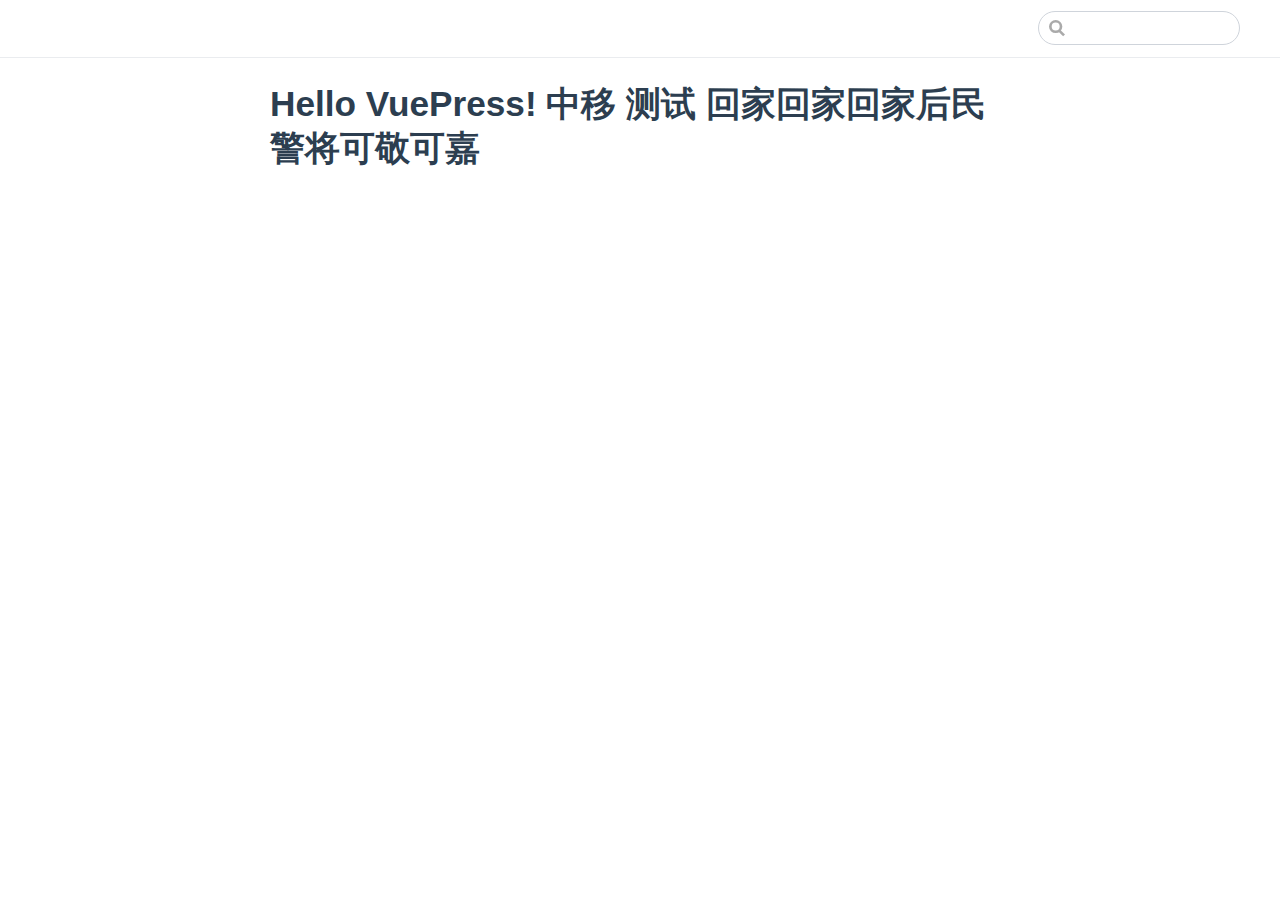
==== index.html @ 3223d33c "deploy" ====
<!DOCTYPE html>
<html lang="en-US">
  <head>
    <meta charset="utf-8">
    <meta name="viewport" content="width=device-width,initial-scale=1">
    <title>Hello VuePress!  中移  测试 回家回家回家后民警将可敬可嘉</title>
    <meta name="generator" content="VuePress 1.8.2">
    
    <meta name="description" content="">
    
    <link rel="preload" href="/assets/css/0.styles.e4d8b86b.css" as="style"><link rel="preload" href="/assets/js/app.ec5dd522.js" as="script"><link rel="preload" href="/assets/js/2.8815ff37.js" as="script"><link rel="preload" href="/assets/js/7.e46c2ecc.js" as="script"><link rel="prefetch" href="/assets/js/3.4d2a580f.js"><link rel="prefetch" href="/assets/js/4.e7c996f5.js"><link rel="prefetch" href="/assets/js/5.db5a0810.js"><link rel="prefetch" href="/assets/js/6.17d5dd20.js">
    <link rel="stylesheet" href="/assets/css/0.styles.e4d8b86b.css">
  </head>
  <body>
    <div id="app" data-server-rendered="true"><div class="theme-container no-sidebar"><header class="navbar"><div class="sidebar-button"><svg xmlns="http://www.w3.org/2000/svg" aria-hidden="true" role="img" viewBox="0 0 448 512" class="icon"><path fill="currentColor" d="M436 124H12c-6.627 0-12-5.373-12-12V80c0-6.627 5.373-12 12-12h424c6.627 0 12 5.373 12 12v32c0 6.627-5.373 12-12 12zm0 160H12c-6.627 0-12-5.373-12-12v-32c0-6.627 5.373-12 12-12h424c6.627 0 12 5.373 12 12v32c0 6.627-5.373 12-12 12zm0 160H12c-6.627 0-12-5.373-12-12v-32c0-6.627 5.373-12 12-12h424c6.627 0 12 5.373 12 12v32c0 6.627-5.373 12-12 12z"></path></svg></div> <a href="/" aria-current="page" class="home-link router-link-exact-active router-link-active"></a> <div class="links"><div class="search-box"><input aria-label="Search" autocomplete="off" spellcheck="false" value=""> <!----></div> <!----></div></header> <div class="sidebar-mask"></div> <aside class="sidebar"><!---->  <!----> </aside> <main class="page"> <div class="theme-default-content content__default"><h1 id="hello-vuepress-中移-测试-回家回家回家后民警将可敬可嘉"><a href="#hello-vuepress-中移-测试-回家回家回家后民警将可敬可嘉" class="header-anchor">#</a> Hello VuePress!  中移  测试 回家回家回家后民警将可敬可嘉</h1></div> <footer class="page-edit"><!----> <!----></footer> <!----> </main></div><div class="global-ui"></div></div>
    <script src="/assets/js/app.ec5dd522.js" defer></script><script src="/assets/js/2.8815ff37.js" defer></script><script src="/assets/js/7.e46c2ecc.js" defer></script>
  </body>
</html>
---- assets/css/0.styles.e4d8b86b.css ----
code[class*=language-],pre[class*=language-]{color:#ccc;background:none;font-family:Consolas,Monaco,Andale Mono,Ubuntu Mono,monospace;font-size:1em;text-align:left;white-space:pre;word-spacing:normal;word-break:normal;word-wrap:normal;line-height:1.5;-moz-tab-size:4;-o-tab-size:4;tab-size:4;-webkit-hyphens:none;-ms-hyphens:none;hyphens:none}pre[class*=language-]{padding:1em;margin:.5em 0;overflow:auto}:not(pre)>code[class*=language-],pre[class*=language-]{background:#2d2d2d}:not(pre)>code[class*=language-]{padding:.1em;border-radius:.3em;white-space:normal}.token.block-comment,.token.cdata,.token.comment,.token.doctype,.token.prolog{color:#999}.token.punctuation{color:#ccc}.token.attr-name,.token.deleted,.token.namespace,.token.tag{color:#e2777a}.token.function-name{color:#6196cc}.token.boolean,.token.function,.token.number{color:#f08d49}.token.class-name,.token.constant,.token.property,.token.symbol{color:#f8c555}.token.atrule,.token.builtin,.token.important,.token.keyword,.token.selector{color:#cc99cd}.token.attr-value,.token.char,.token.regex,.token.string,.token.variable{color:#7ec699}.token.entity,.token.operator,.token.url{color:#67cdcc}.token.bold,.token.important{font-weight:700}.token.italic{font-style:italic}.token.entity{cursor:help}.token.inserted{color:green}.theme-default-content code{color:#476582;padding:.25rem .5rem;margin:0;font-size:.85em;background-color:rgba(27,31,35,.05);border-radius:3px}.theme-default-content code .token.deleted{color:#ec5975}.theme-default-content code .token.inserted{color:#3eaf7c}.theme-default-content pre,.theme-default-content pre[class*=language-]{line-height:1.4;padding:1.25rem 1.5rem;margin:.85rem 0;background-color:#282c34;border-radius:6px;overflow:auto}.theme-default-content pre[class*=language-] code,.theme-default-content pre code{color:#fff;padding:0;background-color:transparent;border-radius:0}div[class*=language-]{position:relative;background-color:#282c34;border-radius:6px}div[class*=language-] .highlight-lines{-webkit-user-select:none;user-select:none;padding-top:1.3rem;position:absolute;top:0;left:0;width:100%;line-height:1.4}div[class*=language-] .highlight-lines .highlighted{background-color:rgba(0,0,0,.66)}div[class*=language-] pre,div[class*=language-] pre[class*=language-]{background:transparent;position:relative;z-index:1}div[class*=language-]:before{position:absolute;z-index:3;top:.8em;right:1em;font-size:.75rem;color:hsla(0,0%,100%,.4)}div[class*=language-]:not(.line-numbers-mode) .line-numbers-wrapper{display:none}div[class*=language-].line-numbers-mode .highlight-lines .highlighted{position:relative}div[class*=language-].line-numbers-mode .highlight-lines .highlighted:before{content:" ";position:absolute;z-index:3;left:0;top:0;display:block;width:3.5rem;height:100%;background-color:rgba(0,0,0,.66)}div[class*=language-].line-numbers-mode pre{padding-left:4.5rem;vertical-align:middle}div[class*=language-].line-numbers-mode .line-numbers-wrapper{position:absolute;top:0;width:3.5rem;text-align:center;color:hsla(0,0%,100%,.3);padding:1.25rem 0;line-height:1.4}div[class*=language-].line-numbers-mode .line-numbers-wrapper br{-webkit-user-select:none;user-select:none}div[class*=language-].line-numbers-mode .line-numbers-wrapper .line-number{position:relative;z-index:4;-webkit-user-select:none;user-select:none;font-size:.85em}div[class*=language-].line-numbers-mode:after{content:"";position:absolute;z-index:2;top:0;left:0;width:3.5rem;height:100%;border-radius:6px 0 0 6px;border-right:1px solid rgba(0,0,0,.66);background-color:#282c34}div[class~=language-js]:before{content:"js"}div[class~=language-ts]:before{content:"ts"}div[class~=language-html]:before{content:"html"}div[class~=language-md]:before{content:"md"}div[class~=language-vue]:before{content:"vue"}div[class~=language-css]:before{content:"css"}div[class~=language-sass]:before{content:"sass"}div[class~=language-scss]:before{content:"scss"}div[class~=language-less]:before{content:"less"}div[class~=language-stylus]:before{content:"stylus"}div[class~=language-go]:before{content:"go"}div[class~=language-java]:before{content:"java"}div[class~=language-c]:before{content:"c"}div[class~=language-sh]:before{content:"sh"}div[class~=language-yaml]:before{content:"yaml"}div[class~=language-py]:before{content:"py"}div[class~=language-docker]:before{content:"docker"}div[class~=language-dockerfile]:before{content:"dockerfile"}div[class~=language-makefile]:before{content:"makefile"}div[class~=language-javascript]:before{content:"js"}div[class~=language-typescript]:before{content:"ts"}div[class~=language-markup]:before{content:"html"}div[class~=language-markdown]:before{content:"md"}div[class~=language-json]:before{content:"json"}div[class~=language-ruby]:before{content:"rb"}div[class~=language-python]:before{content:"py"}div[class~=language-bash]:before{content:"sh"}div[class~=language-php]:before{content:"php"}.custom-block .custom-block-title{font-weight:600;margin-bottom:-.4rem}.custom-block.danger,.custom-block.tip,.custom-block.warning{padding:.1rem 1.5rem;border-left-width:.5rem;border-left-style:solid;margin:1rem 0}.custom-block.tip{background-color:#f3f5f7;border-color:#42b983}.custom-block.warning{background-color:rgba(255,229,100,.3);border-color:#e7c000;color:#6b5900}.custom-block.warning .custom-block-title{color:#b29400}.custom-block.warning a{color:#2c3e50}.custom-block.danger{background-color:#ffe6e6;border-color:#c00;color:#4d0000}.custom-block.danger .custom-block-title{color:#900}.custom-block.danger a{color:#2c3e50}.custom-block.details{display:block;position:relative;border-radius:2px;margin:1.6em 0;padding:1.6em;background-color:#eee}.custom-block.details h4{margin-top:0}.custom-block.details figure:last-child,.custom-block.details p:last-child{margin-bottom:0;padding-bottom:0}.custom-block.details summary{outline:none;cursor:pointer}.arrow{display:inline-block;width:0;height:0}.arrow.up{border-bottom:6px solid #ccc}.arrow.down,.arrow.up{border-left:4px solid transparent;border-right:4px solid transparent}.arrow.down{border-top:6px solid #ccc}.arrow.right{border-left:6px solid #ccc}.arrow.left,.arrow.right{border-top:4px solid transparent;border-bottom:4px solid transparent}.arrow.left{border-right:6px solid #ccc}.theme-default-content:not(.custom){max-width:740px;margin:0 auto;padding:2rem 2.5rem}@media (max-width:959px){.theme-default-content:not(.custom){padding:2rem}}@media (max-width:419px){.theme-default-content:not(.custom){padding:1.5rem}}.table-of-contents .badge{vertical-align:middle}body,html{padding:0;margin:0;background-color:#fff}body{font-family:-apple-system,BlinkMacSystemFont,Segoe UI,Roboto,Oxygen,Ubuntu,Cantarell,Fira Sans,Droid Sans,Helvetica Neue,sans-serif;-webkit-font-smoothing:antialiased;-moz-osx-font-smoothing:grayscale;font-size:16px;color:#2c3e50}.page{padding-left:20rem}.navbar{z-index:20;right:0;height:3.6rem;background-color:#fff;box-sizing:border-box;border-bottom:1px solid #eaecef}.navbar,.sidebar-mask{position:fixed;top:0;left:0}.sidebar-mask{z-index:9;width:100vw;height:100vh;display:none}.sidebar{font-size:16px;background-color:#fff;width:20rem;position:fixed;z-index:10;margin:0;top:3.6rem;left:0;bottom:0;box-sizing:border-box;border-right:1px solid #eaecef;overflow-y:auto}.theme-default-content:not(.custom)>:first-child{margin-top:3.6rem}.theme-default-content:not(.custom) a:hover{text-decoration:underline}.theme-default-content:not(.custom) p.demo{padding:1rem 1.5rem;border:1px solid #ddd;border-radius:4px}.theme-default-content:not(.custom) img{max-width:100%}.theme-default-content.custom{padding:0;margin:0}.theme-default-content.custom img{max-width:100%}a{font-weight:500;text-decoration:none}a,p a code{color:#3eaf7c}p a code{font-weight:400}kbd{background:#eee;border:.15rem solid #ddd;border-bottom:.25rem solid #ddd;border-radius:.15rem;padding:0 .15em}blockquote{font-size:1rem;color:#999;border-left:.2rem solid #dfe2e5;margin:1rem 0;padding:.25rem 0 .25rem 1rem}blockquote>p{margin:0}ol,ul{padding-left:1.2em}strong{font-weight:600}h1,h2,h3,h4,h5,h6{font-weight:600;line-height:1.25}.theme-default-content:not(.custom)>h1,.theme-default-content:not(.custom)>h2,.theme-default-content:not(.custom)>h3,.theme-default-content:not(.custom)>h4,.theme-default-content:not(.custom)>h5,.theme-default-content:not(.custom)>h6{margin-top:-3.1rem;padding-top:4.6rem;margin-bottom:0}.theme-default-content:not(.custom)>h1:first-child,.theme-default-content:not(.custom)>h2:first-child,.theme-default-content:not(.custom)>h3:first-child,.theme-default-content:not(.custom)>h4:first-child,.theme-default-content:not(.custom)>h5:first-child,.theme-default-content:not(.custom)>h6:first-child{margin-top:-1.5rem;margin-bottom:1rem}.theme-default-content:not(.custom)>h1:first-child+.custom-block,.theme-default-content:not(.custom)>h1:first-child+p,.theme-default-content:not(.custom)>h1:first-child+pre,.theme-default-content:not(.custom)>h2:first-child+.custom-block,.theme-default-content:not(.custom)>h2:first-child+p,.theme-default-content:not(.custom)>h2:first-child+pre,.theme-default-content:not(.custom)>h3:first-child+.custom-block,.theme-default-content:not(.custom)>h3:first-child+p,.theme-default-content:not(.custom)>h3:first-child+pre,.theme-default-content:not(.custom)>h4:first-child+.custom-block,.theme-default-content:not(.custom)>h4:first-child+p,.theme-default-content:not(.custom)>h4:first-child+pre,.theme-default-content:not(.custom)>h5:first-child+.custom-block,.theme-default-content:not(.custom)>h5:first-child+p,.theme-default-content:not(.custom)>h5:first-child+pre,.theme-default-content:not(.custom)>h6:first-child+.custom-block,.theme-default-content:not(.custom)>h6:first-child+p,.theme-default-content:not(.custom)>h6:first-child+pre{margin-top:2rem}h1:focus .header-anchor,h1:hover .header-anchor,h2:focus .header-anchor,h2:hover .header-anchor,h3:focus .header-anchor,h3:hover .header-anchor,h4:focus .header-anchor,h4:hover .header-anchor,h5:focus .header-anchor,h5:hover .header-anchor,h6:focus .header-anchor,h6:hover .header-anchor{opacity:1}h1{font-size:2.2rem}h2{font-size:1.65rem;padding-bottom:.3rem;border-bottom:1px solid #eaecef}h3{font-size:1.35rem}a.header-anchor{font-size:.85em;float:left;margin-left:-.87em;padding-right:.23em;margin-top:.125em;opacity:0}a.header-anchor:focus,a.header-anchor:hover{text-decoration:none}.line-number,code,kbd{font-family:source-code-pro,Menlo,Monaco,Consolas,Courier New,monospace}ol,p,ul{line-height:1.7}hr{border:0;border-top:1px solid #eaecef}table{border-collapse:collapse;margin:1rem 0;display:block;overflow-x:auto}tr{border-top:1px solid #dfe2e5}tr:nth-child(2n){background-color:#f6f8fa}td,th{border:1px solid #dfe2e5;padding:.6em 1em}.theme-container.sidebar-open .sidebar-mask{display:block}.theme-container.no-navbar .theme-default-content:not(.custom)>h1,.theme-container.no-navbar h2,.theme-container.no-navbar h3,.theme-container.no-navbar h4,.theme-container.no-navbar h5,.theme-container.no-navbar h6{margin-top:1.5rem;padding-top:0}.theme-container.no-navbar .sidebar{top:0}@media (min-width:720px){.theme-container.no-sidebar .sidebar{display:none}.theme-container.no-sidebar .page{padding-left:0}}@media (max-width:959px){.sidebar{font-size:15px;width:16.4rem}.page{padding-left:16.4rem}}@media (max-width:719px){.sidebar{top:0;padding-top:3.6rem;transform:translateX(-100%);transition:transform .2s ease}.page{padding-left:0}.theme-container.sidebar-open .sidebar{transform:translateX(0)}.theme-container.no-navbar .sidebar{padding-top:0}}@media (max-width:419px){h1{font-size:1.9rem}.theme-default-content div[class*=language-]{margin:.85rem -1.5rem;border-radius:0}}#nprogress{pointer-events:none}#nprogress .bar{background:#3eaf7c;position:fixed;z-index:1031;top:0;left:0;width:100%;height:2px}#nprogress .peg{display:block;position:absolute;right:0;width:100px;height:100%;box-shadow:0 0 10px #3eaf7c,0 0 5px #3eaf7c;opacity:1;transform:rotate(3deg) translateY(-4px)}#nprogress .spinner{display:block;position:fixed;z-index:1031;top:15px;right:15px}#nprogress .spinner-icon{width:18px;height:18px;box-sizing:border-box;border-color:#3eaf7c transparent transparent #3eaf7c;border-style:solid;border-width:2px;border-radius:50%;-webkit-animation:nprogress-spinner .4s linear infinite;animation:nprogress-spinner .4s linear infinite}.nprogress-custom-parent{overflow:hidden;position:relative}.nprogress-custom-parent #nprogress .bar,.nprogress-custom-parent #nprogress .spinner{position:absolute}@-webkit-keyframes nprogress-spinner{0%{transform:rotate(0deg)}to{transform:rotate(1turn)}}@keyframes nprogress-spinner{0%{transform:rotate(0deg)}to{transform:rotate(1turn)}}.icon.outbound{color:#aaa;display:inline-block;vertical-align:middle;position:relative;top:-1px}.sr-only{position:absolute;width:1px;height:1px;padding:0;margin:-1px;overflow:hidden;clip:rect(0,0,0,0);white-space:nowrap;border-width:0}.home{padding:3.6rem 2rem 0;max-width:960px;margin:0 auto;display:block}.home .hero{text-align:center}.home .hero img{max-width:100%;max-height:280px;display:block;margin:3rem auto 1.5rem}.home .hero h1{font-size:3rem}.home .hero .action,.home .hero .description,.home .hero h1{margin:1.8rem auto}.home .hero .description{max-width:35rem;font-size:1.6rem;line-height:1.3;color:#6a8bad}.home .hero .action-button{display:inline-block;font-size:1.2rem;color:#fff;background-color:#3eaf7c;padding:.8rem 1.6rem;border-radius:4px;transition:background-color .1s ease;box-sizing:border-box;border-bottom:1px solid #389d70}.home .hero .action-button:hover{background-color:#4abf8a}.home .features{border-top:1px solid #eaecef;padding:1.2rem 0;margin-top:2.5rem;display:flex;flex-wrap:wrap;align-items:flex-start;align-content:stretch;justify-content:space-between}.home .feature{flex-grow:1;flex-basis:30%;max-width:30%}.home .feature h2{font-size:1.4rem;font-weight:500;border-bottom:none;padding-bottom:0;color:#3a5169}.home .feature p{color:#4e6e8e}.home .footer{padding:2.5rem;border-top:1px solid #eaecef;text-align:center;color:#4e6e8e}@media (max-width:719px){.home .features{flex-direction:column}.home .feature{max-width:100%;padding:0 2.5rem}}@media (max-width:419px){.home{padding-left:1.5rem;padding-right:1.5rem}.home .hero img{max-height:210px;margin:2rem auto 1.2rem}.home .hero h1{font-size:2rem}.home .hero .action,.home .hero .description,.home .hero h1{margin:1.2rem auto}.home .hero .description{font-size:1.2rem}.home .hero .action-button{font-size:1rem;padding:.6rem 1.2rem}.home .feature h2{font-size:1.25rem}}.search-box{display:inline-block;position:relative;margin-right:1rem}.search-box input{cursor:text;width:10rem;height:2rem;color:#4e6e8e;display:inline-block;border:1px solid #cfd4db;border-radius:2rem;font-size:.9rem;line-height:2rem;padding:0 .5rem 0 2rem;outline:none;transition:all .2s ease;background:#fff url(/assets/img/search.83621669.svg) .6rem .5rem no-repeat;background-size:1rem}.search-box input:focus{cursor:auto;border-color:#3eaf7c}.search-box .suggestions{background:#fff;width:20rem;position:absolute;top:2rem;border:1px solid #cfd4db;border-radius:6px;padding:.4rem;list-style-type:none}.search-box .suggestions.align-right{right:0}.search-box .suggestion{line-height:1.4;padding:.4rem .6rem;border-radius:4px;cursor:pointer}.search-box .suggestion a{white-space:normal;color:#5d82a6}.search-box .suggestion a .page-title{font-weight:600}.search-box .suggestion a .header{font-size:.9em;margin-left:.25em}.search-box .suggestion.focused{background-color:#f3f4f5}.search-box .suggestion.focused a{color:#3eaf7c}@media (max-width:959px){.search-box input{cursor:pointer;width:0;border-color:transparent;position:relative}.search-box input:focus{cursor:text;left:0;width:10rem}}@media (-ms-high-contrast:none){.search-box input{height:2rem}}@media (max-width:959px) and (min-width:719px){.search-box .suggestions{left:0}}@media (max-width:719px){.search-box{margin-right:0}.search-box input{left:1rem}.search-box .suggestions{right:0}}@media (max-width:419px){.search-box .suggestions{width:calc(100vw - 4rem)}.search-box input:focus{width:8rem}}.sidebar-button{cursor:pointer;display:none;width:1.25rem;height:1.25rem;position:absolute;padding:.6rem;top:.6rem;left:1rem}.sidebar-button .icon{display:block;width:1.25rem;height:1.25rem}@media (max-width:719px){.sidebar-button{display:block}}.dropdown-enter,.dropdown-leave-to{height:0!important}.dropdown-wrapper{cursor:pointer}.dropdown-wrapper .dropdown-title,.dropdown-wrapper .mobile-dropdown-title{display:block;font-size:.9rem;font-family:inherit;cursor:inherit;padding:inherit;line-height:1.4rem;background:transparent;border:none;font-weight:500;color:#2c3e50}.dropdown-wrapper .dropdown-title:hover,.dropdown-wrapper .mobile-dropdown-title:hover{border-color:transparent}.dropdown-wrapper .dropdown-title .arrow,.dropdown-wrapper .mobile-dropdown-title .arrow{vertical-align:middle;margin-top:-1px;margin-left:.4rem}.dropdown-wrapper .mobile-dropdown-title{display:none;font-weight:600}.dropdown-wrapper .mobile-dropdown-title font-size inherit:hover{color:#3eaf7c}.dropdown-wrapper .nav-dropdown .dropdown-item{color:inherit;line-height:1.7rem}.dropdown-wrapper .nav-dropdown .dropdown-item h4{margin:.45rem 0 0;border-top:1px solid #eee;padding:1rem 1.5rem .45rem 1.25rem}.dropdown-wrapper .nav-dropdown .dropdown-item .dropdown-subitem-wrapper{padding:0;list-style:none}.dropdown-wrapper .nav-dropdown .dropdown-item .dropdown-subitem-wrapper .dropdown-subitem{font-size:.9em}.dropdown-wrapper .nav-dropdown .dropdown-item a{display:block;line-height:1.7rem;position:relative;border-bottom:none;font-weight:400;margin-bottom:0;padding:0 1.5rem 0 1.25rem}.dropdown-wrapper .nav-dropdown .dropdown-item a.router-link-active,.dropdown-wrapper .nav-dropdown .dropdown-item a:hover{color:#3eaf7c}.dropdown-wrapper .nav-dropdown .dropdown-item a.router-link-active:after{content:"";width:0;height:0;border-left:5px solid #3eaf7c;border-top:3px solid transparent;border-bottom:3px solid transparent;position:absolute;top:calc(50% - 2px);left:9px}.dropdown-wrapper .nav-dropdown .dropdown-item:first-child h4{margin-top:0;padding-top:0;border-top:0}@media (max-width:719px){.dropdown-wrapper.open .dropdown-title{margin-bottom:.5rem}.dropdown-wrapper .dropdown-title{display:none}.dropdown-wrapper .mobile-dropdown-title{display:block}.dropdown-wrapper .nav-dropdown{transition:height .1s ease-out;overflow:hidden}.dropdown-wrapper .nav-dropdown .dropdown-item h4{border-top:0;margin-top:0;padding-top:0}.dropdown-wrapper .nav-dropdown .dropdown-item>a,.dropdown-wrapper .nav-dropdown .dropdown-item h4{font-size:15px;line-height:2rem}.dropdown-wrapper .nav-dropdown .dropdown-item .dropdown-subitem{font-size:14px;padding-left:1rem}}@media (min-width:719px){.dropdown-wrapper{height:1.8rem}.dropdown-wrapper.open .nav-dropdown,.dropdown-wrapper:hover .nav-dropdown{display:block!important}.dropdown-wrapper.open:blur{display:none}.dropdown-wrapper .nav-dropdown{display:none;height:auto!important;box-sizing:border-box;max-height:calc(100vh - 2.7rem);overflow-y:auto;position:absolute;top:100%;right:0;background-color:#fff;padding:.6rem 0;border:1px solid;border-color:#ddd #ddd #ccc;text-align:left;border-radius:.25rem;white-space:nowrap;margin:0}}.nav-links{display:inline-block}.nav-links a{line-height:1.4rem;color:inherit}.nav-links a.router-link-active,.nav-links a:hover{color:#3eaf7c}.nav-links .nav-item{position:relative;display:inline-block;margin-left:1.5rem;line-height:2rem}.nav-links .nav-item:first-child{margin-left:0}.nav-links .repo-link{margin-left:1.5rem}@media (max-width:719px){.nav-links .nav-item,.nav-links .repo-link{margin-left:0}}@media (min-width:719px){.nav-links a.router-link-active,.nav-links a:hover{color:#2c3e50}.nav-item>a:not(.external).router-link-active,.nav-item>a:not(.external):hover{margin-bottom:-2px;border-bottom:2px solid #46bd87}}.navbar{padding:.7rem 1.5rem;line-height:2.2rem}.navbar a,.navbar img,.navbar span{display:inline-block}.navbar .logo{height:2.2rem;min-width:2.2rem;margin-right:.8rem;vertical-align:top}.navbar .site-name{font-size:1.3rem;font-weight:600;color:#2c3e50;position:relative}.navbar .links{padding-left:1.5rem;box-sizing:border-box;background-color:#fff;white-space:nowrap;font-size:.9rem;position:absolute;right:1.5rem;top:.7rem;display:flex}.navbar .links .search-box{flex:0 0 auto;vertical-align:top}@media (max-width:719px){.navbar{padding-left:4rem}.navbar .can-hide{display:none}.navbar .links{padding-left:1.5rem}.navbar .site-name{width:calc(100vw - 9.4rem);overflow:hidden;white-space:nowrap;text-overflow:ellipsis}}.page-edit{max-width:740px;margin:0 auto;padding:2rem 2.5rem}@media (max-width:959px){.page-edit{padding:2rem}}@media (max-width:419px){.page-edit{padding:1.5rem}}.page-edit{padding-top:1rem;padding-bottom:1rem;overflow:auto}.page-edit .edit-link{display:inline-block}.page-edit .edit-link a{color:#4e6e8e;margin-right:.25rem}.page-edit .last-updated{float:right;font-size:.9em}.page-edit .last-updated .prefix{font-weight:500;color:#4e6e8e}.page-edit .last-updated .time{font-weight:400;color:#767676}@media (max-width:719px){.page-edit .edit-link{margin-bottom:.5rem}.page-edit .last-updated{font-size:.8em;float:none;text-align:left}}.page-nav{max-width:740px;margin:0 auto;padding:2rem 2.5rem}@media (max-width:959px){.page-nav{padding:2rem}}@media (max-width:419px){.page-nav{padding:1.5rem}}.page-nav{padding-top:1rem;padding-bottom:0}.page-nav .inner{min-height:2rem;margin-top:0;border-top:1px solid #eaecef;padding-top:1rem;overflow:auto}.page-nav .next{float:right}.page{padding-bottom:2rem;display:block}.sidebar-group .sidebar-group{padding-left:.5em}.sidebar-group:not(.collapsable) .sidebar-heading:not(.clickable){cursor:auto;color:inherit}.sidebar-group.is-sub-group{padding-left:0}.sidebar-group.is-sub-group>.sidebar-heading{font-size:.95em;line-height:1.4;font-weight:400;padding-left:2rem}.sidebar-group.is-sub-group>.sidebar-heading:not(.clickable){opacity:.5}.sidebar-group.is-sub-group>.sidebar-group-items{padding-left:1rem}.sidebar-group.is-sub-group>.sidebar-group-items>li>.sidebar-link{font-size:.95em;border-left:none}.sidebar-group.depth-2>.sidebar-heading{border-left:none}.sidebar-heading{color:#2c3e50;transition:color .15s ease;cursor:pointer;font-size:1.1em;font-weight:700;padding:.35rem 1.5rem .35rem 1.25rem;width:100%;box-sizing:border-box;margin:0;border-left:.25rem solid transparent}.sidebar-heading.open,.sidebar-heading:hover{color:inherit}.sidebar-heading .arrow{position:relative;top:-.12em;left:.5em}.sidebar-heading.clickable.active{font-weight:600;color:#3eaf7c;border-left-color:#3eaf7c}.sidebar-heading.clickable:hover{color:#3eaf7c}.sidebar-group-items{transition:height .1s ease-out;font-size:.95em;overflow:hidden}.sidebar .sidebar-sub-headers{padding-left:1rem;font-size:.95em}a.sidebar-link{font-size:1em;font-weight:400;display:inline-block;color:#2c3e50;border-left:.25rem solid transparent;padding:.35rem 1rem .35rem 1.25rem;line-height:1.4;width:100%;box-sizing:border-box}a.sidebar-link:hover{color:#3eaf7c}a.sidebar-link.active{font-weight:600;color:#3eaf7c;border-left-color:#3eaf7c}.sidebar-group a.sidebar-link{padding-left:2rem}.sidebar-sub-headers a.sidebar-link{padding-top:.25rem;padding-bottom:.25rem;border-left:none}.sidebar-sub-headers a.sidebar-link.active{font-weight:500}.sidebar ul{padding:0;margin:0;list-style-type:none}.sidebar a{display:inline-block}.sidebar .nav-links{display:none;border-bottom:1px solid #eaecef;padding:.5rem 0 .75rem}.sidebar .nav-links a{font-weight:600}.sidebar .nav-links .nav-item,.sidebar .nav-links .repo-link{display:block;line-height:1.25rem;font-size:1.1em;padding:.5rem 0 .5rem 1.5rem}.sidebar>.sidebar-links{padding:1.5rem 0}.sidebar>.sidebar-links>li>a.sidebar-link{font-size:1.1em;line-height:1.7;font-weight:700}.sidebar>.sidebar-links>li:not(:first-child){margin-top:.75rem}@media (max-width:719px){.sidebar .nav-links{display:block}.sidebar .nav-links .dropdown-wrapper .nav-dropdown .dropdown-item a.router-link-active:after{top:calc(1rem - 2px)}.sidebar>.sidebar-links{padding:1rem 0}}.badge[data-v-15b7b770]{display:inline-block;font-size:14px;height:18px;line-height:18px;border-radius:3px;padding:0 6px;color:#fff}.badge.green[data-v-15b7b770],.badge.tip[data-v-15b7b770],.badge[data-v-15b7b770]{background-color:#42b983}.badge.error[data-v-15b7b770]{background-color:#da5961}.badge.warn[data-v-15b7b770],.badge.warning[data-v-15b7b770],.badge.yellow[data-v-15b7b770]{background-color:#e7c000}.badge+.badge[data-v-15b7b770]{margin-left:5px}.theme-code-block[data-v-759a7d02]{display:none}.theme-code-block__active[data-v-759a7d02]{display:block}.theme-code-block>pre[data-v-759a7d02]{background-color:orange}.theme-code-group__nav[data-v-deefee04]{margin-bottom:-35px;background-color:#282c34;padding-bottom:22px;border-top-left-radius:6px;border-top-right-radius:6px;padding-left:10px;padding-top:10px}.theme-code-group__ul[data-v-deefee04]{margin:auto 0;padding-left:0;display:inline-flex;list-style:none}.theme-code-group__nav-tab[data-v-deefee04]{border:0;padding:5px;cursor:pointer;background-color:transparent;font-size:.85em;line-height:1.4;color:hsla(0,0%,100%,.9);font-weight:600}.theme-code-group__nav-tab-active[data-v-deefee04]{border-bottom:1px solid #42b983}.pre-blank[data-v-deefee04]{color:#42b983}
---- assets/css/0.styles.e4d8b86b.css ----
code[class*=language-],pre[class*=language-]{color:#ccc;background:none;font-family:Consolas,Monaco,Andale Mono,Ubuntu Mono,monospace;font-size:1em;text-align:left;white-space:pre;word-spacing:normal;word-break:normal;word-wrap:normal;line-height:1.5;-moz-tab-size:4;-o-tab-size:4;tab-size:4;-webkit-hyphens:none;-ms-hyphens:none;hyphens:none}pre[class*=language-]{padding:1em;margin:.5em 0;overflow:auto}:not(pre)>code[class*=language-],pre[class*=language-]{background:#2d2d2d}:not(pre)>code[class*=language-]{padding:.1em;border-radius:.3em;white-space:normal}.token.block-comment,.token.cdata,.token.comment,.token.doctype,.token.prolog{color:#999}.token.punctuation{color:#ccc}.token.attr-name,.token.deleted,.token.namespace,.token.tag{color:#e2777a}.token.function-name{color:#6196cc}.token.boolean,.token.function,.token.number{color:#f08d49}.token.class-name,.token.constant,.token.property,.token.symbol{color:#f8c555}.token.atrule,.token.builtin,.token.important,.token.keyword,.token.selector{color:#cc99cd}.token.attr-value,.token.char,.token.regex,.token.string,.token.variable{color:#7ec699}.token.entity,.token.operator,.token.url{color:#67cdcc}.token.bold,.token.important{font-weight:700}.token.italic{font-style:italic}.token.entity{cursor:help}.token.inserted{color:green}.theme-default-content code{color:#476582;padding:.25rem .5rem;margin:0;font-size:.85em;background-color:rgba(27,31,35,.05);border-radius:3px}.theme-default-content code .token.deleted{color:#ec5975}.theme-default-content code .token.inserted{color:#3eaf7c}.theme-default-content pre,.theme-default-content pre[class*=language-]{line-height:1.4;padding:1.25rem 1.5rem;margin:.85rem 0;background-color:#282c34;border-radius:6px;overflow:auto}.theme-default-content pre[class*=language-] code,.theme-default-content pre code{color:#fff;padding:0;background-color:transparent;border-radius:0}div[class*=language-]{position:relative;background-color:#282c34;border-radius:6px}div[class*=language-] .highlight-lines{-webkit-user-select:none;user-select:none;padding-top:1.3rem;position:absolute;top:0;left:0;width:100%;line-height:1.4}div[class*=language-] .highlight-lines .highlighted{background-color:rgba(0,0,0,.66)}div[class*=language-] pre,div[class*=language-] pre[class*=language-]{background:transparent;position:relative;z-index:1}div[class*=language-]:before{position:absolute;z-index:3;top:.8em;right:1em;font-size:.75rem;color:hsla(0,0%,100%,.4)}div[class*=language-]:not(.line-numbers-mode) .line-numbers-wrapper{display:none}div[class*=language-].line-numbers-mode .highlight-lines .highlighted{position:relative}div[class*=language-].line-numbers-mode .highlight-lines .highlighted:before{content:" ";position:absolute;z-index:3;left:0;top:0;display:block;width:3.5rem;height:100%;background-color:rgba(0,0,0,.66)}div[class*=language-].line-numbers-mode pre{padding-left:4.5rem;vertical-align:middle}div[class*=language-].line-numbers-mode .line-numbers-wrapper{position:absolute;top:0;width:3.5rem;text-align:center;color:hsla(0,0%,100%,.3);padding:1.25rem 0;line-height:1.4}div[class*=language-].line-numbers-mode .line-numbers-wrapper br{-webkit-user-select:none;user-select:none}div[class*=language-].line-numbers-mode .line-numbers-wrapper .line-number{position:relative;z-index:4;-webkit-user-select:none;user-select:none;font-size:.85em}div[class*=language-].line-numbers-mode:after{content:"";position:absolute;z-index:2;top:0;left:0;width:3.5rem;height:100%;border-radius:6px 0 0 6px;border-right:1px solid rgba(0,0,0,.66);background-color:#282c34}div[class~=language-js]:before{content:"js"}div[class~=language-ts]:before{content:"ts"}div[class~=language-html]:before{content:"html"}div[class~=language-md]:before{content:"md"}div[class~=language-vue]:before{content:"vue"}div[class~=language-css]:before{content:"css"}div[class~=language-sass]:before{content:"sass"}div[class~=language-scss]:before{content:"scss"}div[class~=language-less]:before{content:"less"}div[class~=language-stylus]:before{content:"stylus"}div[class~=language-go]:before{content:"go"}div[class~=language-java]:before{content:"java"}div[class~=language-c]:before{content:"c"}div[class~=language-sh]:before{content:"sh"}div[class~=language-yaml]:before{content:"yaml"}div[class~=language-py]:before{content:"py"}div[class~=language-docker]:before{content:"docker"}div[class~=language-dockerfile]:before{content:"dockerfile"}div[class~=language-makefile]:before{content:"makefile"}div[class~=language-javascript]:before{content:"js"}div[class~=language-typescript]:before{content:"ts"}div[class~=language-markup]:before{content:"html"}div[class~=language-markdown]:before{content:"md"}div[class~=language-json]:before{content:"json"}div[class~=language-ruby]:before{content:"rb"}div[class~=language-python]:before{content:"py"}div[class~=language-bash]:before{content:"sh"}div[class~=language-php]:before{content:"php"}.custom-block .custom-block-title{font-weight:600;margin-bottom:-.4rem}.custom-block.danger,.custom-block.tip,.custom-block.warning{padding:.1rem 1.5rem;border-left-width:.5rem;border-left-style:solid;margin:1rem 0}.custom-block.tip{background-color:#f3f5f7;border-color:#42b983}.custom-block.warning{background-color:rgba(255,229,100,.3);border-color:#e7c000;color:#6b5900}.custom-block.warning .custom-block-title{color:#b29400}.custom-block.warning a{color:#2c3e50}.custom-block.danger{background-color:#ffe6e6;border-color:#c00;color:#4d0000}.custom-block.danger .custom-block-title{color:#900}.custom-block.danger a{color:#2c3e50}.custom-block.details{display:block;position:relative;border-radius:2px;margin:1.6em 0;padding:1.6em;background-color:#eee}.custom-block.details h4{margin-top:0}.custom-block.details figure:last-child,.custom-block.details p:last-child{margin-bottom:0;padding-bottom:0}.custom-block.details summary{outline:none;cursor:pointer}.arrow{display:inline-block;width:0;height:0}.arrow.up{border-bottom:6px solid #ccc}.arrow.down,.arrow.up{border-left:4px solid transparent;border-right:4px solid transparent}.arrow.down{border-top:6px solid #ccc}.arrow.right{border-left:6px solid #ccc}.arrow.left,.arrow.right{border-top:4px solid transparent;border-bottom:4px solid transparent}.arrow.left{border-right:6px solid #ccc}.theme-default-content:not(.custom){max-width:740px;margin:0 auto;padding:2rem 2.5rem}@media (max-width:959px){.theme-default-content:not(.custom){padding:2rem}}@media (max-width:419px){.theme-default-content:not(.custom){padding:1.5rem}}.table-of-contents .badge{vertical-align:middle}body,html{padding:0;margin:0;background-color:#fff}body{font-family:-apple-system,BlinkMacSystemFont,Segoe UI,Roboto,Oxygen,Ubuntu,Cantarell,Fira Sans,Droid Sans,Helvetica Neue,sans-serif;-webkit-font-smoothing:antialiased;-moz-osx-font-smoothing:grayscale;font-size:16px;color:#2c3e50}.page{padding-left:20rem}.navbar{z-index:20;right:0;height:3.6rem;background-color:#fff;box-sizing:border-box;border-bottom:1px solid #eaecef}.navbar,.sidebar-mask{position:fixed;top:0;left:0}.sidebar-mask{z-index:9;width:100vw;height:100vh;display:none}.sidebar{font-size:16px;background-color:#fff;width:20rem;position:fixed;z-index:10;margin:0;top:3.6rem;left:0;bottom:0;box-sizing:border-box;border-right:1px solid #eaecef;overflow-y:auto}.theme-default-content:not(.custom)>:first-child{margin-top:3.6rem}.theme-default-content:not(.custom) a:hover{text-decoration:underline}.theme-default-content:not(.custom) p.demo{padding:1rem 1.5rem;border:1px solid #ddd;border-radius:4px}.theme-default-content:not(.custom) img{max-width:100%}.theme-default-content.custom{padding:0;margin:0}.theme-default-content.custom img{max-width:100%}a{font-weight:500;text-decoration:none}a,p a code{color:#3eaf7c}p a code{font-weight:400}kbd{background:#eee;border:.15rem solid #ddd;border-bottom:.25rem solid #ddd;border-radius:.15rem;padding:0 .15em}blockquote{font-size:1rem;color:#999;border-left:.2rem solid #dfe2e5;margin:1rem 0;padding:.25rem 0 .25rem 1rem}blockquote>p{margin:0}ol,ul{padding-left:1.2em}strong{font-weight:600}h1,h2,h3,h4,h5,h6{font-weight:600;line-height:1.25}.theme-default-content:not(.custom)>h1,.theme-default-content:not(.custom)>h2,.theme-default-content:not(.custom)>h3,.theme-default-content:not(.custom)>h4,.theme-default-content:not(.custom)>h5,.theme-default-content:not(.custom)>h6{margin-top:-3.1rem;padding-top:4.6rem;margin-bottom:0}.theme-default-content:not(.custom)>h1:first-child,.theme-default-content:not(.custom)>h2:first-child,.theme-default-content:not(.custom)>h3:first-child,.theme-default-content:not(.custom)>h4:first-child,.theme-default-content:not(.custom)>h5:first-child,.theme-default-content:not(.custom)>h6:first-child{margin-top:-1.5rem;margin-bottom:1rem}.theme-default-content:not(.custom)>h1:first-child+.custom-block,.theme-default-content:not(.custom)>h1:first-child+p,.theme-default-content:not(.custom)>h1:first-child+pre,.theme-default-content:not(.custom)>h2:first-child+.custom-block,.theme-default-content:not(.custom)>h2:first-child+p,.theme-default-content:not(.custom)>h2:first-child+pre,.theme-default-content:not(.custom)>h3:first-child+.custom-block,.theme-default-content:not(.custom)>h3:first-child+p,.theme-default-content:not(.custom)>h3:first-child+pre,.theme-default-content:not(.custom)>h4:first-child+.custom-block,.theme-default-content:not(.custom)>h4:first-child+p,.theme-default-content:not(.custom)>h4:first-child+pre,.theme-default-content:not(.custom)>h5:first-child+.custom-block,.theme-default-content:not(.custom)>h5:first-child+p,.theme-default-content:not(.custom)>h5:first-child+pre,.theme-default-content:not(.custom)>h6:first-child+.custom-block,.theme-default-content:not(.custom)>h6:first-child+p,.theme-default-content:not(.custom)>h6:first-child+pre{margin-top:2rem}h1:focus .header-anchor,h1:hover .header-anchor,h2:focus .header-anchor,h2:hover .header-anchor,h3:focus .header-anchor,h3:hover .header-anchor,h4:focus .header-anchor,h4:hover .header-anchor,h5:focus .header-anchor,h5:hover .header-anchor,h6:focus .header-anchor,h6:hover .header-anchor{opacity:1}h1{font-size:2.2rem}h2{font-size:1.65rem;padding-bottom:.3rem;border-bottom:1px solid #eaecef}h3{font-size:1.35rem}a.header-anchor{font-size:.85em;float:left;margin-left:-.87em;padding-right:.23em;margin-top:.125em;opacity:0}a.header-anchor:focus,a.header-anchor:hover{text-decoration:none}.line-number,code,kbd{font-family:source-code-pro,Menlo,Monaco,Consolas,Courier New,monospace}ol,p,ul{line-height:1.7}hr{border:0;border-top:1px solid #eaecef}table{border-collapse:collapse;margin:1rem 0;display:block;overflow-x:auto}tr{border-top:1px solid #dfe2e5}tr:nth-child(2n){background-color:#f6f8fa}td,th{border:1px solid #dfe2e5;padding:.6em 1em}.theme-container.sidebar-open .sidebar-mask{display:block}.theme-container.no-navbar .theme-default-content:not(.custom)>h1,.theme-container.no-navbar h2,.theme-container.no-navbar h3,.theme-container.no-navbar h4,.theme-container.no-navbar h5,.theme-container.no-navbar h6{margin-top:1.5rem;padding-top:0}.theme-container.no-navbar .sidebar{top:0}@media (min-width:720px){.theme-container.no-sidebar .sidebar{display:none}.theme-container.no-sidebar .page{padding-left:0}}@media (max-width:959px){.sidebar{font-size:15px;width:16.4rem}.page{padding-left:16.4rem}}@media (max-width:719px){.sidebar{top:0;padding-top:3.6rem;transform:translateX(-100%);transition:transform .2s ease}.page{padding-left:0}.theme-container.sidebar-open .sidebar{transform:translateX(0)}.theme-container.no-navbar .sidebar{padding-top:0}}@media (max-width:419px){h1{font-size:1.9rem}.theme-default-content div[class*=language-]{margin:.85rem -1.5rem;border-radius:0}}#nprogress{pointer-events:none}#nprogress .bar{background:#3eaf7c;position:fixed;z-index:1031;top:0;left:0;width:100%;height:2px}#nprogress .peg{display:block;position:absolute;right:0;width:100px;height:100%;box-shadow:0 0 10px #3eaf7c,0 0 5px #3eaf7c;opacity:1;transform:rotate(3deg) translateY(-4px)}#nprogress .spinner{display:block;position:fixed;z-index:1031;top:15px;right:15px}#nprogress .spinner-icon{width:18px;height:18px;box-sizing:border-box;border-color:#3eaf7c transparent transparent #3eaf7c;border-style:solid;border-width:2px;border-radius:50%;-webkit-animation:nprogress-spinner .4s linear infinite;animation:nprogress-spinner .4s linear infinite}.nprogress-custom-parent{overflow:hidden;position:relative}.nprogress-custom-parent #nprogress .bar,.nprogress-custom-parent #nprogress .spinner{position:absolute}@-webkit-keyframes nprogress-spinner{0%{transform:rotate(0deg)}to{transform:rotate(1turn)}}@keyframes nprogress-spinner{0%{transform:rotate(0deg)}to{transform:rotate(1turn)}}.icon.outbound{color:#aaa;display:inline-block;vertical-align:middle;position:relative;top:-1px}.sr-only{position:absolute;width:1px;height:1px;padding:0;margin:-1px;overflow:hidden;clip:rect(0,0,0,0);white-space:nowrap;border-width:0}.home{padding:3.6rem 2rem 0;max-width:960px;margin:0 auto;display:block}.home .hero{text-align:center}.home .hero img{max-width:100%;max-height:280px;display:block;margin:3rem auto 1.5rem}.home .hero h1{font-size:3rem}.home .hero .action,.home .hero .description,.home .hero h1{margin:1.8rem auto}.home .hero .description{max-width:35rem;font-size:1.6rem;line-height:1.3;color:#6a8bad}.home .hero .action-button{display:inline-block;font-size:1.2rem;color:#fff;background-color:#3eaf7c;padding:.8rem 1.6rem;border-radius:4px;transition:background-color .1s ease;box-sizing:border-box;border-bottom:1px solid #389d70}.home .hero .action-button:hover{background-color:#4abf8a}.home .features{border-top:1px solid #eaecef;padding:1.2rem 0;margin-top:2.5rem;display:flex;flex-wrap:wrap;align-items:flex-start;align-content:stretch;justify-content:space-between}.home .feature{flex-grow:1;flex-basis:30%;max-width:30%}.home .feature h2{font-size:1.4rem;font-weight:500;border-bottom:none;padding-bottom:0;color:#3a5169}.home .feature p{color:#4e6e8e}.home .footer{padding:2.5rem;border-top:1px solid #eaecef;text-align:center;color:#4e6e8e}@media (max-width:719px){.home .features{flex-direction:column}.home .feature{max-width:100%;padding:0 2.5rem}}@media (max-width:419px){.home{padding-left:1.5rem;padding-right:1.5rem}.home .hero img{max-height:210px;margin:2rem auto 1.2rem}.home .hero h1{font-size:2rem}.home .hero .action,.home .hero .description,.home .hero h1{margin:1.2rem auto}.home .hero .description{font-size:1.2rem}.home .hero .action-button{font-size:1rem;padding:.6rem 1.2rem}.home .feature h2{font-size:1.25rem}}.search-box{display:inline-block;position:relative;margin-right:1rem}.search-box input{cursor:text;width:10rem;height:2rem;color:#4e6e8e;display:inline-block;border:1px solid #cfd4db;border-radius:2rem;font-size:.9rem;line-height:2rem;padding:0 .5rem 0 2rem;outline:none;transition:all .2s ease;background:#fff url(/assets/img/search.83621669.svg) .6rem .5rem no-repeat;background-size:1rem}.search-box input:focus{cursor:auto;border-color:#3eaf7c}.search-box .suggestions{background:#fff;width:20rem;position:absolute;top:2rem;border:1px solid #cfd4db;border-radius:6px;padding:.4rem;list-style-type:none}.search-box .suggestions.align-right{right:0}.search-box .suggestion{line-height:1.4;padding:.4rem .6rem;border-radius:4px;cursor:pointer}.search-box .suggestion a{white-space:normal;color:#5d82a6}.search-box .suggestion a .page-title{font-weight:600}.search-box .suggestion a .header{font-size:.9em;margin-left:.25em}.search-box .suggestion.focused{background-color:#f3f4f5}.search-box .suggestion.focused a{color:#3eaf7c}@media (max-width:959px){.search-box input{cursor:pointer;width:0;border-color:transparent;position:relative}.search-box input:focus{cursor:text;left:0;width:10rem}}@media (-ms-high-contrast:none){.search-box input{height:2rem}}@media (max-width:959px) and (min-width:719px){.search-box .suggestions{left:0}}@media (max-width:719px){.search-box{margin-right:0}.search-box input{left:1rem}.search-box .suggestions{right:0}}@media (max-width:419px){.search-box .suggestions{width:calc(100vw - 4rem)}.search-box input:focus{width:8rem}}.sidebar-button{cursor:pointer;display:none;width:1.25rem;height:1.25rem;position:absolute;padding:.6rem;top:.6rem;left:1rem}.sidebar-button .icon{display:block;width:1.25rem;height:1.25rem}@media (max-width:719px){.sidebar-button{display:block}}.dropdown-enter,.dropdown-leave-to{height:0!important}.dropdown-wrapper{cursor:pointer}.dropdown-wrapper .dropdown-title,.dropdown-wrapper .mobile-dropdown-title{display:block;font-size:.9rem;font-family:inherit;cursor:inherit;padding:inherit;line-height:1.4rem;background:transparent;border:none;font-weight:500;color:#2c3e50}.dropdown-wrapper .dropdown-title:hover,.dropdown-wrapper .mobile-dropdown-title:hover{border-color:transparent}.dropdown-wrapper .dropdown-title .arrow,.dropdown-wrapper .mobile-dropdown-title .arrow{vertical-align:middle;margin-top:-1px;margin-left:.4rem}.dropdown-wrapper .mobile-dropdown-title{display:none;font-weight:600}.dropdown-wrapper .mobile-dropdown-title font-size inherit:hover{color:#3eaf7c}.dropdown-wrapper .nav-dropdown .dropdown-item{color:inherit;line-height:1.7rem}.dropdown-wrapper .nav-dropdown .dropdown-item h4{margin:.45rem 0 0;border-top:1px solid #eee;padding:1rem 1.5rem .45rem 1.25rem}.dropdown-wrapper .nav-dropdown .dropdown-item .dropdown-subitem-wrapper{padding:0;list-style:none}.dropdown-wrapper .nav-dropdown .dropdown-item .dropdown-subitem-wrapper .dropdown-subitem{font-size:.9em}.dropdown-wrapper .nav-dropdown .dropdown-item a{display:block;line-height:1.7rem;position:relative;border-bottom:none;font-weight:400;margin-bottom:0;padding:0 1.5rem 0 1.25rem}.dropdown-wrapper .nav-dropdown .dropdown-item a.router-link-active,.dropdown-wrapper .nav-dropdown .dropdown-item a:hover{color:#3eaf7c}.dropdown-wrapper .nav-dropdown .dropdown-item a.router-link-active:after{content:"";width:0;height:0;border-left:5px solid #3eaf7c;border-top:3px solid transparent;border-bottom:3px solid transparent;position:absolute;top:calc(50% - 2px);left:9px}.dropdown-wrapper .nav-dropdown .dropdown-item:first-child h4{margin-top:0;padding-top:0;border-top:0}@media (max-width:719px){.dropdown-wrapper.open .dropdown-title{margin-bottom:.5rem}.dropdown-wrapper .dropdown-title{display:none}.dropdown-wrapper .mobile-dropdown-title{display:block}.dropdown-wrapper .nav-dropdown{transition:height .1s ease-out;overflow:hidden}.dropdown-wrapper .nav-dropdown .dropdown-item h4{border-top:0;margin-top:0;padding-top:0}.dropdown-wrapper .nav-dropdown .dropdown-item>a,.dropdown-wrapper .nav-dropdown .dropdown-item h4{font-size:15px;line-height:2rem}.dropdown-wrapper .nav-dropdown .dropdown-item .dropdown-subitem{font-size:14px;padding-left:1rem}}@media (min-width:719px){.dropdown-wrapper{height:1.8rem}.dropdown-wrapper.open .nav-dropdown,.dropdown-wrapper:hover .nav-dropdown{display:block!important}.dropdown-wrapper.open:blur{display:none}.dropdown-wrapper .nav-dropdown{display:none;height:auto!important;box-sizing:border-box;max-height:calc(100vh - 2.7rem);overflow-y:auto;position:absolute;top:100%;right:0;background-color:#fff;padding:.6rem 0;border:1px solid;border-color:#ddd #ddd #ccc;text-align:left;border-radius:.25rem;white-space:nowrap;margin:0}}.nav-links{display:inline-block}.nav-links a{line-height:1.4rem;color:inherit}.nav-links a.router-link-active,.nav-links a:hover{color:#3eaf7c}.nav-links .nav-item{position:relative;display:inline-block;margin-left:1.5rem;line-height:2rem}.nav-links .nav-item:first-child{margin-left:0}.nav-links .repo-link{margin-left:1.5rem}@media (max-width:719px){.nav-links .nav-item,.nav-links .repo-link{margin-left:0}}@media (min-width:719px){.nav-links a.router-link-active,.nav-links a:hover{color:#2c3e50}.nav-item>a:not(.external).router-link-active,.nav-item>a:not(.external):hover{margin-bottom:-2px;border-bottom:2px solid #46bd87}}.navbar{padding:.7rem 1.5rem;line-height:2.2rem}.navbar a,.navbar img,.navbar span{display:inline-block}.navbar .logo{height:2.2rem;min-width:2.2rem;margin-right:.8rem;vertical-align:top}.navbar .site-name{font-size:1.3rem;font-weight:600;color:#2c3e50;position:relative}.navbar .links{padding-left:1.5rem;box-sizing:border-box;background-color:#fff;white-space:nowrap;font-size:.9rem;position:absolute;right:1.5rem;top:.7rem;display:flex}.navbar .links .search-box{flex:0 0 auto;vertical-align:top}@media (max-width:719px){.navbar{padding-left:4rem}.navbar .can-hide{display:none}.navbar .links{padding-left:1.5rem}.navbar .site-name{width:calc(100vw - 9.4rem);overflow:hidden;white-space:nowrap;text-overflow:ellipsis}}.page-edit{max-width:740px;margin:0 auto;padding:2rem 2.5rem}@media (max-width:959px){.page-edit{padding:2rem}}@media (max-width:419px){.page-edit{padding:1.5rem}}.page-edit{padding-top:1rem;padding-bottom:1rem;overflow:auto}.page-edit .edit-link{display:inline-block}.page-edit .edit-link a{color:#4e6e8e;margin-right:.25rem}.page-edit .last-updated{float:right;font-size:.9em}.page-edit .last-updated .prefix{font-weight:500;color:#4e6e8e}.page-edit .last-updated .time{font-weight:400;color:#767676}@media (max-width:719px){.page-edit .edit-link{margin-bottom:.5rem}.page-edit .last-updated{font-size:.8em;float:none;text-align:left}}.page-nav{max-width:740px;margin:0 auto;padding:2rem 2.5rem}@media (max-width:959px){.page-nav{padding:2rem}}@media (max-width:419px){.page-nav{padding:1.5rem}}.page-nav{padding-top:1rem;padding-bottom:0}.page-nav .inner{min-height:2rem;margin-top:0;border-top:1px solid #eaecef;padding-top:1rem;overflow:auto}.page-nav .next{float:right}.page{padding-bottom:2rem;display:block}.sidebar-group .sidebar-group{padding-left:.5em}.sidebar-group:not(.collapsable) .sidebar-heading:not(.clickable){cursor:auto;color:inherit}.sidebar-group.is-sub-group{padding-left:0}.sidebar-group.is-sub-group>.sidebar-heading{font-size:.95em;line-height:1.4;font-weight:400;padding-left:2rem}.sidebar-group.is-sub-group>.sidebar-heading:not(.clickable){opacity:.5}.sidebar-group.is-sub-group>.sidebar-group-items{padding-left:1rem}.sidebar-group.is-sub-group>.sidebar-group-items>li>.sidebar-link{font-size:.95em;border-left:none}.sidebar-group.depth-2>.sidebar-heading{border-left:none}.sidebar-heading{color:#2c3e50;transition:color .15s ease;cursor:pointer;font-size:1.1em;font-weight:700;padding:.35rem 1.5rem .35rem 1.25rem;width:100%;box-sizing:border-box;margin:0;border-left:.25rem solid transparent}.sidebar-heading.open,.sidebar-heading:hover{color:inherit}.sidebar-heading .arrow{position:relative;top:-.12em;left:.5em}.sidebar-heading.clickable.active{font-weight:600;color:#3eaf7c;border-left-color:#3eaf7c}.sidebar-heading.clickable:hover{color:#3eaf7c}.sidebar-group-items{transition:height .1s ease-out;font-size:.95em;overflow:hidden}.sidebar .sidebar-sub-headers{padding-left:1rem;font-size:.95em}a.sidebar-link{font-size:1em;font-weight:400;display:inline-block;color:#2c3e50;border-left:.25rem solid transparent;padding:.35rem 1rem .35rem 1.25rem;line-height:1.4;width:100%;box-sizing:border-box}a.sidebar-link:hover{color:#3eaf7c}a.sidebar-link.active{font-weight:600;color:#3eaf7c;border-left-color:#3eaf7c}.sidebar-group a.sidebar-link{padding-left:2rem}.sidebar-sub-headers a.sidebar-link{padding-top:.25rem;padding-bottom:.25rem;border-left:none}.sidebar-sub-headers a.sidebar-link.active{font-weight:500}.sidebar ul{padding:0;margin:0;list-style-type:none}.sidebar a{display:inline-block}.sidebar .nav-links{display:none;border-bottom:1px solid #eaecef;padding:.5rem 0 .75rem}.sidebar .nav-links a{font-weight:600}.sidebar .nav-links .nav-item,.sidebar .nav-links .repo-link{display:block;line-height:1.25rem;font-size:1.1em;padding:.5rem 0 .5rem 1.5rem}.sidebar>.sidebar-links{padding:1.5rem 0}.sidebar>.sidebar-links>li>a.sidebar-link{font-size:1.1em;line-height:1.7;font-weight:700}.sidebar>.sidebar-links>li:not(:first-child){margin-top:.75rem}@media (max-width:719px){.sidebar .nav-links{display:block}.sidebar .nav-links .dropdown-wrapper .nav-dropdown .dropdown-item a.router-link-active:after{top:calc(1rem - 2px)}.sidebar>.sidebar-links{padding:1rem 0}}.badge[data-v-15b7b770]{display:inline-block;font-size:14px;height:18px;line-height:18px;border-radius:3px;padding:0 6px;color:#fff}.badge.green[data-v-15b7b770],.badge.tip[data-v-15b7b770],.badge[data-v-15b7b770]{background-color:#42b983}.badge.error[data-v-15b7b770]{background-color:#da5961}.badge.warn[data-v-15b7b770],.badge.warning[data-v-15b7b770],.badge.yellow[data-v-15b7b770]{background-color:#e7c000}.badge+.badge[data-v-15b7b770]{margin-left:5px}.theme-code-block[data-v-759a7d02]{display:none}.theme-code-block__active[data-v-759a7d02]{display:block}.theme-code-block>pre[data-v-759a7d02]{background-color:orange}.theme-code-group__nav[data-v-deefee04]{margin-bottom:-35px;background-color:#282c34;padding-bottom:22px;border-top-left-radius:6px;border-top-right-radius:6px;padding-left:10px;padding-top:10px}.theme-code-group__ul[data-v-deefee04]{margin:auto 0;padding-left:0;display:inline-flex;list-style:none}.theme-code-group__nav-tab[data-v-deefee04]{border:0;padding:5px;cursor:pointer;background-color:transparent;font-size:.85em;line-height:1.4;color:hsla(0,0%,100%,.9);font-weight:600}.theme-code-group__nav-tab-active[data-v-deefee04]{border-bottom:1px solid #42b983}.pre-blank[data-v-deefee04]{color:#42b983}
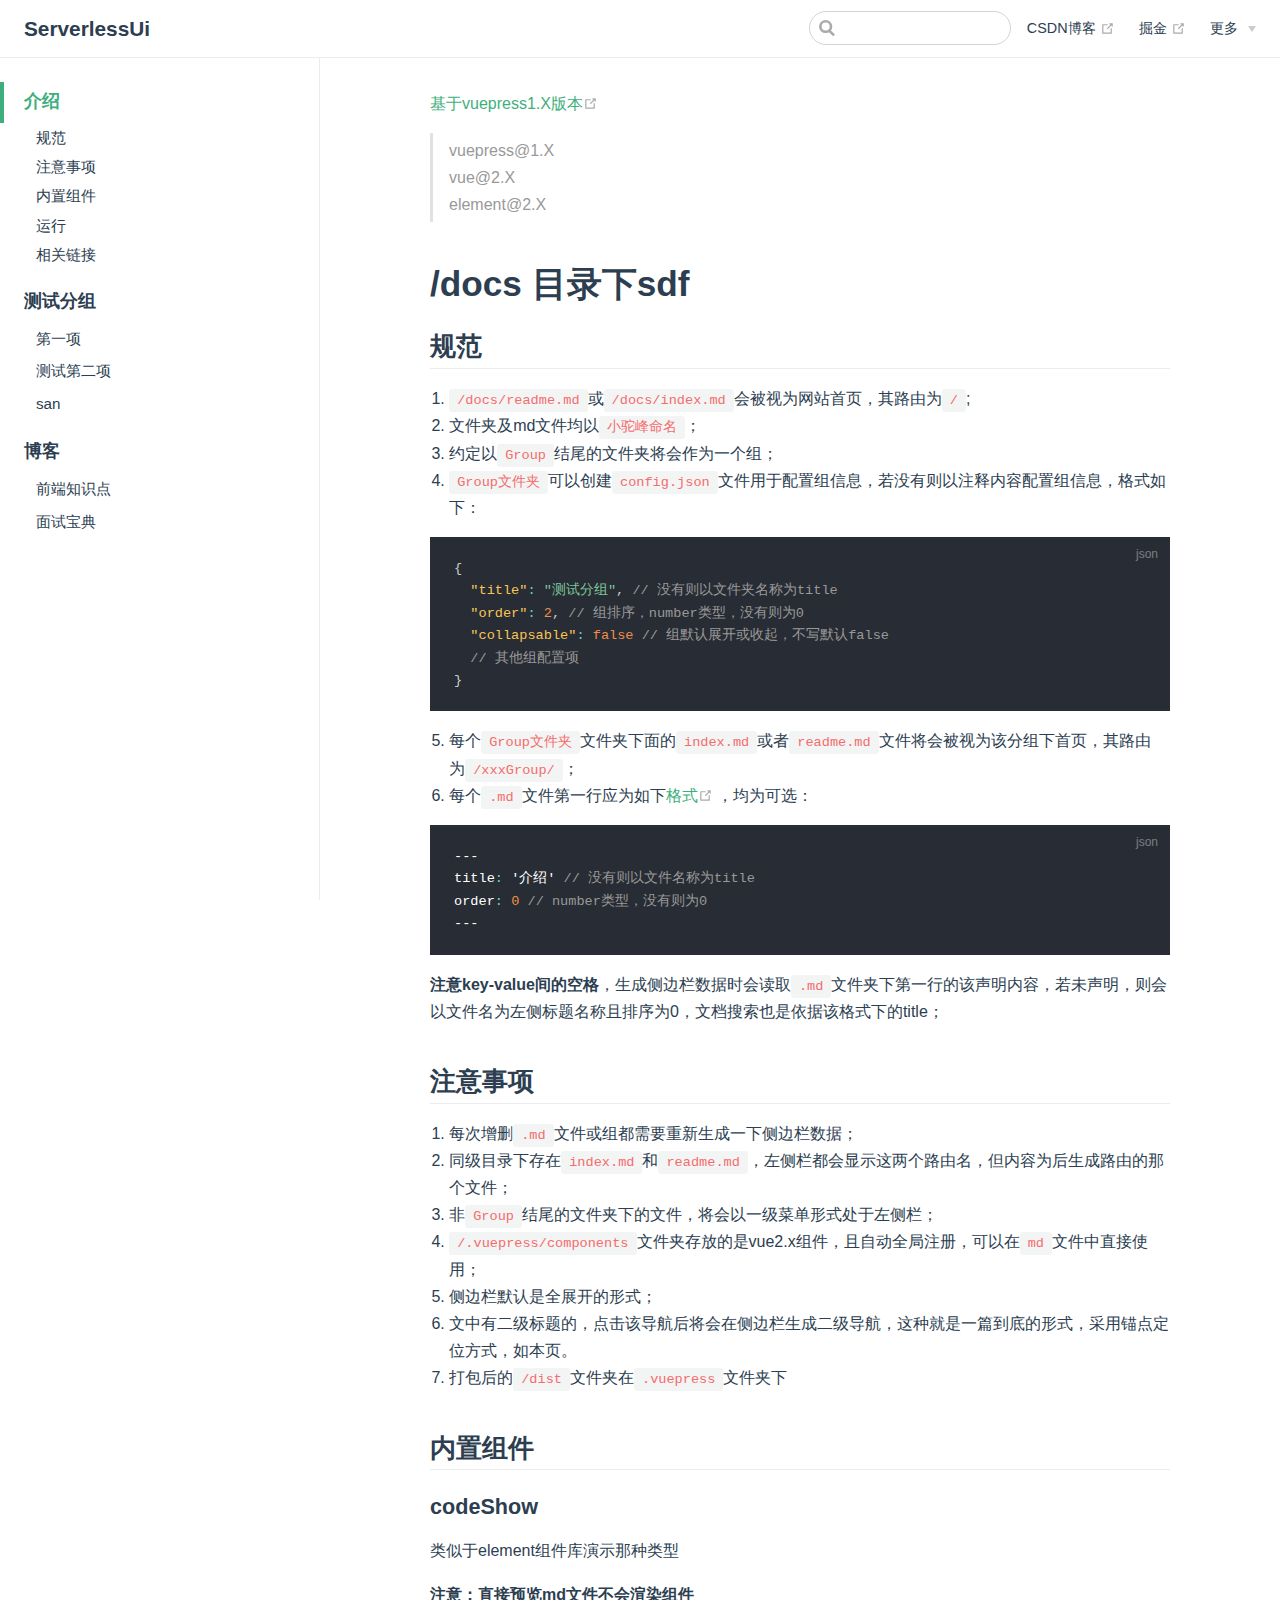
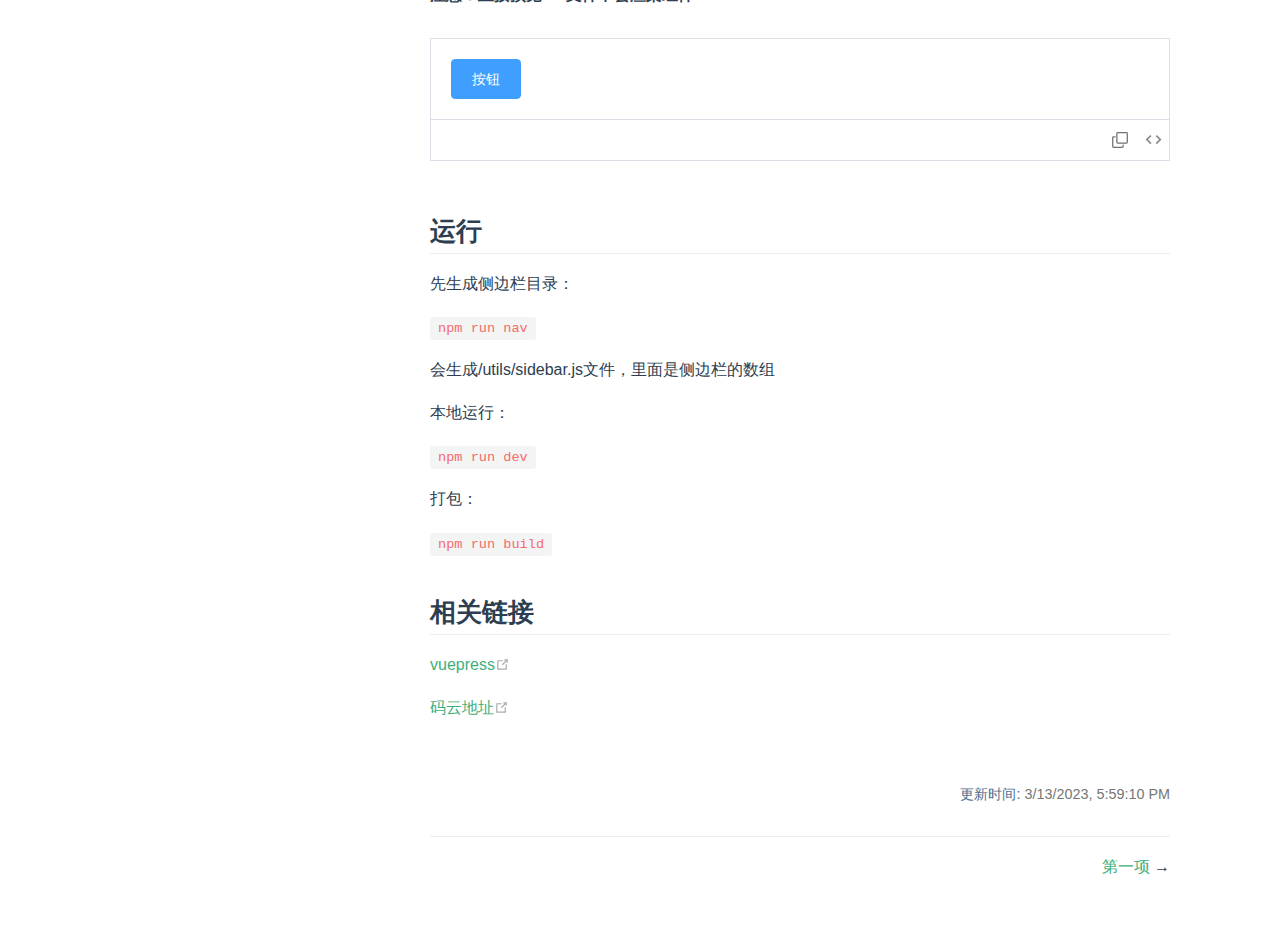
==== commit 182aa387: "feat:测试效果" ====
--- a/index.html
+++ b/index.html
@@ -3,16 +3,42 @@
   <head>
     <meta charset="utf-8">
     <meta name="viewport" content="width=device-width,initial-scale=1">
-    <title>Hello VuePress!  中移  测试 回家回家回家后民警将可敬可嘉</title>
-    <meta name="generator" content="VuePress 1.8.2">
+    <title>介绍 | ServerlessUi</title>
+    <meta name="generator" content="VuePress 1.9.9">
+    <link rel="icon">
+    <meta name="description" content="一个有意思的组件库">
     
-    <meta name="description" content="">
-    
-    <link rel="preload" href="/assets/css/0.styles.e4d8b86b.css" as="style"><link rel="preload" href="/assets/js/app.ec5dd522.js" as="script"><link rel="preload" href="/assets/js/2.8815ff37.js" as="script"><link rel="preload" href="/assets/js/7.e46c2ecc.js" as="script"><link rel="prefetch" href="/assets/js/3.4d2a580f.js"><link rel="prefetch" href="/assets/js/4.e7c996f5.js"><link rel="prefetch" href="/assets/js/5.db5a0810.js"><link rel="prefetch" href="/assets/js/6.17d5dd20.js">
-    <link rel="stylesheet" href="/assets/css/0.styles.e4d8b86b.css">
+    <link rel="preload" href="/assets/css/0.styles.adbad7cb.css" as="style"><link rel="preload" href="/assets/js/app.c24e80e0.js" as="script"><link rel="preload" href="/assets/js/2.d0417a1e.js" as="script"><link rel="preload" href="/assets/js/10.476c2fcb.js" as="script"><link rel="prefetch" href="/assets/js/11.6f681373.js"><link rel="prefetch" href="/assets/js/12.c11988f6.js"><link rel="prefetch" href="/assets/js/13.cc88f269.js"><link rel="prefetch" href="/assets/js/14.2aacc829.js"><link rel="prefetch" href="/assets/js/15.f449cbcc.js"><link rel="prefetch" href="/assets/js/3.51b618b5.js"><link rel="prefetch" href="/assets/js/4.ef81351b.js"><link rel="prefetch" href="/assets/js/5.a12bc981.js"><link rel="prefetch" href="/assets/js/6.41bc1243.js"><link rel="prefetch" href="/assets/js/7.02783ed9.js"><link rel="prefetch" href="/assets/js/8.5340b92c.js"><link rel="prefetch" href="/assets/js/9.504319d5.js">
+    <link rel="stylesheet" href="/assets/css/0.styles.adbad7cb.css">
   </head>
   <body>
-    <div id="app" data-server-rendered="true"><div class="theme-container no-sidebar"><header class="navbar"><div class="sidebar-button"><svg xmlns="http://www.w3.org/2000/svg" aria-hidden="true" role="img" viewBox="0 0 448 512" class="icon"><path fill="currentColor" d="M436 124H12c-6.627 0-12-5.373-12-12V80c0-6.627 5.373-12 12-12h424c6.627 0 12 5.373 12 12v32c0 6.627-5.373 12-12 12zm0 160H12c-6.627 0-12-5.373-12-12v-32c0-6.627 5.373-12 12-12h424c6.627 0 12 5.373 12 12v32c0 6.627-5.373 12-12 12zm0 160H12c-6.627 0-12-5.373-12-12v-32c0-6.627 5.373-12 12-12h424c6.627 0 12 5.373 12 12v32c0 6.627-5.373 12-12 12z"></path></svg></div> <a href="/" aria-current="page" class="home-link router-link-exact-active router-link-active"></a> <div class="links"><div class="search-box"><input aria-label="Search" autocomplete="off" spellcheck="false" value=""> <!----></div> <!----></div></header> <div class="sidebar-mask"></div> <aside class="sidebar"><!---->  <!----> </aside> <main class="page"> <div class="theme-default-content content__default"><h1 id="hello-vuepress-中移-测试-回家回家回家后民警将可敬可嘉"><a href="#hello-vuepress-中移-测试-回家回家回家后民警将可敬可嘉" class="header-anchor">#</a> Hello VuePress!  中移  测试 回家回家回家后民警将可敬可嘉</h1></div> <footer class="page-edit"><!----> <!----></footer> <!----> </main></div><div class="global-ui"></div></div>
-    <script src="/assets/js/app.ec5dd522.js" defer></script><script src="/assets/js/2.8815ff37.js" defer></script><script src="/assets/js/7.e46c2ecc.js" defer></script>
+    <div id="app" data-server-rendered="true"><div class="theme-container"><header class="navbar"><div class="sidebar-button"><svg xmlns="http://www.w3.org/2000/svg" aria-hidden="true" role="img" viewBox="0 0 448 512" class="icon"><path fill="currentColor" d="M436 124H12c-6.627 0-12-5.373-12-12V80c0-6.627 5.373-12 12-12h424c6.627 0 12 5.373 12 12v32c0 6.627-5.373 12-12 12zm0 160H12c-6.627 0-12-5.373-12-12v-32c0-6.627 5.373-12 12-12h424c6.627 0 12 5.373 12 12v32c0 6.627-5.373 12-12 12zm0 160H12c-6.627 0-12-5.373-12-12v-32c0-6.627 5.373-12 12-12h424c6.627 0 12 5.373 12 12v32c0 6.627-5.373 12-12 12z"></path></svg></div> <a href="/" aria-current="page" class="home-link router-link-exact-active router-link-active"><!----> <span class="site-name">ServerlessUi</span></a> <div class="links"><div class="search-box"><input aria-label="Search" autocomplete="off" spellcheck="false" value=""> <!----></div> <nav class="nav-links can-hide"><div class="nav-item"><a href="https://www.baidu.com" target="_blank" rel="noopener noreferrer" class="nav-link external">
+  CSDN博客
+  <span><svg xmlns="http://www.w3.org/2000/svg" aria-hidden="true" focusable="false" x="0px" y="0px" viewBox="0 0 100 100" width="15" height="15" class="icon outbound"><path fill="currentColor" d="M18.8,85.1h56l0,0c2.2,0,4-1.8,4-4v-32h-8v28h-48v-48h28v-8h-32l0,0c-2.2,0-4,1.8-4,4v56C14.8,83.3,16.6,85.1,18.8,85.1z"></path> <polygon fill="currentColor" points="45.7,48.7 51.3,54.3 77.2,28.5 77.2,37.2 85.2,37.2 85.2,14.9 62.8,14.9 62.8,22.9 71.5,22.9"></polygon></svg> <span class="sr-only">(opens new window)</span></span></a></div><div class="nav-item"><a href="https://www.baidu.com" target="_blank" rel="noopener noreferrer" class="nav-link external">
+  掘金
+  <span><svg xmlns="http://www.w3.org/2000/svg" aria-hidden="true" focusable="false" x="0px" y="0px" viewBox="0 0 100 100" width="15" height="15" class="icon outbound"><path fill="currentColor" d="M18.8,85.1h56l0,0c2.2,0,4-1.8,4-4v-32h-8v28h-48v-48h28v-8h-32l0,0c-2.2,0-4,1.8-4,4v56C14.8,83.3,16.6,85.1,18.8,85.1z"></path> <polygon fill="currentColor" points="45.7,48.7 51.3,54.3 77.2,28.5 77.2,37.2 85.2,37.2 85.2,14.9 62.8,14.9 62.8,22.9 71.5,22.9"></polygon></svg> <span class="sr-only">(opens new window)</span></span></a></div><div class="nav-item"><div class="dropdown-wrapper"><button type="button" aria-label="更多" class="dropdown-title"><span class="title">更多</span> <span class="arrow down"></span></button> <button type="button" aria-label="更多" class="mobile-dropdown-title"><span class="title">更多</span> <span class="arrow right"></span></button> <ul class="nav-dropdown" style="display:none;"><li class="dropdown-item"><!----> <a href="https://www.baidu.com" target="_blank" rel="noopener noreferrer" class="nav-link external">
+  其他说明
+  <span><svg xmlns="http://www.w3.org/2000/svg" aria-hidden="true" focusable="false" x="0px" y="0px" viewBox="0 0 100 100" width="15" height="15" class="icon outbound"><path fill="currentColor" d="M18.8,85.1h56l0,0c2.2,0,4-1.8,4-4v-32h-8v28h-48v-48h28v-8h-32l0,0c-2.2,0-4,1.8-4,4v56C14.8,83.3,16.6,85.1,18.8,85.1z"></path> <polygon fill="currentColor" points="45.7,48.7 51.3,54.3 77.2,28.5 77.2,37.2 85.2,37.2 85.2,14.9 62.8,14.9 62.8,22.9 71.5,22.9"></polygon></svg> <span class="sr-only">(opens new window)</span></span></a></li></ul></div></div> <!----></nav></div></header> <div class="sidebar-mask"></div> <aside class="sidebar"><nav class="nav-links"><div class="nav-item"><a href="https://www.baidu.com" target="_blank" rel="noopener noreferrer" class="nav-link external">
+  CSDN博客
+  <span><svg xmlns="http://www.w3.org/2000/svg" aria-hidden="true" focusable="false" x="0px" y="0px" viewBox="0 0 100 100" width="15" height="15" class="icon outbound"><path fill="currentColor" d="M18.8,85.1h56l0,0c2.2,0,4-1.8,4-4v-32h-8v28h-48v-48h28v-8h-32l0,0c-2.2,0-4,1.8-4,4v56C14.8,83.3,16.6,85.1,18.8,85.1z"></path> <polygon fill="currentColor" points="45.7,48.7 51.3,54.3 77.2,28.5 77.2,37.2 85.2,37.2 85.2,14.9 62.8,14.9 62.8,22.9 71.5,22.9"></polygon></svg> <span class="sr-only">(opens new window)</span></span></a></div><div class="nav-item"><a href="https://www.baidu.com" target="_blank" rel="noopener noreferrer" class="nav-link external">
+  掘金
+  <span><svg xmlns="http://www.w3.org/2000/svg" aria-hidden="true" focusable="false" x="0px" y="0px" viewBox="0 0 100 100" width="15" height="15" class="icon outbound"><path fill="currentColor" d="M18.8,85.1h56l0,0c2.2,0,4-1.8,4-4v-32h-8v28h-48v-48h28v-8h-32l0,0c-2.2,0-4,1.8-4,4v56C14.8,83.3,16.6,85.1,18.8,85.1z"></path> <polygon fill="currentColor" points="45.7,48.7 51.3,54.3 77.2,28.5 77.2,37.2 85.2,37.2 85.2,14.9 62.8,14.9 62.8,22.9 71.5,22.9"></polygon></svg> <span class="sr-only">(opens new window)</span></span></a></div><div class="nav-item"><div class="dropdown-wrapper"><button type="button" aria-label="更多" class="dropdown-title"><span class="title">更多</span> <span class="arrow down"></span></button> <button type="button" aria-label="更多" class="mobile-dropdown-title"><span class="title">更多</span> <span class="arrow right"></span></button> <ul class="nav-dropdown" style="display:none;"><li class="dropdown-item"><!----> <a href="https://www.baidu.com" target="_blank" rel="noopener noreferrer" class="nav-link external">
+  其他说明
+  <span><svg xmlns="http://www.w3.org/2000/svg" aria-hidden="true" focusable="false" x="0px" y="0px" viewBox="0 0 100 100" width="15" height="15" class="icon outbound"><path fill="currentColor" d="M18.8,85.1h56l0,0c2.2,0,4-1.8,4-4v-32h-8v28h-48v-48h28v-8h-32l0,0c-2.2,0-4,1.8-4,4v56C14.8,83.3,16.6,85.1,18.8,85.1z"></path> <polygon fill="currentColor" points="45.7,48.7 51.3,54.3 77.2,28.5 77.2,37.2 85.2,37.2 85.2,14.9 62.8,14.9 62.8,22.9 71.5,22.9"></polygon></svg> <span class="sr-only">(opens new window)</span></span></a></li></ul></div></div> <!----></nav>  <ul class="sidebar-links"><li><a href="/" aria-current="page" class="active sidebar-link">介绍</a><ul class="sidebar-sub-headers"><li class="sidebar-sub-header"><a href="/#规范" class="sidebar-link">规范</a></li><li class="sidebar-sub-header"><a href="/#注意事项" class="sidebar-link">注意事项</a></li><li class="sidebar-sub-header"><a href="/#内置组件" class="sidebar-link">内置组件</a></li><li class="sidebar-sub-header"><a href="/#运行" class="sidebar-link">运行</a></li><li class="sidebar-sub-header"><a href="/#相关链接" class="sidebar-link">相关链接</a></li></ul></li><li><section class="sidebar-group depth-0"><p class="sidebar-heading"><span>测试分组</span> <!----></p> <ul class="sidebar-links sidebar-group-items"><li><a href="/testGroup/" class="sidebar-link">第一项</a></li><li><a href="/testGroup/second.html" class="sidebar-link">测试第二项</a></li><li><a href="/testGroup/second.html" class="sidebar-link">san</a></li></ul></section></li><li><section class="sidebar-group depth-0"><p class="sidebar-heading"><span>博客</span> <!----></p> <ul class="sidebar-links sidebar-group-items"><li><a href="/seachGroup/" class="sidebar-link">前端知识点</a></li><li><a href="/seachGroup/one.html" class="sidebar-link">面试宝典</a></li></ul></section></li></ul> </aside> <main class="page"> <div class="theme-default-content content__default"><p><a href="https://vuepress.vuejs.org/zh/" target="_blank" rel="noopener noreferrer">基于vuepress1.X版本<span><svg xmlns="http://www.w3.org/2000/svg" aria-hidden="true" focusable="false" x="0px" y="0px" viewBox="0 0 100 100" width="15" height="15" class="icon outbound"><path fill="currentColor" d="M18.8,85.1h56l0,0c2.2,0,4-1.8,4-4v-32h-8v28h-48v-48h28v-8h-32l0,0c-2.2,0-4,1.8-4,4v56C14.8,83.3,16.6,85.1,18.8,85.1z"></path> <polygon fill="currentColor" points="45.7,48.7 51.3,54.3 77.2,28.5 77.2,37.2 85.2,37.2 85.2,14.9 62.8,14.9 62.8,22.9 71.5,22.9"></polygon></svg> <span class="sr-only">(opens new window)</span></span></a></p> <blockquote><p>vuepress@1.X</p> <p>vue@2.X</p> <p>element@2.X</p></blockquote> <h1 id="docs-目录下sdf"><a href="#docs-目录下sdf" class="header-anchor">#</a> /docs 目录下sdf</h1> <h2 id="规范"><a href="#规范" class="header-anchor">#</a> 规范</h2> <ol><li><code>/docs/readme.md</code>或<code>/docs/index.md</code>会被视为网站首页，其路由为<code>/</code>;</li> <li>文件夹及md文件均以<code>小驼峰命名</code>；</li> <li>约定以<code>Group</code>结尾的文件夹将会作为一个组；</li> <li><code>Group文件夹</code>可以创建<code>config.json</code>文件用于配置组信息，若没有则以注释内容配置组信息，格式如下：</li></ol> <div class="language-json extra-class"><pre class="language-json"><code><span class="token punctuation">{</span>
+  <span class="token property">&quot;title&quot;</span><span class="token operator">:</span> <span class="token string">&quot;测试分组&quot;</span><span class="token punctuation">,</span> <span class="token comment">// 没有则以文件夹名称为title</span>
+  <span class="token property">&quot;order&quot;</span><span class="token operator">:</span> <span class="token number">2</span><span class="token punctuation">,</span> <span class="token comment">// 组排序，number类型，没有则为0</span>
+  <span class="token property">&quot;collapsable&quot;</span><span class="token operator">:</span> <span class="token boolean">false</span> <span class="token comment">// 组默认展开或收起，不写默认false</span>
+  <span class="token comment">// 其他组配置项</span>
+<span class="token punctuation">}</span>
+</code></pre></div><ol start="5"><li>每个<code>Group文件夹</code>文件夹下面的<code>index.md</code>或者<code>readme.md</code>文件将会被视为该分组下首页，其路由为<code>/xxxGroup/</code>；</li> <li>每个<code>.md</code>文件第一行应为如下<a href="https://vuepress.vuejs.org/zh/guide/frontmatter.html#%E5%85%B6%E4%BB%96%E6%A0%BC%E5%BC%8F%E7%9A%84-front-matter" target="_blank" rel="noopener noreferrer">格式<span><svg xmlns="http://www.w3.org/2000/svg" aria-hidden="true" focusable="false" x="0px" y="0px" viewBox="0 0 100 100" width="15" height="15" class="icon outbound"><path fill="currentColor" d="M18.8,85.1h56l0,0c2.2,0,4-1.8,4-4v-32h-8v28h-48v-48h28v-8h-32l0,0c-2.2,0-4,1.8-4,4v56C14.8,83.3,16.6,85.1,18.8,85.1z"></path> <polygon fill="currentColor" points="45.7,48.7 51.3,54.3 77.2,28.5 77.2,37.2 85.2,37.2 85.2,14.9 62.8,14.9 62.8,22.9 71.5,22.9"></polygon></svg> <span class="sr-only">(opens new window)</span></span></a>，均为可选：</li></ol> <div class="language-json extra-class"><pre class="language-json"><code>---
+title<span class="token operator">:</span> '介绍' <span class="token comment">// 没有则以文件名称为title</span>
+order<span class="token operator">:</span> <span class="token number">0</span> <span class="token comment">// number类型，没有则为0</span>
+---
+</code></pre></div><p><strong>注意key-value间的空格</strong>，生成侧边栏数据时会读取<code>.md</code>文件夹下第一行的该声明内容，若未声明，则会以文件名为左侧标题名称且排序为0，文档搜索也是依据该格式下的title；</p> <h2 id="注意事项"><a href="#注意事项" class="header-anchor">#</a> 注意事项</h2> <ol><li>每次增删<code>.md</code>文件或组都需要重新生成一下侧边栏数据；</li> <li>同级目录下存在<code>index.md</code>和<code>readme.md</code>，左侧栏都会显示这两个路由名，但内容为后生成路由的那个文件；</li> <li>非<code>Group</code>结尾的文件夹下的文件，将会以一级菜单形式处于左侧栏；</li> <li><code>/.vuepress/components</code>文件夹存放的是vue2.x组件，且自动全局注册，可以在<code>md</code>文件中直接使用；</li> <li>侧边栏默认是全展开的形式；</li> <li>文中有二级标题的，点击该导航后将会在侧边栏生成二级导航，这种就是一篇到底的形式，采用锚点定位方式，如本页。</li> <li>打包后的<code>/dist</code>文件夹在<code>.vuepress</code>文件夹下</li></ol> <h2 id="内置组件"><a href="#内置组件" class="header-anchor">#</a> 内置组件</h2> <h3 id="codeshow"><a href="#codeshow" class="header-anchor">#</a> codeShow</h3> <p>类似于element组件库演示那种类型</p> <p><strong>注意：直接预览md文件不会渲染组件</strong></p> <!----><h2 id="运行"><a href="#运行" class="header-anchor">#</a> 运行</h2> <p>先生成侧边栏目录：</p> <p><code>npm run nav</code></p> <p>会生成/utils/sidebar.js文件，里面是侧边栏的数组</p> <p>本地运行：</p> <p><code>npm run dev</code></p> <p>打包：</p> <p><code>npm run build</code></p> <h2 id="相关链接"><a href="#相关链接" class="header-anchor">#</a> 相关链接</h2> <p><a href="https://vuepress.vuejs.org/zh/" target="_blank" rel="noopener noreferrer">vuepress<span><svg xmlns="http://www.w3.org/2000/svg" aria-hidden="true" focusable="false" x="0px" y="0px" viewBox="0 0 100 100" width="15" height="15" class="icon outbound"><path fill="currentColor" d="M18.8,85.1h56l0,0c2.2,0,4-1.8,4-4v-32h-8v28h-48v-48h28v-8h-32l0,0c-2.2,0-4,1.8-4,4v56C14.8,83.3,16.6,85.1,18.8,85.1z"></path> <polygon fill="currentColor" points="45.7,48.7 51.3,54.3 77.2,28.5 77.2,37.2 85.2,37.2 85.2,14.9 62.8,14.9 62.8,22.9 71.5,22.9"></polygon></svg> <span class="sr-only">(opens new window)</span></span></a></p> <p><a href="https://gitee.com/mosowe/vuepress2" target="_blank" rel="noopener noreferrer">码云地址<span><svg xmlns="http://www.w3.org/2000/svg" aria-hidden="true" focusable="false" x="0px" y="0px" viewBox="0 0 100 100" width="15" height="15" class="icon outbound"><path fill="currentColor" d="M18.8,85.1h56l0,0c2.2,0,4-1.8,4-4v-32h-8v28h-48v-48h28v-8h-32l0,0c-2.2,0-4,1.8-4,4v56C14.8,83.3,16.6,85.1,18.8,85.1z"></path> <polygon fill="currentColor" points="45.7,48.7 51.3,54.3 77.2,28.5 77.2,37.2 85.2,37.2 85.2,14.9 62.8,14.9 62.8,22.9 71.5,22.9"></polygon></svg> <span class="sr-only">(opens new window)</span></span></a></p></div> <footer class="page-edit"><!----> <div class="last-updated"><span class="prefix">更新时间:</span> <span class="time">3/13/2023, 5:59:10 PM</span></div></footer> <div class="page-nav"><p class="inner"><!----> <span class="next"><a href="/testGroup/">
+        第一项
+      </a>
+      →
+    </span></p></div> </main></div><div class="global-ui"><!----></div></div>
+    <script src="/assets/js/app.c24e80e0.js" defer></script><script src="/assets/js/2.d0417a1e.js" defer></script><script src="/assets/js/10.476c2fcb.js" defer></script>
   </body>
 </html>
--- a/assets/css/0.styles.adbad7cb.css
+++ b/assets/css/0.styles.adbad7cb.css
@@ -0,0 +1 @@
+.el-pagination{white-space:nowrap;padding:2px 5px;color:#303133;font-weight:700}.el-pagination:after,.el-pagination:before{display:table;content:""}.el-pagination:after{clear:both}.el-pagination button,.el-pagination span:not([class*=suffix]){display:inline-block;font-size:13px;min-width:35.5px;height:28px;line-height:28px;vertical-align:top;box-sizing:border-box}.el-pagination .el-input__inner{text-align:center;-moz-appearance:textfield;line-height:normal}.el-pagination .el-input__suffix{right:0;transform:scale(.8)}.el-pagination .el-select .el-input{width:100px;margin:0 5px}.el-pagination .el-select .el-input .el-input__inner{padding-right:25px;border-radius:3px}.el-pagination button{border:none;padding:0 6px;background:0 0}.el-pagination button:focus{outline:0}.el-pagination button:hover{color:#409eff}.el-pagination button:disabled{color:#c0c4cc;background-color:#fff;cursor:not-allowed}.el-pagination .btn-next,.el-pagination .btn-prev{background:50% no-repeat #fff;background-size:16px;cursor:pointer;margin:0;color:#303133}.el-pagination .btn-next .el-icon,.el-pagination .btn-prev .el-icon{display:block;font-size:12px;font-weight:700}.el-pagination .btn-prev{padding-right:12px}.el-pagination .btn-next{padding-left:12px}.el-pagination .el-pager li.disabled{color:#c0c4cc;cursor:not-allowed}.el-pager li,.el-pager li.btn-quicknext:hover,.el-pager li.btn-quickprev:hover{cursor:pointer}.el-pagination--small .btn-next,.el-pagination--small .btn-prev,.el-pagination--small .el-pager li,.el-pagination--small .el-pager li.btn-quicknext,.el-pagination--small .el-pager li.btn-quickprev,.el-pagination--small .el-pager li:last-child{border-color:transparent;font-size:12px;line-height:22px;height:22px;min-width:22px}.el-pagination--small .arrow.disabled{visibility:hidden}.el-pagination--small .more:before,.el-pagination--small li.more:before{line-height:24px}.el-pagination--small button,.el-pagination--small span:not([class*=suffix]){height:22px;line-height:22px}.el-pagination--small .el-pagination__editor,.el-pagination--small .el-pagination__editor.el-input .el-input__inner{height:22px}.el-pagination__sizes{margin:0 10px 0 0;font-weight:400;color:#606266}.el-pagination__sizes .el-input .el-input__inner{font-size:13px;padding-left:8px}.el-pagination__sizes .el-input .el-input__inner:hover{border-color:#409eff}.el-pagination__total{margin-right:10px;font-weight:400;color:#606266}.el-pagination__jump{margin-left:24px;font-weight:400;color:#606266}.el-pagination__jump .el-input__inner{padding:0 3px}.el-pagination__rightwrapper{float:right}.el-pagination__editor{line-height:18px;padding:0 2px;height:28px;text-align:center;margin:0 2px;box-sizing:border-box;border-radius:3px}.el-pager,.el-pagination.is-background .btn-next,.el-pagination.is-background .btn-prev{padding:0}.el-dialog,.el-pager li{-webkit-box-sizing:border-box}.el-pagination__editor.el-input{width:50px}.el-pagination__editor.el-input .el-input__inner{height:28px}.el-pagination__editor .el-input__inner::-webkit-inner-spin-button,.el-pagination__editor .el-input__inner::-webkit-outer-spin-button{-webkit-appearance:none;margin:0}.el-pagination.is-background .btn-next,.el-pagination.is-background .btn-prev,.el-pagination.is-background .el-pager li{margin:0 5px;background-color:#f4f4f5;color:#606266;min-width:30px;border-radius:2px}.el-pagination.is-background .btn-next.disabled,.el-pagination.is-background .btn-next:disabled,.el-pagination.is-background .btn-prev.disabled,.el-pagination.is-background .btn-prev:disabled,.el-pagination.is-background .el-pager li.disabled{color:#c0c4cc}.el-pagination.is-background .el-pager li:not(.disabled):hover{color:#409eff}.el-pagination.is-background .el-pager li:not(.disabled).active{background-color:#409eff;color:#fff}.el-pagination.is-background.el-pagination--small .btn-next,.el-pagination.is-background.el-pagination--small .btn-prev,.el-pagination.is-background.el-pagination--small .el-pager li{margin:0 3px;min-width:22px}.el-pager,.el-pager li{vertical-align:top;margin:0;display:inline-block}.el-pager{-webkit-user-select:none;-moz-user-select:none;user-select:none;list-style:none;font-size:0}.el-pager .more:before{line-height:30px}.el-pager li{padding:0 4px;background:#fff;font-size:13px;min-width:35.5px;height:28px;line-height:28px;box-sizing:border-box;text-align:center}.el-pager li.btn-quicknext,.el-pager li.btn-quickprev{line-height:28px;color:#303133}.el-pager li.btn-quicknext.disabled,.el-pager li.btn-quickprev.disabled{color:#c0c4cc}.el-pager li.active+li{border-left:0}.el-pager li:hover{color:#409eff}.el-pager li.active{color:#409eff;cursor:default}.el-dialog{position:relative;margin:0 auto 50px;background:#fff;border-radius:2px;box-shadow:0 1px 3px rgba(0,0,0,.3);box-sizing:border-box;width:50%}.el-dialog.is-fullscreen{width:100%;margin-top:0;margin-bottom:0;height:100%;overflow:auto}.el-dialog__wrapper{position:fixed;top:0;right:0;bottom:0;left:0;overflow:auto;margin:0}.el-dialog__header{padding:20px 20px 10px}.el-dialog__headerbtn{position:absolute;top:20px;right:20px;padding:0;background:0 0;border:none;outline:0;cursor:pointer;font-size:16px}.el-dialog__headerbtn .el-dialog__close{color:#909399}.el-dialog__headerbtn:focus .el-dialog__close,.el-dialog__headerbtn:hover .el-dialog__close{color:#409eff}.el-dialog__title{line-height:24px;font-size:18px;color:#303133}.el-dialog__body{padding:30px 20px;color:#606266;font-size:14px;word-break:break-all}.el-dialog__footer{padding:10px 20px 20px;text-align:right;box-sizing:border-box}.el-dialog--center{text-align:center}.el-dialog--center .el-dialog__body{text-align:initial;padding:25px 25px 30px}.el-dialog--center .el-dialog__footer{text-align:inherit}.dialog-fade-enter-active{animation:dialog-fade-in .3s}.dialog-fade-leave-active{animation:dialog-fade-out .3s}@keyframes dialog-fade-in{0%{transform:translate3d(0,-20px,0);opacity:0}to{transform:translateZ(0);opacity:1}}@keyframes dialog-fade-out{0%{transform:translateZ(0);opacity:1}to{transform:translate3d(0,-20px,0);opacity:0}}.el-autocomplete{position:relative;display:inline-block}.el-autocomplete-suggestion{margin:5px 0;box-shadow:0 2px 12px 0 rgba(0,0,0,.1);border-radius:4px;border:1px solid #e4e7ed;box-sizing:border-box;background-color:#fff}.el-autocomplete-suggestion__wrap{max-height:280px;padding:10px 0;box-sizing:border-box}.el-autocomplete-suggestion__list{margin:0;padding:0}.el-autocomplete-suggestion li{padding:0 20px;margin:0;line-height:34px;cursor:pointer;color:#606266;font-size:14px;list-style:none;white-space:nowrap;overflow:hidden;text-overflow:ellipsis}.el-autocomplete-suggestion li.highlighted,.el-autocomplete-suggestion li:hover{background-color:#f5f7fa}.el-autocomplete-suggestion li.divider{margin-top:6px;border-top:1px solid #000}.el-autocomplete-suggestion li.divider:last-child{margin-bottom:-6px}.el-autocomplete-suggestion.is-loading li{text-align:center;height:100px;line-height:100px;font-size:20px;color:#999}.el-autocomplete-suggestion.is-loading li:after{display:inline-block;content:"";height:100%;vertical-align:middle}.el-autocomplete-suggestion.is-loading li:hover{background-color:#fff}.el-autocomplete-suggestion.is-loading .el-icon-loading{vertical-align:middle}.el-dropdown{display:inline-block;position:relative;color:#606266;font-size:14px}.el-dropdown .el-button-group{display:block}.el-dropdown .el-button-group .el-button{float:none}.el-dropdown .el-dropdown__caret-button{padding-left:5px;padding-right:5px;position:relative;border-left:none}.el-dropdown .el-dropdown__caret-button:before{content:"";position:absolute;display:block;width:1px;top:5px;bottom:5px;left:0;background:hsla(0,0%,100%,.5)}.el-dropdown .el-dropdown__caret-button.el-button--default:before{background:rgba(220,223,230,.5)}.el-dropdown .el-dropdown__caret-button:hover:not(.is-disabled):before{top:0;bottom:0}.el-dropdown .el-dropdown__caret-button .el-dropdown__icon{padding-left:0}.el-dropdown__icon{font-size:12px;margin:0 3px}.el-dropdown .el-dropdown-selfdefine:focus:active,.el-dropdown .el-dropdown-selfdefine:focus:not(.focusing){outline-width:0}.el-dropdown [disabled]{cursor:not-allowed;color:#bbb}.el-dropdown-menu{position:absolute;top:0;left:0;z-index:10;padding:10px 0;margin:5px 0;background-color:#fff;border:1px solid #ebeef5;border-radius:4px;box-shadow:0 2px 12px 0 rgba(0,0,0,.1)}.el-dropdown-menu__item,.el-menu-item{font-size:14px;padding:0 20px;cursor:pointer}.el-dropdown-menu__item{list-style:none;line-height:36px;margin:0;color:#606266;outline:0}.el-dropdown-menu__item:focus,.el-dropdown-menu__item:not(.is-disabled):hover{background-color:#ecf5ff;color:#66b1ff}.el-dropdown-menu__item i{margin-right:5px}.el-dropdown-menu__item--divided{position:relative;margin-top:6px;border-top:1px solid #ebeef5}.el-dropdown-menu__item--divided:before{content:"";height:6px;display:block;margin:0 -20px;background-color:#fff}.el-dropdown-menu__item.is-disabled{cursor:default;color:#bbb;pointer-events:none}.el-dropdown-menu--medium{padding:6px 0}.el-dropdown-menu--medium .el-dropdown-menu__item{line-height:30px;padding:0 17px;font-size:14px}.el-dropdown-menu--medium .el-dropdown-menu__item.el-dropdown-menu__item--divided{margin-top:6px}.el-dropdown-menu--medium .el-dropdown-menu__item.el-dropdown-menu__item--divided:before{height:6px;margin:0 -17px}.el-dropdown-menu--small{padding:6px 0}.el-dropdown-menu--small .el-dropdown-menu__item{line-height:27px;padding:0 15px;font-size:13px}.el-dropdown-menu--small .el-dropdown-menu__item.el-dropdown-menu__item--divided{margin-top:4px}.el-dropdown-menu--small .el-dropdown-menu__item.el-dropdown-menu__item--divided:before{height:4px;margin:0 -15px}.el-dropdown-menu--mini{padding:3px 0}.el-dropdown-menu--mini .el-dropdown-menu__item{line-height:24px;padding:0 10px;font-size:12px}.el-dropdown-menu--mini .el-dropdown-menu__item.el-dropdown-menu__item--divided{margin-top:3px}.el-dropdown-menu--mini .el-dropdown-menu__item.el-dropdown-menu__item--divided:before{height:3px;margin:0 -10px}.el-menu{border-right:1px solid #e6e6e6;list-style:none;position:relative;margin:0;padding-left:0}.el-menu,.el-menu--horizontal>.el-menu-item:not(.is-disabled):focus,.el-menu--horizontal>.el-menu-item:not(.is-disabled):hover,.el-menu--horizontal>.el-submenu .el-submenu__title:hover{background-color:#fff}.el-menu:after,.el-menu:before{display:table;content:""}.el-breadcrumb__item:last-child .el-breadcrumb__separator,.el-menu--collapse>.el-menu-item .el-submenu__icon-arrow,.el-menu--collapse>.el-submenu>.el-submenu__title .el-submenu__icon-arrow{display:none}.el-menu:after{clear:both}.el-menu.el-menu--horizontal{border-bottom:1px solid #e6e6e6}.el-menu--horizontal{border-right:none}.el-menu--horizontal>.el-menu-item{float:left;height:60px;line-height:60px;margin:0;border-bottom:2px solid transparent;color:#909399}.el-menu--horizontal>.el-menu-item a,.el-menu--horizontal>.el-menu-item a:hover{color:inherit}.el-menu--horizontal>.el-submenu{float:left}.el-menu--horizontal>.el-submenu:focus,.el-menu--horizontal>.el-submenu:hover{outline:0}.el-menu--horizontal>.el-submenu:focus .el-submenu__title,.el-menu--horizontal>.el-submenu:hover .el-submenu__title{color:#303133}.el-menu--horizontal>.el-submenu.is-active .el-submenu__title{border-bottom:2px solid #409eff;color:#303133}.el-menu--horizontal>.el-submenu .el-submenu__title{height:60px;line-height:60px;border-bottom:2px solid transparent;color:#909399}.el-menu--horizontal>.el-submenu .el-submenu__icon-arrow{position:static;vertical-align:middle;margin-left:8px;margin-top:-3px}.el-menu--collapse .el-submenu,.el-menu-item{position:relative}.el-menu--horizontal .el-menu .el-menu-item,.el-menu--horizontal .el-menu .el-submenu__title{background-color:#fff;float:none;height:36px;line-height:36px;padding:0 10px;color:#909399}.el-menu--horizontal .el-menu .el-menu-item.is-active,.el-menu--horizontal .el-menu .el-submenu.is-active>.el-submenu__title{color:#303133}.el-menu--horizontal .el-menu-item:not(.is-disabled):focus,.el-menu--horizontal .el-menu-item:not(.is-disabled):hover{outline:0;color:#303133}.el-menu--horizontal>.el-menu-item.is-active{border-bottom:2px solid #409eff;color:#303133}.el-menu--collapse{width:64px}.el-menu--collapse>.el-menu-item [class^=el-icon-],.el-menu--collapse>.el-submenu>.el-submenu__title [class^=el-icon-]{margin:0;vertical-align:middle;width:24px;text-align:center}.el-menu--collapse>.el-menu-item span,.el-menu--collapse>.el-submenu>.el-submenu__title span{height:0;width:0;overflow:hidden;visibility:hidden;display:inline-block}.el-menu-item,.el-submenu__title{height:56px;line-height:56px;list-style:none}.el-menu--collapse>.el-menu-item.is-active i{color:inherit}.el-menu--collapse .el-menu .el-submenu{min-width:200px}.el-menu--collapse .el-submenu .el-menu{position:absolute;margin-left:5px;top:0;left:100%;z-index:10;border:1px solid #e4e7ed;border-radius:2px;box-shadow:0 2px 12px 0 rgba(0,0,0,.1)}.el-menu--collapse .el-submenu.is-opened>.el-submenu__title .el-submenu__icon-arrow{transform:none}.el-menu--popup{z-index:100;min-width:200px;border:none;padding:5px 0;border-radius:2px;box-shadow:0 2px 12px 0 rgba(0,0,0,.1)}.el-menu--popup-bottom-start{margin-top:5px}.el-menu--popup-right-start{margin-left:5px;margin-right:5px}.el-menu-item{color:#303133;transition:border-color .3s,background-color .3s,color .3s;box-sizing:border-box;white-space:nowrap}.el-radio-button__inner,.el-submenu__title{-webkit-box-sizing:border-box;position:relative;white-space:nowrap}.el-menu-item *{vertical-align:middle}.el-menu-item i{color:#909399}.el-menu-item:focus,.el-menu-item:hover{outline:0;background-color:#ecf5ff}.el-menu-item.is-disabled{opacity:.25;cursor:not-allowed;background:0 0!important}.el-menu-item [class^=el-icon-]{margin-right:5px;width:24px;text-align:center;font-size:18px;vertical-align:middle}.el-menu-item.is-active{color:#409eff}.el-menu-item.is-active i{color:inherit}.el-submenu{list-style:none;margin:0;padding-left:0}.el-submenu__title{font-size:14px;color:#303133;padding:0 20px;cursor:pointer;transition:border-color .3s,background-color .3s,color .3s;box-sizing:border-box}.el-submenu__title *{vertical-align:middle}.el-submenu__title i{color:#909399}.el-submenu__title:focus,.el-submenu__title:hover{outline:0;background-color:#ecf5ff}.el-submenu__title.is-disabled{opacity:.25;cursor:not-allowed;background:0 0!important}.el-submenu__title:hover{background-color:#ecf5ff}.el-submenu .el-menu{border:none}.el-submenu .el-menu-item{height:50px;line-height:50px;padding:0 45px;min-width:200px}.el-submenu__icon-arrow{position:absolute;top:50%;right:20px;margin-top:-7px;transition:transform .3s;font-size:12px}.el-submenu.is-active .el-submenu__title{border-bottom-color:#409eff}.el-submenu.is-opened>.el-submenu__title .el-submenu__icon-arrow{transform:rotate(180deg)}.el-submenu.is-disabled .el-menu-item,.el-submenu.is-disabled .el-submenu__title{opacity:.25;cursor:not-allowed;background:0 0!important}.el-submenu [class^=el-icon-]{vertical-align:middle;margin-right:5px;width:24px;text-align:center;font-size:18px}.el-menu-item-group>ul{padding:0}.el-menu-item-group__title{padding:7px 0 7px 20px;line-height:normal;font-size:12px;color:#909399}.el-radio-button__inner,.el-radio-group{display:inline-block;line-height:1;vertical-align:middle}.horizontal-collapse-transition .el-submenu__title .el-submenu__icon-arrow{transition:.2s;opacity:0}.el-radio-group{font-size:0}.el-radio-button{position:relative;display:inline-block;outline:0}.el-radio-button__inner{background:#fff;border:1px solid #dcdfe6;font-weight:500;border-left:0;color:#606266;-webkit-appearance:none;text-align:center;box-sizing:border-box;outline:0;margin:0;cursor:pointer;transition:all .3s cubic-bezier(.645,.045,.355,1);padding:12px 20px;font-size:14px;border-radius:0}.el-radio-button__inner.is-round{padding:12px 20px}.el-radio-button__inner:hover{color:#409eff}.el-radio-button__inner [class*=el-icon-]{line-height:.9}.el-radio-button__inner [class*=el-icon-]+span{margin-left:5px}.el-radio-button:first-child .el-radio-button__inner{border-left:1px solid #dcdfe6;border-radius:4px 0 0 4px;box-shadow:none!important}.el-radio-button__orig-radio{opacity:0;outline:0;position:absolute;z-index:-1}.el-radio-button__orig-radio:checked+.el-radio-button__inner{color:#fff;background-color:#409eff;border-color:#409eff;box-shadow:-1px 0 0 0 #409eff}.el-radio-button__orig-radio:disabled+.el-radio-button__inner{color:#c0c4cc;cursor:not-allowed;background-image:none;background-color:#fff;border-color:#ebeef5;box-shadow:none}.el-radio-button__orig-radio:disabled:checked+.el-radio-button__inner{background-color:#f2f6fc}.el-radio-button:last-child .el-radio-button__inner{border-radius:0 4px 4px 0}.el-radio-button:first-child:last-child .el-radio-button__inner{border-radius:4px}.el-radio-button--medium .el-radio-button__inner{padding:10px 20px;font-size:14px;border-radius:0}.el-radio-button--medium .el-radio-button__inner.is-round{padding:10px 20px}.el-radio-button--small .el-radio-button__inner{padding:9px 15px;font-size:12px;border-radius:0}.el-radio-button--small .el-radio-button__inner.is-round{padding:9px 15px}.el-radio-button--mini .el-radio-button__inner{padding:7px 15px;font-size:12px;border-radius:0}.el-radio-button--mini .el-radio-button__inner.is-round{padding:7px 15px}.el-radio-button:focus:not(.is-focus):not(:active):not(.is-disabled){box-shadow:0 0 2px 2px #409eff}.el-picker-panel,.el-popover,.el-select-dropdown,.el-table-filter,.el-time-panel{-webkit-box-shadow:0 2px 12px 0 rgba(0,0,0,.1)}.el-switch{display:inline-flex;align-items:center;position:relative;font-size:14px;line-height:20px;height:20px;vertical-align:middle}.el-switch__core,.el-switch__label{display:inline-block;cursor:pointer}.el-switch.is-disabled .el-switch__core,.el-switch.is-disabled .el-switch__label{cursor:not-allowed}.el-switch__label{transition:.2s;height:20px;font-size:14px;font-weight:500;vertical-align:middle;color:#303133}.el-switch__label.is-active{color:#409eff}.el-switch__label--left{margin-right:10px}.el-switch__label--right{margin-left:10px}.el-switch__label *{line-height:1;font-size:14px;display:inline-block}.el-switch__input{position:absolute;width:0;height:0;opacity:0;margin:0}.el-switch__core{margin:0;position:relative;width:40px;height:20px;border:1px solid #dcdfe6;outline:0;border-radius:10px;box-sizing:border-box;background:#dcdfe6;transition:border-color .3s,background-color .3s;vertical-align:middle}.el-input__prefix,.el-input__suffix{-webkit-transition:all .3s;color:#c0c4cc}.el-switch__core:after{content:"";position:absolute;top:1px;left:1px;border-radius:100%;transition:all .3s;width:16px;height:16px;background-color:#fff}.el-switch.is-checked .el-switch__core{border-color:#409eff;background-color:#409eff}.el-switch.is-checked .el-switch__core:after{left:100%;margin-left:-17px}.el-switch.is-disabled{opacity:.6}.el-switch--wide .el-switch__label.el-switch__label--left span{left:10px}.el-switch--wide .el-switch__label.el-switch__label--right span{right:10px}.el-switch .label-fade-enter,.el-switch .label-fade-leave-active{opacity:0}.el-select-dropdown{position:absolute;z-index:1001;border:1px solid #e4e7ed;border-radius:4px;background-color:#fff;box-shadow:0 2px 12px 0 rgba(0,0,0,.1);box-sizing:border-box;margin:5px 0}.el-select-dropdown.is-multiple .el-select-dropdown__item{padding-right:40px}.el-select-dropdown.is-multiple .el-select-dropdown__item.selected{color:#409eff;background-color:#fff}.el-select-dropdown.is-multiple .el-select-dropdown__item.selected.hover{background-color:#f5f7fa}.el-select-dropdown.is-multiple .el-select-dropdown__item.selected:after{position:absolute;right:20px;font-family:element-icons;content:"\e6da";font-size:12px;font-weight:700;-webkit-font-smoothing:antialiased;-moz-osx-font-smoothing:grayscale}.el-select-dropdown .el-scrollbar.is-empty .el-select-dropdown__list{padding:0}.el-select-dropdown__empty{padding:10px 0;margin:0;text-align:center;color:#999;font-size:14px}.el-select-dropdown__wrap{max-height:274px}.el-select-dropdown__list{list-style:none;padding:6px 0;margin:0;box-sizing:border-box}.el-select-dropdown__item{font-size:14px;padding:0 20px;position:relative;white-space:nowrap;overflow:hidden;text-overflow:ellipsis;color:#606266;height:34px;line-height:34px;box-sizing:border-box;cursor:pointer}.el-select-dropdown__item.is-disabled{color:#c0c4cc;cursor:not-allowed}.el-select-dropdown__item.is-disabled:hover{background-color:#fff}.el-select-dropdown__item.hover,.el-select-dropdown__item:hover{background-color:#f5f7fa}.el-select-dropdown__item.selected{color:#409eff;font-weight:700}.el-select-group{margin:0;padding:0}.el-select-group__wrap{position:relative;list-style:none;margin:0;padding:0}.el-select-group__wrap:not(:last-of-type){padding-bottom:24px}.el-select-group__wrap:not(:last-of-type):after{content:"";position:absolute;display:block;left:20px;right:20px;bottom:12px;height:1px;background:#e4e7ed}.el-select-group__title{padding-left:20px;font-size:12px;color:#909399;line-height:30px}.el-select-group .el-select-dropdown__item{padding-left:20px}.el-select{display:inline-block;position:relative}.el-select .el-select__tags>span{display:contents}.el-select:hover .el-input__inner{border-color:#c0c4cc}.el-select .el-input__inner{cursor:pointer;padding-right:35px}.el-select .el-input__inner:focus{border-color:#409eff}.el-select .el-input .el-select__caret{color:#c0c4cc;font-size:14px;transition:transform .3s;transform:rotate(180deg);cursor:pointer}.el-select .el-input .el-select__caret.is-reverse{transform:rotate(0)}.el-select .el-input .el-select__caret.is-show-close{font-size:14px;text-align:center;transform:rotate(180deg);border-radius:100%;color:#c0c4cc;transition:color .2s cubic-bezier(.645,.045,.355,1)}.el-select .el-input .el-select__caret.is-show-close:hover{color:#909399}.el-select .el-input.is-disabled .el-input__inner{cursor:not-allowed}.el-select .el-input.is-disabled .el-input__inner:hover{border-color:#e4e7ed}.el-range-editor.is-active,.el-range-editor.is-active:hover,.el-select .el-input.is-focus .el-input__inner{border-color:#409eff}.el-select>.el-input{display:block}.el-select__input{border:none;outline:0;padding:0;margin-left:15px;color:#666;font-size:14px;-webkit-appearance:none;-moz-appearance:none;appearance:none;height:28px;background-color:transparent}.el-select__input.is-mini{height:14px}.el-select__close{cursor:pointer;position:absolute;top:8px;z-index:1000;right:25px;color:#c0c4cc;line-height:18px;font-size:14px}.el-select__close:hover{color:#909399}.el-select__tags{position:absolute;line-height:normal;white-space:normal;z-index:1;top:50%;transform:translateY(-50%);display:flex;align-items:center;flex-wrap:wrap}.el-select__tags-text{overflow:hidden;text-overflow:ellipsis}.el-select .el-tag{box-sizing:border-box;border-color:transparent;margin:2px 0 2px 6px;background-color:#f0f2f5;display:flex;max-width:100%;align-items:center}.el-select .el-tag__close.el-icon-close{background-color:#c0c4cc;top:0;color:#fff;flex-shrink:0}.el-select .el-tag__close.el-icon-close:hover{background-color:#909399}.el-table,.el-table__expanded-cell{background-color:#fff}.el-select .el-tag__close.el-icon-close:before{display:block;transform:translateY(.5px)}.el-table{position:relative;overflow:hidden;box-sizing:border-box;flex:1;width:100%;max-width:100%;font-size:14px;color:#606266}.el-table__empty-block{min-height:60px;text-align:center;width:100%;display:flex;justify-content:center;align-items:center}.el-table__empty-text{line-height:60px;width:50%;color:#909399}.el-table__expand-column .cell{padding:0;text-align:center}.el-table__expand-icon{position:relative;cursor:pointer;color:#666;font-size:12px;transition:transform .2s ease-in-out;height:20px}.el-table__expand-icon--expanded{transform:rotate(90deg)}.el-table__expand-icon>.el-icon{position:absolute;left:50%;top:50%;margin-left:-5px;margin-top:-5px}.el-table__expanded-cell[class*=cell]{padding:20px 50px}.el-table__expanded-cell:hover{background-color:transparent!important}.el-table__placeholder{display:inline-block;width:20px}.el-table__append-wrapper{overflow:hidden}.el-table--fit{border-right:0;border-bottom:0}.el-table--fit .el-table__cell.gutter{border-right-width:1px}.el-table--scrollable-x .el-table__body-wrapper{overflow-x:auto}.el-table--scrollable-y .el-table__body-wrapper{overflow-y:auto}.el-table thead{color:#909399;font-weight:500}.el-table thead.is-group th.el-table__cell{background:#f5f7fa}.el-table .el-table__cell{padding:12px 0;min-width:0;box-sizing:border-box;text-overflow:ellipsis;vertical-align:middle;position:relative;text-align:left}.el-table .el-table__cell.is-center{text-align:center}.el-table .el-table__cell.is-right{text-align:right}.el-table .el-table__cell.gutter{width:15px;border-right-width:0;border-bottom-width:0;padding:0}.el-table .el-table__cell.is-hidden>*{visibility:hidden}.el-table--medium .el-table__cell{padding:10px 0}.el-table--small{font-size:12px}.el-table--small .el-table__cell{padding:8px 0}.el-table--mini{font-size:12px}.el-table--mini .el-table__cell{padding:6px 0}.el-table tr{background-color:#fff}.el-table tr input[type=checkbox]{margin:0}.el-table td.el-table__cell,.el-table th.el-table__cell.is-leaf{border-bottom:1px solid #ebeef5}.el-table th.el-table__cell.is-sortable{cursor:pointer}.el-table th.el-table__cell{overflow:hidden;-webkit-user-select:none;-moz-user-select:none;user-select:none;background-color:#fff}.el-table th.el-table__cell>.cell{display:inline-block;box-sizing:border-box;position:relative;vertical-align:middle;padding-left:10px;padding-right:10px;width:100%}.el-table th.el-table__cell>.cell.highlight{color:#409eff}.el-table th.el-table__cell.required>div:before{display:inline-block;content:"";width:8px;height:8px;border-radius:50%;background:#ff4d51;margin-right:5px;vertical-align:middle}.el-table td.el-table__cell div{box-sizing:border-box}.el-date-table td,.el-table-filter,.el-table .cell{-webkit-box-sizing:border-box}.el-table td.el-table__cell.gutter{width:0}.el-table .cell{box-sizing:border-box;overflow:hidden;text-overflow:ellipsis;white-space:normal;word-break:break-all;line-height:23px;padding-left:10px;padding-right:10px}.el-table .cell.el-tooltip{white-space:nowrap;min-width:50px}.el-table--border,.el-table--group{border:1px solid #ebeef5}.el-table--border:after,.el-table--group:after,.el-table:before{content:"";position:absolute;background-color:#ebeef5;z-index:1}.el-table--border:after,.el-table--group:after{top:0;right:0;width:1px;height:100%}.el-table:before{left:0;bottom:0;width:100%;height:1px}.el-table--border{border-right:none;border-bottom:none}.el-table--border.el-loading-parent--relative{border-color:transparent}.el-table--border .el-table__cell,.el-table__body-wrapper .el-table--border.is-scrolling-left~.el-table__fixed{border-right:1px solid #ebeef5}.el-table--border .el-table__cell:first-child .cell{padding-left:10px}.el-table--border th.el-table__cell,.el-table--border th.el-table__cell.gutter:last-of-type,.el-table__fixed-right-patch{border-bottom:1px solid #ebeef5}.el-table--hidden{visibility:hidden}.el-table__fixed,.el-table__fixed-right{position:absolute;top:0;left:0;overflow-x:hidden;overflow-y:hidden;box-shadow:0 0 10px rgba(0,0,0,.12)}.el-table__fixed-right:before,.el-table__fixed:before{content:"";position:absolute;left:0;bottom:0;width:100%;height:1px;background-color:#ebeef5;z-index:4}.el-table__fixed-right-patch{position:absolute;top:-1px;right:0;background-color:#fff}.el-table__fixed-right{top:0;left:auto;right:0}.el-table__fixed-right .el-table__fixed-body-wrapper,.el-table__fixed-right .el-table__fixed-footer-wrapper,.el-table__fixed-right .el-table__fixed-header-wrapper{left:auto;right:0}.el-table__fixed-header-wrapper{position:absolute;left:0;top:0;z-index:3}.el-table__fixed-footer-wrapper{position:absolute;left:0;bottom:0;z-index:3}.el-table__fixed-footer-wrapper tbody td.el-table__cell{border-top:1px solid #ebeef5;background-color:#f5f7fa;color:#606266}.el-table__fixed-body-wrapper{position:absolute;left:0;top:37px;overflow:hidden;z-index:3}.el-table__body-wrapper,.el-table__footer-wrapper,.el-table__header-wrapper{width:100%}.el-table__footer-wrapper{margin-top:-1px}.el-table__footer-wrapper td.el-table__cell{border-top:1px solid #ebeef5}.el-table__body,.el-table__footer,.el-table__header{table-layout:fixed;border-collapse:separate}.el-table__footer-wrapper,.el-table__header-wrapper{overflow:hidden}.el-table__footer-wrapper tbody td.el-table__cell,.el-table__header-wrapper tbody td.el-table__cell{background-color:#f5f7fa;color:#606266}.el-table__body-wrapper{overflow:hidden;position:relative}.el-table__body-wrapper.is-scrolling-left~.el-table__fixed,.el-table__body-wrapper.is-scrolling-none~.el-table__fixed,.el-table__body-wrapper.is-scrolling-none~.el-table__fixed-right,.el-table__body-wrapper.is-scrolling-right~.el-table__fixed-right{box-shadow:none}.el-table__body-wrapper .el-table--border.is-scrolling-right~.el-table__fixed-right{border-left:1px solid #ebeef5}.el-table .caret-wrapper{display:inline-flex;flex-direction:column;align-items:center;height:34px;width:24px;vertical-align:middle;cursor:pointer;overflow:initial;position:relative}.el-table .sort-caret{width:0;height:0;border:5px solid transparent;position:absolute;left:7px}.el-table .sort-caret.ascending{border-bottom-color:#c0c4cc;top:5px}.el-table .sort-caret.descending{border-top-color:#c0c4cc;bottom:7px}.el-table .ascending .sort-caret.ascending{border-bottom-color:#409eff}.el-table .descending .sort-caret.descending{border-top-color:#409eff}.el-table .hidden-columns{visibility:hidden;position:absolute;z-index:-1}.el-table--striped .el-table__body tr.el-table__row--striped td.el-table__cell{background:#fafafa}.el-table--striped .el-table__body tr.el-table__row--striped.current-row td.el-table__cell{background-color:#ecf5ff}.el-table__body tr.hover-row.current-row>td.el-table__cell,.el-table__body tr.hover-row.el-table__row--striped.current-row>td.el-table__cell,.el-table__body tr.hover-row.el-table__row--striped>td.el-table__cell,.el-table__body tr.hover-row>td.el-table__cell{background-color:#f5f7fa}.el-table__body tr.current-row>td.el-table__cell{background-color:#ecf5ff}.el-table__column-resize-proxy{position:absolute;left:200px;top:0;bottom:0;width:0;border-left:1px solid #ebeef5;z-index:10}.el-table__column-filter-trigger{display:inline-block;line-height:34px;cursor:pointer}.el-table__column-filter-trigger i{color:#909399;font-size:12px;transform:scale(.75)}.el-table--enable-row-transition .el-table__body td.el-table__cell{transition:background-color .25s ease}.el-table--enable-row-hover .el-table__body tr:hover>td.el-table__cell{background-color:#f5f7fa}.el-table--fluid-height .el-table__fixed,.el-table--fluid-height .el-table__fixed-right{bottom:0;overflow:hidden}.el-table [class*=el-table__row--level] .el-table__expand-icon{display:inline-block;width:20px;line-height:20px;height:20px;text-align:center;margin-right:3px}.el-table-column--selection .cell{padding-left:14px;padding-right:14px}.el-table-filter{border:1px solid #ebeef5;border-radius:2px;background-color:#fff;box-shadow:0 2px 12px 0 rgba(0,0,0,.1);box-sizing:border-box;margin:2px 0}.el-table-filter__list{padding:5px 0;margin:0;list-style:none;min-width:100px}.el-table-filter__list-item{line-height:36px;padding:0 10px;cursor:pointer;font-size:14px}.el-table-filter__list-item:hover{background-color:#ecf5ff;color:#66b1ff}.el-table-filter__list-item.is-active{background-color:#409eff;color:#fff}.el-table-filter__content{min-width:100px}.el-table-filter__bottom{border-top:1px solid #ebeef5;padding:8px}.el-table-filter__bottom button{background:0 0;border:none;color:#606266;cursor:pointer;font-size:13px;padding:0 3px}.el-date-table.is-week-mode .el-date-table__row.current div,.el-date-table.is-week-mode .el-date-table__row:hover div,.el-date-table td.in-range div,.el-date-table td.in-range div:hover{background-color:#f2f6fc}.el-table-filter__bottom button:hover{color:#409eff}.el-table-filter__bottom button:focus{outline:0}.el-table-filter__bottom button.is-disabled{color:#c0c4cc;cursor:not-allowed}.el-table-filter__wrap{max-height:280px}.el-table-filter__checkbox-group{padding:10px}.el-table-filter__checkbox-group label.el-checkbox{display:block;margin-right:5px;margin-bottom:8px;margin-left:5px}.el-table-filter__checkbox-group .el-checkbox:last-child{margin-bottom:0}.el-date-table{font-size:12px;-webkit-user-select:none;-moz-user-select:none;user-select:none}.el-date-table.is-week-mode .el-date-table__row:hover td.available:hover{color:#606266}.el-date-table.is-week-mode .el-date-table__row:hover td:first-child div{margin-left:5px;border-top-left-radius:15px;border-bottom-left-radius:15px}.el-date-table.is-week-mode .el-date-table__row:hover td:last-child div{margin-right:5px;border-top-right-radius:15px;border-bottom-right-radius:15px}.el-date-table td{width:32px;height:30px;padding:4px 0;box-sizing:border-box;text-align:center;cursor:pointer;position:relative}.el-date-table td div{height:30px;padding:3px 0;box-sizing:border-box}.el-date-table td span{width:24px;height:24px;display:block;margin:0 auto;line-height:24px;position:absolute;left:50%;transform:translateX(-50%);border-radius:50%}.el-date-table td.next-month,.el-date-table td.prev-month{color:#c0c4cc}.el-date-table td.today{position:relative}.el-date-table td.today span{color:#409eff;font-weight:700}.el-date-table td.today.end-date span,.el-date-table td.today.start-date span{color:#fff}.el-date-table td.available:hover{color:#409eff}.el-date-table td.current:not(.disabled) span{color:#fff;background-color:#409eff}.el-date-table td.end-date div,.el-date-table td.start-date div{color:#fff}.el-date-table td.end-date span,.el-date-table td.start-date span{background-color:#409eff}.el-date-table td.start-date div{margin-left:5px;border-top-left-radius:15px;border-bottom-left-radius:15px}.el-date-table td.end-date div{margin-right:5px;border-top-right-radius:15px;border-bottom-right-radius:15px}.el-date-table td.disabled div{background-color:#f5f7fa;opacity:1;cursor:not-allowed;color:#c0c4cc}.el-date-table td.selected div{margin-left:5px;margin-right:5px;background-color:#f2f6fc;border-radius:15px}.el-date-table td.selected div:hover{background-color:#f2f6fc}.el-date-table td.selected span{background-color:#409eff;color:#fff;border-radius:15px}.el-date-table td.week{font-size:80%;color:#606266}.el-month-table,.el-year-table{font-size:12px;border-collapse:collapse}.el-date-table th{padding:5px;color:#606266;font-weight:400;border-bottom:1px solid #ebeef5}.el-month-table{margin:-1px}.el-month-table td{text-align:center;padding:8px 0;cursor:pointer}.el-month-table td div{height:48px;padding:6px 0;box-sizing:border-box}.el-month-table td.today .cell{color:#409eff;font-weight:700}.el-month-table td.today.end-date .cell,.el-month-table td.today.start-date .cell{color:#fff}.el-month-table td.disabled .cell{background-color:#f5f7fa;cursor:not-allowed;color:#c0c4cc}.el-month-table td.disabled .cell:hover{color:#c0c4cc}.el-month-table td .cell{width:60px;height:36px;display:block;line-height:36px;color:#606266;margin:0 auto;border-radius:18px}.el-month-table td .cell:hover{color:#409eff}.el-month-table td.in-range div,.el-month-table td.in-range div:hover{background-color:#f2f6fc}.el-month-table td.end-date div,.el-month-table td.start-date div{color:#fff}.el-month-table td.end-date .cell,.el-month-table td.start-date .cell{color:#fff;background-color:#409eff}.el-month-table td.start-date div{border-top-left-radius:24px;border-bottom-left-radius:24px}.el-month-table td.end-date div{border-top-right-radius:24px;border-bottom-right-radius:24px}.el-month-table td.current:not(.disabled) .cell{color:#409eff}.el-year-table{margin:-1px}.el-year-table .el-icon{color:#303133}.el-year-table td{text-align:center;padding:20px 3px;cursor:pointer}.el-year-table td.today .cell{color:#409eff;font-weight:700}.el-year-table td.disabled .cell{background-color:#f5f7fa;cursor:not-allowed;color:#c0c4cc}.el-year-table td.disabled .cell:hover{color:#c0c4cc}.el-year-table td .cell{width:48px;height:32px;display:block;line-height:32px;color:#606266;margin:0 auto}.el-year-table td .cell:hover,.el-year-table td.current:not(.disabled) .cell{color:#409eff}.el-date-range-picker{width:646px}.el-date-range-picker.has-sidebar{width:756px}.el-date-range-picker table{table-layout:fixed;width:100%}.el-date-range-picker .el-picker-panel__body{min-width:513px}.el-date-range-picker .el-picker-panel__content{margin:0}.el-date-range-picker__header{position:relative;text-align:center;height:28px}.el-date-range-picker__header [class*=arrow-left]{float:left}.el-date-range-picker__header [class*=arrow-right]{float:right}.el-date-range-picker__header div{font-size:16px;font-weight:500;margin-right:50px}.el-date-range-picker__content{float:left;width:50%;box-sizing:border-box;margin:0;padding:16px}.el-date-range-picker__content.is-left{border-right:1px solid #e4e4e4}.el-date-range-picker__content .el-date-range-picker__header div{margin-left:50px;margin-right:50px}.el-date-range-picker__editors-wrap{box-sizing:border-box;display:table-cell}.el-date-range-picker__editors-wrap.is-right{text-align:right}.el-date-range-picker__time-header{position:relative;border-bottom:1px solid #e4e4e4;font-size:12px;padding:8px 5px 5px;display:table;width:100%;box-sizing:border-box}.el-date-range-picker__time-header>.el-icon-arrow-right{font-size:20px;vertical-align:middle;display:table-cell;color:#303133}.el-date-range-picker__time-picker-wrap{position:relative;display:table-cell;padding:0 5px}.el-date-range-picker__time-picker-wrap .el-picker-panel{position:absolute;top:13px;right:0;z-index:1;background:#fff}.el-date-picker{width:322px}.el-date-picker.has-sidebar.has-time{width:434px}.el-date-picker.has-sidebar{width:438px}.el-date-picker.has-time .el-picker-panel__body-wrapper{position:relative}.el-date-picker .el-picker-panel__content{width:292px}.el-date-picker table{table-layout:fixed;width:100%}.el-date-picker__editor-wrap{position:relative;display:table-cell;padding:0 5px}.el-date-picker__time-header{position:relative;border-bottom:1px solid #e4e4e4;font-size:12px;padding:8px 5px 5px;display:table;width:100%;box-sizing:border-box}.el-date-picker__header{margin:12px;text-align:center}.el-date-picker__header--bordered{margin-bottom:0;padding-bottom:12px;border-bottom:1px solid #ebeef5}.el-date-picker__header--bordered+.el-picker-panel__content{margin-top:0}.el-date-picker__header-label{font-size:16px;font-weight:500;padding:0 5px;line-height:22px;text-align:center;cursor:pointer;color:#606266}.el-date-picker__header-label.active,.el-date-picker__header-label:hover{color:#409eff}.el-date-picker__prev-btn{float:left}.el-date-picker__next-btn{float:right}.el-date-picker__time-wrap{padding:10px;text-align:center}.el-date-picker__time-label{float:left;cursor:pointer;line-height:30px;margin-left:10px}.time-select{margin:5px 0;min-width:0}.time-select .el-picker-panel__content{max-height:200px;margin:0}.time-select-item{padding:8px 10px;font-size:14px;line-height:20px}.time-select-item.selected:not(.disabled){color:#409eff;font-weight:700}.time-select-item.disabled{color:#e4e7ed;cursor:not-allowed}.time-select-item:hover{background-color:#f5f7fa;font-weight:700;cursor:pointer}.el-date-editor{position:relative;display:inline-block;text-align:left}.el-date-editor.el-input,.el-date-editor.el-input__inner{width:220px}.el-date-editor--monthrange.el-input,.el-date-editor--monthrange.el-input__inner{width:300px}.el-date-editor--daterange.el-input,.el-date-editor--daterange.el-input__inner,.el-date-editor--timerange.el-input,.el-date-editor--timerange.el-input__inner{width:350px}.el-date-editor--datetimerange.el-input,.el-date-editor--datetimerange.el-input__inner{width:400px}.el-date-editor--dates .el-input__inner{text-overflow:ellipsis;white-space:nowrap}.el-date-editor .el-icon-circle-close{cursor:pointer}.el-date-editor .el-range__icon{font-size:14px;margin-left:-5px;color:#c0c4cc;float:left;line-height:32px}.el-date-editor .el-range-input{-webkit-appearance:none;-moz-appearance:none;appearance:none;border:none;outline:0;display:inline-block;height:100%;margin:0;padding:0;width:39%;text-align:center;font-size:14px;color:#606266}.el-date-editor .el-range-input::-moz-placeholder{color:#c0c4cc}.el-date-editor .el-range-input::placeholder{color:#c0c4cc}.el-date-editor .el-range-separator{display:inline-block;height:100%;padding:0 5px;margin:0;text-align:center;line-height:32px;font-size:14px;width:5%;color:#303133}.el-date-editor .el-range__close-icon{font-size:14px;color:#c0c4cc;width:25px;display:inline-block;float:right;line-height:32px}.el-range-editor.el-input__inner{display:inline-flex;align-items:center;padding:3px 10px}.el-range-editor .el-range-input{line-height:1}.el-range-editor--medium.el-input__inner{height:36px}.el-range-editor--medium .el-range-separator{line-height:28px;font-size:14px}.el-range-editor--medium .el-range-input{font-size:14px}.el-range-editor--medium .el-range__close-icon,.el-range-editor--medium .el-range__icon{line-height:28px}.el-range-editor--small.el-input__inner{height:32px}.el-range-editor--small .el-range-separator{line-height:24px;font-size:13px}.el-range-editor--small .el-range-input{font-size:13px}.el-range-editor--small .el-range__close-icon,.el-range-editor--small .el-range__icon{line-height:24px}.el-range-editor--mini.el-input__inner{height:28px}.el-range-editor--mini .el-range-separator{line-height:20px;font-size:12px}.el-range-editor--mini .el-range-input{font-size:12px}.el-range-editor--mini .el-range__close-icon,.el-range-editor--mini .el-range__icon{line-height:20px}.el-range-editor.is-disabled{background-color:#f5f7fa;border-color:#e4e7ed;color:#c0c4cc;cursor:not-allowed}.el-range-editor.is-disabled:focus,.el-range-editor.is-disabled:hover{border-color:#e4e7ed}.el-range-editor.is-disabled input{background-color:#f5f7fa;color:#c0c4cc;cursor:not-allowed}.el-range-editor.is-disabled input::-moz-placeholder{color:#c0c4cc}.el-range-editor.is-disabled input::placeholder{color:#c0c4cc}.el-range-editor.is-disabled .el-range-separator{color:#c0c4cc}.el-picker-panel{color:#606266;border:1px solid #e4e7ed;box-shadow:0 2px 12px 0 rgba(0,0,0,.1);background:#fff;border-radius:4px;line-height:30px;margin:5px 0}.el-picker-panel__body-wrapper:after,.el-picker-panel__body:after{content:"";display:table;clear:both}.el-picker-panel__content{position:relative;margin:15px}.el-picker-panel__footer{border-top:1px solid #e4e4e4;padding:4px;text-align:right;background-color:#fff;position:relative;font-size:0}.el-picker-panel__shortcut{display:block;width:100%;border:0;background-color:transparent;line-height:28px;font-size:14px;color:#606266;padding-left:12px;text-align:left;outline:0;cursor:pointer}.el-picker-panel__shortcut:hover{color:#409eff}.el-picker-panel__shortcut.active{background-color:#e6f1fe;color:#409eff}.el-picker-panel__btn{border:1px solid #dcdcdc;color:#333;line-height:24px;border-radius:2px;padding:0 20px;cursor:pointer;background-color:transparent;outline:0;font-size:12px}.el-picker-panel__btn[disabled]{color:#ccc;cursor:not-allowed}.el-picker-panel__icon-btn{font-size:12px;color:#303133;border:0;background:0 0;cursor:pointer;outline:0;margin-top:8px}.el-picker-panel__icon-btn:hover{color:#409eff}.el-picker-panel__icon-btn.is-disabled{color:#bbb}.el-picker-panel__icon-btn.is-disabled:hover{cursor:not-allowed}.el-picker-panel__link-btn{vertical-align:middle}.el-picker-panel [slot=sidebar],.el-picker-panel__sidebar{position:absolute;top:0;bottom:0;width:110px;border-right:1px solid #e4e4e4;box-sizing:border-box;padding-top:6px;background-color:#fff;overflow:auto}.el-picker-panel [slot=sidebar]+.el-picker-panel__body,.el-picker-panel__sidebar+.el-picker-panel__body{margin-left:110px}.el-time-spinner.has-seconds .el-time-spinner__wrapper{width:33.3%}.el-time-spinner__wrapper{max-height:190px;overflow:auto;display:inline-block;width:50%;vertical-align:top;position:relative}.el-time-spinner__wrapper .el-scrollbar__wrap:not(.el-scrollbar__wrap--hidden-default){padding-bottom:15px}.el-time-spinner__input.el-input .el-input__inner,.el-time-spinner__list{padding:0;text-align:center}.el-time-spinner__wrapper.is-arrow{box-sizing:border-box;text-align:center;overflow:hidden}.el-time-spinner__wrapper.is-arrow .el-time-spinner__list{transform:translateY(-32px)}.el-time-spinner__wrapper.is-arrow .el-time-spinner__item:hover:not(.disabled):not(.active){background:#fff;cursor:default}.el-time-spinner__arrow{font-size:12px;color:#909399;position:absolute;left:0;width:100%;z-index:1;text-align:center;height:30px;line-height:30px;cursor:pointer}.el-time-spinner__arrow:hover{color:#409eff}.el-time-spinner__arrow.el-icon-arrow-up{top:10px}.el-time-spinner__arrow.el-icon-arrow-down{bottom:10px}.el-time-spinner__input.el-input{width:70%}.el-time-spinner__list{margin:0;list-style:none}.el-time-spinner__list:after,.el-time-spinner__list:before{content:"";display:block;width:100%;height:80px}.el-time-spinner__item{height:32px;line-height:32px;font-size:12px;color:#606266}.el-time-spinner__item:hover:not(.disabled):not(.active){background:#f5f7fa;cursor:pointer}.el-time-spinner__item.active:not(.disabled){color:#303133;font-weight:700}.el-time-spinner__item.disabled{color:#c0c4cc;cursor:not-allowed}.el-time-panel{margin:5px 0;border:1px solid #e4e7ed;background-color:#fff;box-shadow:0 2px 12px 0 rgba(0,0,0,.1);border-radius:2px;position:absolute;width:180px;left:0;z-index:1000;-webkit-user-select:none;-moz-user-select:none;user-select:none;box-sizing:content-box}.el-time-panel__content{font-size:0;position:relative;overflow:hidden}.el-time-panel__content:after,.el-time-panel__content:before{content:"";top:50%;position:absolute;margin-top:-15px;height:32px;z-index:-1;left:0;right:0;box-sizing:border-box;padding-top:6px;text-align:left;border-top:1px solid #e4e7ed;border-bottom:1px solid #e4e7ed}.el-time-panel__content:after{left:50%;margin-left:12%;margin-right:12%}.el-time-panel__content:before{padding-left:50%;margin-right:12%;margin-left:12%}.el-time-panel__content.has-seconds:after{left:66.66667%}.el-time-panel__content.has-seconds:before{padding-left:33.33333%}.el-time-panel__footer{border-top:1px solid #e4e4e4;padding:4px;height:36px;line-height:25px;text-align:right;box-sizing:border-box}.el-time-panel__btn{border:none;line-height:28px;padding:0 5px;margin:0 5px;cursor:pointer;background-color:transparent;outline:0;font-size:12px;color:#303133}.el-time-panel__btn.confirm{font-weight:800;color:#409eff}.el-time-range-picker{width:354px;overflow:visible}.el-time-range-picker__content{position:relative;text-align:center;padding:10px}.el-time-range-picker__cell{box-sizing:border-box;margin:0;padding:4px 7px 7px;width:50%;display:inline-block}.el-time-range-picker__header{margin-bottom:5px;text-align:center;font-size:14px}.el-time-range-picker__body{border-radius:2px;border:1px solid #e4e7ed}.el-popover{position:absolute;background:#fff;min-width:150px;border-radius:4px;border:1px solid #ebeef5;padding:12px;z-index:2000;color:#606266;line-height:1.4;text-align:justify;font-size:14px;box-shadow:0 2px 12px 0 rgba(0,0,0,.1);word-break:break-all}.el-card.is-always-shadow,.el-card.is-hover-shadow:focus,.el-card.is-hover-shadow:hover,.el-cascader__dropdown,.el-color-picker__panel,.el-message-box,.el-notification{-webkit-box-shadow:0 2px 12px 0 rgba(0,0,0,.1)}.el-popover--plain{padding:18px 20px}.el-popover__title{color:#303133;font-size:16px;line-height:1;margin-bottom:12px}.el-popover:focus,.el-popover:focus:active,.el-popover__reference:focus:hover,.el-popover__reference:focus:not(.focusing){outline-width:0}.v-modal-enter{animation:v-modal-in .2s ease}.v-modal-leave{animation:v-modal-out .2s ease forwards}@keyframes v-modal-in{0%{opacity:0}}@keyframes v-modal-out{to{opacity:0}}.v-modal{position:fixed;left:0;top:0;width:100%;height:100%;opacity:.5;background:#000}.el-popup-parent--hidden{overflow:hidden}.el-message-box{display:inline-block;width:420px;padding-bottom:10px;vertical-align:middle;background-color:#fff;border-radius:4px;border:1px solid #ebeef5;font-size:18px;box-shadow:0 2px 12px 0 rgba(0,0,0,.1);text-align:left;overflow:hidden;-webkit-backface-visibility:hidden;backface-visibility:hidden}.el-message-box__wrapper{position:fixed;top:0;bottom:0;left:0;right:0;text-align:center}.el-message-box__wrapper:after{content:"";display:inline-block;height:100%;width:0;vertical-align:middle}.el-message-box__header{position:relative;padding:15px 15px 10px}.el-message-box__title{padding-left:0;margin-bottom:0;font-size:18px;line-height:1;color:#303133}.el-message-box__headerbtn{position:absolute;top:15px;right:15px;padding:0;border:none;outline:0;background:0 0;font-size:16px;cursor:pointer}.el-form-item.is-error .el-input__inner,.el-form-item.is-error .el-input__inner:focus,.el-form-item.is-error .el-textarea__inner,.el-form-item.is-error .el-textarea__inner:focus,.el-message-box__input input.invalid,.el-message-box__input input.invalid:focus{border-color:#f56c6c}.el-message-box__headerbtn .el-message-box__close{color:#909399}.el-message-box__headerbtn:focus .el-message-box__close,.el-message-box__headerbtn:hover .el-message-box__close{color:#409eff}.el-message-box__content{padding:10px 15px;color:#606266;font-size:14px}.el-message-box__container{position:relative}.el-message-box__input{padding-top:15px}.el-message-box__status{position:absolute;top:50%;transform:translateY(-50%);font-size:24px!important}.el-message-box__status:before{padding-left:1px}.el-message-box__status+.el-message-box__message{padding-left:36px;padding-right:12px}.el-message-box__status.el-icon-success{color:#67c23a}.el-message-box__status.el-icon-info{color:#909399}.el-message-box__status.el-icon-warning{color:#e6a23c}.el-message-box__status.el-icon-error{color:#f56c6c}.el-message-box__message{margin:0}.el-message-box__message p{margin:0;line-height:24px}.el-message-box__errormsg{color:#f56c6c;font-size:12px;min-height:18px;margin-top:2px}.el-message-box__btns{padding:5px 15px 0;text-align:right}.el-message-box__btns button:nth-child(2){margin-left:10px}.el-message-box__btns-reverse{flex-direction:row-reverse}.el-message-box--center{padding-bottom:30px}.el-message-box--center .el-message-box__header{padding-top:30px}.el-message-box--center .el-message-box__title{position:relative;display:flex;align-items:center;justify-content:center}.el-message-box--center .el-message-box__status{position:relative;top:auto;padding-right:5px;text-align:center;transform:translateY(-1px)}.el-message-box--center .el-message-box__message{margin-left:0}.el-message-box--center .el-message-box__btns,.el-message-box--center .el-message-box__content{text-align:center}.el-message-box--center .el-message-box__content{padding-left:27px;padding-right:27px}.msgbox-fade-enter-active{animation:msgbox-fade-in .3s}.msgbox-fade-leave-active{animation:msgbox-fade-out .3s}@keyframes msgbox-fade-in{0%{transform:translate3d(0,-20px,0);opacity:0}to{transform:translateZ(0);opacity:1}}@keyframes msgbox-fade-out{0%{transform:translateZ(0);opacity:1}to{transform:translate3d(0,-20px,0);opacity:0}}.el-breadcrumb{font-size:14px;line-height:1}.el-breadcrumb:after,.el-breadcrumb:before{display:table;content:""}.el-breadcrumb:after{clear:both}.el-breadcrumb__separator{margin:0 9px;font-weight:700;color:#c0c4cc}.el-breadcrumb__separator[class*=icon]{margin:0 6px;font-weight:400}.el-breadcrumb__item{float:left}.el-breadcrumb__inner{color:#606266}.el-breadcrumb__inner.is-link,.el-breadcrumb__inner a{font-weight:700;text-decoration:none;transition:color .2s cubic-bezier(.645,.045,.355,1);color:#303133}.el-breadcrumb__inner.is-link:hover,.el-breadcrumb__inner a:hover{color:#409eff;cursor:pointer}.el-breadcrumb__item:last-child .el-breadcrumb__inner,.el-breadcrumb__item:last-child .el-breadcrumb__inner:hover,.el-breadcrumb__item:last-child .el-breadcrumb__inner a,.el-breadcrumb__item:last-child .el-breadcrumb__inner a:hover{font-weight:400;color:#606266;cursor:text}.el-form--label-left .el-form-item__label{text-align:left}.el-form--label-top .el-form-item__label{float:none;display:inline-block;text-align:left;padding:0 0 10px}.el-form--inline .el-form-item{display:inline-block;margin-right:10px;vertical-align:top}.el-form--inline .el-form-item__label{float:none;display:inline-block}.el-form--inline .el-form-item__content{display:inline-block;vertical-align:top}.el-form--inline.el-form--label-top .el-form-item__content{display:block}.el-form-item{margin-bottom:22px}.el-form-item:after,.el-form-item:before{display:table;content:""}.el-form-item:after{clear:both}.el-form-item .el-form-item{margin-bottom:0}.el-form-item--mini.el-form-item,.el-form-item--small.el-form-item{margin-bottom:18px}.el-form-item .el-input__validateIcon{display:none}.el-form-item--medium .el-form-item__content,.el-form-item--medium .el-form-item__label{line-height:36px}.el-form-item--small .el-form-item__content,.el-form-item--small .el-form-item__label{line-height:32px}.el-form-item--small .el-form-item__error{padding-top:2px}.el-form-item--mini .el-form-item__content,.el-form-item--mini .el-form-item__label{line-height:28px}.el-form-item--mini .el-form-item__error{padding-top:1px}.el-form-item__label-wrap{float:left}.el-form-item__label-wrap .el-form-item__label{display:inline-block;float:none}.el-form-item__label{text-align:right;vertical-align:middle;float:left;font-size:14px;color:#606266;line-height:40px;padding:0 12px 0 0;box-sizing:border-box}.el-form-item__content{line-height:40px;position:relative;font-size:14px}.el-form-item__content:after,.el-form-item__content:before{display:table;content:""}.el-form-item__content:after{clear:both}.el-form-item__content .el-input-group{vertical-align:top}.el-form-item__error{color:#f56c6c;font-size:12px;line-height:1;padding-top:4px;position:absolute;top:100%;left:0}.el-form-item__error--inline{position:relative;top:auto;left:auto;display:inline-block;margin-left:10px}.el-form-item.is-required:not(.is-no-asterisk) .el-form-item__label-wrap>.el-form-item__label:before,.el-form-item.is-required:not(.is-no-asterisk)>.el-form-item__label:before{content:"*";color:#f56c6c;margin-right:4px}.el-form-item.is-error .el-input-group__append .el-input__inner,.el-form-item.is-error .el-input-group__prepend .el-input__inner{border-color:transparent}.el-form-item.is-error .el-input__validateIcon{color:#f56c6c}.el-form-item--feedback .el-input__validateIcon{display:inline-block}.el-tabs__header{padding:0;position:relative;margin:0 0 15px}.el-tabs__active-bar{position:absolute;bottom:0;left:0;height:2px;background-color:#409eff;z-index:1;transition:transform .3s cubic-bezier(.645,.045,.355,1);list-style:none}.el-tabs__new-tab{float:right;border:1px solid #d3dce6;height:18px;width:18px;line-height:18px;margin:12px 0 9px 10px;border-radius:3px;text-align:center;font-size:12px;color:#d3dce6;cursor:pointer;transition:all .15s}.el-tabs__new-tab .el-icon-plus{transform:scale(.8)}.el-tabs__new-tab:hover{color:#409eff}.el-tabs__nav-wrap{overflow:hidden;margin-bottom:-1px;position:relative}.el-tabs__nav-wrap:after{content:"";position:absolute;left:0;bottom:0;width:100%;height:2px;background-color:#e4e7ed;z-index:1}.el-tabs__nav-wrap.is-scrollable{padding:0 20px;box-sizing:border-box}.el-tabs__nav-scroll{overflow:hidden}.el-tabs__nav-next,.el-tabs__nav-prev{position:absolute;cursor:pointer;line-height:44px;font-size:12px;color:#909399}.el-tabs__nav-next{right:0}.el-tabs__nav-prev{left:0}.el-tabs__nav{white-space:nowrap;position:relative;transition:transform .3s;float:left;z-index:2}.el-tabs__nav.is-stretch{min-width:100%;display:flex}.el-tabs__nav.is-stretch>*{flex:1;text-align:center}.el-tabs__item{padding:0 20px;height:40px;box-sizing:border-box;line-height:40px;display:inline-block;list-style:none;font-size:14px;font-weight:500;color:#303133;position:relative}.el-tabs__item:focus,.el-tabs__item:focus:active{outline:0}.el-tabs__item:focus.is-active.is-focus:not(:active){box-shadow:inset 0 0 2px 2px #409eff;border-radius:3px}.el-tabs__item .el-icon-close{border-radius:50%;text-align:center;transition:all .3s cubic-bezier(.645,.045,.355,1);margin-left:5px}.el-tabs__item .el-icon-close:before{transform:scale(.9);display:inline-block}.el-tabs--card>.el-tabs__header .el-tabs__active-bar,.el-tabs--left.el-tabs--card .el-tabs__active-bar.is-left,.el-tabs--right.el-tabs--card .el-tabs__active-bar.is-right{display:none}.el-tabs__item .el-icon-close:hover{background-color:#c0c4cc;color:#fff}.el-tabs__item.is-active{color:#409eff}.el-tabs__item:hover{color:#409eff;cursor:pointer}.el-tabs__item.is-disabled{color:#c0c4cc;cursor:default}.el-tabs__content{overflow:hidden;position:relative}.el-tabs--card>.el-tabs__header{border-bottom:1px solid #e4e7ed}.el-tabs--card>.el-tabs__header .el-tabs__nav-wrap:after{content:none}.el-tabs--card>.el-tabs__header .el-tabs__nav{border:1px solid #e4e7ed;border-bottom:none;border-radius:4px 4px 0 0;box-sizing:border-box}.el-tabs--card>.el-tabs__header .el-tabs__item .el-icon-close{position:relative;font-size:12px;width:0;height:14px;vertical-align:middle;line-height:15px;overflow:hidden;top:-1px;right:-2px;transform-origin:100% 50%}.el-tabs--card>.el-tabs__header .el-tabs__item{border-bottom:1px solid transparent;border-left:1px solid #e4e7ed;transition:color .3s cubic-bezier(.645,.045,.355,1),padding .3s cubic-bezier(.645,.045,.355,1)}.el-tabs--card>.el-tabs__header .el-tabs__item:first-child{border-left:none}.el-tabs--card>.el-tabs__header .el-tabs__item.is-closable:hover{padding-left:13px;padding-right:13px}.el-tabs--card>.el-tabs__header .el-tabs__item.is-closable:hover .el-icon-close{width:14px}.el-tabs--card>.el-tabs__header .el-tabs__item.is-active{border-bottom-color:#fff}.el-tabs--card>.el-tabs__header .el-tabs__item.is-active.is-closable{padding-left:20px;padding-right:20px}.el-tabs--card>.el-tabs__header .el-tabs__item.is-active.is-closable .el-icon-close{width:14px}.el-tabs--border-card{background:#fff;border:1px solid #dcdfe6;box-shadow:0 2px 4px 0 rgba(0,0,0,.12),0 0 6px 0 rgba(0,0,0,.04)}.el-tabs--border-card>.el-tabs__content{padding:15px}.el-tabs--border-card>.el-tabs__header{background-color:#f5f7fa;border-bottom:1px solid #e4e7ed;margin:0}.el-tabs--border-card>.el-tabs__header .el-tabs__nav-wrap:after{content:none}.el-tabs--border-card>.el-tabs__header .el-tabs__item{transition:all .3s cubic-bezier(.645,.045,.355,1);border:1px solid transparent;margin-top:-1px;color:#909399}.el-tabs--border-card>.el-tabs__header .el-tabs__item+.el-tabs__item,.el-tabs--border-card>.el-tabs__header .el-tabs__item:first-child{margin-left:-1px}.el-col-offset-0,.el-tabs--border-card>.el-tabs__header .is-scrollable .el-tabs__item:first-child{margin-left:0}.el-tabs--border-card>.el-tabs__header .el-tabs__item.is-active{color:#409eff;background-color:#fff;border-right-color:#dcdfe6;border-left-color:#dcdfe6}.el-tabs--border-card>.el-tabs__header .el-tabs__item:not(.is-disabled):hover{color:#409eff}.el-tabs--border-card>.el-tabs__header .el-tabs__item.is-disabled{color:#c0c4cc}.el-tabs--bottom .el-tabs__item.is-bottom:nth-child(2),.el-tabs--bottom .el-tabs__item.is-top:nth-child(2),.el-tabs--top .el-tabs__item.is-bottom:nth-child(2),.el-tabs--top .el-tabs__item.is-top:nth-child(2){padding-left:0}.el-tabs--bottom .el-tabs__item.is-bottom:last-child,.el-tabs--bottom .el-tabs__item.is-top:last-child,.el-tabs--top .el-tabs__item.is-bottom:last-child,.el-tabs--top .el-tabs__item.is-top:last-child{padding-right:0}.el-cascader-menu:last-child .el-cascader-node,.el-tabs--bottom.el-tabs--border-card>.el-tabs__header .el-tabs__item:last-child,.el-tabs--bottom.el-tabs--card>.el-tabs__header .el-tabs__item:last-child,.el-tabs--bottom .el-tabs--left>.el-tabs__header .el-tabs__item:last-child,.el-tabs--bottom .el-tabs--right>.el-tabs__header .el-tabs__item:last-child,.el-tabs--top.el-tabs--border-card>.el-tabs__header .el-tabs__item:last-child,.el-tabs--top.el-tabs--card>.el-tabs__header .el-tabs__item:last-child,.el-tabs--top .el-tabs--left>.el-tabs__header .el-tabs__item:last-child,.el-tabs--top .el-tabs--right>.el-tabs__header .el-tabs__item:last-child{padding-right:20px}.el-tabs--bottom.el-tabs--border-card>.el-tabs__header .el-tabs__item:nth-child(2),.el-tabs--bottom.el-tabs--card>.el-tabs__header .el-tabs__item:nth-child(2),.el-tabs--bottom .el-tabs--left>.el-tabs__header .el-tabs__item:nth-child(2),.el-tabs--bottom .el-tabs--right>.el-tabs__header .el-tabs__item:nth-child(2),.el-tabs--top.el-tabs--border-card>.el-tabs__header .el-tabs__item:nth-child(2),.el-tabs--top.el-tabs--card>.el-tabs__header .el-tabs__item:nth-child(2),.el-tabs--top .el-tabs--left>.el-tabs__header .el-tabs__item:nth-child(2),.el-tabs--top .el-tabs--right>.el-tabs__header .el-tabs__item:nth-child(2){padding-left:20px}.el-tabs--bottom .el-tabs__header.is-bottom{margin-bottom:0;margin-top:10px}.el-tabs--bottom.el-tabs--border-card .el-tabs__header.is-bottom{border-bottom:0;border-top:1px solid #dcdfe6}.el-tabs--bottom.el-tabs--border-card .el-tabs__nav-wrap.is-bottom{margin-top:-1px;margin-bottom:0}.el-tabs--bottom.el-tabs--border-card .el-tabs__item.is-bottom:not(.is-active){border:1px solid transparent}.el-tabs--bottom.el-tabs--border-card .el-tabs__item.is-bottom{margin:0 -1px -1px}.el-tabs--left,.el-tabs--right{overflow:hidden}.el-tabs--left .el-tabs__header.is-left,.el-tabs--left .el-tabs__header.is-right,.el-tabs--left .el-tabs__nav-scroll,.el-tabs--left .el-tabs__nav-wrap.is-left,.el-tabs--left .el-tabs__nav-wrap.is-right,.el-tabs--right .el-tabs__header.is-left,.el-tabs--right .el-tabs__header.is-right,.el-tabs--right .el-tabs__nav-scroll,.el-tabs--right .el-tabs__nav-wrap.is-left,.el-tabs--right .el-tabs__nav-wrap.is-right{height:100%}.el-tabs--left .el-tabs__active-bar.is-left,.el-tabs--left .el-tabs__active-bar.is-right,.el-tabs--right .el-tabs__active-bar.is-left,.el-tabs--right .el-tabs__active-bar.is-right{top:0;bottom:auto;width:2px;height:auto}.el-tabs--left .el-tabs__nav-wrap.is-left,.el-tabs--left .el-tabs__nav-wrap.is-right,.el-tabs--right .el-tabs__nav-wrap.is-left,.el-tabs--right .el-tabs__nav-wrap.is-right{margin-bottom:0}.el-tabs--left .el-tabs__nav-wrap.is-left>.el-tabs__nav-next,.el-tabs--left .el-tabs__nav-wrap.is-left>.el-tabs__nav-prev,.el-tabs--left .el-tabs__nav-wrap.is-right>.el-tabs__nav-next,.el-tabs--left .el-tabs__nav-wrap.is-right>.el-tabs__nav-prev,.el-tabs--right .el-tabs__nav-wrap.is-left>.el-tabs__nav-next,.el-tabs--right .el-tabs__nav-wrap.is-left>.el-tabs__nav-prev,.el-tabs--right .el-tabs__nav-wrap.is-right>.el-tabs__nav-next,.el-tabs--right .el-tabs__nav-wrap.is-right>.el-tabs__nav-prev{height:30px;line-height:30px;width:100%;text-align:center;cursor:pointer}.el-tabs--left .el-tabs__nav-wrap.is-left>.el-tabs__nav-next i,.el-tabs--left .el-tabs__nav-wrap.is-left>.el-tabs__nav-prev i,.el-tabs--left .el-tabs__nav-wrap.is-right>.el-tabs__nav-next i,.el-tabs--left .el-tabs__nav-wrap.is-right>.el-tabs__nav-prev i,.el-tabs--right .el-tabs__nav-wrap.is-left>.el-tabs__nav-next i,.el-tabs--right .el-tabs__nav-wrap.is-left>.el-tabs__nav-prev i,.el-tabs--right .el-tabs__nav-wrap.is-right>.el-tabs__nav-next i,.el-tabs--right .el-tabs__nav-wrap.is-right>.el-tabs__nav-prev i{transform:rotate(90deg)}.el-tabs--left .el-tabs__nav-wrap.is-left>.el-tabs__nav-prev,.el-tabs--left .el-tabs__nav-wrap.is-right>.el-tabs__nav-prev,.el-tabs--right .el-tabs__nav-wrap.is-left>.el-tabs__nav-prev,.el-tabs--right .el-tabs__nav-wrap.is-right>.el-tabs__nav-prev{left:auto;top:0}.el-tabs--left .el-tabs__nav-wrap.is-left>.el-tabs__nav-next,.el-tabs--left .el-tabs__nav-wrap.is-right>.el-tabs__nav-next,.el-tabs--right .el-tabs__nav-wrap.is-left>.el-tabs__nav-next,.el-tabs--right .el-tabs__nav-wrap.is-right>.el-tabs__nav-next{right:auto;bottom:0}.el-tabs--left .el-tabs__active-bar.is-left,.el-tabs--left .el-tabs__nav-wrap.is-left:after{right:0;left:auto}.el-tabs--left .el-tabs__nav-wrap.is-left.is-scrollable,.el-tabs--left .el-tabs__nav-wrap.is-right.is-scrollable,.el-tabs--right .el-tabs__nav-wrap.is-left.is-scrollable,.el-tabs--right .el-tabs__nav-wrap.is-right.is-scrollable{padding:30px 0}.el-tabs--left .el-tabs__nav-wrap.is-left:after,.el-tabs--left .el-tabs__nav-wrap.is-right:after,.el-tabs--right .el-tabs__nav-wrap.is-left:after,.el-tabs--right .el-tabs__nav-wrap.is-right:after{height:100%;width:2px;bottom:auto;top:0}.el-tabs--left .el-tabs__nav.is-left,.el-tabs--left .el-tabs__nav.is-right,.el-tabs--right .el-tabs__nav.is-left,.el-tabs--right .el-tabs__nav.is-right{float:none}.el-tabs--left .el-tabs__item.is-left,.el-tabs--left .el-tabs__item.is-right,.el-tabs--right .el-tabs__item.is-left,.el-tabs--right .el-tabs__item.is-right{display:block}.el-tabs--left .el-tabs__header.is-left{float:left;margin-bottom:0;margin-right:10px}.el-button-group>.el-button:not(:last-child),.el-tabs--left .el-tabs__nav-wrap.is-left{margin-right:-1px}.el-tabs--left .el-tabs__item.is-left{text-align:right}.el-tabs--left.el-tabs--card .el-tabs__item.is-left{border:1px solid #e4e7ed;border-bottom:none;border-left:none;text-align:left}.el-tabs--left.el-tabs--card .el-tabs__item.is-left:first-child{border-right:1px solid #e4e7ed;border-top:none}.el-tabs--left.el-tabs--card .el-tabs__item.is-left.is-active{border:none;border-top:1px solid #e4e7ed;border-right:1px solid #fff}.el-tabs--left.el-tabs--card .el-tabs__item.is-left.is-active:first-child{border-top:none}.el-tabs--left.el-tabs--card .el-tabs__item.is-left.is-active:last-child{border-bottom:none}.el-tabs--left.el-tabs--card .el-tabs__nav{border-radius:4px 0 0 4px;border-bottom:1px solid #e4e7ed;border-right:none}.el-tabs--left.el-tabs--card .el-tabs__new-tab{float:none}.el-tabs--left.el-tabs--border-card .el-tabs__header.is-left{border-right:1px solid #dfe4ed}.el-tabs--left.el-tabs--border-card .el-tabs__item.is-left{border:1px solid transparent;margin:-1px 0 -1px -1px}.el-tabs--left.el-tabs--border-card .el-tabs__item.is-left.is-active{border-color:#d1dbe5 transparent}.el-tabs--right .el-tabs__header.is-right{float:right;margin-bottom:0;margin-left:10px}.el-tabs--right .el-tabs__nav-wrap.is-right{margin-left:-1px}.el-tabs--right .el-tabs__nav-wrap.is-right:after{left:0;right:auto}.el-tabs--right .el-tabs__active-bar.is-right{left:0}.el-tabs--right.el-tabs--card .el-tabs__item.is-right{border-bottom:none;border-top:1px solid #e4e7ed}.el-tabs--right.el-tabs--card .el-tabs__item.is-right:first-child{border-left:1px solid #e4e7ed;border-top:none}.el-tabs--right.el-tabs--card .el-tabs__item.is-right.is-active{border:none;border-top:1px solid #e4e7ed;border-left:1px solid #fff}.el-tabs--right.el-tabs--card .el-tabs__item.is-right.is-active:first-child{border-top:none}.el-tabs--right.el-tabs--card .el-tabs__item.is-right.is-active:last-child{border-bottom:none}.el-tabs--right.el-tabs--card .el-tabs__nav{border-radius:0 4px 4px 0;border-bottom:1px solid #e4e7ed;border-left:none}.el-tabs--right.el-tabs--border-card .el-tabs__header.is-right{border-left:1px solid #dfe4ed}.el-tabs--right.el-tabs--border-card .el-tabs__item.is-right{border:1px solid transparent;margin:-1px -1px -1px 0}.el-tabs--right.el-tabs--border-card .el-tabs__item.is-right.is-active{border-color:#d1dbe5 transparent}.slideInLeft-transition,.slideInRight-transition{display:inline-block}.slideInRight-enter{animation:slideInRight-enter .3s}.slideInRight-leave{position:absolute;left:0;right:0;animation:slideInRight-leave .3s}.slideInLeft-enter{animation:slideInLeft-enter .3s}.slideInLeft-leave{position:absolute;left:0;right:0;animation:slideInLeft-leave .3s}@keyframes slideInRight-enter{0%{opacity:0;transform-origin:0 0;transform:translateX(100%)}to{opacity:1;transform-origin:0 0;transform:translateX(0)}}@keyframes slideInRight-leave{0%{transform-origin:0 0;transform:translateX(0);opacity:1}to{transform-origin:0 0;transform:translateX(100%);opacity:0}}@keyframes slideInLeft-enter{0%{opacity:0;transform-origin:0 0;transform:translateX(-100%)}to{opacity:1;transform-origin:0 0;transform:translateX(0)}}@keyframes slideInLeft-leave{0%{transform-origin:0 0;transform:translateX(0);opacity:1}to{transform-origin:0 0;transform:translateX(-100%);opacity:0}}.el-tree{position:relative;cursor:default;background:#fff;color:#606266}.el-tree__empty-block{position:relative;min-height:60px;text-align:center;width:100%;height:100%}.el-tree__empty-text{position:absolute;left:50%;top:50%;transform:translate(-50%,-50%);color:#909399;font-size:14px}.el-tree__drop-indicator{position:absolute;left:0;right:0;height:1px;background-color:#409eff}.el-tree-node{white-space:nowrap;outline:0}.el-tree-node:focus>.el-tree-node__content{background-color:#f5f7fa}.el-tree-node.is-drop-inner>.el-tree-node__content .el-tree-node__label{background-color:#409eff;color:#fff}.el-tree-node__content:hover,.el-upload-list__item:hover{background-color:#f5f7fa}.el-tree-node__content{display:flex;align-items:center;height:26px;cursor:pointer}.el-tree-node__content>.el-tree-node__expand-icon{padding:6px}.el-tree-node__content>label.el-checkbox{margin-right:8px}.el-tree.is-dragging .el-tree-node__content{cursor:move}.el-tree.is-dragging .el-tree-node__content *{pointer-events:none}.el-tree.is-dragging.is-drop-not-allow .el-tree-node__content{cursor:not-allowed}.el-tree-node__expand-icon{cursor:pointer;color:#c0c4cc;font-size:12px;transform:rotate(0);transition:transform .3s ease-in-out}.el-tree-node__expand-icon.expanded{transform:rotate(90deg)}.el-tree-node__expand-icon.is-leaf{color:transparent;cursor:default}.el-tree-node__label{font-size:14px}.el-tree-node__loading-icon{margin-right:8px;font-size:14px;color:#c0c4cc}.el-tree-node>.el-tree-node__children{overflow:hidden;background-color:transparent}.el-tree-node.is-expanded>.el-tree-node__children{display:block}.el-tree--highlight-current .el-tree-node.is-current>.el-tree-node__content{background-color:#f0f7ff}.el-alert{width:100%;padding:8px 16px;margin:0;box-sizing:border-box;border-radius:4px;position:relative;background-color:#fff;overflow:hidden;opacity:1;display:flex;align-items:center;transition:opacity .2s}.el-alert.is-light .el-alert__closebtn{color:#c0c4cc}.el-alert.is-dark .el-alert__closebtn,.el-alert.is-dark .el-alert__description{color:#fff}.el-alert.is-center{justify-content:center}.el-alert--success.is-light{background-color:#f0f9eb;color:#67c23a}.el-alert--success.is-light .el-alert__description{color:#67c23a}.el-alert--success.is-dark{background-color:#67c23a;color:#fff}.el-alert--info.is-light{background-color:#f4f4f5;color:#909399}.el-alert--info.is-dark{background-color:#909399;color:#fff}.el-alert--info .el-alert__description{color:#909399}.el-alert--warning.is-light{background-color:#fdf6ec;color:#e6a23c}.el-alert--warning.is-light .el-alert__description{color:#e6a23c}.el-alert--warning.is-dark{background-color:#e6a23c;color:#fff}.el-alert--error.is-light{background-color:#fef0f0;color:#f56c6c}.el-alert--error.is-light .el-alert__description{color:#f56c6c}.el-alert--error.is-dark{background-color:#f56c6c;color:#fff}.el-alert__content{display:table-cell;padding:0 8px}.el-alert__icon{font-size:16px;width:16px}.el-alert__icon.is-big{font-size:28px;width:28px}.el-alert__title{font-size:13px;line-height:18px}.el-alert__title.is-bold{font-weight:700}.el-alert .el-alert__description{font-size:12px;margin:5px 0 0}.el-alert__closebtn{font-size:12px;opacity:1;position:absolute;top:12px;right:15px;cursor:pointer}.el-alert-fade-enter,.el-alert-fade-leave-active,.el-loading-fade-enter,.el-loading-fade-leave-active,.el-notification-fade-leave-active,.el-upload iframe{opacity:0}.el-carousel__arrow--right,.el-notification.right{right:16px}.el-alert__closebtn.is-customed{font-style:normal;font-size:13px;top:9px}.el-notification{display:flex;width:330px;padding:14px 26px 14px 13px;border-radius:8px;box-sizing:border-box;border:1px solid #ebeef5;position:fixed;background-color:#fff;box-shadow:0 2px 12px 0 rgba(0,0,0,.1);transition:opacity .3s,transform .3s,left .3s,right .3s,top .4s,bottom .3s;overflow:hidden}.el-notification.left{left:16px}.el-notification__group{margin-left:13px;margin-right:8px}.el-notification__title{font-weight:700;font-size:16px;color:#303133;margin:0}.el-notification__content{font-size:14px;line-height:21px;margin:6px 0 0;color:#606266;text-align:justify}.el-notification__content p{margin:0}.el-notification__icon{height:24px;width:24px;font-size:24px}.el-notification__closeBtn{position:absolute;top:18px;right:15px;cursor:pointer;color:#909399;font-size:16px}.el-notification__closeBtn:hover{color:#606266}.el-notification .el-icon-success{color:#67c23a}.el-notification .el-icon-error{color:#f56c6c}.el-notification .el-icon-info{color:#909399}.el-notification .el-icon-warning{color:#e6a23c}.el-notification-fade-enter.right{right:0;transform:translateX(100%)}.el-notification-fade-enter.left{left:0;transform:translateX(-100%)}.el-input-number{position:relative;display:inline-block;width:180px;line-height:38px}.el-input-number .el-input{display:block}.el-input-number .el-input__inner{-webkit-appearance:none;padding-left:50px;padding-right:50px;text-align:center}.el-input-number__decrease,.el-input-number__increase{position:absolute;z-index:1;top:1px;width:40px;height:auto;text-align:center;background:#f5f7fa;color:#606266;cursor:pointer;font-size:13px}.el-input-number__decrease:hover,.el-input-number__increase:hover{color:#409eff}.el-input-number__decrease:hover:not(.is-disabled)~.el-input .el-input__inner:not(.is-disabled),.el-input-number__increase:hover:not(.is-disabled)~.el-input .el-input__inner:not(.is-disabled){border-color:#409eff}.el-input-number__decrease.is-disabled,.el-input-number__increase.is-disabled{color:#c0c4cc;cursor:not-allowed}.el-input-number__increase{right:1px;border-radius:0 4px 4px 0;border-left:1px solid #dcdfe6}.el-input-number__decrease{left:1px;border-radius:4px 0 0 4px;border-right:1px solid #dcdfe6}.el-input-number.is-disabled .el-input-number__decrease,.el-input-number.is-disabled .el-input-number__increase{border-color:#e4e7ed;color:#e4e7ed}.el-input-number.is-disabled .el-input-number__decrease:hover,.el-input-number.is-disabled .el-input-number__increase:hover{color:#e4e7ed;cursor:not-allowed}.el-input-number--medium{width:200px;line-height:34px}.el-input-number--medium .el-input-number__decrease,.el-input-number--medium .el-input-number__increase{width:36px;font-size:14px}.el-input-number--medium .el-input__inner{padding-left:43px;padding-right:43px}.el-input-number--small{width:130px;line-height:30px}.el-input-number--small .el-input-number__decrease,.el-input-number--small .el-input-number__increase{width:32px;font-size:13px}.el-input-number--small .el-input-number__decrease [class*=el-icon],.el-input-number--small .el-input-number__increase [class*=el-icon]{transform:scale(.9)}.el-input-number--small .el-input__inner{padding-left:39px;padding-right:39px}.el-input-number--mini{width:130px;line-height:26px}.el-input-number--mini .el-input-number__decrease,.el-input-number--mini .el-input-number__increase{width:28px;font-size:12px}.el-input-number--mini .el-input-number__decrease [class*=el-icon],.el-input-number--mini .el-input-number__increase [class*=el-icon]{transform:scale(.8)}.el-input-number--mini .el-input__inner{padding-left:35px;padding-right:35px}.el-input-number.is-without-controls .el-input__inner{padding-left:15px;padding-right:15px}.el-input-number.is-controls-right .el-input__inner{padding-left:15px;padding-right:50px}.el-input-number.is-controls-right .el-input-number__decrease,.el-input-number.is-controls-right .el-input-number__increase{height:auto;line-height:19px}.el-input-number.is-controls-right .el-input-number__decrease [class*=el-icon],.el-input-number.is-controls-right .el-input-number__increase [class*=el-icon]{transform:scale(.8)}.el-input-number.is-controls-right .el-input-number__increase{border-radius:0 4px 0 0;border-bottom:1px solid #dcdfe6}.el-input-number.is-controls-right .el-input-number__decrease{right:1px;bottom:1px;top:auto;left:auto;border-right:none;border-left:1px solid #dcdfe6;border-radius:0 0 4px}.el-input-number.is-controls-right[class*=medium] [class*=decrease],.el-input-number.is-controls-right[class*=medium] [class*=increase]{line-height:17px}.el-input-number.is-controls-right[class*=small] [class*=decrease],.el-input-number.is-controls-right[class*=small] [class*=increase]{line-height:15px}.el-input-number.is-controls-right[class*=mini] [class*=decrease],.el-input-number.is-controls-right[class*=mini] [class*=increase]{line-height:13px}.el-tooltip:focus:hover,.el-tooltip:focus:not(.focusing){outline-width:0}.el-tooltip__popper{position:absolute;border-radius:4px;padding:10px;z-index:2000;font-size:12px;line-height:1.2;min-width:10px;word-wrap:break-word}.el-tooltip__popper .popper__arrow,.el-tooltip__popper .popper__arrow:after{position:absolute;display:block;width:0;height:0;border-color:transparent;border-style:solid}.el-tooltip__popper .popper__arrow{border-width:6px}.el-tooltip__popper .popper__arrow:after{content:" ";border-width:5px}.el-button-group:after,.el-button-group:before,.el-color-dropdown__main-wrapper:after,.el-link.is-underline:hover:after,.el-page-header__left:after,.el-progress-bar__inner:after,.el-row:after,.el-row:before,.el-slider:after,.el-slider:before,.el-slider__button-wrapper:after,.el-transfer-panel .el-transfer-panel__footer:after,.el-upload-cover:after,.el-upload-list--picture-card .el-upload-list__item-actions:after{content:""}.el-tooltip__popper[x-placement^=top]{margin-bottom:12px}.el-tooltip__popper[x-placement^=top] .popper__arrow{bottom:-6px;border-top-color:#303133;border-bottom-width:0}.el-tooltip__popper[x-placement^=top] .popper__arrow:after{bottom:1px;margin-left:-5px;border-top-color:#303133;border-bottom-width:0}.el-tooltip__popper[x-placement^=bottom]{margin-top:12px}.el-tooltip__popper[x-placement^=bottom] .popper__arrow{top:-6px;border-top-width:0;border-bottom-color:#303133}.el-tooltip__popper[x-placement^=bottom] .popper__arrow:after{top:1px;margin-left:-5px;border-top-width:0;border-bottom-color:#303133}.el-tooltip__popper[x-placement^=right]{margin-left:12px}.el-tooltip__popper[x-placement^=right] .popper__arrow{left:-6px;border-right-color:#303133;border-left-width:0}.el-tooltip__popper[x-placement^=right] .popper__arrow:after{bottom:-5px;left:1px;border-right-color:#303133;border-left-width:0}.el-tooltip__popper[x-placement^=left]{margin-right:12px}.el-tooltip__popper[x-placement^=left] .popper__arrow{right:-6px;border-right-width:0;border-left-color:#303133}.el-tooltip__popper[x-placement^=left] .popper__arrow:after{right:1px;bottom:-5px;margin-left:-5px;border-right-width:0;border-left-color:#303133}.el-tooltip__popper.is-dark{background:#303133;color:#fff}.el-tooltip__popper.is-light{background:#fff;border:1px solid #303133}.el-tooltip__popper.is-light[x-placement^=top] .popper__arrow{border-top-color:#303133}.el-tooltip__popper.is-light[x-placement^=top] .popper__arrow:after{border-top-color:#fff}.el-tooltip__popper.is-light[x-placement^=bottom] .popper__arrow{border-bottom-color:#303133}.el-tooltip__popper.is-light[x-placement^=bottom] .popper__arrow:after{border-bottom-color:#fff}.el-tooltip__popper.is-light[x-placement^=left] .popper__arrow{border-left-color:#303133}.el-tooltip__popper.is-light[x-placement^=left] .popper__arrow:after{border-left-color:#fff}.el-tooltip__popper.is-light[x-placement^=right] .popper__arrow{border-right-color:#303133}.el-tooltip__popper.is-light[x-placement^=right] .popper__arrow:after{border-right-color:#fff}.el-slider:after,.el-slider:before{display:table}.el-slider__button-wrapper .el-tooltip,.el-slider__button-wrapper:after{display:inline-block;vertical-align:middle}.el-slider:after{clear:both}.el-slider__runway{width:100%;height:6px;margin:16px 0;background-color:#e4e7ed;border-radius:3px;position:relative;cursor:pointer;vertical-align:middle}.el-slider__runway.show-input{margin-right:160px;width:auto}.el-slider__runway.disabled{cursor:default}.el-slider__runway.disabled .el-slider__bar{background-color:#c0c4cc}.el-slider__runway.disabled .el-slider__button{border-color:#c0c4cc}.el-slider__runway.disabled .el-slider__button-wrapper.dragging,.el-slider__runway.disabled .el-slider__button-wrapper.hover,.el-slider__runway.disabled .el-slider__button-wrapper:hover{cursor:not-allowed}.el-slider__runway.disabled .el-slider__button.dragging,.el-slider__runway.disabled .el-slider__button.hover,.el-slider__runway.disabled .el-slider__button:hover{transform:scale(1);cursor:not-allowed}.el-slider__button-wrapper,.el-slider__stop{-webkit-transform:translateX(-50%);position:absolute}.el-slider__input{float:right;margin-top:3px;width:130px}.el-slider__input.el-input-number--mini{margin-top:5px}.el-slider__input.el-input-number--medium{margin-top:0}.el-slider__input.el-input-number--large{margin-top:-2px}.el-slider__bar{height:6px;background-color:#409eff;border-top-left-radius:3px;border-bottom-left-radius:3px;position:absolute}.el-slider__button-wrapper{height:36px;width:36px;z-index:1001;top:-15px;transform:translateX(-50%);background-color:transparent;text-align:center;-webkit-user-select:none;-moz-user-select:none;user-select:none;line-height:normal}.el-image-viewer__btn,.el-slider__button,.el-step__icon-inner{-moz-user-select:none;-ms-user-select:none}.el-slider__button-wrapper:after{height:100%}.el-slider__button-wrapper.hover,.el-slider__button-wrapper:hover{cursor:grab}.el-slider__button-wrapper.dragging{cursor:grabbing}.el-slider__button{width:16px;height:16px;border:2px solid #409eff;background-color:#fff;border-radius:50%;transition:.2s;-webkit-user-select:none;-moz-user-select:none;user-select:none}.el-slider__button.dragging,.el-slider__button.hover,.el-slider__button:hover{transform:scale(1.2)}.el-slider__button.hover,.el-slider__button:hover{cursor:grab}.el-slider__button.dragging{cursor:grabbing}.el-slider__stop{height:6px;width:6px;border-radius:100%;background-color:#fff;transform:translateX(-50%)}.el-slider__marks{top:0;left:12px;width:18px;height:100%}.el-slider__marks-text{position:absolute;transform:translateX(-50%);font-size:14px;color:#909399;margin-top:15px}.el-slider.is-vertical{position:relative}.el-slider.is-vertical .el-slider__runway{width:6px;height:100%;margin:0 16px}.el-slider.is-vertical .el-slider__bar{width:6px;height:auto;border-radius:0 0 3px 3px}.el-slider.is-vertical .el-slider__button-wrapper{top:auto;left:-15px;transform:translateY(50%)}.el-slider.is-vertical .el-slider__stop{transform:translateY(50%)}.el-slider.is-vertical.el-slider--with-input{padding-bottom:58px}.el-slider.is-vertical.el-slider--with-input .el-slider__input{overflow:visible;float:none;position:absolute;bottom:22px;width:36px;margin-top:15px}.el-slider.is-vertical.el-slider--with-input .el-slider__input .el-input__inner{text-align:center;padding-left:5px;padding-right:5px}.el-slider.is-vertical.el-slider--with-input .el-slider__input .el-input-number__decrease,.el-slider.is-vertical.el-slider--with-input .el-slider__input .el-input-number__increase{top:32px;margin-top:-1px;border:1px solid #dcdfe6;line-height:20px;box-sizing:border-box;transition:border-color .2s cubic-bezier(.645,.045,.355,1)}.el-slider.is-vertical.el-slider--with-input .el-slider__input .el-input-number__decrease{width:18px;right:18px;border-bottom-left-radius:4px}.el-slider.is-vertical.el-slider--with-input .el-slider__input .el-input-number__increase{width:19px;border-bottom-right-radius:4px}.el-slider.is-vertical.el-slider--with-input .el-slider__input .el-input-number__increase~.el-input .el-input__inner{border-bottom-left-radius:0;border-bottom-right-radius:0}.el-slider.is-vertical.el-slider--with-input .el-slider__input:hover .el-input-number__decrease,.el-slider.is-vertical.el-slider--with-input .el-slider__input:hover .el-input-number__increase{border-color:#c0c4cc}.el-slider.is-vertical.el-slider--with-input .el-slider__input:active .el-input-number__decrease,.el-slider.is-vertical.el-slider--with-input .el-slider__input:active .el-input-number__increase{border-color:#409eff}.el-slider.is-vertical .el-slider__marks-text{margin-top:0;left:15px;transform:translateY(50%)}.el-loading-parent--relative{position:relative!important}.el-loading-parent--hidden{overflow:hidden!important}.el-loading-mask{position:absolute;z-index:2000;background-color:hsla(0,0%,100%,.9);margin:0;top:0;right:0;bottom:0;left:0;transition:opacity .3s}.el-loading-mask.is-fullscreen{position:fixed}.el-loading-mask.is-fullscreen .el-loading-spinner{margin-top:-25px}.el-loading-mask.is-fullscreen .el-loading-spinner .circular{height:50px;width:50px}.el-loading-spinner{top:50%;margin-top:-21px;width:100%;text-align:center;position:absolute}.el-col-pull-0,.el-col-pull-1,.el-col-pull-2,.el-col-pull-3,.el-col-pull-4,.el-col-pull-5,.el-col-pull-6,.el-col-pull-7,.el-col-pull-8,.el-col-pull-9,.el-col-pull-10,.el-col-pull-11,.el-col-pull-12,.el-col-pull-13,.el-col-pull-14,.el-col-pull-15,.el-col-pull-16,.el-col-pull-17,.el-col-pull-18,.el-col-pull-19,.el-col-pull-20,.el-col-pull-21,.el-col-pull-22,.el-col-pull-23,.el-col-pull-24,.el-col-push-0,.el-col-push-1,.el-col-push-2,.el-col-push-3,.el-col-push-4,.el-col-push-5,.el-col-push-6,.el-col-push-7,.el-col-push-8,.el-col-push-9,.el-col-push-10,.el-col-push-11,.el-col-push-12,.el-col-push-13,.el-col-push-14,.el-col-push-15,.el-col-push-16,.el-col-push-17,.el-col-push-18,.el-col-push-19,.el-col-push-20,.el-col-push-21,.el-col-push-22,.el-col-push-23,.el-col-push-24,.el-row,.el-upload-dragger,.el-upload-list__item{position:relative}.el-loading-spinner .el-loading-text{color:#409eff;margin:3px 0;font-size:14px}.el-loading-spinner .circular{height:42px;width:42px;animation:loading-rotate 2s linear infinite}.el-loading-spinner .path{animation:loading-dash 1.5s ease-in-out infinite;stroke-dasharray:90,150;stroke-dashoffset:0;stroke-width:2;stroke:#409eff;stroke-linecap:round}.el-loading-spinner i{color:#409eff}@keyframes loading-rotate{to{transform:rotate(1turn)}}@keyframes loading-dash{0%{stroke-dasharray:1,200;stroke-dashoffset:0}50%{stroke-dasharray:90,150;stroke-dashoffset:-40px}to{stroke-dasharray:90,150;stroke-dashoffset:-120px}}.el-row{box-sizing:border-box}.el-row:after,.el-row:before{display:table}.el-row:after{clear:both}.el-row--flex{display:flex}.el-col-0,.el-row--flex:after,.el-row--flex:before{display:none}.el-row--flex.is-justify-center{justify-content:center}.el-row--flex.is-justify-end{justify-content:flex-end}.el-row--flex.is-justify-space-between{justify-content:space-between}.el-row--flex.is-justify-space-around{justify-content:space-around}.el-row--flex.is-align-top{align-items:flex-start}.el-row--flex.is-align-middle{align-items:center}.el-row--flex.is-align-bottom{align-items:flex-end}[class*=el-col-]{float:left;box-sizing:border-box}.el-col-0{width:0}.el-col-pull-0{right:0}.el-col-push-0{left:0}.el-col-1{width:4.16667%}.el-col-offset-1{margin-left:4.16667%}.el-col-pull-1{right:4.16667%}.el-col-push-1{left:4.16667%}.el-col-2{width:8.33333%}.el-col-offset-2{margin-left:8.33333%}.el-col-pull-2{right:8.33333%}.el-col-push-2{left:8.33333%}.el-col-3{width:12.5%}.el-col-offset-3{margin-left:12.5%}.el-col-pull-3{right:12.5%}.el-col-push-3{left:12.5%}.el-col-4{width:16.66667%}.el-col-offset-4{margin-left:16.66667%}.el-col-pull-4{right:16.66667%}.el-col-push-4{left:16.66667%}.el-col-5{width:20.83333%}.el-col-offset-5{margin-left:20.83333%}.el-col-pull-5{right:20.83333%}.el-col-push-5{left:20.83333%}.el-col-6{width:25%}.el-col-offset-6{margin-left:25%}.el-col-pull-6{right:25%}.el-col-push-6{left:25%}.el-col-7{width:29.16667%}.el-col-offset-7{margin-left:29.16667%}.el-col-pull-7{right:29.16667%}.el-col-push-7{left:29.16667%}.el-col-8{width:33.33333%}.el-col-offset-8{margin-left:33.33333%}.el-col-pull-8{right:33.33333%}.el-col-push-8{left:33.33333%}.el-col-9{width:37.5%}.el-col-offset-9{margin-left:37.5%}.el-col-pull-9{right:37.5%}.el-col-push-9{left:37.5%}.el-col-10{width:41.66667%}.el-col-offset-10{margin-left:41.66667%}.el-col-pull-10{right:41.66667%}.el-col-push-10{left:41.66667%}.el-col-11{width:45.83333%}.el-col-offset-11{margin-left:45.83333%}.el-col-pull-11{right:45.83333%}.el-col-push-11{left:45.83333%}.el-col-12{width:50%}.el-col-offset-12{margin-left:50%}.el-col-pull-12{right:50%}.el-col-push-12{left:50%}.el-col-13{width:54.16667%}.el-col-offset-13{margin-left:54.16667%}.el-col-pull-13{right:54.16667%}.el-col-push-13{left:54.16667%}.el-col-14{width:58.33333%}.el-col-offset-14{margin-left:58.33333%}.el-col-pull-14{right:58.33333%}.el-col-push-14{left:58.33333%}.el-col-15{width:62.5%}.el-col-offset-15{margin-left:62.5%}.el-col-pull-15{right:62.5%}.el-col-push-15{left:62.5%}.el-col-16{width:66.66667%}.el-col-offset-16{margin-left:66.66667%}.el-col-pull-16{right:66.66667%}.el-col-push-16{left:66.66667%}.el-col-17{width:70.83333%}.el-col-offset-17{margin-left:70.83333%}.el-col-pull-17{right:70.83333%}.el-col-push-17{left:70.83333%}.el-col-18{width:75%}.el-col-offset-18{margin-left:75%}.el-col-pull-18{right:75%}.el-col-push-18{left:75%}.el-col-19{width:79.16667%}.el-col-offset-19{margin-left:79.16667%}.el-col-pull-19{right:79.16667%}.el-col-push-19{left:79.16667%}.el-col-20{width:83.33333%}.el-col-offset-20{margin-left:83.33333%}.el-col-pull-20{right:83.33333%}.el-col-push-20{left:83.33333%}.el-col-21{width:87.5%}.el-col-offset-21{margin-left:87.5%}.el-col-pull-21{right:87.5%}.el-col-push-21{left:87.5%}.el-col-22{width:91.66667%}.el-col-offset-22{margin-left:91.66667%}.el-col-pull-22{right:91.66667%}.el-col-push-22{left:91.66667%}.el-col-23{width:95.83333%}.el-col-offset-23{margin-left:95.83333%}.el-col-pull-23{right:95.83333%}.el-col-push-23{left:95.83333%}.el-col-24{width:100%}.el-col-offset-24{margin-left:100%}.el-col-pull-24{right:100%}.el-col-push-24{left:100%}@media only screen and (max-width:767px){.el-col-xs-0{display:none;width:0}.el-col-xs-offset-0{margin-left:0}.el-col-xs-pull-0{position:relative;right:0}.el-col-xs-push-0{position:relative;left:0}.el-col-xs-1{width:4.16667%}.el-col-xs-offset-1{margin-left:4.16667%}.el-col-xs-pull-1{position:relative;right:4.16667%}.el-col-xs-push-1{position:relative;left:4.16667%}.el-col-xs-2{width:8.33333%}.el-col-xs-offset-2{margin-left:8.33333%}.el-col-xs-pull-2{position:relative;right:8.33333%}.el-col-xs-push-2{position:relative;left:8.33333%}.el-col-xs-3{width:12.5%}.el-col-xs-offset-3{margin-left:12.5%}.el-col-xs-pull-3{position:relative;right:12.5%}.el-col-xs-push-3{position:relative;left:12.5%}.el-col-xs-4{width:16.66667%}.el-col-xs-offset-4{margin-left:16.66667%}.el-col-xs-pull-4{position:relative;right:16.66667%}.el-col-xs-push-4{position:relative;left:16.66667%}.el-col-xs-5{width:20.83333%}.el-col-xs-offset-5{margin-left:20.83333%}.el-col-xs-pull-5{position:relative;right:20.83333%}.el-col-xs-push-5{position:relative;left:20.83333%}.el-col-xs-6{width:25%}.el-col-xs-offset-6{margin-left:25%}.el-col-xs-pull-6{position:relative;right:25%}.el-col-xs-push-6{position:relative;left:25%}.el-col-xs-7{width:29.16667%}.el-col-xs-offset-7{margin-left:29.16667%}.el-col-xs-pull-7{position:relative;right:29.16667%}.el-col-xs-push-7{position:relative;left:29.16667%}.el-col-xs-8{width:33.33333%}.el-col-xs-offset-8{margin-left:33.33333%}.el-col-xs-pull-8{position:relative;right:33.33333%}.el-col-xs-push-8{position:relative;left:33.33333%}.el-col-xs-9{width:37.5%}.el-col-xs-offset-9{margin-left:37.5%}.el-col-xs-pull-9{position:relative;right:37.5%}.el-col-xs-push-9{position:relative;left:37.5%}.el-col-xs-10{width:41.66667%}.el-col-xs-offset-10{margin-left:41.66667%}.el-col-xs-pull-10{position:relative;right:41.66667%}.el-col-xs-push-10{position:relative;left:41.66667%}.el-col-xs-11{width:45.83333%}.el-col-xs-offset-11{margin-left:45.83333%}.el-col-xs-pull-11{position:relative;right:45.83333%}.el-col-xs-push-11{position:relative;left:45.83333%}.el-col-xs-12{width:50%}.el-col-xs-offset-12{margin-left:50%}.el-col-xs-pull-12{position:relative;right:50%}.el-col-xs-push-12{position:relative;left:50%}.el-col-xs-13{width:54.16667%}.el-col-xs-offset-13{margin-left:54.16667%}.el-col-xs-pull-13{position:relative;right:54.16667%}.el-col-xs-push-13{position:relative;left:54.16667%}.el-col-xs-14{width:58.33333%}.el-col-xs-offset-14{margin-left:58.33333%}.el-col-xs-pull-14{position:relative;right:58.33333%}.el-col-xs-push-14{position:relative;left:58.33333%}.el-col-xs-15{width:62.5%}.el-col-xs-offset-15{margin-left:62.5%}.el-col-xs-pull-15{position:relative;right:62.5%}.el-col-xs-push-15{position:relative;left:62.5%}.el-col-xs-16{width:66.66667%}.el-col-xs-offset-16{margin-left:66.66667%}.el-col-xs-pull-16{position:relative;right:66.66667%}.el-col-xs-push-16{position:relative;left:66.66667%}.el-col-xs-17{width:70.83333%}.el-col-xs-offset-17{margin-left:70.83333%}.el-col-xs-pull-17{position:relative;right:70.83333%}.el-col-xs-push-17{position:relative;left:70.83333%}.el-col-xs-18{width:75%}.el-col-xs-offset-18{margin-left:75%}.el-col-xs-pull-18{position:relative;right:75%}.el-col-xs-push-18{position:relative;left:75%}.el-col-xs-19{width:79.16667%}.el-col-xs-offset-19{margin-left:79.16667%}.el-col-xs-pull-19{position:relative;right:79.16667%}.el-col-xs-push-19{position:relative;left:79.16667%}.el-col-xs-20{width:83.33333%}.el-col-xs-offset-20{margin-left:83.33333%}.el-col-xs-pull-20{position:relative;right:83.33333%}.el-col-xs-push-20{position:relative;left:83.33333%}.el-col-xs-21{width:87.5%}.el-col-xs-offset-21{margin-left:87.5%}.el-col-xs-pull-21{position:relative;right:87.5%}.el-col-xs-push-21{position:relative;left:87.5%}.el-col-xs-22{width:91.66667%}.el-col-xs-offset-22{margin-left:91.66667%}.el-col-xs-pull-22{position:relative;right:91.66667%}.el-col-xs-push-22{position:relative;left:91.66667%}.el-col-xs-23{width:95.83333%}.el-col-xs-offset-23{margin-left:95.83333%}.el-col-xs-pull-23{position:relative;right:95.83333%}.el-col-xs-push-23{position:relative;left:95.83333%}.el-col-xs-24{width:100%}.el-col-xs-offset-24{margin-left:100%}.el-col-xs-pull-24{position:relative;right:100%}.el-col-xs-push-24{position:relative;left:100%}}@media only screen and (min-width:768px){.el-col-sm-0{display:none;width:0}.el-col-sm-offset-0{margin-left:0}.el-col-sm-pull-0{position:relative;right:0}.el-col-sm-push-0{position:relative;left:0}.el-col-sm-1{width:4.16667%}.el-col-sm-offset-1{margin-left:4.16667%}.el-col-sm-pull-1{position:relative;right:4.16667%}.el-col-sm-push-1{position:relative;left:4.16667%}.el-col-sm-2{width:8.33333%}.el-col-sm-offset-2{margin-left:8.33333%}.el-col-sm-pull-2{position:relative;right:8.33333%}.el-col-sm-push-2{position:relative;left:8.33333%}.el-col-sm-3{width:12.5%}.el-col-sm-offset-3{margin-left:12.5%}.el-col-sm-pull-3{position:relative;right:12.5%}.el-col-sm-push-3{position:relative;left:12.5%}.el-col-sm-4{width:16.66667%}.el-col-sm-offset-4{margin-left:16.66667%}.el-col-sm-pull-4{position:relative;right:16.66667%}.el-col-sm-push-4{position:relative;left:16.66667%}.el-col-sm-5{width:20.83333%}.el-col-sm-offset-5{margin-left:20.83333%}.el-col-sm-pull-5{position:relative;right:20.83333%}.el-col-sm-push-5{position:relative;left:20.83333%}.el-col-sm-6{width:25%}.el-col-sm-offset-6{margin-left:25%}.el-col-sm-pull-6{position:relative;right:25%}.el-col-sm-push-6{position:relative;left:25%}.el-col-sm-7{width:29.16667%}.el-col-sm-offset-7{margin-left:29.16667%}.el-col-sm-pull-7{position:relative;right:29.16667%}.el-col-sm-push-7{position:relative;left:29.16667%}.el-col-sm-8{width:33.33333%}.el-col-sm-offset-8{margin-left:33.33333%}.el-col-sm-pull-8{position:relative;right:33.33333%}.el-col-sm-push-8{position:relative;left:33.33333%}.el-col-sm-9{width:37.5%}.el-col-sm-offset-9{margin-left:37.5%}.el-col-sm-pull-9{position:relative;right:37.5%}.el-col-sm-push-9{position:relative;left:37.5%}.el-col-sm-10{width:41.66667%}.el-col-sm-offset-10{margin-left:41.66667%}.el-col-sm-pull-10{position:relative;right:41.66667%}.el-col-sm-push-10{position:relative;left:41.66667%}.el-col-sm-11{width:45.83333%}.el-col-sm-offset-11{margin-left:45.83333%}.el-col-sm-pull-11{position:relative;right:45.83333%}.el-col-sm-push-11{position:relative;left:45.83333%}.el-col-sm-12{width:50%}.el-col-sm-offset-12{margin-left:50%}.el-col-sm-pull-12{position:relative;right:50%}.el-col-sm-push-12{position:relative;left:50%}.el-col-sm-13{width:54.16667%}.el-col-sm-offset-13{margin-left:54.16667%}.el-col-sm-pull-13{position:relative;right:54.16667%}.el-col-sm-push-13{position:relative;left:54.16667%}.el-col-sm-14{width:58.33333%}.el-col-sm-offset-14{margin-left:58.33333%}.el-col-sm-pull-14{position:relative;right:58.33333%}.el-col-sm-push-14{position:relative;left:58.33333%}.el-col-sm-15{width:62.5%}.el-col-sm-offset-15{margin-left:62.5%}.el-col-sm-pull-15{position:relative;right:62.5%}.el-col-sm-push-15{position:relative;left:62.5%}.el-col-sm-16{width:66.66667%}.el-col-sm-offset-16{margin-left:66.66667%}.el-col-sm-pull-16{position:relative;right:66.66667%}.el-col-sm-push-16{position:relative;left:66.66667%}.el-col-sm-17{width:70.83333%}.el-col-sm-offset-17{margin-left:70.83333%}.el-col-sm-pull-17{position:relative;right:70.83333%}.el-col-sm-push-17{position:relative;left:70.83333%}.el-col-sm-18{width:75%}.el-col-sm-offset-18{margin-left:75%}.el-col-sm-pull-18{position:relative;right:75%}.el-col-sm-push-18{position:relative;left:75%}.el-col-sm-19{width:79.16667%}.el-col-sm-offset-19{margin-left:79.16667%}.el-col-sm-pull-19{position:relative;right:79.16667%}.el-col-sm-push-19{position:relative;left:79.16667%}.el-col-sm-20{width:83.33333%}.el-col-sm-offset-20{margin-left:83.33333%}.el-col-sm-pull-20{position:relative;right:83.33333%}.el-col-sm-push-20{position:relative;left:83.33333%}.el-col-sm-21{width:87.5%}.el-col-sm-offset-21{margin-left:87.5%}.el-col-sm-pull-21{position:relative;right:87.5%}.el-col-sm-push-21{position:relative;left:87.5%}.el-col-sm-22{width:91.66667%}.el-col-sm-offset-22{margin-left:91.66667%}.el-col-sm-pull-22{position:relative;right:91.66667%}.el-col-sm-push-22{position:relative;left:91.66667%}.el-col-sm-23{width:95.83333%}.el-col-sm-offset-23{margin-left:95.83333%}.el-col-sm-pull-23{position:relative;right:95.83333%}.el-col-sm-push-23{position:relative;left:95.83333%}.el-col-sm-24{width:100%}.el-col-sm-offset-24{margin-left:100%}.el-col-sm-pull-24{position:relative;right:100%}.el-col-sm-push-24{position:relative;left:100%}}@media only screen and (min-width:992px){.el-col-md-0{display:none;width:0}.el-col-md-offset-0{margin-left:0}.el-col-md-pull-0{position:relative;right:0}.el-col-md-push-0{position:relative;left:0}.el-col-md-1{width:4.16667%}.el-col-md-offset-1{margin-left:4.16667%}.el-col-md-pull-1{position:relative;right:4.16667%}.el-col-md-push-1{position:relative;left:4.16667%}.el-col-md-2{width:8.33333%}.el-col-md-offset-2{margin-left:8.33333%}.el-col-md-pull-2{position:relative;right:8.33333%}.el-col-md-push-2{position:relative;left:8.33333%}.el-col-md-3{width:12.5%}.el-col-md-offset-3{margin-left:12.5%}.el-col-md-pull-3{position:relative;right:12.5%}.el-col-md-push-3{position:relative;left:12.5%}.el-col-md-4{width:16.66667%}.el-col-md-offset-4{margin-left:16.66667%}.el-col-md-pull-4{position:relative;right:16.66667%}.el-col-md-push-4{position:relative;left:16.66667%}.el-col-md-5{width:20.83333%}.el-col-md-offset-5{margin-left:20.83333%}.el-col-md-pull-5{position:relative;right:20.83333%}.el-col-md-push-5{position:relative;left:20.83333%}.el-col-md-6{width:25%}.el-col-md-offset-6{margin-left:25%}.el-col-md-pull-6{position:relative;right:25%}.el-col-md-push-6{position:relative;left:25%}.el-col-md-7{width:29.16667%}.el-col-md-offset-7{margin-left:29.16667%}.el-col-md-pull-7{position:relative;right:29.16667%}.el-col-md-push-7{position:relative;left:29.16667%}.el-col-md-8{width:33.33333%}.el-col-md-offset-8{margin-left:33.33333%}.el-col-md-pull-8{position:relative;right:33.33333%}.el-col-md-push-8{position:relative;left:33.33333%}.el-col-md-9{width:37.5%}.el-col-md-offset-9{margin-left:37.5%}.el-col-md-pull-9{position:relative;right:37.5%}.el-col-md-push-9{position:relative;left:37.5%}.el-col-md-10{width:41.66667%}.el-col-md-offset-10{margin-left:41.66667%}.el-col-md-pull-10{position:relative;right:41.66667%}.el-col-md-push-10{position:relative;left:41.66667%}.el-col-md-11{width:45.83333%}.el-col-md-offset-11{margin-left:45.83333%}.el-col-md-pull-11{position:relative;right:45.83333%}.el-col-md-push-11{position:relative;left:45.83333%}.el-col-md-12{width:50%}.el-col-md-offset-12{margin-left:50%}.el-col-md-pull-12{position:relative;right:50%}.el-col-md-push-12{position:relative;left:50%}.el-col-md-13{width:54.16667%}.el-col-md-offset-13{margin-left:54.16667%}.el-col-md-pull-13{position:relative;right:54.16667%}.el-col-md-push-13{position:relative;left:54.16667%}.el-col-md-14{width:58.33333%}.el-col-md-offset-14{margin-left:58.33333%}.el-col-md-pull-14{position:relative;right:58.33333%}.el-col-md-push-14{position:relative;left:58.33333%}.el-col-md-15{width:62.5%}.el-col-md-offset-15{margin-left:62.5%}.el-col-md-pull-15{position:relative;right:62.5%}.el-col-md-push-15{position:relative;left:62.5%}.el-col-md-16{width:66.66667%}.el-col-md-offset-16{margin-left:66.66667%}.el-col-md-pull-16{position:relative;right:66.66667%}.el-col-md-push-16{position:relative;left:66.66667%}.el-col-md-17{width:70.83333%}.el-col-md-offset-17{margin-left:70.83333%}.el-col-md-pull-17{position:relative;right:70.83333%}.el-col-md-push-17{position:relative;left:70.83333%}.el-col-md-18{width:75%}.el-col-md-offset-18{margin-left:75%}.el-col-md-pull-18{position:relative;right:75%}.el-col-md-push-18{position:relative;left:75%}.el-col-md-19{width:79.16667%}.el-col-md-offset-19{margin-left:79.16667%}.el-col-md-pull-19{position:relative;right:79.16667%}.el-col-md-push-19{position:relative;left:79.16667%}.el-col-md-20{width:83.33333%}.el-col-md-offset-20{margin-left:83.33333%}.el-col-md-pull-20{position:relative;right:83.33333%}.el-col-md-push-20{position:relative;left:83.33333%}.el-col-md-21{width:87.5%}.el-col-md-offset-21{margin-left:87.5%}.el-col-md-pull-21{position:relative;right:87.5%}.el-col-md-push-21{position:relative;left:87.5%}.el-col-md-22{width:91.66667%}.el-col-md-offset-22{margin-left:91.66667%}.el-col-md-pull-22{position:relative;right:91.66667%}.el-col-md-push-22{position:relative;left:91.66667%}.el-col-md-23{width:95.83333%}.el-col-md-offset-23{margin-left:95.83333%}.el-col-md-pull-23{position:relative;right:95.83333%}.el-col-md-push-23{position:relative;left:95.83333%}.el-col-md-24{width:100%}.el-col-md-offset-24{margin-left:100%}.el-col-md-pull-24{position:relative;right:100%}.el-col-md-push-24{position:relative;left:100%}}@media only screen and (min-width:1200px){.el-col-lg-0{display:none;width:0}.el-col-lg-offset-0{margin-left:0}.el-col-lg-pull-0{position:relative;right:0}.el-col-lg-push-0{position:relative;left:0}.el-col-lg-1{width:4.16667%}.el-col-lg-offset-1{margin-left:4.16667%}.el-col-lg-pull-1{position:relative;right:4.16667%}.el-col-lg-push-1{position:relative;left:4.16667%}.el-col-lg-2{width:8.33333%}.el-col-lg-offset-2{margin-left:8.33333%}.el-col-lg-pull-2{position:relative;right:8.33333%}.el-col-lg-push-2{position:relative;left:8.33333%}.el-col-lg-3{width:12.5%}.el-col-lg-offset-3{margin-left:12.5%}.el-col-lg-pull-3{position:relative;right:12.5%}.el-col-lg-push-3{position:relative;left:12.5%}.el-col-lg-4{width:16.66667%}.el-col-lg-offset-4{margin-left:16.66667%}.el-col-lg-pull-4{position:relative;right:16.66667%}.el-col-lg-push-4{position:relative;left:16.66667%}.el-col-lg-5{width:20.83333%}.el-col-lg-offset-5{margin-left:20.83333%}.el-col-lg-pull-5{position:relative;right:20.83333%}.el-col-lg-push-5{position:relative;left:20.83333%}.el-col-lg-6{width:25%}.el-col-lg-offset-6{margin-left:25%}.el-col-lg-pull-6{position:relative;right:25%}.el-col-lg-push-6{position:relative;left:25%}.el-col-lg-7{width:29.16667%}.el-col-lg-offset-7{margin-left:29.16667%}.el-col-lg-pull-7{position:relative;right:29.16667%}.el-col-lg-push-7{position:relative;left:29.16667%}.el-col-lg-8{width:33.33333%}.el-col-lg-offset-8{margin-left:33.33333%}.el-col-lg-pull-8{position:relative;right:33.33333%}.el-col-lg-push-8{position:relative;left:33.33333%}.el-col-lg-9{width:37.5%}.el-col-lg-offset-9{margin-left:37.5%}.el-col-lg-pull-9{position:relative;right:37.5%}.el-col-lg-push-9{position:relative;left:37.5%}.el-col-lg-10{width:41.66667%}.el-col-lg-offset-10{margin-left:41.66667%}.el-col-lg-pull-10{position:relative;right:41.66667%}.el-col-lg-push-10{position:relative;left:41.66667%}.el-col-lg-11{width:45.83333%}.el-col-lg-offset-11{margin-left:45.83333%}.el-col-lg-pull-11{position:relative;right:45.83333%}.el-col-lg-push-11{position:relative;left:45.83333%}.el-col-lg-12{width:50%}.el-col-lg-offset-12{margin-left:50%}.el-col-lg-pull-12{position:relative;right:50%}.el-col-lg-push-12{position:relative;left:50%}.el-col-lg-13{width:54.16667%}.el-col-lg-offset-13{margin-left:54.16667%}.el-col-lg-pull-13{position:relative;right:54.16667%}.el-col-lg-push-13{position:relative;left:54.16667%}.el-col-lg-14{width:58.33333%}.el-col-lg-offset-14{margin-left:58.33333%}.el-col-lg-pull-14{position:relative;right:58.33333%}.el-col-lg-push-14{position:relative;left:58.33333%}.el-col-lg-15{width:62.5%}.el-col-lg-offset-15{margin-left:62.5%}.el-col-lg-pull-15{position:relative;right:62.5%}.el-col-lg-push-15{position:relative;left:62.5%}.el-col-lg-16{width:66.66667%}.el-col-lg-offset-16{margin-left:66.66667%}.el-col-lg-pull-16{position:relative;right:66.66667%}.el-col-lg-push-16{position:relative;left:66.66667%}.el-col-lg-17{width:70.83333%}.el-col-lg-offset-17{margin-left:70.83333%}.el-col-lg-pull-17{position:relative;right:70.83333%}.el-col-lg-push-17{position:relative;left:70.83333%}.el-col-lg-18{width:75%}.el-col-lg-offset-18{margin-left:75%}.el-col-lg-pull-18{position:relative;right:75%}.el-col-lg-push-18{position:relative;left:75%}.el-col-lg-19{width:79.16667%}.el-col-lg-offset-19{margin-left:79.16667%}.el-col-lg-pull-19{position:relative;right:79.16667%}.el-col-lg-push-19{position:relative;left:79.16667%}.el-col-lg-20{width:83.33333%}.el-col-lg-offset-20{margin-left:83.33333%}.el-col-lg-pull-20{position:relative;right:83.33333%}.el-col-lg-push-20{position:relative;left:83.33333%}.el-col-lg-21{width:87.5%}.el-col-lg-offset-21{margin-left:87.5%}.el-col-lg-pull-21{position:relative;right:87.5%}.el-col-lg-push-21{position:relative;left:87.5%}.el-col-lg-22{width:91.66667%}.el-col-lg-offset-22{margin-left:91.66667%}.el-col-lg-pull-22{position:relative;right:91.66667%}.el-col-lg-push-22{position:relative;left:91.66667%}.el-col-lg-23{width:95.83333%}.el-col-lg-offset-23{margin-left:95.83333%}.el-col-lg-pull-23{position:relative;right:95.83333%}.el-col-lg-push-23{position:relative;left:95.83333%}.el-col-lg-24{width:100%}.el-col-lg-offset-24{margin-left:100%}.el-col-lg-pull-24{position:relative;right:100%}.el-col-lg-push-24{position:relative;left:100%}}@media only screen and (min-width:1920px){.el-col-xl-0{display:none;width:0}.el-col-xl-offset-0{margin-left:0}.el-col-xl-pull-0{position:relative;right:0}.el-col-xl-push-0{position:relative;left:0}.el-col-xl-1{width:4.16667%}.el-col-xl-offset-1{margin-left:4.16667%}.el-col-xl-pull-1{position:relative;right:4.16667%}.el-col-xl-push-1{position:relative;left:4.16667%}.el-col-xl-2{width:8.33333%}.el-col-xl-offset-2{margin-left:8.33333%}.el-col-xl-pull-2{position:relative;right:8.33333%}.el-col-xl-push-2{position:relative;left:8.33333%}.el-col-xl-3{width:12.5%}.el-col-xl-offset-3{margin-left:12.5%}.el-col-xl-pull-3{position:relative;right:12.5%}.el-col-xl-push-3{position:relative;left:12.5%}.el-col-xl-4{width:16.66667%}.el-col-xl-offset-4{margin-left:16.66667%}.el-col-xl-pull-4{position:relative;right:16.66667%}.el-col-xl-push-4{position:relative;left:16.66667%}.el-col-xl-5{width:20.83333%}.el-col-xl-offset-5{margin-left:20.83333%}.el-col-xl-pull-5{position:relative;right:20.83333%}.el-col-xl-push-5{position:relative;left:20.83333%}.el-col-xl-6{width:25%}.el-col-xl-offset-6{margin-left:25%}.el-col-xl-pull-6{position:relative;right:25%}.el-col-xl-push-6{position:relative;left:25%}.el-col-xl-7{width:29.16667%}.el-col-xl-offset-7{margin-left:29.16667%}.el-col-xl-pull-7{position:relative;right:29.16667%}.el-col-xl-push-7{position:relative;left:29.16667%}.el-col-xl-8{width:33.33333%}.el-col-xl-offset-8{margin-left:33.33333%}.el-col-xl-pull-8{position:relative;right:33.33333%}.el-col-xl-push-8{position:relative;left:33.33333%}.el-col-xl-9{width:37.5%}.el-col-xl-offset-9{margin-left:37.5%}.el-col-xl-pull-9{position:relative;right:37.5%}.el-col-xl-push-9{position:relative;left:37.5%}.el-col-xl-10{width:41.66667%}.el-col-xl-offset-10{margin-left:41.66667%}.el-col-xl-pull-10{position:relative;right:41.66667%}.el-col-xl-push-10{position:relative;left:41.66667%}.el-col-xl-11{width:45.83333%}.el-col-xl-offset-11{margin-left:45.83333%}.el-col-xl-pull-11{position:relative;right:45.83333%}.el-col-xl-push-11{position:relative;left:45.83333%}.el-col-xl-12{width:50%}.el-col-xl-offset-12{margin-left:50%}.el-col-xl-pull-12{position:relative;right:50%}.el-col-xl-push-12{position:relative;left:50%}.el-col-xl-13{width:54.16667%}.el-col-xl-offset-13{margin-left:54.16667%}.el-col-xl-pull-13{position:relative;right:54.16667%}.el-col-xl-push-13{position:relative;left:54.16667%}.el-col-xl-14{width:58.33333%}.el-col-xl-offset-14{margin-left:58.33333%}.el-col-xl-pull-14{position:relative;right:58.33333%}.el-col-xl-push-14{position:relative;left:58.33333%}.el-col-xl-15{width:62.5%}.el-col-xl-offset-15{margin-left:62.5%}.el-col-xl-pull-15{position:relative;right:62.5%}.el-col-xl-push-15{position:relative;left:62.5%}.el-col-xl-16{width:66.66667%}.el-col-xl-offset-16{margin-left:66.66667%}.el-col-xl-pull-16{position:relative;right:66.66667%}.el-col-xl-push-16{position:relative;left:66.66667%}.el-col-xl-17{width:70.83333%}.el-col-xl-offset-17{margin-left:70.83333%}.el-col-xl-pull-17{position:relative;right:70.83333%}.el-col-xl-push-17{position:relative;left:70.83333%}.el-col-xl-18{width:75%}.el-col-xl-offset-18{margin-left:75%}.el-col-xl-pull-18{position:relative;right:75%}.el-col-xl-push-18{position:relative;left:75%}.el-col-xl-19{width:79.16667%}.el-col-xl-offset-19{margin-left:79.16667%}.el-col-xl-pull-19{position:relative;right:79.16667%}.el-col-xl-push-19{position:relative;left:79.16667%}.el-col-xl-20{width:83.33333%}.el-col-xl-offset-20{margin-left:83.33333%}.el-col-xl-pull-20{position:relative;right:83.33333%}.el-col-xl-push-20{position:relative;left:83.33333%}.el-col-xl-21{width:87.5%}.el-col-xl-offset-21{margin-left:87.5%}.el-col-xl-pull-21{position:relative;right:87.5%}.el-col-xl-push-21{position:relative;left:87.5%}.el-col-xl-22{width:91.66667%}.el-col-xl-offset-22{margin-left:91.66667%}.el-col-xl-pull-22{position:relative;right:91.66667%}.el-col-xl-push-22{position:relative;left:91.66667%}.el-col-xl-23{width:95.83333%}.el-col-xl-offset-23{margin-left:95.83333%}.el-col-xl-pull-23{position:relative;right:95.83333%}.el-col-xl-push-23{position:relative;left:95.83333%}.el-col-xl-24{width:100%}.el-col-xl-offset-24{margin-left:100%}.el-col-xl-pull-24{position:relative;right:100%}.el-col-xl-push-24{position:relative;left:100%}}.el-upload{display:inline-block;text-align:center;cursor:pointer;outline:0}.el-upload__input{display:none}.el-upload__tip{font-size:12px;color:#606266;margin-top:7px}.el-upload iframe{position:absolute;z-index:-1;top:0;left:0;filter:alpha(opacity=0)}.el-upload--picture-card{background-color:#fbfdff;border:1px dashed #c0ccda;border-radius:6px;box-sizing:border-box;width:148px;height:148px;cursor:pointer;line-height:146px;vertical-align:top}.el-upload--picture-card i{font-size:28px;color:#8c939d}.el-upload--picture-card:hover,.el-upload:focus{border-color:#409eff;color:#409eff}.el-upload:focus .el-upload-dragger{border-color:#409eff}.el-upload-dragger{background-color:#fff;border:1px dashed #d9d9d9;border-radius:6px;box-sizing:border-box;width:360px;height:180px;text-align:center;cursor:pointer;overflow:hidden}.el-upload-dragger .el-icon-upload{font-size:67px;color:#c0c4cc;margin:40px 0 16px;line-height:50px}.el-upload-dragger+.el-upload__tip{text-align:center}.el-upload-dragger~.el-upload__files{border-top:1px solid #dcdfe6;margin-top:7px;padding-top:5px}.el-upload-dragger .el-upload__text{color:#606266;font-size:14px;text-align:center}.el-upload-dragger .el-upload__text em{color:#409eff;font-style:normal}.el-upload-dragger:hover{border-color:#409eff}.el-upload-dragger.is-dragover{background-color:rgba(32,159,255,.06);border:2px dashed #409eff}.el-upload-list{margin:0;padding:0;list-style:none}.el-upload-list__item{transition:all .5s cubic-bezier(.55,0,.1,1);font-size:14px;color:#606266;line-height:1.8;margin-top:5px;box-sizing:border-box;border-radius:4px;width:100%}.el-upload-list__item .el-progress{position:absolute;top:20px;width:100%}.el-upload-list__item .el-progress__text{position:absolute;right:0;top:-13px}.el-upload-list__item .el-progress-bar{margin-right:0;padding-right:0}.el-upload-list__item:first-child{margin-top:10px}.el-upload-list__item .el-icon-upload-success{color:#67c23a}.el-upload-list__item .el-icon-close{display:none;position:absolute;top:5px;right:5px;cursor:pointer;opacity:.75;color:#606266}.el-upload-list__item .el-icon-close:hover{opacity:1}.el-upload-list__item .el-icon-close-tip{display:none;position:absolute;top:5px;right:5px;font-size:12px;cursor:pointer;opacity:1;color:#409eff}.el-upload-list__item:hover .el-icon-close{display:inline-block}.el-upload-list__item:hover .el-progress__text{display:none}.el-upload-list__item.is-success .el-upload-list__item-status-label{display:block}.el-upload-list__item.is-success .el-upload-list__item-name:focus,.el-upload-list__item.is-success .el-upload-list__item-name:hover{color:#409eff;cursor:pointer}.el-upload-list__item.is-success:focus:not(:hover) .el-icon-close-tip{display:inline-block}.el-upload-list__item.is-success:active,.el-upload-list__item.is-success:not(.focusing):focus{outline-width:0}.el-upload-list__item.is-success:active .el-icon-close-tip,.el-upload-list__item.is-success:focus .el-upload-list__item-status-label,.el-upload-list__item.is-success:hover .el-upload-list__item-status-label,.el-upload-list__item.is-success:not(.focusing):focus .el-icon-close-tip{display:none}.el-upload-list.is-disabled .el-upload-list__item:hover .el-upload-list__item-status-label{display:block}.el-upload-list__item-name{color:#606266;display:block;margin-right:40px;overflow:hidden;padding-left:4px;text-overflow:ellipsis;transition:color .3s;white-space:nowrap}.el-upload-list__item-name [class^=el-icon]{height:100%;margin-right:7px;color:#909399;line-height:inherit}.el-upload-list__item-status-label{position:absolute;right:5px;top:0;line-height:inherit;display:none}.el-upload-list__item-delete{position:absolute;right:10px;top:0;font-size:12px;color:#606266;display:none}.el-upload-list__item-delete:hover{color:#409eff}.el-upload-list--picture-card{margin:0;display:inline;vertical-align:top}.el-upload-list--picture-card .el-upload-list__item{overflow:hidden;background-color:#fff;border:1px solid #c0ccda;border-radius:6px;box-sizing:border-box;width:148px;height:148px;margin:0 8px 8px 0;display:inline-block}.el-upload-list--picture-card .el-upload-list__item .el-icon-check,.el-upload-list--picture-card .el-upload-list__item .el-icon-circle-check{color:#fff}.el-upload-list--picture-card .el-upload-list__item .el-icon-close,.el-upload-list--picture-card .el-upload-list__item:hover .el-upload-list__item-status-label{display:none}.el-upload-list--picture-card .el-upload-list__item:hover .el-progress__text{display:block}.el-upload-list--picture-card .el-upload-list__item-name{display:none}.el-upload-list--picture-card .el-upload-list__item-thumbnail{width:100%;height:100%}.el-upload-list--picture-card .el-upload-list__item-status-label{position:absolute;right:-15px;top:-6px;width:40px;height:24px;background:#13ce66;text-align:center;transform:rotate(45deg);box-shadow:0 0 1pc 1px rgba(0,0,0,.2)}.el-upload-list--picture-card .el-upload-list__item-status-label i{font-size:12px;margin-top:11px;transform:rotate(-45deg)}.el-upload-list--picture-card .el-upload-list__item-actions{position:absolute;width:100%;height:100%;left:0;top:0;cursor:default;text-align:center;color:#fff;opacity:0;font-size:20px;background-color:rgba(0,0,0,.5);transition:opacity .3s}.el-upload-list--picture-card .el-upload-list__item-actions:after{display:inline-block;height:100%;vertical-align:middle}.el-upload-list--picture-card .el-upload-list__item-actions span{display:none;cursor:pointer}.el-upload-list--picture-card .el-upload-list__item-actions span+span{margin-left:15px}.el-upload-list--picture-card .el-upload-list__item-actions .el-upload-list__item-delete{position:static;font-size:inherit;color:inherit}.el-upload-list--picture-card .el-upload-list__item-actions:hover{opacity:1}.el-upload-list--picture-card .el-upload-list__item-actions:hover span{display:inline-block}.el-upload-list--picture-card .el-progress{top:50%;left:50%;transform:translate(-50%,-50%);bottom:auto;width:126px}.el-upload-list--picture-card .el-progress .el-progress__text{top:50%}.el-upload-list--picture .el-upload-list__item{overflow:hidden;z-index:0;background-color:#fff;border:1px solid #c0ccda;border-radius:6px;box-sizing:border-box;margin-top:10px;padding:10px 10px 10px 90px;height:92px}.el-upload-list--picture .el-upload-list__item .el-icon-check,.el-upload-list--picture .el-upload-list__item .el-icon-circle-check{color:#fff}.el-upload-list--picture .el-upload-list__item:hover .el-upload-list__item-status-label{background:0 0;box-shadow:none;top:-2px;right:-12px}.el-upload-list--picture .el-upload-list__item:hover .el-progress__text{display:block}.el-upload-list--picture .el-upload-list__item.is-success .el-upload-list__item-name{line-height:70px;margin-top:0}.el-upload-list--picture .el-upload-list__item.is-success .el-upload-list__item-name i{display:none}.el-upload-list--picture .el-upload-list__item-thumbnail{vertical-align:middle;display:inline-block;width:70px;height:70px;float:left;position:relative;z-index:1;margin-left:-80px;background-color:#fff}.el-upload-list--picture .el-upload-list__item-name{display:block;margin-top:20px}.el-upload-list--picture .el-upload-list__item-name i{font-size:70px;line-height:1;position:absolute;left:9px;top:10px}.el-upload-list--picture .el-upload-list__item-status-label{position:absolute;right:-17px;top:-7px;width:46px;height:26px;background:#13ce66;text-align:center;transform:rotate(45deg);box-shadow:0 1px 1px #ccc}.el-upload-list--picture .el-upload-list__item-status-label i{font-size:12px;margin-top:12px;transform:rotate(-45deg)}.el-upload-list--picture .el-progress{position:relative;top:-7px}.el-upload-cover{position:absolute;left:0;top:0;width:100%;height:100%;overflow:hidden;z-index:10;cursor:default}.el-upload-cover:after{display:inline-block;height:100%;vertical-align:middle}.el-upload-cover img{display:block;width:100%;height:100%}.el-upload-cover__label{position:absolute;right:-15px;top:-6px;width:40px;height:24px;background:#13ce66;text-align:center;transform:rotate(45deg);box-shadow:0 0 1pc 1px rgba(0,0,0,.2)}.el-upload-cover__label i{font-size:12px;margin-top:11px;transform:rotate(-45deg);color:#fff}.el-upload-cover__progress{display:inline-block;vertical-align:middle;position:static;width:243px}.el-upload-cover__progress+.el-upload__inner{opacity:0}.el-upload-cover__content{position:absolute;top:0;left:0;width:100%;height:100%}.el-upload-cover__interact{position:absolute;bottom:0;left:0;width:100%;height:100%;background-color:rgba(0,0,0,.72);text-align:center}.el-upload-cover__interact .btn{display:inline-block;color:#fff;font-size:14px;cursor:pointer;vertical-align:middle;transition:transform .3s cubic-bezier(.23,1,.32,1),opacity .3s cubic-bezier(.23,1,.32,1);margin-top:60px}.el-upload-cover__interact .btn span{opacity:0;transition:opacity .15s linear}.el-upload-cover__interact .btn:not(:first-child){margin-left:35px}.el-upload-cover__interact .btn:hover{transform:translateY(-13px)}.el-upload-cover__interact .btn:hover span{opacity:1}.el-upload-cover__interact .btn i{color:#fff;display:block;font-size:24px;line-height:inherit;margin:0 auto 5px}.el-upload-cover__title{position:absolute;bottom:0;left:0;background-color:#fff;height:36px;width:100%;overflow:hidden;text-overflow:ellipsis;white-space:nowrap;font-weight:400;text-align:left;padding:0 10px;margin:0;line-height:36px;font-size:14px;color:#303133}.el-upload-cover+.el-upload__inner{opacity:0;position:relative;z-index:1}.el-progress{position:relative;line-height:1}.el-progress__text{font-size:14px;color:#606266;display:inline-block;vertical-align:middle;margin-left:10px;line-height:1}.el-progress__text i{vertical-align:middle;display:block}.el-progress--circle,.el-progress--dashboard{display:inline-block}.el-progress--circle .el-progress__text,.el-progress--dashboard .el-progress__text{position:absolute;top:50%;left:0;width:100%;text-align:center;margin:0;transform:translateY(-50%)}.el-progress--circle .el-progress__text i,.el-progress--dashboard .el-progress__text i{vertical-align:middle;display:inline-block}.el-progress--without-text .el-progress__text{display:none}.el-progress--without-text .el-progress-bar{padding-right:0;margin-right:0;display:block}.el-progress--text-inside .el-progress-bar{padding-right:0;margin-right:0}.el-progress.is-success .el-progress-bar__inner{background-color:#67c23a}.el-progress.is-success .el-progress__text{color:#67c23a}.el-progress.is-warning .el-progress-bar__inner{background-color:#e6a23c}.el-badge__content,.el-progress.is-exception .el-progress-bar__inner{background-color:#f56c6c}.el-progress.is-warning .el-progress__text{color:#e6a23c}.el-progress.is-exception .el-progress__text{color:#f56c6c}.el-progress-bar{padding-right:50px;display:inline-block;vertical-align:middle;width:100%;margin-right:-55px;box-sizing:border-box}.el-card__header,.el-message,.el-step__icon{-webkit-box-sizing:border-box}.el-progress-bar__outer{height:6px;border-radius:100px;background-color:#ebeef5;overflow:hidden;position:relative;vertical-align:middle}.el-progress-bar__inner{position:absolute;left:0;top:0;height:100%;background-color:#409eff;text-align:right;border-radius:100px;line-height:1;white-space:nowrap;transition:width .6s ease}.el-progress-bar__inner:after{display:inline-block;height:100%;vertical-align:middle}.el-progress-bar__innerText{display:inline-block;vertical-align:middle;color:#fff;font-size:12px;margin:0 5px}@keyframes progress{0%{background-position:0 0}to{background-position:32px 0}}.el-time-spinner{width:100%;white-space:nowrap}.el-spinner{display:inline-block;vertical-align:middle}.el-spinner-inner{animation:rotate 2s linear infinite;width:50px;height:50px}.el-spinner-inner .path{stroke:#ececec;stroke-linecap:round;animation:dash 1.5s ease-in-out infinite}@keyframes rotate{to{transform:rotate(1turn)}}@keyframes dash{0%{stroke-dasharray:1,150;stroke-dashoffset:0}50%{stroke-dasharray:90,150;stroke-dashoffset:-35}to{stroke-dasharray:90,150;stroke-dashoffset:-124}}.el-message{min-width:380px;box-sizing:border-box;border-radius:4px;border:1px solid #ebeef5;position:fixed;left:50%;top:20px;transform:translateX(-50%);background-color:#edf2fc;transition:opacity .3s,transform .4s,top .4s;overflow:hidden;padding:15px 15px 15px 20px;display:flex;align-items:center}.el-message.is-center{justify-content:center}.el-message.is-closable .el-message__content{padding-right:16px}.el-message p{margin:0}.el-message--info .el-message__content{color:#909399}.el-message--success{background-color:#f0f9eb;border-color:#e1f3d8}.el-message--success .el-message__content{color:#67c23a}.el-message--warning{background-color:#fdf6ec;border-color:#faecd8}.el-message--warning .el-message__content{color:#e6a23c}.el-message--error{background-color:#fef0f0;border-color:#fde2e2}.el-message--error .el-message__content{color:#f56c6c}.el-message__icon{margin-right:10px}.el-message__content{padding:0;font-size:14px;line-height:1}.el-message__content:focus{outline-width:0}.el-message__closeBtn{position:absolute;top:50%;right:15px;transform:translateY(-50%);cursor:pointer;color:#c0c4cc;font-size:16px}.el-message__closeBtn:focus{outline-width:0}.el-message__closeBtn:hover{color:#909399}.el-message .el-icon-success{color:#67c23a}.el-message .el-icon-error{color:#f56c6c}.el-message .el-icon-info{color:#909399}.el-message .el-icon-warning{color:#e6a23c}.el-message-fade-enter,.el-message-fade-leave-active{opacity:0;transform:translate(-50%,-100%)}.el-badge{position:relative;vertical-align:middle;display:inline-block}.el-badge__content{border-radius:10px;color:#fff;display:inline-block;font-size:12px;height:18px;line-height:18px;padding:0 6px;text-align:center;white-space:nowrap;border:1px solid #fff}.el-badge__content.is-fixed{position:absolute;top:0;right:10px;transform:translateY(-50%) translateX(100%)}.el-rate__icon,.el-rate__item{position:relative;display:inline-block}.el-badge__content.is-fixed.is-dot{right:5px}.el-badge__content.is-dot{height:8px;width:8px;padding:0;right:0;border-radius:50%}.el-badge__content--primary{background-color:#409eff}.el-badge__content--success{background-color:#67c23a}.el-badge__content--warning{background-color:#e6a23c}.el-badge__content--info{background-color:#909399}.el-badge__content--danger{background-color:#f56c6c}.el-card{border-radius:4px;border:1px solid #ebeef5;background-color:#fff;overflow:hidden;color:#303133;transition:.3s}.el-card.is-always-shadow,.el-card.is-hover-shadow:focus,.el-card.is-hover-shadow:hover{box-shadow:0 2px 12px 0 rgba(0,0,0,.1)}.el-card__header{padding:18px 20px;border-bottom:1px solid #ebeef5;box-sizing:border-box}.el-card__body,.el-main{padding:20px}.el-rate{height:20px;line-height:1}.el-rate:active,.el-rate:focus{outline-width:0}.el-rate__item{font-size:0;vertical-align:middle}.el-rate__icon{font-size:18px;margin-right:6px;color:#c0c4cc;transition:.3s}.el-rate__decimal,.el-rate__icon .path2{position:absolute;top:0;left:0}.el-rate__icon.hover{transform:scale(1.15)}.el-rate__decimal{display:inline-block;overflow:hidden}.el-step.is-vertical,.el-steps{display:-ms-flexbox}.el-rate__text{font-size:14px;vertical-align:middle}.el-steps{display:flex}.el-steps--simple{padding:13px 8%;border-radius:4px;background:#f5f7fa}.el-steps--horizontal{white-space:nowrap}.el-steps--vertical{height:100%;flex-flow:column}.el-step{position:relative;flex-shrink:1}.el-step:last-of-type .el-step__line{display:none}.el-step:last-of-type.is-flex{flex-basis:auto!important;flex-shrink:0;flex-grow:0}.el-step:last-of-type .el-step__description,.el-step:last-of-type .el-step__main{padding-right:0}.el-step__head{position:relative;width:100%}.el-step__head.is-process{color:#303133;border-color:#303133}.el-step__head.is-wait{color:#c0c4cc;border-color:#c0c4cc}.el-step__head.is-success{color:#67c23a;border-color:#67c23a}.el-step__head.is-error{color:#f56c6c;border-color:#f56c6c}.el-step__head.is-finish{color:#409eff;border-color:#409eff}.el-step__icon{position:relative;z-index:1;display:inline-flex;justify-content:center;align-items:center;width:24px;height:24px;font-size:14px;box-sizing:border-box;background:#fff;transition:.15s ease-out}.el-step.is-horizontal,.el-step__icon-inner{display:inline-block}.el-step__icon.is-text{border-radius:50%;border:2px solid;border-color:inherit}.el-step__icon.is-icon{width:40px}.el-step__icon-inner{-webkit-user-select:none;-moz-user-select:none;user-select:none;text-align:center;font-weight:700;line-height:1;color:inherit}.el-step__icon-inner[class*=el-icon]:not(.is-status){font-size:25px;font-weight:400}.el-step__icon-inner.is-status{transform:translateY(1px)}.el-step__line{position:absolute;border-color:inherit;background-color:#c0c4cc}.el-step__line-inner{display:block;border:1px solid;border-color:inherit;transition:.15s ease-out;box-sizing:border-box;width:0;height:0}.el-step__main{white-space:normal;text-align:left}.el-step__title{font-size:16px;line-height:38px}.el-step__title.is-process{font-weight:700;color:#303133}.el-step__title.is-wait{color:#c0c4cc}.el-step__title.is-success{color:#67c23a}.el-step__title.is-error{color:#f56c6c}.el-step__title.is-finish{color:#409eff}.el-step__description{padding-right:10%;margin-top:-5px;font-size:12px;line-height:20px;font-weight:400}.el-step__description.is-process{color:#303133}.el-step__description.is-wait{color:#c0c4cc}.el-step__description.is-success{color:#67c23a}.el-step__description.is-error{color:#f56c6c}.el-step__description.is-finish{color:#409eff}.el-step.is-horizontal .el-step__line{height:2px;top:11px;left:0;right:0}.el-step.is-vertical{display:flex}.el-step.is-vertical .el-step__head{flex-grow:0;width:24px}.el-step.is-vertical .el-step__main{padding-left:10px;flex-grow:1}.el-step.is-vertical .el-step__title{line-height:24px;padding-bottom:8px}.el-step.is-vertical .el-step__line{width:2px;top:0;bottom:0;left:11px}.el-step.is-vertical .el-step__icon.is-icon{width:24px}.el-step.is-center .el-step__head,.el-step.is-center .el-step__main{text-align:center}.el-step.is-center .el-step__description{padding-left:20%;padding-right:20%}.el-step.is-center .el-step__line{left:50%;right:-50%}.el-step.is-simple{display:flex;align-items:center}.el-step.is-simple .el-step__head{width:auto;font-size:0;padding-right:10px}.el-step.is-simple .el-step__icon{background:0 0;width:16px;height:16px;font-size:12px}.el-step.is-simple .el-step__icon-inner[class*=el-icon]:not(.is-status){font-size:18px}.el-step.is-simple .el-step__icon-inner.is-status{transform:scale(.8) translateY(1px)}.el-step.is-simple .el-step__main{position:relative;display:flex;align-items:stretch;flex-grow:1}.el-step.is-simple .el-step__title{font-size:16px;line-height:20px}.el-step.is-simple:not(:last-of-type) .el-step__title{max-width:50%;word-break:break-all}.el-step.is-simple .el-step__arrow{flex-grow:1;display:flex;align-items:center;justify-content:center}.el-step.is-simple .el-step__arrow:after,.el-step.is-simple .el-step__arrow:before{content:"";display:inline-block;position:absolute;height:15px;width:1px;background:#c0c4cc}.el-step.is-simple .el-step__arrow:before{transform:rotate(-45deg) translateY(-4px);transform-origin:0 0}.el-step.is-simple .el-step__arrow:after{transform:rotate(45deg) translateY(4px);transform-origin:100% 100%}.el-step.is-simple:last-of-type .el-step__arrow{display:none}.el-carousel{position:relative}.el-carousel--horizontal{overflow-x:hidden}.el-carousel--vertical{overflow-y:hidden}.el-carousel__container{position:relative;height:300px}.el-carousel__arrow{border:none;outline:0;padding:0;margin:0;height:36px;width:36px;cursor:pointer;transition:.3s;border-radius:50%;background-color:rgba(31,45,61,.11);color:#fff;position:absolute;top:50%;z-index:10;transform:translateY(-50%);text-align:center;font-size:12px}.el-carousel__arrow--left{left:16px}.el-carousel__arrow:hover{background-color:rgba(31,45,61,.23)}.el-carousel__arrow i{cursor:pointer}.el-carousel__indicators{position:absolute;list-style:none;margin:0;padding:0;z-index:2}.el-carousel__indicators--horizontal{bottom:0;left:50%;transform:translateX(-50%)}.el-carousel__indicators--vertical{right:0;top:50%;transform:translateY(-50%)}.el-carousel__indicators--outside{bottom:26px;text-align:center;position:static;transform:none}.el-carousel__indicators--outside .el-carousel__indicator:hover button{opacity:.64}.el-carousel__indicators--outside button{background-color:#c0c4cc;opacity:.24}.el-carousel__indicators--labels{left:0;right:0;transform:none;text-align:center}.el-carousel__indicators--labels .el-carousel__button{height:auto;width:auto;padding:2px 18px;font-size:12px}.el-carousel__indicators--labels .el-carousel__indicator{padding:6px 4px}.el-carousel__indicator{background-color:transparent;cursor:pointer}.el-carousel__indicator:hover button{opacity:.72}.el-carousel__indicator--horizontal{display:inline-block;padding:12px 4px}.el-carousel__indicator--vertical{padding:4px 12px}.el-carousel__indicator--vertical .el-carousel__button{width:2px;height:15px}.el-carousel__indicator.is-active button{opacity:1}.el-carousel__button{display:block;opacity:.48;width:30px;height:2px;background-color:#fff;border:none;outline:0;padding:0;margin:0;cursor:pointer;transition:.3s}.el-carousel__item,.el-carousel__mask{height:100%;position:absolute;top:0;left:0}.carousel-arrow-left-enter,.carousel-arrow-left-leave-active{transform:translateY(-50%) translateX(-10px);opacity:0}.carousel-arrow-right-enter,.carousel-arrow-right-leave-active{transform:translateY(-50%) translateX(10px);opacity:0}.el-carousel__item{width:100%;display:inline-block;overflow:hidden;z-index:0}.el-carousel__item.is-active{z-index:2}.el-carousel__item--card,.el-carousel__item.is-animating{transition:transform .4s ease-in-out}.el-carousel__item--card{width:50%}.el-carousel__item--card.is-in-stage{cursor:pointer;z-index:1}.el-carousel__item--card.is-in-stage.is-hover .el-carousel__mask,.el-carousel__item--card.is-in-stage:hover .el-carousel__mask{opacity:.12}.el-carousel__item--card.is-active{z-index:2}.el-carousel__mask{width:100%;background-color:#fff;opacity:.24;transition:.2s}.el-collapse{border-top:1px solid #ebeef5;border-bottom:1px solid #ebeef5}.el-collapse-item.is-disabled .el-collapse-item__header{color:#bbb;cursor:not-allowed}.el-collapse-item__header{display:flex;align-items:center;height:48px;line-height:48px;background-color:#fff;color:#303133;cursor:pointer;border-bottom:1px solid #ebeef5;font-size:13px;font-weight:500;transition:border-bottom-color .3s;outline:0}.el-collapse-item__arrow{margin:0 8px 0 auto;transition:transform .3s;font-weight:300}.el-collapse-item__arrow.is-active{transform:rotate(90deg)}.el-collapse-item__header.focusing:focus:not(:hover){color:#409eff}.el-collapse-item__header.is-active{border-bottom-color:transparent}.el-collapse-item__wrap{will-change:height;background-color:#fff;overflow:hidden;box-sizing:border-box;border-bottom:1px solid #ebeef5}.el-cascader__search-input,.el-cascader__tags,.el-tag{-webkit-box-sizing:border-box}.el-collapse-item__content{padding-bottom:25px;font-size:13px;color:#303133;line-height:1.769230769230769}.el-collapse-item:last-child{margin-bottom:-1px}.el-popper .popper__arrow,.el-popper .popper__arrow:after{position:absolute;display:block;width:0;height:0;border-color:transparent;border-style:solid}.el-cascader,.el-tag{display:inline-block}.el-popper .popper__arrow{border-width:6px;filter:drop-shadow(0 2px 12px rgba(0,0,0,.03))}.el-popper .popper__arrow:after{content:" ";border-width:6px}.el-popper[x-placement^=top]{margin-bottom:12px}.el-popper[x-placement^=top] .popper__arrow{bottom:-6px;left:50%;margin-right:3px;border-top-color:#ebeef5;border-bottom-width:0}.el-popper[x-placement^=top] .popper__arrow:after{bottom:1px;margin-left:-6px;border-top-color:#fff;border-bottom-width:0}.el-popper[x-placement^=bottom]{margin-top:12px}.el-popper[x-placement^=bottom] .popper__arrow{top:-6px;left:50%;margin-right:3px;border-top-width:0;border-bottom-color:#ebeef5}.el-popper[x-placement^=bottom] .popper__arrow:after{top:1px;margin-left:-6px;border-top-width:0;border-bottom-color:#fff}.el-popper[x-placement^=right]{margin-left:12px}.el-popper[x-placement^=right] .popper__arrow{top:50%;left:-6px;margin-bottom:3px;border-right-color:#ebeef5;border-left-width:0}.el-popper[x-placement^=right] .popper__arrow:after{bottom:-6px;left:1px;border-right-color:#fff;border-left-width:0}.el-popper[x-placement^=left]{margin-right:12px}.el-popper[x-placement^=left] .popper__arrow{top:50%;right:-6px;margin-bottom:3px;border-right-width:0;border-left-color:#ebeef5}.el-popper[x-placement^=left] .popper__arrow:after{right:1px;bottom:-6px;margin-left:-6px;border-right-width:0;border-left-color:#fff}.el-tag{background-color:#ecf5ff;height:32px;padding:0 10px;line-height:30px;font-size:12px;color:#409eff;border:1px solid #d9ecff;border-radius:4px;box-sizing:border-box;white-space:nowrap}.el-tag.is-hit{border-color:#409eff}.el-tag .el-tag__close{color:#409eff}.el-tag .el-tag__close:hover{color:#fff;background-color:#409eff}.el-tag.el-tag--info{background-color:#f4f4f5;border-color:#e9e9eb;color:#909399}.el-tag.el-tag--info.is-hit{border-color:#909399}.el-tag.el-tag--info .el-tag__close{color:#909399}.el-tag.el-tag--info .el-tag__close:hover{color:#fff;background-color:#909399}.el-tag.el-tag--success{background-color:#f0f9eb;border-color:#e1f3d8;color:#67c23a}.el-tag.el-tag--success.is-hit{border-color:#67c23a}.el-tag.el-tag--success .el-tag__close{color:#67c23a}.el-tag.el-tag--success .el-tag__close:hover{color:#fff;background-color:#67c23a}.el-tag.el-tag--warning{background-color:#fdf6ec;border-color:#faecd8;color:#e6a23c}.el-tag.el-tag--warning.is-hit{border-color:#e6a23c}.el-tag.el-tag--warning .el-tag__close{color:#e6a23c}.el-tag.el-tag--warning .el-tag__close:hover{color:#fff;background-color:#e6a23c}.el-tag.el-tag--danger{background-color:#fef0f0;border-color:#fde2e2;color:#f56c6c}.el-tag.el-tag--danger.is-hit{border-color:#f56c6c}.el-tag.el-tag--danger .el-tag__close{color:#f56c6c}.el-tag.el-tag--danger .el-tag__close:hover{color:#fff;background-color:#f56c6c}.el-tag .el-icon-close{border-radius:50%;text-align:center;position:relative;cursor:pointer;font-size:12px;height:16px;width:16px;line-height:16px;vertical-align:middle;top:-1px;right:-5px}.el-tag .el-icon-close:before{display:block}.el-tag--dark{background-color:#409eff;color:#fff}.el-tag--dark,.el-tag--dark.is-hit{border-color:#409eff}.el-tag--dark .el-tag__close{color:#fff}.el-tag--dark .el-tag__close:hover{color:#fff;background-color:#66b1ff}.el-tag--dark.el-tag--info{background-color:#909399;border-color:#909399;color:#fff}.el-tag--dark.el-tag--info.is-hit{border-color:#909399}.el-tag--dark.el-tag--info .el-tag__close{color:#fff}.el-tag--dark.el-tag--info .el-tag__close:hover{color:#fff;background-color:#a6a9ad}.el-tag--dark.el-tag--success{background-color:#67c23a;border-color:#67c23a;color:#fff}.el-tag--dark.el-tag--success.is-hit{border-color:#67c23a}.el-tag--dark.el-tag--success .el-tag__close{color:#fff}.el-tag--dark.el-tag--success .el-tag__close:hover{color:#fff;background-color:#85ce61}.el-tag--dark.el-tag--warning{background-color:#e6a23c;border-color:#e6a23c;color:#fff}.el-tag--dark.el-tag--warning.is-hit{border-color:#e6a23c}.el-tag--dark.el-tag--warning .el-tag__close{color:#fff}.el-tag--dark.el-tag--warning .el-tag__close:hover{color:#fff;background-color:#ebb563}.el-tag--dark.el-tag--danger{background-color:#f56c6c;border-color:#f56c6c;color:#fff}.el-tag--dark.el-tag--danger.is-hit{border-color:#f56c6c}.el-tag--dark.el-tag--danger .el-tag__close{color:#fff}.el-tag--dark.el-tag--danger .el-tag__close:hover{color:#fff;background-color:#f78989}.el-tag--plain{background-color:#fff;border-color:#b3d8ff;color:#409eff}.el-tag--plain.is-hit{border-color:#409eff}.el-tag--plain .el-tag__close{color:#409eff}.el-tag--plain .el-tag__close:hover{color:#fff;background-color:#409eff}.el-tag--plain.el-tag--info{background-color:#fff;border-color:#d3d4d6;color:#909399}.el-tag--plain.el-tag--info.is-hit{border-color:#909399}.el-tag--plain.el-tag--info .el-tag__close{color:#909399}.el-tag--plain.el-tag--info .el-tag__close:hover{color:#fff;background-color:#909399}.el-tag--plain.el-tag--success{background-color:#fff;border-color:#c2e7b0;color:#67c23a}.el-tag--plain.el-tag--success.is-hit{border-color:#67c23a}.el-tag--plain.el-tag--success .el-tag__close{color:#67c23a}.el-tag--plain.el-tag--success .el-tag__close:hover{color:#fff;background-color:#67c23a}.el-tag--plain.el-tag--warning{background-color:#fff;border-color:#f5dab1;color:#e6a23c}.el-tag--plain.el-tag--warning.is-hit{border-color:#e6a23c}.el-tag--plain.el-tag--warning .el-tag__close{color:#e6a23c}.el-tag--plain.el-tag--warning .el-tag__close:hover{color:#fff;background-color:#e6a23c}.el-tag--plain.el-tag--danger{background-color:#fff;border-color:#fbc4c4;color:#f56c6c}.el-tag--plain.el-tag--danger.is-hit{border-color:#f56c6c}.el-tag--plain.el-tag--danger .el-tag__close{color:#f56c6c}.el-tag--plain.el-tag--danger .el-tag__close:hover{color:#fff;background-color:#f56c6c}.el-tag--medium{height:28px;line-height:26px}.el-tag--medium .el-icon-close{transform:scale(.8)}.el-tag--small{height:24px;padding:0 8px;line-height:22px}.el-tag--small .el-icon-close{transform:scale(.8)}.el-tag--mini{height:20px;padding:0 5px;line-height:19px}.el-tag--mini .el-icon-close{margin-left:-3px;transform:scale(.7)}.el-cascader{position:relative;font-size:14px;line-height:40px}.el-cascader:not(.is-disabled):hover .el-input__inner{cursor:pointer;border-color:#c0c4cc}.el-cascader .el-input .el-input__inner:focus,.el-cascader .el-input.is-focus .el-input__inner{border-color:#409eff}.el-cascader .el-input{cursor:pointer}.el-cascader .el-input .el-input__inner{text-overflow:ellipsis}.el-cascader .el-input .el-icon-arrow-down{transition:transform .3s;font-size:14px}.el-cascader .el-input .el-icon-arrow-down.is-reverse{transform:rotate(180deg)}.el-cascader .el-input .el-icon-circle-close:hover{color:#909399}.el-cascader--medium{font-size:14px;line-height:36px}.el-cascader--small{font-size:13px;line-height:32px}.el-cascader--mini{font-size:12px;line-height:28px}.el-cascader.is-disabled .el-cascader__label{z-index:2;color:#c0c4cc}.el-cascader__dropdown{margin:5px 0;font-size:14px;background:#fff;border:1px solid #e4e7ed;border-radius:4px;box-shadow:0 2px 12px 0 rgba(0,0,0,.1)}.el-cascader__tags{position:absolute;left:0;right:30px;top:50%;transform:translateY(-50%);display:flex;flex-wrap:wrap;line-height:normal;text-align:left;box-sizing:border-box}.el-cascader__tags .el-tag{display:inline-flex;align-items:center;max-width:100%;margin:2px 0 2px 6px;text-overflow:ellipsis;background:#f0f2f5}.el-cascader__tags .el-tag:not(.is-hit){border-color:transparent}.el-cascader__tags .el-tag>span{flex:1;overflow:hidden;text-overflow:ellipsis}.el-cascader__tags .el-tag .el-icon-close{flex:none;background-color:#c0c4cc;color:#fff}.el-cascader__tags .el-tag .el-icon-close:hover{background-color:#909399}.el-cascader__suggestion-panel{border-radius:4px}.el-cascader__suggestion-list{max-height:204px;margin:0;padding:6px 0;font-size:14px;color:#606266;text-align:center}.el-cascader__suggestion-item{display:flex;justify-content:space-between;align-items:center;height:34px;padding:0 15px;text-align:left;outline:0;cursor:pointer}.el-cascader__suggestion-item:focus,.el-cascader__suggestion-item:hover{background:#f5f7fa}.el-cascader__suggestion-item.is-checked{color:#409eff;font-weight:700}.el-cascader__suggestion-item>span{margin-right:10px}.el-cascader__empty-text{margin:10px 0;color:#c0c4cc}.el-cascader__search-input{flex:1;height:24px;min-width:60px;margin:2px 0 2px 15px;padding:0;color:#606266;border:none;outline:0;box-sizing:border-box}.el-cascader__search-input::-moz-placeholder{color:#c0c4cc}.el-cascader__search-input::placeholder{color:#c0c4cc}.el-color-predefine{display:flex;font-size:12px;margin-top:8px;width:280px}.el-color-predefine__colors{display:flex;flex:1;flex-wrap:wrap}.el-color-predefine__color-selector{margin:0 0 8px 8px;width:20px;height:20px;border-radius:4px;cursor:pointer}.el-color-predefine__color-selector:nth-child(10n+1){margin-left:0}.el-color-predefine__color-selector.selected{box-shadow:0 0 3px 2px #409eff}.el-color-predefine__color-selector>div{display:flex;height:100%;border-radius:3px}.el-color-predefine__color-selector.is-alpha{background-image:url([data-uri])}.el-color-hue-slider{position:relative;box-sizing:border-box;width:280px;height:12px;background-color:red;padding:0 2px}.el-color-hue-slider__bar{position:relative;background:linear-gradient(90deg,red 0,#ff0 17%,#0f0 33%,#0ff 50%,#00f 67%,#f0f 83%,red);height:100%}.el-color-hue-slider__thumb{position:absolute;cursor:pointer;box-sizing:border-box;left:0;top:0;width:4px;height:100%;border-radius:1px;background:#fff;border:1px solid #f0f0f0;box-shadow:0 0 2px rgba(0,0,0,.6);z-index:1}.el-color-hue-slider.is-vertical{width:12px;height:180px;padding:2px 0}.el-color-hue-slider.is-vertical .el-color-hue-slider__bar{background:linear-gradient(180deg,red 0,#ff0 17%,#0f0 33%,#0ff 50%,#00f 67%,#f0f 83%,red)}.el-color-hue-slider.is-vertical .el-color-hue-slider__thumb{left:0;top:0;width:100%;height:4px}.el-color-svpanel{position:relative;width:280px;height:180px}.el-color-svpanel__black,.el-color-svpanel__white{position:absolute;top:0;left:0;right:0;bottom:0}.el-color-svpanel__white{background:linear-gradient(90deg,#fff,hsla(0,0%,100%,0))}.el-color-svpanel__black{background:linear-gradient(0deg,#000,transparent)}.el-color-svpanel__cursor{position:absolute}.el-color-svpanel__cursor>div{cursor:head;width:4px;height:4px;box-shadow:0 0 0 1.5px #fff,inset 0 0 1px 1px rgba(0,0,0,.3),0 0 1px 2px rgba(0,0,0,.4);border-radius:50%;transform:translate(-2px,-2px)}.el-color-alpha-slider{position:relative;box-sizing:border-box;width:280px;height:12px;background:url([data-uri])}.el-color-alpha-slider__bar{position:relative;background:linear-gradient(90deg,hsla(0,0%,100%,0) 0,#fff);height:100%}.el-color-alpha-slider__thumb{position:absolute;cursor:pointer;box-sizing:border-box;left:0;top:0;width:4px;height:100%;border-radius:1px;background:#fff;border:1px solid #f0f0f0;box-shadow:0 0 2px rgba(0,0,0,.6);z-index:1}.el-color-alpha-slider.is-vertical{width:20px;height:180px}.el-color-alpha-slider.is-vertical .el-color-alpha-slider__bar{background:linear-gradient(180deg,hsla(0,0%,100%,0) 0,#fff)}.el-color-alpha-slider.is-vertical .el-color-alpha-slider__thumb{left:0;top:0;width:100%;height:4px}.el-color-dropdown{width:300px}.el-color-dropdown__main-wrapper{margin-bottom:6px}.el-color-dropdown__main-wrapper:after{display:table;clear:both}.el-color-dropdown__btns{margin-top:6px;text-align:right}.el-color-dropdown__value{float:left;line-height:26px;font-size:12px;color:#000;width:160px}.el-color-dropdown__btn{border:1px solid #dcdcdc;color:#333;line-height:24px;border-radius:2px;padding:0 20px;cursor:pointer;background-color:transparent;outline:0;font-size:12px}.el-color-dropdown__btn[disabled]{color:#ccc;cursor:not-allowed}.el-color-dropdown__btn:hover{color:#409eff;border-color:#409eff}.el-color-dropdown__link-btn{cursor:pointer;color:#409eff;text-decoration:none;padding:15px;font-size:12px}.el-color-dropdown__link-btn:hover{color:tint(#409eff,20%)}.el-color-picker{display:inline-block;position:relative;line-height:normal;height:40px}.el-color-picker.is-disabled .el-color-picker__trigger{cursor:not-allowed}.el-color-picker--medium{height:36px}.el-color-picker--medium .el-color-picker__trigger{height:36px;width:36px}.el-color-picker--medium .el-color-picker__mask{height:34px;width:34px}.el-color-picker--small{height:32px}.el-color-picker--small .el-color-picker__trigger{height:32px;width:32px}.el-color-picker--small .el-color-picker__mask{height:30px;width:30px}.el-color-picker--small .el-color-picker__empty,.el-color-picker--small .el-color-picker__icon{transform:translate3d(-50%,-50%,0) scale(.8)}.el-color-picker--mini{height:28px}.el-color-picker--mini .el-color-picker__trigger{height:28px;width:28px}.el-color-picker--mini .el-color-picker__mask{height:26px;width:26px}.el-color-picker--mini .el-color-picker__empty,.el-color-picker--mini .el-color-picker__icon{transform:translate3d(-50%,-50%,0) scale(.8)}.el-color-picker__mask{height:38px;width:38px;border-radius:4px;position:absolute;top:1px;left:1px;z-index:1;cursor:not-allowed;background-color:hsla(0,0%,100%,.7)}.el-color-picker__trigger{display:inline-block;box-sizing:border-box;height:40px;width:40px;padding:4px;border:1px solid #e6e6e6;border-radius:4px;font-size:0;position:relative;cursor:pointer}.el-color-picker__color{position:relative;display:block;box-sizing:border-box;border:1px solid #999;border-radius:2px;width:100%;height:100%;text-align:center}.el-color-picker__icon,.el-input,.el-textarea{display:inline-block;width:100%}.el-color-picker__color.is-alpha{background-image:url([data-uri])}.el-color-picker__color-inner{position:absolute;left:0;top:0;right:0;bottom:0}.el-color-picker__empty{color:#999}.el-color-picker__empty,.el-color-picker__icon{font-size:12px;position:absolute;top:50%;left:50%;transform:translate3d(-50%,-50%,0)}.el-color-picker__icon{color:#fff;text-align:center}.el-input__prefix,.el-input__suffix{position:absolute;top:0;text-align:center}.el-color-picker__panel{position:absolute;z-index:10;padding:6px;box-sizing:content-box;background-color:#fff;border:1px solid #ebeef5;border-radius:4px;box-shadow:0 2px 12px 0 rgba(0,0,0,.1)}.el-input__inner,.el-textarea__inner,.el-transfer-panel{-webkit-box-sizing:border-box}.el-textarea{position:relative;vertical-align:bottom;font-size:14px}.el-textarea__inner{display:block;resize:vertical;padding:5px 15px;line-height:1.5;box-sizing:border-box;width:100%;font-size:inherit;color:#606266;background-color:#fff;background-image:none;border:1px solid #dcdfe6;border-radius:4px;transition:border-color .2s cubic-bezier(.645,.045,.355,1)}.el-textarea__inner::-moz-placeholder{color:#c0c4cc}.el-textarea__inner::placeholder{color:#c0c4cc}.el-textarea__inner:hover{border-color:#c0c4cc}.el-textarea__inner:focus{outline:0;border-color:#409eff}.el-textarea .el-input__count{color:#909399;background:#fff;position:absolute;font-size:12px;bottom:5px;right:10px}.el-textarea.is-disabled .el-textarea__inner{background-color:#f5f7fa;border-color:#e4e7ed;color:#c0c4cc;cursor:not-allowed}.el-textarea.is-disabled .el-textarea__inner::-moz-placeholder{color:#c0c4cc}.el-textarea.is-disabled .el-textarea__inner::placeholder{color:#c0c4cc}.el-textarea.is-exceed .el-textarea__inner{border-color:#f56c6c}.el-textarea.is-exceed .el-input__count{color:#f56c6c}.el-input{position:relative;font-size:14px}.el-input::-webkit-scrollbar{z-index:11;width:6px}.el-input::-webkit-scrollbar:horizontal{height:6px}.el-input::-webkit-scrollbar-thumb{border-radius:5px;width:6px;background:#b4bccc}.el-input::-webkit-scrollbar-corner,.el-input::-webkit-scrollbar-track{background:#fff}.el-input::-webkit-scrollbar-track-piece{background:#fff;width:6px}.el-input .el-input__clear{color:#c0c4cc;font-size:14px;cursor:pointer;transition:color .2s cubic-bezier(.645,.045,.355,1)}.el-input .el-input__clear:hover{color:#909399}.el-input .el-input__count{height:100%;display:inline-flex;align-items:center;color:#909399;font-size:12px}.el-input-group__append .el-button,.el-input-group__append .el-input,.el-input-group__prepend .el-button,.el-input-group__prepend .el-input,.el-input__inner{font-size:inherit}.el-input .el-input__count .el-input__count-inner{background:#fff;line-height:normal;display:inline-block;padding:0 5px}.el-input__inner{-webkit-appearance:none;background-color:#fff;background-image:none;border-radius:4px;border:1px solid #dcdfe6;box-sizing:border-box;color:#606266;display:inline-block;height:40px;line-height:40px;outline:0;padding:0 15px;transition:border-color .2s cubic-bezier(.645,.045,.355,1);width:100%}.el-input__inner::-ms-reveal{display:none}.el-input__inner::-moz-placeholder{color:#c0c4cc}.el-input__inner::placeholder{color:#c0c4cc}.el-input__inner:hover{border-color:#c0c4cc}.el-input.is-active .el-input__inner,.el-input__inner:focus{border-color:#409eff;outline:0}.el-input__suffix{height:100%;right:5px;transition:all .3s;pointer-events:none}.el-input__suffix-inner{pointer-events:all}.el-input__prefix{height:100%;left:5px;transition:all .3s}.el-input__icon{height:100%;width:25px;text-align:center;transition:all .3s;line-height:40px}.el-input__icon:after{content:"";height:100%;width:0;display:inline-block;vertical-align:middle}.el-input__validateIcon{pointer-events:none}.el-input.is-disabled .el-input__inner{background-color:#f5f7fa;border-color:#e4e7ed;color:#c0c4cc;cursor:not-allowed}.el-input.is-disabled .el-input__inner::-moz-placeholder{color:#c0c4cc}.el-input.is-disabled .el-input__inner::placeholder{color:#c0c4cc}.el-input.is-disabled .el-input__icon{cursor:not-allowed}.el-image-viewer__btn,.el-image__preview,.el-link,.el-transfer-panel__filter .el-icon-circle-close{cursor:pointer}.el-input.is-exceed .el-input__inner{border-color:#f56c6c}.el-input.is-exceed .el-input__suffix .el-input__count{color:#f56c6c}.el-input--suffix .el-input__inner{padding-right:30px}.el-input--prefix .el-input__inner{padding-left:30px}.el-input--medium{font-size:14px}.el-input--medium .el-input__inner{height:36px;line-height:36px}.el-input--medium .el-input__icon{line-height:36px}.el-input--small{font-size:13px}.el-input--small .el-input__inner{height:32px;line-height:32px}.el-input--small .el-input__icon{line-height:32px}.el-input--mini{font-size:12px}.el-input--mini .el-input__inner{height:28px;line-height:28px}.el-input--mini .el-input__icon{line-height:28px}.el-input-group{line-height:normal;display:inline-table;width:100%;border-collapse:separate;border-spacing:0}.el-input-group>.el-input__inner{vertical-align:middle;display:table-cell}.el-input-group__append,.el-input-group__prepend{background-color:#f5f7fa;color:#909399;vertical-align:middle;display:table-cell;position:relative;border:1px solid #dcdfe6;border-radius:4px;padding:0 20px;width:1px;white-space:nowrap}.el-input-group--append .el-input__inner,.el-input-group__prepend{border-top-right-radius:0;border-bottom-right-radius:0}.el-input-group__append:focus,.el-input-group__prepend:focus{outline:0}.el-input-group__append .el-button,.el-input-group__append .el-select,.el-input-group__prepend .el-button,.el-input-group__prepend .el-select{display:inline-block;margin:-10px -20px}.el-input-group__append button.el-button,.el-input-group__append div.el-select .el-input__inner,.el-input-group__append div.el-select:hover .el-input__inner,.el-input-group__prepend button.el-button,.el-input-group__prepend div.el-select .el-input__inner,.el-input-group__prepend div.el-select:hover .el-input__inner{border-color:transparent;background-color:transparent;color:inherit;border-top:0;border-bottom:0}.el-input-group__prepend{border-right:0}.el-input-group__append{border-left:0;border-top-left-radius:0;border-bottom-left-radius:0}.el-input-group--append .el-select .el-input.is-focus .el-input__inner,.el-input-group--prepend .el-select .el-input.is-focus .el-input__inner{border-color:transparent}.el-input-group--prepend .el-input__inner{border-top-left-radius:0;border-bottom-left-radius:0}.el-input__inner::-ms-clear{display:none;width:0;height:0}.el-transfer{font-size:14px}.el-transfer__buttons{display:inline-block;vertical-align:middle;padding:0 30px}.el-transfer__button{display:block;margin:0 auto;padding:10px;border-radius:50%;color:#fff;background-color:#409eff;font-size:0}.el-button-group>.el-button+.el-button,.el-transfer-panel__item+.el-transfer-panel__item,.el-transfer__button [class*=el-icon-]+span{margin-left:0}.el-divider__text,.el-image__error,.el-link,.el-timeline,.el-transfer__button i,.el-transfer__button span{font-size:14px}.el-transfer__button.is-with-texts{border-radius:4px}.el-transfer__button.is-disabled,.el-transfer__button.is-disabled:hover{border:1px solid #dcdfe6;background-color:#f5f7fa;color:#c0c4cc}.el-transfer__button:first-child{margin-bottom:10px}.el-transfer__button:nth-child(2){margin:0}.el-transfer-panel{border:1px solid #ebeef5;border-radius:4px;overflow:hidden;background:#fff;display:inline-block;vertical-align:middle;width:200px;max-height:100%;box-sizing:border-box;position:relative}.el-transfer-panel__body{height:246px}.el-transfer-panel__body.is-with-footer{padding-bottom:40px}.el-transfer-panel__list{margin:0;padding:6px 0;list-style:none;height:246px;overflow:auto;box-sizing:border-box}.el-transfer-panel__list.is-filterable{height:194px;padding-top:0}.el-transfer-panel__item{height:30px;line-height:30px;padding-left:15px;display:block!important}.el-transfer-panel__item.el-checkbox{color:#606266}.el-transfer-panel__item:hover{color:#409eff}.el-transfer-panel__item.el-checkbox .el-checkbox__label{width:100%;overflow:hidden;text-overflow:ellipsis;white-space:nowrap;display:block;box-sizing:border-box;padding-left:24px;line-height:30px}.el-transfer-panel__item .el-checkbox__input{position:absolute;top:8px}.el-transfer-panel__filter{text-align:center;margin:15px;box-sizing:border-box;display:block;width:auto}.el-transfer-panel__filter .el-input__inner{height:32px;width:100%;font-size:12px;display:inline-block;box-sizing:border-box;border-radius:16px;padding-right:10px;padding-left:30px}.el-transfer-panel__filter .el-input__icon{margin-left:5px}.el-transfer-panel .el-transfer-panel__header{height:40px;line-height:40px;background:#f5f7fa;margin:0;padding-left:15px;border-bottom:1px solid #ebeef5;box-sizing:border-box;color:#000}.el-container,.el-header{-webkit-box-sizing:border-box}.el-transfer-panel .el-transfer-panel__header .el-checkbox{display:block;line-height:40px}.el-transfer-panel .el-transfer-panel__header .el-checkbox .el-checkbox__label{font-size:16px;color:#303133;font-weight:400}.el-transfer-panel .el-transfer-panel__header .el-checkbox .el-checkbox__label span{position:absolute;right:15px;color:#909399;font-size:12px;font-weight:400}.el-transfer-panel .el-transfer-panel__footer{height:40px;background:#fff;margin:0;padding:0;border-top:1px solid #ebeef5;position:absolute;bottom:0;left:0;width:100%;z-index:1}.el-transfer-panel .el-transfer-panel__footer:after{display:inline-block;height:100%;vertical-align:middle}.el-container,.el-timeline-item__node{display:-ms-flexbox}.el-transfer-panel .el-transfer-panel__footer .el-checkbox{padding-left:20px;color:#606266}.el-transfer-panel .el-transfer-panel__empty{margin:0;height:30px;line-height:30px;padding:6px 15px 0;color:#909399;text-align:center}.el-transfer-panel .el-checkbox__label{padding-left:8px}.el-transfer-panel .el-checkbox__inner{height:14px;width:14px;border-radius:3px}.el-transfer-panel .el-checkbox__inner:after{height:6px;width:3px;left:4px}.el-container{display:flex;flex-direction:row;flex:1;flex-basis:auto;box-sizing:border-box;min-width:0}.el-container.is-vertical,.el-drawer,.el-empty,.el-result{-webkit-box-orient:vertical}.el-container.is-vertical{flex-direction:column}.el-header{padding:0 20px}.el-aside,.el-header{box-sizing:border-box;flex-shrink:0}.el-aside,.el-main{overflow:auto}.el-main{display:block;flex:1;flex-basis:auto}.el-footer,.el-main{box-sizing:border-box}.el-footer{padding:0 20px;flex-shrink:0}.el-timeline{margin:0;list-style:none}.el-timeline .el-timeline-item:last-child .el-timeline-item__tail{display:none}.el-timeline-item{position:relative;padding-bottom:20px}.el-timeline-item__wrapper{position:relative;padding-left:28px;top:-3px}.el-timeline-item__tail{position:absolute;left:4px;height:100%;border-left:2px solid #e4e7ed}.el-timeline-item__icon{color:#fff;font-size:13px}.el-timeline-item__node{position:absolute;background-color:#e4e7ed;border-radius:50%;display:flex;justify-content:center;align-items:center}.el-image__error,.el-timeline-item__dot{display:-ms-flexbox}.el-timeline-item__node--normal{left:-1px;width:12px;height:12px}.el-timeline-item__node--large{left:-2px;width:14px;height:14px}.el-timeline-item__node--primary{background-color:#409eff}.el-timeline-item__node--success{background-color:#67c23a}.el-timeline-item__node--warning{background-color:#e6a23c}.el-timeline-item__node--danger{background-color:#f56c6c}.el-timeline-item__node--info{background-color:#909399}.el-timeline-item__dot{position:absolute;display:flex;justify-content:center;align-items:center}.el-timeline-item__content{color:#303133}.el-timeline-item__timestamp{color:#909399;line-height:1;font-size:13px}.el-timeline-item__timestamp.is-top{margin-bottom:8px;padding-top:4px}.el-timeline-item__timestamp.is-bottom{margin-top:8px}.el-link{display:inline-flex;flex-direction:row;align-items:center;justify-content:center;vertical-align:middle;position:relative;text-decoration:none;outline:0;padding:0;font-weight:500}.el-link.is-underline:hover:after{position:absolute;left:0;right:0;height:0;bottom:0;border-bottom:1px solid #409eff}.el-link.el-link--default:after,.el-link.el-link--primary.is-underline:hover:after,.el-link.el-link--primary:after{border-color:#409eff}.el-link.is-disabled{cursor:not-allowed}.el-link [class*=el-icon-]+span{margin-left:5px}.el-link.el-link--default{color:#606266}.el-link.el-link--default:hover{color:#409eff}.el-link.el-link--default.is-disabled{color:#c0c4cc}.el-link.el-link--primary{color:#409eff}.el-link.el-link--primary:hover{color:#66b1ff}.el-link.el-link--primary.is-disabled{color:#a0cfff}.el-link.el-link--danger.is-underline:hover:after,.el-link.el-link--danger:after{border-color:#f56c6c}.el-link.el-link--danger{color:#f56c6c}.el-link.el-link--danger:hover{color:#f78989}.el-link.el-link--danger.is-disabled{color:#fab6b6}.el-link.el-link--success.is-underline:hover:after,.el-link.el-link--success:after{border-color:#67c23a}.el-link.el-link--success{color:#67c23a}.el-link.el-link--success:hover{color:#85ce61}.el-link.el-link--success.is-disabled{color:#b3e19d}.el-link.el-link--warning.is-underline:hover:after,.el-link.el-link--warning:after{border-color:#e6a23c}.el-link.el-link--warning{color:#e6a23c}.el-link.el-link--warning:hover{color:#ebb563}.el-link.el-link--warning.is-disabled{color:#f3d19e}.el-link.el-link--info.is-underline:hover:after,.el-link.el-link--info:after{border-color:#909399}.el-link.el-link--info{color:#909399}.el-link.el-link--info:hover{color:#a6a9ad}.el-link.el-link--info.is-disabled{color:#c8c9cc}.el-divider{background-color:#dcdfe6;position:relative}.el-divider--horizontal{display:block;height:1px;width:100%;margin:24px 0}.el-divider--vertical{display:inline-block;width:1px;height:1em;margin:0 8px;vertical-align:middle;position:relative}.el-divider__text{position:absolute;background-color:#fff;padding:0 20px;font-weight:500;color:#303133}.el-image__error,.el-image__placeholder{background:#f5f7fa}.el-divider__text.is-left{left:20px;transform:translateY(-50%)}.el-divider__text.is-center{left:50%;transform:translateX(-50%) translateY(-50%)}.el-divider__text.is-right{right:20px;transform:translateY(-50%)}.el-image__error,.el-image__inner,.el-image__placeholder{width:100%;height:100%}.el-image{position:relative;display:inline-block;overflow:hidden}.el-image__inner{vertical-align:top}.el-image__inner--center{position:relative;top:50%;left:50%;transform:translate(-50%,-50%);display:block}.el-image__error{display:flex;justify-content:center;align-items:center;color:#c0c4cc;vertical-align:middle}.el-image-viewer__wrapper{position:fixed;top:0;right:0;bottom:0;left:0}.el-image-viewer__btn{position:absolute;z-index:1;display:flex;align-items:center;justify-content:center;border-radius:50%;opacity:.8;box-sizing:border-box;-webkit-user-select:none;-moz-user-select:none;user-select:none}.el-button,.el-checkbox,.el-checkbox-button__inner,.el-empty__image img,.el-radio{-webkit-user-select:none;-moz-user-select:none;-ms-user-select:none}.el-image-viewer__close{top:40px;right:40px;width:40px;height:40px;font-size:24px;color:#fff;background-color:#606266}.el-image-viewer__canvas{width:100%;height:100%;display:flex;justify-content:center;align-items:center}.el-image-viewer__actions{left:50%;bottom:30px;transform:translateX(-50%);width:282px;height:44px;padding:0 23px;background-color:#606266;border-color:#fff;border-radius:22px}.el-image-viewer__actions__inner{width:100%;height:100%;text-align:justify;cursor:default;font-size:23px;color:#fff;display:flex;align-items:center;justify-content:space-around}.el-image-viewer__next,.el-image-viewer__prev{width:44px;height:44px;font-size:24px;color:#fff;background-color:#606266;border-color:#fff;top:50%}.el-image-viewer__prev{transform:translateY(-50%);left:40px}.el-image-viewer__next{transform:translateY(-50%);right:40px;text-indent:2px}.el-image-viewer__mask{position:absolute;width:100%;height:100%;top:0;left:0;opacity:.5;background:#000}.viewer-fade-enter-active{animation:viewer-fade-in .3s}.viewer-fade-leave-active{animation:viewer-fade-out .3s}@keyframes viewer-fade-in{0%{transform:translate3d(0,-20px,0);opacity:0}to{transform:translateZ(0);opacity:1}}@keyframes viewer-fade-out{0%{transform:translateZ(0);opacity:1}to{transform:translate3d(0,-20px,0);opacity:0}}.el-button{display:inline-block;line-height:1;white-space:nowrap;cursor:pointer;background:#fff;border:1px solid #dcdfe6;color:#606266;-webkit-appearance:none;text-align:center;box-sizing:border-box;outline:0;margin:0;transition:.1s;font-weight:500;padding:12px 20px;font-size:14px;border-radius:4px}.el-button+.el-button,.el-checkbox.is-bordered+.el-checkbox.is-bordered{margin-left:10px}.el-button:focus,.el-button:hover{color:#409eff;border-color:#c6e2ff;background-color:#ecf5ff}.el-button:active{color:#3a8ee6;border-color:#3a8ee6;outline:0}.el-button::-moz-focus-inner{border:0}.el-button [class*=el-icon-]+span{margin-left:5px}.el-button.is-plain:focus,.el-button.is-plain:hover{background:#fff;border-color:#409eff;color:#409eff}.el-button.is-active,.el-button.is-plain:active{color:#3a8ee6;border-color:#3a8ee6}.el-button.is-plain:active{background:#fff;outline:0}.el-button.is-disabled,.el-button.is-disabled:focus,.el-button.is-disabled:hover{color:#c0c4cc;cursor:not-allowed;background-image:none;background-color:#fff;border-color:#ebeef5}.el-button.is-disabled.el-button--text{background-color:transparent}.el-button.is-disabled.is-plain,.el-button.is-disabled.is-plain:focus,.el-button.is-disabled.is-plain:hover{background-color:#fff;border-color:#ebeef5;color:#c0c4cc}.el-button.is-loading{position:relative;pointer-events:none}.el-button.is-loading:before{pointer-events:none;content:"";position:absolute;left:-1px;top:-1px;right:-1px;bottom:-1px;border-radius:inherit;background-color:hsla(0,0%,100%,.35)}.el-button.is-round{border-radius:20px;padding:12px 23px}.el-button.is-circle{border-radius:50%;padding:12px}.el-button--primary{color:#fff;background-color:#409eff;border-color:#409eff}.el-button--primary:focus,.el-button--primary:hover{background:#66b1ff;border-color:#66b1ff;color:#fff}.el-button--primary.is-active,.el-button--primary:active{background:#3a8ee6;border-color:#3a8ee6;color:#fff}.el-button--primary:active{outline:0}.el-button--primary.is-disabled,.el-button--primary.is-disabled:active,.el-button--primary.is-disabled:focus,.el-button--primary.is-disabled:hover{color:#fff;background-color:#a0cfff;border-color:#a0cfff}.el-button--primary.is-plain{color:#409eff;background:#ecf5ff;border-color:#b3d8ff}.el-button--primary.is-plain:focus,.el-button--primary.is-plain:hover{background:#409eff;border-color:#409eff;color:#fff}.el-button--primary.is-plain:active{background:#3a8ee6;border-color:#3a8ee6;color:#fff;outline:0}.el-button--primary.is-plain.is-disabled,.el-button--primary.is-plain.is-disabled:active,.el-button--primary.is-plain.is-disabled:focus,.el-button--primary.is-plain.is-disabled:hover{color:#8cc5ff;background-color:#ecf5ff;border-color:#d9ecff}.el-button--success{color:#fff;background-color:#67c23a;border-color:#67c23a}.el-button--success:focus,.el-button--success:hover{background:#85ce61;border-color:#85ce61;color:#fff}.el-button--success.is-active,.el-button--success:active{background:#5daf34;border-color:#5daf34;color:#fff}.el-button--success:active{outline:0}.el-button--success.is-disabled,.el-button--success.is-disabled:active,.el-button--success.is-disabled:focus,.el-button--success.is-disabled:hover{color:#fff;background-color:#b3e19d;border-color:#b3e19d}.el-button--success.is-plain{color:#67c23a;background:#f0f9eb;border-color:#c2e7b0}.el-button--success.is-plain:focus,.el-button--success.is-plain:hover{background:#67c23a;border-color:#67c23a;color:#fff}.el-button--success.is-plain:active{background:#5daf34;border-color:#5daf34;color:#fff;outline:0}.el-button--success.is-plain.is-disabled,.el-button--success.is-plain.is-disabled:active,.el-button--success.is-plain.is-disabled:focus,.el-button--success.is-plain.is-disabled:hover{color:#a4da89;background-color:#f0f9eb;border-color:#e1f3d8}.el-button--warning{color:#fff;background-color:#e6a23c;border-color:#e6a23c}.el-button--warning:focus,.el-button--warning:hover{background:#ebb563;border-color:#ebb563;color:#fff}.el-button--warning.is-active,.el-button--warning:active{background:#cf9236;border-color:#cf9236;color:#fff}.el-button--warning:active{outline:0}.el-button--warning.is-disabled,.el-button--warning.is-disabled:active,.el-button--warning.is-disabled:focus,.el-button--warning.is-disabled:hover{color:#fff;background-color:#f3d19e;border-color:#f3d19e}.el-button--warning.is-plain{color:#e6a23c;background:#fdf6ec;border-color:#f5dab1}.el-button--warning.is-plain:focus,.el-button--warning.is-plain:hover{background:#e6a23c;border-color:#e6a23c;color:#fff}.el-button--warning.is-plain:active{background:#cf9236;border-color:#cf9236;color:#fff;outline:0}.el-button--warning.is-plain.is-disabled,.el-button--warning.is-plain.is-disabled:active,.el-button--warning.is-plain.is-disabled:focus,.el-button--warning.is-plain.is-disabled:hover{color:#f0c78a;background-color:#fdf6ec;border-color:#faecd8}.el-button--danger{color:#fff;background-color:#f56c6c;border-color:#f56c6c}.el-button--danger:focus,.el-button--danger:hover{background:#f78989;border-color:#f78989;color:#fff}.el-button--danger.is-active,.el-button--danger:active{background:#dd6161;border-color:#dd6161;color:#fff}.el-button--danger:active{outline:0}.el-button--danger.is-disabled,.el-button--danger.is-disabled:active,.el-button--danger.is-disabled:focus,.el-button--danger.is-disabled:hover{color:#fff;background-color:#fab6b6;border-color:#fab6b6}.el-button--danger.is-plain{color:#f56c6c;background:#fef0f0;border-color:#fbc4c4}.el-button--danger.is-plain:focus,.el-button--danger.is-plain:hover{background:#f56c6c;border-color:#f56c6c;color:#fff}.el-button--danger.is-plain:active{background:#dd6161;border-color:#dd6161;color:#fff;outline:0}.el-button--danger.is-plain.is-disabled,.el-button--danger.is-plain.is-disabled:active,.el-button--danger.is-plain.is-disabled:focus,.el-button--danger.is-plain.is-disabled:hover{color:#f9a7a7;background-color:#fef0f0;border-color:#fde2e2}.el-button--info{color:#fff;background-color:#909399;border-color:#909399}.el-button--info:focus,.el-button--info:hover{background:#a6a9ad;border-color:#a6a9ad;color:#fff}.el-button--info.is-active,.el-button--info:active{background:#82848a;border-color:#82848a;color:#fff}.el-button--info:active{outline:0}.el-button--info.is-disabled,.el-button--info.is-disabled:active,.el-button--info.is-disabled:focus,.el-button--info.is-disabled:hover{color:#fff;background-color:#c8c9cc;border-color:#c8c9cc}.el-button--info.is-plain{color:#909399;background:#f4f4f5;border-color:#d3d4d6}.el-button--info.is-plain:focus,.el-button--info.is-plain:hover{background:#909399;border-color:#909399;color:#fff}.el-button--info.is-plain:active{background:#82848a;border-color:#82848a;color:#fff;outline:0}.el-button--info.is-plain.is-disabled,.el-button--info.is-plain.is-disabled:active,.el-button--info.is-plain.is-disabled:focus,.el-button--info.is-plain.is-disabled:hover{color:#bcbec2;background-color:#f4f4f5;border-color:#e9e9eb}.el-button--medium{padding:10px 20px;font-size:14px;border-radius:4px}.el-button--medium.is-round{padding:10px 20px}.el-button--medium.is-circle{padding:10px}.el-button--small{padding:9px 15px;font-size:12px;border-radius:3px}.el-button--small.is-round{padding:9px 15px}.el-button--small.is-circle{padding:9px}.el-button--mini,.el-button--mini.is-round{padding:7px 15px}.el-button--mini{font-size:12px;border-radius:3px}.el-button--mini.is-circle{padding:7px}.el-button--text{border-color:transparent;color:#409eff;background:0 0;padding-left:0;padding-right:0}.el-button--text:focus,.el-button--text:hover{color:#66b1ff;border-color:transparent;background-color:transparent}.el-button--text:active{color:#3a8ee6;background-color:transparent}.el-button--text.is-disabled,.el-button--text.is-disabled:focus,.el-button--text.is-disabled:hover,.el-button--text:active{border-color:transparent}.el-button-group .el-button--danger:last-child,.el-button-group .el-button--danger:not(:first-child):not(:last-child),.el-button-group .el-button--info:last-child,.el-button-group .el-button--info:not(:first-child):not(:last-child),.el-button-group .el-button--primary:last-child,.el-button-group .el-button--primary:not(:first-child):not(:last-child),.el-button-group .el-button--success:last-child,.el-button-group .el-button--success:not(:first-child):not(:last-child),.el-button-group .el-button--warning:last-child,.el-button-group .el-button--warning:not(:first-child):not(:last-child),.el-button-group>.el-dropdown>.el-button{border-left-color:hsla(0,0%,100%,.5)}.el-button-group .el-button--danger:first-child,.el-button-group .el-button--danger:not(:first-child):not(:last-child),.el-button-group .el-button--info:first-child,.el-button-group .el-button--info:not(:first-child):not(:last-child),.el-button-group .el-button--primary:first-child,.el-button-group .el-button--primary:not(:first-child):not(:last-child),.el-button-group .el-button--success:first-child,.el-button-group .el-button--success:not(:first-child):not(:last-child),.el-button-group .el-button--warning:first-child,.el-button-group .el-button--warning:not(:first-child):not(:last-child){border-right-color:hsla(0,0%,100%,.5)}.el-button-group{display:inline-block;vertical-align:middle}.el-button-group:after,.el-button-group:before{display:table}.el-button-group:after{clear:both}.el-button-group>.el-button{float:left;position:relative}.el-button-group>.el-button.is-disabled{z-index:1}.el-button-group>.el-button:first-child{border-top-right-radius:0;border-bottom-right-radius:0}.el-button-group>.el-button:last-child{border-top-left-radius:0;border-bottom-left-radius:0}.el-button-group>.el-button:first-child:last-child{border-radius:4px}.el-button-group>.el-button:first-child:last-child.is-round{border-radius:20px}.el-button-group>.el-button:first-child:last-child.is-circle{border-radius:50%}.el-button-group>.el-button:not(:first-child):not(:last-child){border-radius:0}.el-button-group>.el-button.is-active,.el-button-group>.el-button:not(.is-disabled):active,.el-button-group>.el-button:not(.is-disabled):focus,.el-button-group>.el-button:not(.is-disabled):hover{z-index:1}.el-button-group>.el-dropdown>.el-button{border-top-left-radius:0;border-bottom-left-radius:0}.el-calendar{background-color:#fff}.el-calendar__header{display:flex;justify-content:space-between;padding:12px 20px;border-bottom:1px solid #ebeef5}.el-backtop,.el-page-header{display:-ms-flexbox}.el-calendar__title{color:#000;align-self:center}.el-calendar__body{padding:12px 20px 35px}.el-calendar-table{table-layout:fixed;width:100%}.el-calendar-table thead th{padding:12px 0;color:#606266;font-weight:400}.el-calendar-table:not(.is-range) td.next,.el-calendar-table:not(.is-range) td.prev{color:#c0c4cc}.el-backtop,.el-calendar-table td.is-today{color:#409eff}.el-calendar-table td{border-bottom:1px solid #ebeef5;border-right:1px solid #ebeef5;vertical-align:top;transition:background-color .2s ease}.el-calendar-table td.is-selected{background-color:#f2f8fe}.el-calendar-table tr:first-child td{border-top:1px solid #ebeef5}.el-calendar-table tr td:first-child{border-left:1px solid #ebeef5}.el-calendar-table tr.el-calendar-table__row--hide-border td{border-top:none}.el-calendar-table .el-calendar-day{box-sizing:border-box;padding:8px;height:85px}.el-calendar-table .el-calendar-day:hover{cursor:pointer;background-color:#f2f8fe}.el-backtop{position:fixed;background-color:#fff;width:40px;height:40px;border-radius:50%;display:flex;align-items:center;justify-content:center;font-size:20px;box-shadow:0 0 6px rgba(0,0,0,.12);cursor:pointer;z-index:5}.el-backtop:hover{background-color:#f2f6fc}.el-page-header{display:flex;line-height:24px}.el-page-header__left{display:flex;cursor:pointer;margin-right:40px;position:relative}.el-page-header__left:after{position:absolute;width:1px;height:16px;right:-20px;top:50%;transform:translateY(-50%);background-color:#dcdfe6}.el-checkbox,.el-checkbox__input{display:inline-block;position:relative;white-space:nowrap}.el-page-header__left .el-icon-back{font-size:18px;margin-right:6px;align-self:center}.el-page-header__title{font-size:14px;font-weight:500}.el-page-header__content{font-size:18px;color:#303133}.el-checkbox{color:#606266;font-weight:500;font-size:14px;cursor:pointer;-webkit-user-select:none;-moz-user-select:none;user-select:none;margin-right:30px}.el-checkbox.is-bordered{padding:9px 20px 9px 10px;border-radius:4px;border:1px solid #dcdfe6;box-sizing:border-box;line-height:normal;height:40px}.el-checkbox.is-bordered.is-checked{border-color:#409eff}.el-checkbox.is-bordered.is-disabled{border-color:#ebeef5;cursor:not-allowed}.el-checkbox.is-bordered.el-checkbox--medium{padding:7px 20px 7px 10px;border-radius:4px;height:36px}.el-checkbox.is-bordered.el-checkbox--medium .el-checkbox__label{line-height:17px;font-size:14px}.el-checkbox.is-bordered.el-checkbox--medium .el-checkbox__inner{height:14px;width:14px}.el-checkbox.is-bordered.el-checkbox--small{padding:5px 15px 5px 10px;border-radius:3px;height:32px}.el-checkbox.is-bordered.el-checkbox--small .el-checkbox__label{line-height:15px;font-size:12px}.el-checkbox.is-bordered.el-checkbox--small .el-checkbox__inner{height:12px;width:12px}.el-checkbox.is-bordered.el-checkbox--small .el-checkbox__inner:after{height:6px;width:2px}.el-checkbox.is-bordered.el-checkbox--mini{padding:3px 15px 3px 10px;border-radius:3px;height:28px}.el-checkbox.is-bordered.el-checkbox--mini .el-checkbox__label{line-height:12px;font-size:12px}.el-checkbox.is-bordered.el-checkbox--mini .el-checkbox__inner{height:12px;width:12px}.el-checkbox.is-bordered.el-checkbox--mini .el-checkbox__inner:after{height:6px;width:2px}.el-checkbox__input{cursor:pointer;outline:0;line-height:1;vertical-align:middle}.el-checkbox__input.is-disabled .el-checkbox__inner{background-color:#edf2fc;border-color:#dcdfe6;cursor:not-allowed}.el-checkbox__input.is-disabled .el-checkbox__inner:after{cursor:not-allowed;border-color:#c0c4cc}.el-checkbox__input.is-disabled .el-checkbox__inner+.el-checkbox__label{cursor:not-allowed}.el-checkbox__input.is-disabled.is-checked .el-checkbox__inner{background-color:#f2f6fc;border-color:#dcdfe6}.el-checkbox__input.is-disabled.is-checked .el-checkbox__inner:after{border-color:#c0c4cc}.el-checkbox__input.is-disabled.is-indeterminate .el-checkbox__inner{background-color:#f2f6fc;border-color:#dcdfe6}.el-checkbox__input.is-disabled.is-indeterminate .el-checkbox__inner:before{background-color:#c0c4cc;border-color:#c0c4cc}.el-checkbox__input.is-checked .el-checkbox__inner,.el-checkbox__input.is-indeterminate .el-checkbox__inner{background-color:#409eff;border-color:#409eff}.el-checkbox__input.is-disabled+span.el-checkbox__label{color:#c0c4cc;cursor:not-allowed}.el-checkbox__input.is-checked .el-checkbox__inner:after{transform:rotate(45deg) scaleY(1)}.el-checkbox__input.is-checked+.el-checkbox__label{color:#409eff}.el-checkbox__input.is-focus .el-checkbox__inner{border-color:#409eff}.el-checkbox__input.is-indeterminate .el-checkbox__inner:before{content:"";position:absolute;display:block;background-color:#fff;height:2px;transform:scale(.5);left:0;right:0;top:5px}.el-checkbox__input.is-indeterminate .el-checkbox__inner:after{display:none}.el-checkbox__inner{display:inline-block;position:relative;border:1px solid #dcdfe6;border-radius:2px;box-sizing:border-box;width:14px;height:14px;background-color:#fff;z-index:1;transition:border-color .25s cubic-bezier(.71,-.46,.29,1.46),background-color .25s cubic-bezier(.71,-.46,.29,1.46)}.el-checkbox__inner:hover{border-color:#409eff}.el-checkbox__inner:after{box-sizing:content-box;content:"";border:1px solid #fff;border-left:0;border-top:0;height:7px;left:4px;position:absolute;top:1px;transform:rotate(45deg) scaleY(0);width:3px;transition:transform .15s ease-in .05s;transform-origin:center}.el-checkbox__original{opacity:0;outline:0;position:absolute;margin:0;width:0;height:0;z-index:-1}.el-checkbox-button,.el-checkbox-button__inner{display:inline-block;position:relative}.el-checkbox__label{display:inline-block;padding-left:10px;line-height:19px;font-size:14px}.el-checkbox:last-of-type{margin-right:0}.el-checkbox-button__inner{line-height:1;font-weight:500;white-space:nowrap;vertical-align:middle;cursor:pointer;background:#fff;border:1px solid #dcdfe6;border-left:0;color:#606266;-webkit-appearance:none;text-align:center;box-sizing:border-box;outline:0;margin:0;transition:all .3s cubic-bezier(.645,.045,.355,1);padding:12px 20px;font-size:14px;border-radius:0}.el-checkbox-button__inner.is-round{padding:12px 20px}.el-checkbox-button__inner:hover{color:#409eff}.el-checkbox-button__inner [class*=el-icon-]{line-height:.9}.el-checkbox-button__inner [class*=el-icon-]+span{margin-left:5px}.el-checkbox-button__original{opacity:0;outline:0;position:absolute;margin:0;z-index:-1}.el-radio,.el-radio__inner,.el-radio__input{position:relative;display:inline-block}.el-checkbox-button.is-checked .el-checkbox-button__inner{color:#fff;background-color:#409eff;border-color:#409eff;box-shadow:-1px 0 0 0 #8cc5ff}.el-checkbox-button.is-checked:first-child .el-checkbox-button__inner{border-left-color:#409eff}.el-checkbox-button.is-disabled .el-checkbox-button__inner{color:#c0c4cc;cursor:not-allowed;background-image:none;background-color:#fff;border-color:#ebeef5;box-shadow:none}.el-checkbox-button.is-disabled:first-child .el-checkbox-button__inner{border-left-color:#ebeef5}.el-checkbox-button:first-child .el-checkbox-button__inner{border-left:1px solid #dcdfe6;border-radius:4px 0 0 4px;box-shadow:none!important}.el-checkbox-button.is-focus .el-checkbox-button__inner{border-color:#409eff}.el-checkbox-button:last-child .el-checkbox-button__inner{border-radius:0 4px 4px 0}.el-checkbox-button--medium .el-checkbox-button__inner{padding:10px 20px;font-size:14px;border-radius:0}.el-checkbox-button--medium .el-checkbox-button__inner.is-round{padding:10px 20px}.el-checkbox-button--small .el-checkbox-button__inner{padding:9px 15px;font-size:12px;border-radius:0}.el-checkbox-button--small .el-checkbox-button__inner.is-round{padding:9px 15px}.el-checkbox-button--mini .el-checkbox-button__inner{padding:7px 15px;font-size:12px;border-radius:0}.el-checkbox-button--mini .el-checkbox-button__inner.is-round{padding:7px 15px}.el-checkbox-group{font-size:0}.el-avatar,.el-cascader-panel,.el-radio,.el-radio--medium.is-bordered .el-radio__label,.el-radio__label{font-size:14px}.el-radio{color:#606266;font-weight:500;line-height:1;cursor:pointer;white-space:nowrap;outline:0;margin-right:30px}.el-cascader-node>.el-radio,.el-radio:last-child{margin-right:0}.el-radio.is-bordered{padding:12px 20px 0 10px;border-radius:4px;border:1px solid #dcdfe6;box-sizing:border-box;height:40px}.el-cascader-menu,.el-cascader-menu__list,.el-radio__inner{-webkit-box-sizing:border-box}.el-radio.is-bordered.is-checked{border-color:#409eff}.el-radio.is-bordered.is-disabled{cursor:not-allowed;border-color:#ebeef5}.el-radio__input.is-disabled .el-radio__inner,.el-radio__input.is-disabled.is-checked .el-radio__inner{background-color:#f5f7fa;border-color:#e4e7ed}.el-radio.is-bordered+.el-radio.is-bordered{margin-left:10px}.el-radio--medium.is-bordered{padding:10px 20px 0 10px;border-radius:4px;height:36px}.el-radio--mini.is-bordered .el-radio__label,.el-radio--small.is-bordered .el-radio__label{font-size:12px}.el-radio--medium.is-bordered .el-radio__inner{height:14px;width:14px}.el-radio--small.is-bordered{padding:8px 15px 0 10px;border-radius:3px;height:32px}.el-radio--small.is-bordered .el-radio__inner{height:12px;width:12px}.el-radio--mini.is-bordered{padding:6px 15px 0 10px;border-radius:3px;height:28px}.el-radio--mini.is-bordered .el-radio__inner{height:12px;width:12px}.el-radio__input{white-space:nowrap;cursor:pointer;outline:0;line-height:1;vertical-align:middle}.el-radio__input.is-disabled .el-radio__inner{cursor:not-allowed}.el-radio__input.is-disabled .el-radio__inner:after{cursor:not-allowed;background-color:#f5f7fa}.el-radio__input.is-disabled .el-radio__inner+.el-radio__label{cursor:not-allowed}.el-radio__input.is-disabled.is-checked .el-radio__inner:after{background-color:#c0c4cc}.el-radio__input.is-disabled+span.el-radio__label{color:#c0c4cc;cursor:not-allowed}.el-radio__input.is-checked .el-radio__inner{border-color:#409eff;background:#409eff}.el-radio__input.is-checked .el-radio__inner:after{transform:translate(-50%,-50%) scale(1)}.el-radio__input.is-checked+.el-radio__label{color:#409eff}.el-radio__input.is-focus .el-radio__inner{border-color:#409eff}.el-radio__inner{border:1px solid #dcdfe6;border-radius:100%;width:14px;height:14px;background-color:#fff;cursor:pointer;box-sizing:border-box}.el-radio__inner:hover{border-color:#409eff}.el-radio__inner:after{width:4px;height:4px;border-radius:100%;background-color:#fff;content:"";position:absolute;left:50%;top:50%;transform:translate(-50%,-50%) scale(0);transition:transform .15s ease-in}.el-radio__original{opacity:0;outline:0;position:absolute;z-index:-1;top:0;left:0;right:0;bottom:0;margin:0}.el-radio:focus:not(.is-focus):not(:active):not(.is-disabled) .el-radio__inner{box-shadow:0 0 2px 2px #409eff}.el-radio__label{padding-left:10px}.el-scrollbar{overflow:hidden;position:relative}.el-scrollbar:active>.el-scrollbar__bar,.el-scrollbar:focus>.el-scrollbar__bar,.el-scrollbar:hover>.el-scrollbar__bar{opacity:1;transition:opacity .34s ease-out}.el-scrollbar__wrap{overflow:scroll;height:100%}.el-scrollbar__wrap--hidden-default{scrollbar-width:none}.el-scrollbar__wrap--hidden-default::-webkit-scrollbar{width:0;height:0}.el-scrollbar__thumb{position:relative;display:block;width:0;height:0;cursor:pointer;border-radius:inherit;background-color:rgba(144,147,153,.3);transition:background-color .3s}.el-scrollbar__thumb:hover{background-color:rgba(144,147,153,.5)}.el-scrollbar__bar{position:absolute;right:2px;bottom:2px;z-index:1;border-radius:4px;opacity:0;transition:opacity .12s ease-out}.el-scrollbar__bar.is-vertical{width:6px;top:2px}.el-scrollbar__bar.is-vertical>div{width:100%}.el-scrollbar__bar.is-horizontal{height:6px;left:2px}.el-scrollbar__bar.is-horizontal>div{height:100%}.el-cascader-panel{display:flex;border-radius:4px}.el-cascader-panel.is-bordered{border:1px solid #e4e7ed;border-radius:4px}.el-cascader-menu{min-width:180px;box-sizing:border-box;color:#606266;border-right:1px solid #e4e7ed}.el-cascader-menu:last-child{border-right:none}.el-cascader-menu__wrap{height:204px}.el-cascader-menu__list{position:relative;min-height:100%;margin:0;padding:6px 0;list-style:none;box-sizing:border-box}.el-cascader-menu__hover-zone{position:absolute;top:0;left:0;width:100%;height:100%;pointer-events:none}.el-cascader-menu__empty-text{position:absolute;top:50%;left:50%;transform:translate(-50%,-50%);text-align:center;color:#c0c4cc}.el-cascader-node{position:relative;display:flex;align-items:center;padding:0 30px 0 20px;height:34px;line-height:34px;outline:0}.el-cascader-node.is-selectable.in-active-path{color:#606266}.el-cascader-node.in-active-path,.el-cascader-node.is-active,.el-cascader-node.is-selectable.in-checked-path{color:#409eff;font-weight:700}.el-cascader-node:not(.is-disabled){cursor:pointer}.el-cascader-node:not(.is-disabled):focus,.el-cascader-node:not(.is-disabled):hover{background:#f5f7fa}.el-cascader-node.is-disabled{color:#c0c4cc;cursor:not-allowed}.el-cascader-node__prefix{position:absolute;left:10px}.el-cascader-node__postfix{position:absolute;right:10px}.el-cascader-node__label{flex:1;padding:0 10px;white-space:nowrap;overflow:hidden;text-overflow:ellipsis}.el-cascader-node>.el-radio .el-radio__label{padding-left:0}.el-avatar{display:inline-block;box-sizing:border-box;text-align:center;overflow:hidden;color:#fff;background:#c0c4cc;width:40px;height:40px;line-height:40px}.el-drawer,.el-drawer__body>*{-webkit-box-sizing:border-box}.el-avatar>img{display:block;height:100%;vertical-align:middle}.el-empty__image img,.el-empty__image svg{vertical-align:top;height:100%;width:100%}.el-avatar--circle{border-radius:50%}.el-avatar--square{border-radius:4px}.el-avatar--icon{font-size:18px}.el-avatar--large{width:40px;height:40px;line-height:40px}.el-avatar--medium{width:36px;height:36px;line-height:36px}.el-avatar--small{width:28px;height:28px;line-height:28px}@keyframes el-drawer-fade-in{0%{opacity:0}to{opacity:1}}@keyframes rtl-drawer-in{0%{transform:translate(100%)}to{transform:translate(0)}}@keyframes rtl-drawer-out{0%{transform:translate(0)}to{transform:translate(100%)}}@keyframes ltr-drawer-in{0%{transform:translate(-100%)}to{transform:translate(0)}}@keyframes ltr-drawer-out{0%{transform:translate(0)}to{transform:translate(-100%)}}@keyframes ttb-drawer-in{0%{transform:translateY(-100%)}to{transform:translate(0)}}@keyframes ttb-drawer-out{0%{transform:translate(0)}to{transform:translateY(-100%)}}@keyframes btt-drawer-in{0%{transform:translateY(100%)}to{transform:translate(0)}}@keyframes btt-drawer-out{0%{transform:translate(0)}to{transform:translateY(100%)}}.el-drawer{position:absolute;box-sizing:border-box;background-color:#fff;display:flex;flex-direction:column;box-shadow:0 8px 10px -5px rgba(0,0,0,.2),0 16px 24px 2px rgba(0,0,0,.14),0 6px 30px 5px rgba(0,0,0,.12);overflow:hidden;outline:0}.el-drawer.rtl{animation:rtl-drawer-out .3s;right:0}.el-drawer__open .el-drawer.rtl{animation:rtl-drawer-in .3s 1ms}.el-drawer.ltr{animation:ltr-drawer-out .3s;left:0}.el-drawer__open .el-drawer.ltr{animation:ltr-drawer-in .3s 1ms}.el-drawer.ttb{animation:ttb-drawer-out .3s;top:0}.el-drawer__open .el-drawer.ttb{animation:ttb-drawer-in .3s 1ms}.el-drawer.btt{animation:btt-drawer-out .3s;bottom:0}.el-drawer__open .el-drawer.btt{animation:btt-drawer-in .3s 1ms}.el-drawer__wrapper{position:fixed;top:0;right:0;bottom:0;left:0;overflow:hidden;margin:0}.el-drawer__header{align-items:center;color:#72767b;display:flex;margin-bottom:32px;padding:20px 20px 0}.el-drawer__header>:first-child{flex:1}.el-drawer__title{margin:0;flex:1;line-height:inherit;font-size:1rem}.el-drawer__close-btn{border:none;cursor:pointer;font-size:20px;color:inherit;background-color:transparent}.el-drawer__body{flex:1;overflow:auto}.el-drawer__body>*{box-sizing:border-box}.el-drawer.ltr,.el-drawer.rtl{height:100%;top:0;bottom:0}.el-drawer.btt,.el-drawer.ttb,.el-drawer__container{width:100%;left:0;right:0}.el-drawer__container{position:relative;top:0;bottom:0;height:100%}.el-drawer-fade-enter-active{animation:el-drawer-fade-in .3s}.el-drawer-fade-leave-active{animation:el-drawer-fade-in .3s reverse}.el-statistic{width:100%;box-sizing:border-box;margin:0;padding:0;color:#000;font-variant:tabular-nums;list-style:none;font-feature-settings:"tnum";text-align:center}.el-statistic .head{margin-bottom:4px;color:#606266;font-size:13px}.el-statistic .con{font-family:Sans-serif;display:flex;justify-content:center;align-items:center;color:#303133}.el-statistic .con .number{font-size:20px;padding:0 4px}.el-statistic .con span{display:inline-block;margin:0;line-height:100%}.el-popconfirm__main,.el-skeleton__image{display:-ms-flexbox;-webkit-box-align:center;display:-webkit-box}.el-popconfirm__main{display:flex;align-items:center}.el-popconfirm__icon{margin-right:5px}.el-popconfirm__action{text-align:right;margin:0}@keyframes el-skeleton-loading{0%{background-position:100% 50%}to{background-position:0 50%}}.el-skeleton{width:100%}.el-skeleton__first-line,.el-skeleton__paragraph{height:16px;margin-top:16px;background:#f2f2f2}.el-skeleton.is-animated .el-skeleton__item{background:linear-gradient(90deg,#f2f2f2 25%,#e6e6e6 37%,#f2f2f2 63%);background-size:400% 100%;animation:el-skeleton-loading 1.4s ease infinite}.el-skeleton__item{background:#f2f2f2;display:inline-block;height:16px;border-radius:4px;width:100%}.el-skeleton__circle{border-radius:50%;width:36px;height:36px;line-height:36px}.el-skeleton__circle--lg{width:40px;height:40px;line-height:40px}.el-skeleton__circle--md{width:28px;height:28px;line-height:28px}.el-skeleton__button{height:40px;width:64px;border-radius:4px}.el-skeleton__p{width:100%}.el-skeleton__p.is-last{width:61%}.el-skeleton__p.is-first{width:33%}.el-skeleton__text{width:100%;height:13px}.el-skeleton__caption{height:12px}.el-skeleton__h1{height:20px}.el-skeleton__h3{height:18px}.el-skeleton__h5{height:16px}.el-skeleton__image{width:unset;display:flex;align-items:center;justify-content:center;border-radius:0}.el-skeleton__image svg{fill:#dcdde0;width:22%;height:22%}.el-empty{display:flex;justify-content:center;align-items:center;flex-direction:column;text-align:center;box-sizing:border-box;padding:40px 0}.el-empty__image{width:160px}.el-empty__image img{-webkit-user-select:none;-moz-user-select:none;user-select:none;-o-object-fit:contain;object-fit:contain}.el-empty__image svg{fill:#dcdde0}.el-empty__description{margin-top:20px}.el-empty__description p{margin:0;font-size:14px;color:#909399}.el-empty__bottom,.el-result__title{margin-top:20px}.el-descriptions{box-sizing:border-box;font-size:14px;color:#303133}.el-descriptions__header{display:flex;justify-content:space-between;align-items:center;margin-bottom:20px}.el-descriptions__title{font-size:16px;font-weight:700}.el-descriptions--mini,.el-descriptions--small{font-size:12px}.el-descriptions__body{color:#606266;background-color:#fff}.el-descriptions__body .el-descriptions__table{border-collapse:collapse;width:100%;table-layout:fixed}.el-descriptions__body .el-descriptions__table .el-descriptions-item__cell{box-sizing:border-box;text-align:left;font-weight:400;line-height:1.5}.el-descriptions__body .el-descriptions__table .el-descriptions-item__cell.is-left{text-align:left}.el-descriptions__body .el-descriptions__table .el-descriptions-item__cell.is-center{text-align:center}.el-descriptions__body .el-descriptions__table .el-descriptions-item__cell.is-right{text-align:right}.el-descriptions .is-bordered{table-layout:auto}.el-descriptions .is-bordered .el-descriptions-item__cell{border:1px solid #ebeef5;padding:12px 10px}.el-descriptions :not(.is-bordered) .el-descriptions-item__cell{padding-bottom:12px}.el-descriptions--medium.is-bordered .el-descriptions-item__cell{padding:10px}.el-descriptions--medium:not(.is-bordered) .el-descriptions-item__cell{padding-bottom:10px}.el-descriptions--small.is-bordered .el-descriptions-item__cell{padding:8px 10px}.el-descriptions--small:not(.is-bordered) .el-descriptions-item__cell{padding-bottom:8px}.el-descriptions--mini.is-bordered .el-descriptions-item__cell{padding:6px 10px}.el-descriptions--mini:not(.is-bordered) .el-descriptions-item__cell{padding-bottom:6px}.el-descriptions-item{vertical-align:top}.el-descriptions-item__container{display:flex}.el-descriptions-item__container .el-descriptions-item__content,.el-descriptions-item__container .el-descriptions-item__label{display:inline-flex;align-items:baseline}.el-descriptions-item__container .el-descriptions-item__content{flex:1}.el-descriptions-item__label.has-colon:after{content:":";position:relative;top:-.5px}.el-descriptions-item__label.is-bordered-label{font-weight:700;color:#909399;background:#fafafa}.el-descriptions-item__label:not(.is-bordered-label){margin-right:10px}.el-descriptions-item__content{word-break:break-word;overflow-wrap:break-word}.el-result{display:flex;justify-content:center;align-items:center;flex-direction:column;text-align:center;box-sizing:border-box;padding:40px 30px}.el-result__icon svg{width:64px;height:64px}.el-result__title p{margin:0;font-size:20px;color:#303133;line-height:1.3}.el-result__subtitle{margin-top:10px}.el-result__subtitle p{margin:0;font-size:14px;color:#606266;line-height:1.3}.el-result__extra{margin-top:30px}.el-result .icon-success{fill:#67c23a}.el-result .icon-error{fill:#f56c6c}.el-result .icon-info{fill:#909399}.el-result .icon-warning{fill:#e6a23c}.fade-in-linear-enter-active,.fade-in-linear-leave-active{transition:opacity .2s linear}.fade-in-linear-enter,.fade-in-linear-leave,.fade-in-linear-leave-active{opacity:0}.el-fade-in-linear-enter-active,.el-fade-in-linear-leave-active{transition:opacity .2s linear}.el-fade-in-linear-enter,.el-fade-in-linear-leave,.el-fade-in-linear-leave-active{opacity:0}.el-fade-in-enter-active,.el-fade-in-leave-active{transition:all .3s cubic-bezier(.55,0,.1,1)}.el-fade-in-enter,.el-fade-in-leave-active{opacity:0}.el-zoom-in-center-enter-active,.el-zoom-in-center-leave-active{transition:all .3s cubic-bezier(.55,0,.1,1)}.el-zoom-in-center-enter,.el-zoom-in-center-leave-active{opacity:0;transform:scaleX(0)}.el-zoom-in-top-enter-active,.el-zoom-in-top-leave-active{opacity:1;transform:scaleY(1);transition:transform .3s cubic-bezier(.23,1,.32,1),opacity .3s cubic-bezier(.23,1,.32,1);transform-origin:center top}.el-zoom-in-top-enter,.el-zoom-in-top-leave-active{opacity:0;transform:scaleY(0)}.el-zoom-in-bottom-enter-active,.el-zoom-in-bottom-leave-active{opacity:1;transform:scaleY(1);transition:transform .3s cubic-bezier(.23,1,.32,1),opacity .3s cubic-bezier(.23,1,.32,1);transform-origin:center bottom}.el-zoom-in-bottom-enter,.el-zoom-in-bottom-leave-active{opacity:0;transform:scaleY(0)}.el-zoom-in-left-enter-active,.el-zoom-in-left-leave-active{opacity:1;transform:scale(1);transition:transform .3s cubic-bezier(.23,1,.32,1),opacity .3s cubic-bezier(.23,1,.32,1);transform-origin:top left}.el-zoom-in-left-enter,.el-zoom-in-left-leave-active{opacity:0;transform:scale(.45)}.collapse-transition{transition:height .3s ease-in-out,padding-top .3s ease-in-out,padding-bottom .3s ease-in-out}.horizontal-collapse-transition{transition:width .3s ease-in-out,padding-left .3s ease-in-out,padding-right .3s ease-in-out}.el-list-enter-active,.el-list-leave-active{transition:all 1s}.el-list-enter,.el-list-leave-active{opacity:0;transform:translateY(-30px)}.el-opacity-transition{transition:opacity .3s cubic-bezier(.55,0,.1,1)}@font-face{font-family:element-icons;src:url(/assets/fonts/element-icons.535877f5.woff) format("woff"),url(/assets/fonts/element-icons.732389de.ttf) format("truetype");font-weight:400;font-display:"auto";font-style:normal}[class*=" el-icon-"],[class^=el-icon-]{font-family:element-icons!important;speak:none;font-style:normal;font-weight:400;font-variant:normal;text-transform:none;line-height:1;vertical-align:baseline;display:inline-block;-webkit-font-smoothing:antialiased;-moz-osx-font-smoothing:grayscale}.el-icon-ice-cream-round:before{content:"\e6a0"}.el-icon-ice-cream-square:before{content:"\e6a3"}.el-icon-lollipop:before{content:"\e6a4"}.el-icon-potato-strips:before{content:"\e6a5"}.el-icon-milk-tea:before{content:"\e6a6"}.el-icon-ice-drink:before{content:"\e6a7"}.el-icon-ice-tea:before{content:"\e6a9"}.el-icon-coffee:before{content:"\e6aa"}.el-icon-orange:before{content:"\e6ab"}.el-icon-pear:before{content:"\e6ac"}.el-icon-apple:before{content:"\e6ad"}.el-icon-cherry:before{content:"\e6ae"}.el-icon-watermelon:before{content:"\e6af"}.el-icon-grape:before{content:"\e6b0"}.el-icon-refrigerator:before{content:"\e6b1"}.el-icon-goblet-square-full:before{content:"\e6b2"}.el-icon-goblet-square:before{content:"\e6b3"}.el-icon-goblet-full:before{content:"\e6b4"}.el-icon-goblet:before{content:"\e6b5"}.el-icon-cold-drink:before{content:"\e6b6"}.el-icon-coffee-cup:before{content:"\e6b8"}.el-icon-water-cup:before{content:"\e6b9"}.el-icon-hot-water:before{content:"\e6ba"}.el-icon-ice-cream:before{content:"\e6bb"}.el-icon-dessert:before{content:"\e6bc"}.el-icon-sugar:before{content:"\e6bd"}.el-icon-tableware:before{content:"\e6be"}.el-icon-burger:before{content:"\e6bf"}.el-icon-knife-fork:before{content:"\e6c1"}.el-icon-fork-spoon:before{content:"\e6c2"}.el-icon-chicken:before{content:"\e6c3"}.el-icon-food:before{content:"\e6c4"}.el-icon-dish-1:before{content:"\e6c5"}.el-icon-dish:before{content:"\e6c6"}.el-icon-moon-night:before{content:"\e6ee"}.el-icon-moon:before{content:"\e6f0"}.el-icon-cloudy-and-sunny:before{content:"\e6f1"}.el-icon-partly-cloudy:before{content:"\e6f2"}.el-icon-cloudy:before{content:"\e6f3"}.el-icon-sunny:before{content:"\e6f6"}.el-icon-sunset:before{content:"\e6f7"}.el-icon-sunrise-1:before{content:"\e6f8"}.el-icon-sunrise:before{content:"\e6f9"}.el-icon-heavy-rain:before{content:"\e6fa"}.el-icon-lightning:before{content:"\e6fb"}.el-icon-light-rain:before{content:"\e6fc"}.el-icon-wind-power:before{content:"\e6fd"}.el-icon-baseball:before{content:"\e712"}.el-icon-soccer:before{content:"\e713"}.el-icon-football:before{content:"\e715"}.el-icon-basketball:before{content:"\e716"}.el-icon-ship:before{content:"\e73f"}.el-icon-truck:before{content:"\e740"}.el-icon-bicycle:before{content:"\e741"}.el-icon-mobile-phone:before{content:"\e6d3"}.el-icon-service:before{content:"\e6d4"}.el-icon-key:before{content:"\e6e2"}.el-icon-unlock:before{content:"\e6e4"}.el-icon-lock:before{content:"\e6e5"}.el-icon-watch:before{content:"\e6fe"}.el-icon-watch-1:before{content:"\e6ff"}.el-icon-timer:before{content:"\e702"}.el-icon-alarm-clock:before{content:"\e703"}.el-icon-map-location:before{content:"\e704"}.el-icon-delete-location:before{content:"\e705"}.el-icon-add-location:before{content:"\e706"}.el-icon-location-information:before{content:"\e707"}.el-icon-location-outline:before{content:"\e708"}.el-icon-location:before{content:"\e79e"}.el-icon-place:before{content:"\e709"}.el-icon-discover:before{content:"\e70a"}.el-icon-first-aid-kit:before{content:"\e70b"}.el-icon-trophy-1:before{content:"\e70c"}.el-icon-trophy:before{content:"\e70d"}.el-icon-medal:before{content:"\e70e"}.el-icon-medal-1:before{content:"\e70f"}.el-icon-stopwatch:before{content:"\e710"}.el-icon-mic:before{content:"\e711"}.el-icon-copy-document:before{content:"\e718"}.el-icon-full-screen:before{content:"\e719"}.el-icon-switch-button:before{content:"\e71b"}.el-icon-aim:before{content:"\e71c"}.el-icon-crop:before{content:"\e71d"}.el-icon-odometer:before{content:"\e71e"}.el-icon-time:before{content:"\e71f"}.el-icon-bangzhu:before{content:"\e724"}.el-icon-close-notification:before{content:"\e726"}.el-icon-microphone:before{content:"\e727"}.el-icon-turn-off-microphone:before{content:"\e728"}.el-icon-position:before{content:"\e729"}.el-icon-postcard:before{content:"\e72a"}.el-icon-message:before{content:"\e72b"}.el-icon-chat-line-square:before{content:"\e72d"}.el-icon-chat-dot-square:before{content:"\e72e"}.el-icon-chat-dot-round:before{content:"\e72f"}.el-icon-chat-square:before{content:"\e730"}.el-icon-chat-line-round:before{content:"\e731"}.el-icon-chat-round:before{content:"\e732"}.el-icon-set-up:before{content:"\e733"}.el-icon-turn-off:before{content:"\e734"}.el-icon-open:before{content:"\e735"}.el-icon-connection:before{content:"\e736"}.el-icon-link:before{content:"\e737"}.el-icon-cpu:before{content:"\e738"}.el-icon-thumb:before{content:"\e739"}.el-icon-female:before{content:"\e73a"}.el-icon-male:before{content:"\e73b"}.el-icon-guide:before{content:"\e73c"}.el-icon-news:before{content:"\e73e"}.el-icon-price-tag:before{content:"\e744"}.el-icon-discount:before{content:"\e745"}.el-icon-wallet:before{content:"\e747"}.el-icon-coin:before{content:"\e748"}.el-icon-money:before{content:"\e749"}.el-icon-bank-card:before{content:"\e74a"}.el-icon-box:before{content:"\e74b"}.el-icon-present:before{content:"\e74c"}.el-icon-sell:before{content:"\e6d5"}.el-icon-sold-out:before{content:"\e6d6"}.el-icon-shopping-bag-2:before{content:"\e74d"}.el-icon-shopping-bag-1:before{content:"\e74e"}.el-icon-shopping-cart-2:before{content:"\e74f"}.el-icon-shopping-cart-1:before{content:"\e750"}.el-icon-shopping-cart-full:before{content:"\e751"}.el-icon-smoking:before{content:"\e752"}.el-icon-no-smoking:before{content:"\e753"}.el-icon-house:before{content:"\e754"}.el-icon-table-lamp:before{content:"\e755"}.el-icon-school:before{content:"\e756"}.el-icon-office-building:before{content:"\e757"}.el-icon-toilet-paper:before{content:"\e758"}.el-icon-notebook-2:before{content:"\e759"}.el-icon-notebook-1:before{content:"\e75a"}.el-icon-files:before{content:"\e75b"}.el-icon-collection:before{content:"\e75c"}.el-icon-receiving:before{content:"\e75d"}.el-icon-suitcase-1:before{content:"\e760"}.el-icon-suitcase:before{content:"\e761"}.el-icon-film:before{content:"\e763"}.el-icon-collection-tag:before{content:"\e765"}.el-icon-data-analysis:before{content:"\e766"}.el-icon-pie-chart:before{content:"\e767"}.el-icon-data-board:before{content:"\e768"}.el-icon-data-line:before{content:"\e76d"}.el-icon-reading:before{content:"\e769"}.el-icon-magic-stick:before{content:"\e76a"}.el-icon-coordinate:before{content:"\e76b"}.el-icon-mouse:before{content:"\e76c"}.el-icon-brush:before{content:"\e76e"}.el-icon-headset:before{content:"\e76f"}.el-icon-umbrella:before{content:"\e770"}.el-icon-scissors:before{content:"\e771"}.el-icon-mobile:before{content:"\e773"}.el-icon-attract:before{content:"\e774"}.el-icon-monitor:before{content:"\e775"}.el-icon-search:before{content:"\e778"}.el-icon-takeaway-box:before{content:"\e77a"}.el-icon-paperclip:before{content:"\e77d"}.el-icon-printer:before{content:"\e77e"}.el-icon-document-add:before{content:"\e782"}.el-icon-document:before{content:"\e785"}.el-icon-document-checked:before{content:"\e786"}.el-icon-document-copy:before{content:"\e787"}.el-icon-document-delete:before{content:"\e788"}.el-icon-document-remove:before{content:"\e789"}.el-icon-tickets:before{content:"\e78b"}.el-icon-folder-checked:before{content:"\e77f"}.el-icon-folder-delete:before{content:"\e780"}.el-icon-folder-remove:before{content:"\e781"}.el-icon-folder-add:before{content:"\e783"}.el-icon-folder-opened:before{content:"\e784"}.el-icon-folder:before{content:"\e78a"}.el-icon-edit-outline:before{content:"\e764"}.el-icon-edit:before{content:"\e78c"}.el-icon-date:before{content:"\e78e"}.el-icon-c-scale-to-original:before{content:"\e7c6"}.el-icon-view:before{content:"\e6ce"}.el-icon-loading:before{content:"\e6cf"}.el-icon-rank:before{content:"\e6d1"}.el-icon-sort-down:before{content:"\e7c4"}.el-icon-sort-up:before{content:"\e7c5"}.el-icon-sort:before{content:"\e6d2"}.el-icon-finished:before{content:"\e6cd"}.el-icon-refresh-left:before{content:"\e6c7"}.el-icon-refresh-right:before{content:"\e6c8"}.el-icon-refresh:before{content:"\e6d0"}.el-icon-video-play:before{content:"\e7c0"}.el-icon-video-pause:before{content:"\e7c1"}.el-icon-d-arrow-right:before{content:"\e6dc"}.el-icon-d-arrow-left:before{content:"\e6dd"}.el-icon-arrow-up:before{content:"\e6e1"}.el-icon-arrow-down:before{content:"\e6df"}.el-icon-arrow-right:before{content:"\e6e0"}.el-icon-arrow-left:before{content:"\e6de"}.el-icon-top-right:before{content:"\e6e7"}.el-icon-top-left:before{content:"\e6e8"}.el-icon-top:before{content:"\e6e6"}.el-icon-bottom:before{content:"\e6eb"}.el-icon-right:before{content:"\e6e9"}.el-icon-back:before{content:"\e6ea"}.el-icon-bottom-right:before{content:"\e6ec"}.el-icon-bottom-left:before{content:"\e6ed"}.el-icon-caret-top:before{content:"\e78f"}.el-icon-caret-bottom:before{content:"\e790"}.el-icon-caret-right:before{content:"\e791"}.el-icon-caret-left:before{content:"\e792"}.el-icon-d-caret:before{content:"\e79a"}.el-icon-share:before{content:"\e793"}.el-icon-menu:before{content:"\e798"}.el-icon-s-grid:before{content:"\e7a6"}.el-icon-s-check:before{content:"\e7a7"}.el-icon-s-data:before{content:"\e7a8"}.el-icon-s-opportunity:before{content:"\e7aa"}.el-icon-s-custom:before{content:"\e7ab"}.el-icon-s-claim:before{content:"\e7ad"}.el-icon-s-finance:before{content:"\e7ae"}.el-icon-s-comment:before{content:"\e7af"}.el-icon-s-flag:before{content:"\e7b0"}.el-icon-s-marketing:before{content:"\e7b1"}.el-icon-s-shop:before{content:"\e7b4"}.el-icon-s-open:before{content:"\e7b5"}.el-icon-s-management:before{content:"\e7b6"}.el-icon-s-ticket:before{content:"\e7b7"}.el-icon-s-release:before{content:"\e7b8"}.el-icon-s-home:before{content:"\e7b9"}.el-icon-s-promotion:before{content:"\e7ba"}.el-icon-s-operation:before{content:"\e7bb"}.el-icon-s-unfold:before{content:"\e7bc"}.el-icon-s-fold:before{content:"\e7a9"}.el-icon-s-platform:before{content:"\e7bd"}.el-icon-s-order:before{content:"\e7be"}.el-icon-s-cooperation:before{content:"\e7bf"}.el-icon-bell:before{content:"\e725"}.el-icon-message-solid:before{content:"\e799"}.el-icon-video-camera:before{content:"\e772"}.el-icon-video-camera-solid:before{content:"\e796"}.el-icon-camera:before{content:"\e779"}.el-icon-camera-solid:before{content:"\e79b"}.el-icon-download:before{content:"\e77c"}.el-icon-upload2:before{content:"\e77b"}.el-icon-upload:before{content:"\e7c3"}.el-icon-picture-outline-round:before{content:"\e75f"}.el-icon-picture-outline:before{content:"\e75e"}.el-icon-picture:before{content:"\e79f"}.el-icon-close:before{content:"\e6db"}.el-icon-check:before{content:"\e6da"}.el-icon-plus:before{content:"\e6d9"}.el-icon-minus:before{content:"\e6d8"}.el-icon-help:before{content:"\e73d"}.el-icon-s-help:before{content:"\e7b3"}.el-icon-circle-close:before{content:"\e78d"}.el-icon-circle-check:before{content:"\e720"}.el-icon-circle-plus-outline:before{content:"\e723"}.el-icon-remove-outline:before{content:"\e722"}.el-icon-zoom-out:before{content:"\e776"}.el-icon-zoom-in:before{content:"\e777"}.el-icon-error:before{content:"\e79d"}.el-icon-success:before{content:"\e79c"}.el-icon-circle-plus:before{content:"\e7a0"}.el-icon-remove:before{content:"\e7a2"}.el-icon-info:before{content:"\e7a1"}.el-icon-question:before{content:"\e7a4"}.el-icon-warning-outline:before{content:"\e6c9"}.el-icon-warning:before{content:"\e7a3"}.el-icon-goods:before{content:"\e7c2"}.el-icon-s-goods:before{content:"\e7b2"}.el-icon-star-off:before{content:"\e717"}.el-icon-star-on:before{content:"\e797"}.el-icon-more-outline:before{content:"\e6cc"}.el-icon-more:before{content:"\e794"}.el-icon-phone-outline:before{content:"\e6cb"}.el-icon-phone:before{content:"\e795"}.el-icon-user:before{content:"\e6e3"}.el-icon-user-solid:before{content:"\e7a5"}.el-icon-setting:before{content:"\e6ca"}.el-icon-s-tools:before{content:"\e7ac"}.el-icon-delete:before{content:"\e6d7"}.el-icon-delete-solid:before{content:"\e7c9"}.el-icon-eleme:before{content:"\e7c7"}.el-icon-platform-eleme:before{content:"\e7ca"}.el-icon-loading{animation:rotating 2s linear infinite}.el-icon--right{margin-left:5px}.el-icon--left{margin-right:5px}@keyframes rotating{0%{transform:rotate(0)}to{transform:rotate(1turn)}}code[class*=language-],pre[class*=language-]{color:#ccc;background:none;font-family:Consolas,Monaco,Andale Mono,Ubuntu Mono,monospace;font-size:1em;text-align:left;white-space:pre;word-spacing:normal;word-break:normal;word-wrap:normal;line-height:1.5;-moz-tab-size:4;-o-tab-size:4;tab-size:4;-webkit-hyphens:none;hyphens:none}pre[class*=language-]{padding:1em;margin:.5em 0;overflow:auto}:not(pre)>code[class*=language-],pre[class*=language-]{background:#2d2d2d}:not(pre)>code[class*=language-]{padding:.1em;border-radius:.3em;white-space:normal}.token.block-comment,.token.cdata,.token.comment,.token.doctype,.token.prolog{color:#999}.token.punctuation{color:#ccc}.token.attr-name,.token.deleted,.token.namespace,.token.tag{color:#e2777a}.token.function-name{color:#6196cc}.token.boolean,.token.function,.token.number{color:#f08d49}.token.class-name,.token.constant,.token.property,.token.symbol{color:#f8c555}.token.atrule,.token.builtin,.token.important,.token.keyword,.token.selector{color:#cc99cd}.token.attr-value,.token.char,.token.regex,.token.string,.token.variable{color:#7ec699}.token.entity,.token.operator,.token.url{color:#67cdcc}.token.bold,.token.important{font-weight:700}.token.italic{font-style:italic}.token.entity{cursor:help}.token.inserted{color:green}.theme-default-content code{color:#476582;padding:.25rem .5rem;margin:0;font-size:.85em;background-color:rgba(27,31,35,.05);border-radius:3px}.theme-default-content code .token.deleted{color:#ec5975}.theme-default-content code .token.inserted{color:#3eaf7c}.theme-default-content pre,.theme-default-content pre[class*=language-]{line-height:1.4;padding:1.25rem 1.5rem;margin:.85rem 0;background-color:#282c34;border-radius:6px;overflow:auto}.theme-default-content pre[class*=language-] code,.theme-default-content pre code{color:#fff;padding:0;background-color:transparent;border-radius:0}div[class*=language-]{position:relative;background-color:#282c34;border-radius:6px}div[class*=language-] .highlight-lines{-webkit-user-select:none;user-select:none;padding-top:1.3rem;position:absolute;top:0;left:0;width:100%;line-height:1.4}div[class*=language-] .highlight-lines .highlighted{background-color:rgba(0,0,0,.66)}div[class*=language-] pre,div[class*=language-] pre[class*=language-]{background:transparent;position:relative;z-index:1}div[class*=language-]:before{position:absolute;z-index:3;top:.8em;right:1em;font-size:.75rem;color:hsla(0,0%,100%,.4)}div[class*=language-]:not(.line-numbers-mode) .line-numbers-wrapper{display:none}div[class*=language-].line-numbers-mode .highlight-lines .highlighted{position:relative}div[class*=language-].line-numbers-mode .highlight-lines .highlighted:before{content:" ";position:absolute;z-index:3;left:0;top:0;display:block;width:3.5rem;height:100%;background-color:rgba(0,0,0,.66)}div[class*=language-].line-numbers-mode pre{padding-left:4.5rem;vertical-align:middle}div[class*=language-].line-numbers-mode .line-numbers-wrapper{position:absolute;top:0;width:3.5rem;text-align:center;color:hsla(0,0%,100%,.3);padding:1.25rem 0;line-height:1.4}div[class*=language-].line-numbers-mode .line-numbers-wrapper br{-webkit-user-select:none;user-select:none}div[class*=language-].line-numbers-mode .line-numbers-wrapper .line-number{position:relative;z-index:4;-webkit-user-select:none;user-select:none;font-size:.85em}div[class*=language-].line-numbers-mode:after{content:"";position:absolute;z-index:2;top:0;left:0;width:3.5rem;height:100%;border-radius:6px 0 0 6px;border-right:1px solid rgba(0,0,0,.66);background-color:#282c34}div[class~=language-js]:before{content:"js"}div[class~=language-ts]:before{content:"ts"}div[class~=language-html]:before{content:"html"}div[class~=language-md]:before{content:"md"}div[class~=language-vue]:before{content:"vue"}div[class~=language-css]:before{content:"css"}div[class~=language-sass]:before{content:"sass"}div[class~=language-scss]:before{content:"scss"}div[class~=language-less]:before{content:"less"}div[class~=language-stylus]:before{content:"stylus"}div[class~=language-go]:before{content:"go"}div[class~=language-java]:before{content:"java"}div[class~=language-c]:before{content:"c"}div[class~=language-sh]:before{content:"sh"}div[class~=language-yaml]:before{content:"yaml"}div[class~=language-py]:before{content:"py"}div[class~=language-docker]:before{content:"docker"}div[class~=language-dockerfile]:before{content:"dockerfile"}div[class~=language-makefile]:before{content:"makefile"}div[class~=language-javascript]:before{content:"js"}div[class~=language-typescript]:before{content:"ts"}div[class~=language-markup]:before{content:"html"}div[class~=language-markdown]:before{content:"md"}div[class~=language-json]:before{content:"json"}div[class~=language-ruby]:before{content:"rb"}div[class~=language-python]:before{content:"py"}div[class~=language-bash]:before{content:"sh"}div[class~=language-php]:before{content:"php"}.custom-block .custom-block-title{font-weight:600;margin-bottom:-.4rem}.custom-block.danger,.custom-block.tip,.custom-block.warning{padding:.1rem 1.5rem;border-left-width:.5rem;border-left-style:solid;margin:1rem 0}.custom-block.tip{background-color:#f3f5f7;border-color:#42b983}.custom-block.warning{background-color:rgba(255,229,100,.3);border-color:#e7c000;color:#6b5900}.custom-block.warning .custom-block-title{color:#b29400}.custom-block.warning a{color:#2c3e50}.custom-block.danger{background-color:#ffe6e6;border-color:#c00;color:#4d0000}.custom-block.danger .custom-block-title{color:#900}.custom-block.danger a{color:#2c3e50}.custom-block.details{display:block;position:relative;border-radius:2px;margin:1.6em 0;padding:1.6em;background-color:#eee}.custom-block.details h4{margin-top:0}.custom-block.details figure:last-child,.custom-block.details p:last-child{margin-bottom:0;padding-bottom:0}.custom-block.details summary{outline:none;cursor:pointer}.arrow{display:inline-block;width:0;height:0}.arrow.up{border-bottom:6px solid #ccc}.arrow.down,.arrow.up{border-left:4px solid transparent;border-right:4px solid transparent}.arrow.down{border-top:6px solid #ccc}.arrow.right{border-left:6px solid #ccc}.arrow.left,.arrow.right{border-top:4px solid transparent;border-bottom:4px solid transparent}.arrow.left{border-right:6px solid #ccc}.theme-default-content:not(.custom){max-width:740px;margin:0 auto;padding:2rem 2.5rem}@media (max-width:959px){.theme-default-content:not(.custom){padding:2rem}}@media (max-width:419px){.theme-default-content:not(.custom){padding:1.5rem}}.table-of-contents .badge{vertical-align:middle}body,html{padding:0;margin:0;background-color:#fff}body{font-family:-apple-system,BlinkMacSystemFont,Segoe UI,Roboto,Oxygen,Ubuntu,Cantarell,Fira Sans,Droid Sans,Helvetica Neue,sans-serif;-webkit-font-smoothing:antialiased;-moz-osx-font-smoothing:grayscale;font-size:16px;color:#2c3e50}.page{padding-left:20rem}.navbar{z-index:20;right:0;height:3.6rem;background-color:#fff;box-sizing:border-box;border-bottom:1px solid #eaecef}.navbar,.sidebar-mask{position:fixed;top:0;left:0}.sidebar-mask{z-index:9;width:100vw;height:100vh;display:none}.sidebar{font-size:16px;background-color:#fff;width:20rem;position:fixed;z-index:10;margin:0;top:3.6rem;left:0;bottom:0;box-sizing:border-box;border-right:1px solid #eaecef;overflow-y:auto}.theme-default-content:not(.custom)>:first-child{margin-top:3.6rem}.theme-default-content:not(.custom) a:hover{text-decoration:underline}.theme-default-content:not(.custom) p.demo{padding:1rem 1.5rem;border:1px solid #ddd;border-radius:4px}.theme-default-content:not(.custom) img{max-width:100%}.theme-default-content.custom{padding:0;margin:0}.theme-default-content.custom img{max-width:100%}a{font-weight:500;text-decoration:none}a,p a code{color:#3eaf7c}p a code{font-weight:400}kbd{background:#eee;border:.15rem solid #ddd;border-bottom:.25rem solid #ddd;border-radius:.15rem;padding:0 .15em}blockquote{font-size:1rem;color:#999;border-left:.2rem solid #dfe2e5;margin:1rem 0;padding:.25rem 0 .25rem 1rem}blockquote>p{margin:0}ol,ul{padding-left:1.2em}strong{font-weight:600}h1,h2,h3,h4,h5,h6{font-weight:600;line-height:1.25}.theme-default-content:not(.custom)>h1,.theme-default-content:not(.custom)>h2,.theme-default-content:not(.custom)>h3,.theme-default-content:not(.custom)>h4,.theme-default-content:not(.custom)>h5,.theme-default-content:not(.custom)>h6{margin-top:-3.1rem;padding-top:4.6rem;margin-bottom:0}.theme-default-content:not(.custom)>h1:first-child,.theme-default-content:not(.custom)>h2:first-child,.theme-default-content:not(.custom)>h3:first-child,.theme-default-content:not(.custom)>h4:first-child,.theme-default-content:not(.custom)>h5:first-child,.theme-default-content:not(.custom)>h6:first-child{margin-top:-1.5rem;margin-bottom:1rem}.theme-default-content:not(.custom)>h1:first-child+.custom-block,.theme-default-content:not(.custom)>h1:first-child+p,.theme-default-content:not(.custom)>h1:first-child+pre,.theme-default-content:not(.custom)>h2:first-child+.custom-block,.theme-default-content:not(.custom)>h2:first-child+p,.theme-default-content:not(.custom)>h2:first-child+pre,.theme-default-content:not(.custom)>h3:first-child+.custom-block,.theme-default-content:not(.custom)>h3:first-child+p,.theme-default-content:not(.custom)>h3:first-child+pre,.theme-default-content:not(.custom)>h4:first-child+.custom-block,.theme-default-content:not(.custom)>h4:first-child+p,.theme-default-content:not(.custom)>h4:first-child+pre,.theme-default-content:not(.custom)>h5:first-child+.custom-block,.theme-default-content:not(.custom)>h5:first-child+p,.theme-default-content:not(.custom)>h5:first-child+pre,.theme-default-content:not(.custom)>h6:first-child+.custom-block,.theme-default-content:not(.custom)>h6:first-child+p,.theme-default-content:not(.custom)>h6:first-child+pre{margin-top:2rem}h1:focus .header-anchor,h1:hover .header-anchor,h2:focus .header-anchor,h2:hover .header-anchor,h3:focus .header-anchor,h3:hover .header-anchor,h4:focus .header-anchor,h4:hover .header-anchor,h5:focus .header-anchor,h5:hover .header-anchor,h6:focus .header-anchor,h6:hover .header-anchor{opacity:1}h1{font-size:2.2rem}h2{font-size:1.65rem;padding-bottom:.3rem;border-bottom:1px solid #eaecef}h3{font-size:1.35rem}a.header-anchor{font-size:.85em;float:left;margin-left:-.87em;padding-right:.23em;margin-top:.125em;-webkit-user-select:none;user-select:none;opacity:0}a.header-anchor:focus,a.header-anchor:hover{text-decoration:none}.line-number,code,kbd{font-family:source-code-pro,Menlo,Monaco,Consolas,Courier New,monospace}ol,p,ul{line-height:1.7}hr{border:0;border-top:1px solid #eaecef}table{border-collapse:collapse;margin:1rem 0;display:block;overflow-x:auto}tr{border-top:1px solid #dfe2e5}tr:nth-child(2n){background-color:#f6f8fa}td,th{border:1px solid #dfe2e5;padding:.6em 1em}.theme-container.sidebar-open .sidebar-mask{display:block}.theme-container.no-navbar .theme-default-content:not(.custom)>h1,.theme-container.no-navbar h2,.theme-container.no-navbar h3,.theme-container.no-navbar h4,.theme-container.no-navbar h5,.theme-container.no-navbar h6{margin-top:1.5rem;padding-top:0}.theme-container.no-navbar .sidebar{top:0}@media (min-width:720px){.theme-container.no-sidebar .sidebar{display:none}.theme-container.no-sidebar .page{padding-left:0}}@media (max-width:959px){.sidebar{font-size:15px;width:16.4rem}.page{padding-left:16.4rem}}@media (max-width:719px){.sidebar{top:0;padding-top:3.6rem;transform:translateX(-100%);transition:transform .2s ease}.page{padding-left:0}.theme-container.sidebar-open .sidebar{transform:translateX(0)}.theme-container.no-navbar .sidebar{padding-top:0}}@media (max-width:419px){h1{font-size:1.9rem}.theme-default-content div[class*=language-]{margin:.85rem -1.5rem;border-radius:0}}.theme-container .page .theme-default-content{min-height:calc(100vh - 230px)}.theme-default-content code{color:#f56c6c}#nprogress{pointer-events:none}#nprogress .bar{background:#3eaf7c;position:fixed;z-index:1031;top:0;left:0;width:100%;height:2px}#nprogress .peg{display:block;position:absolute;right:0;width:100px;height:100%;box-shadow:0 0 10px #3eaf7c,0 0 5px #3eaf7c;opacity:1;transform:rotate(3deg) translateY(-4px)}#nprogress .spinner{display:block;position:fixed;z-index:1031;top:15px;right:15px}#nprogress .spinner-icon{width:18px;height:18px;box-sizing:border-box;border-color:#3eaf7c transparent transparent #3eaf7c;border-style:solid;border-width:2px;border-radius:50%;animation:nprogress-spinner .4s linear infinite}.nprogress-custom-parent{overflow:hidden;position:relative}.nprogress-custom-parent #nprogress .bar,.nprogress-custom-parent #nprogress .spinner{position:absolute}@keyframes nprogress-spinner{0%{transform:rotate(0deg)}to{transform:rotate(1turn)}}html{scroll-behavior:smooth}.go-to-top[data-v-110ec5a3]{cursor:pointer;position:fixed;bottom:2rem;right:2.5rem;width:2rem;color:#3eaf7c;z-index:1}.go-to-top[data-v-110ec5a3]:hover{color:#72cda4}@media (max-width:959px){.go-to-top[data-v-110ec5a3]{display:none}}.fade-enter-active[data-v-110ec5a3],.fade-leave-active[data-v-110ec5a3]{transition:opacity .3s}.fade-enter[data-v-110ec5a3],.fade-leave-to[data-v-110ec5a3]{opacity:0}.icon.outbound{color:#aaa;display:inline-block;vertical-align:middle;position:relative;top:-1px}.sr-only{position:absolute;width:1px;height:1px;padding:0;margin:-1px;overflow:hidden;clip:rect(0,0,0,0);white-space:nowrap;border-width:0}.home{padding:3.6rem 2rem 0;max-width:960px;margin:0 auto;display:block}.home .hero{text-align:center}.home .hero img{max-width:100%;max-height:280px;display:block;margin:3rem auto 1.5rem}.home .hero h1{font-size:3rem}.home .hero .action,.home .hero .description,.home .hero h1{margin:1.8rem auto}.home .hero .description{max-width:35rem;font-size:1.6rem;line-height:1.3;color:#6a8bad}.home .hero .action-button{display:inline-block;font-size:1.2rem;color:#fff;background-color:#3eaf7c;padding:.8rem 1.6rem;border-radius:4px;transition:background-color .1s ease;box-sizing:border-box;border-bottom:1px solid #389d70}.home .hero .action-button:hover{background-color:#4abf8a}.home .features{border-top:1px solid #eaecef;padding:1.2rem 0;margin-top:2.5rem;display:flex;flex-wrap:wrap;align-items:flex-start;align-content:stretch;justify-content:space-between}.home .feature{flex-grow:1;flex-basis:30%;max-width:30%}.home .feature h2{font-size:1.4rem;font-weight:500;border-bottom:none;padding-bottom:0;color:#3a5169}.home .feature p{color:#4e6e8e}.home .footer{padding:2.5rem;border-top:1px solid #eaecef;text-align:center;color:#4e6e8e}@media (max-width:719px){.home .features{flex-direction:column}.home .feature{max-width:100%;padding:0 2.5rem}}@media (max-width:419px){.home{padding-left:1.5rem;padding-right:1.5rem}.home .hero img{max-height:210px;margin:2rem auto 1.2rem}.home .hero h1{font-size:2rem}.home .hero .action,.home .hero .description,.home .hero h1{margin:1.2rem auto}.home .hero .description{font-size:1.2rem}.home .hero .action-button{font-size:1rem;padding:.6rem 1.2rem}.home .feature h2{font-size:1.25rem}}.search-box{display:inline-block;position:relative;margin-right:1rem}.search-box input{cursor:text;width:10rem;height:2rem;color:#4e6e8e;display:inline-block;border:1px solid #cfd4db;border-radius:2rem;font-size:.9rem;line-height:2rem;padding:0 .5rem 0 2rem;outline:none;transition:all .2s ease;background:#fff url(/assets/img/search.83621669.svg) .6rem .5rem no-repeat;background-size:1rem}.search-box input:focus{cursor:auto;border-color:#3eaf7c}.search-box .suggestions{background:#fff;width:20rem;position:absolute;top:2rem;border:1px solid #cfd4db;border-radius:6px;padding:.4rem;list-style-type:none}.search-box .suggestions.align-right{right:0}.search-box .suggestion{line-height:1.4;padding:.4rem .6rem;border-radius:4px;cursor:pointer}.search-box .suggestion a{white-space:normal;color:#5d82a6}.search-box .suggestion a .page-title{font-weight:600}.search-box .suggestion a .header{font-size:.9em;margin-left:.25em}.search-box .suggestion.focused{background-color:#f3f4f5}.search-box .suggestion.focused a{color:#3eaf7c}@media (max-width:959px){.search-box input{cursor:pointer;width:0;border-color:transparent;position:relative}.search-box input:focus{cursor:text;left:0;width:10rem}}@media (-ms-high-contrast:none){.search-box input{height:2rem}}@media (max-width:959px) and (min-width:719px){.search-box .suggestions{left:0}}@media (max-width:719px){.search-box{margin-right:0}.search-box input{left:1rem}.search-box .suggestions{right:0}}@media (max-width:419px){.search-box .suggestions{width:calc(100vw - 4rem)}.search-box input:focus{width:8rem}}.sidebar-button{cursor:pointer;display:none;width:1.25rem;height:1.25rem;position:absolute;padding:.6rem;top:.6rem;left:1rem}.sidebar-button .icon{display:block;width:1.25rem;height:1.25rem}@media (max-width:719px){.sidebar-button{display:block}}.dropdown-enter,.dropdown-leave-to{height:0!important}.dropdown-wrapper{cursor:pointer}.dropdown-wrapper .dropdown-title,.dropdown-wrapper .mobile-dropdown-title{display:block;font-size:.9rem;font-family:inherit;cursor:inherit;padding:inherit;line-height:1.4rem;background:transparent;border:none;font-weight:500;color:#2c3e50}.dropdown-wrapper .dropdown-title:hover,.dropdown-wrapper .mobile-dropdown-title:hover{border-color:transparent}.dropdown-wrapper .dropdown-title .arrow,.dropdown-wrapper .mobile-dropdown-title .arrow{vertical-align:middle;margin-top:-1px;margin-left:.4rem}.dropdown-wrapper .mobile-dropdown-title{display:none;font-weight:600}.dropdown-wrapper .mobile-dropdown-title font-size inherit:hover{color:#3eaf7c}.dropdown-wrapper .nav-dropdown .dropdown-item{color:inherit;line-height:1.7rem}.dropdown-wrapper .nav-dropdown .dropdown-item h4{margin:.45rem 0 0;border-top:1px solid #eee;padding:1rem 1.5rem .45rem 1.25rem}.dropdown-wrapper .nav-dropdown .dropdown-item .dropdown-subitem-wrapper{padding:0;list-style:none}.dropdown-wrapper .nav-dropdown .dropdown-item .dropdown-subitem-wrapper .dropdown-subitem{font-size:.9em}.dropdown-wrapper .nav-dropdown .dropdown-item a{display:block;line-height:1.7rem;position:relative;border-bottom:none;font-weight:400;margin-bottom:0;padding:0 1.5rem 0 1.25rem}.dropdown-wrapper .nav-dropdown .dropdown-item a.router-link-active,.dropdown-wrapper .nav-dropdown .dropdown-item a:hover{color:#3eaf7c}.dropdown-wrapper .nav-dropdown .dropdown-item a.router-link-active:after{content:"";width:0;height:0;border-left:5px solid #3eaf7c;border-top:3px solid transparent;border-bottom:3px solid transparent;position:absolute;top:calc(50% - 2px);left:9px}.dropdown-wrapper .nav-dropdown .dropdown-item:first-child h4{margin-top:0;padding-top:0;border-top:0}@media (max-width:719px){.dropdown-wrapper.open .dropdown-title{margin-bottom:.5rem}.dropdown-wrapper .dropdown-title{display:none}.dropdown-wrapper .mobile-dropdown-title{display:block}.dropdown-wrapper .nav-dropdown{transition:height .1s ease-out;overflow:hidden}.dropdown-wrapper .nav-dropdown .dropdown-item h4{border-top:0;margin-top:0;padding-top:0}.dropdown-wrapper .nav-dropdown .dropdown-item>a,.dropdown-wrapper .nav-dropdown .dropdown-item h4{font-size:15px;line-height:2rem}.dropdown-wrapper .nav-dropdown .dropdown-item .dropdown-subitem{font-size:14px;padding-left:1rem}}@media (min-width:719px){.dropdown-wrapper{height:1.8rem}.dropdown-wrapper.open .nav-dropdown,.dropdown-wrapper:hover .nav-dropdown{display:block!important}.dropdown-wrapper .nav-dropdown{display:none;height:auto!important;box-sizing:border-box;max-height:calc(100vh - 2.7rem);overflow-y:auto;position:absolute;top:100%;right:0;background-color:#fff;padding:.6rem 0;border:1px solid;border-color:#ddd #ddd #ccc;text-align:left;border-radius:.25rem;white-space:nowrap;margin:0}}.nav-links{display:inline-block}.nav-links a{line-height:1.4rem;color:inherit}.nav-links a.router-link-active,.nav-links a:hover{color:#3eaf7c}.nav-links .nav-item{position:relative;display:inline-block;margin-left:1.5rem;line-height:2rem}.nav-links .nav-item:first-child{margin-left:0}.nav-links .repo-link{margin-left:1.5rem}@media (max-width:719px){.nav-links .nav-item,.nav-links .repo-link{margin-left:0}}@media (min-width:719px){.nav-links a.router-link-active,.nav-links a:hover{color:#2c3e50}.nav-item>a:not(.external).router-link-active,.nav-item>a:not(.external):hover{margin-bottom:-2px;border-bottom:2px solid #46bd87}}.navbar{padding:.7rem 1.5rem;line-height:2.2rem}.navbar a,.navbar img,.navbar span{display:inline-block}.navbar .logo{height:2.2rem;min-width:2.2rem;margin-right:.8rem;vertical-align:top}.navbar .site-name{font-size:1.3rem;font-weight:600;color:#2c3e50;position:relative}.navbar .links{padding-left:1.5rem;box-sizing:border-box;background-color:#fff;white-space:nowrap;font-size:.9rem;position:absolute;right:1.5rem;top:.7rem;display:flex}.navbar .links .search-box{flex:0 0 auto;vertical-align:top}@media (max-width:719px){.navbar{padding-left:4rem}.navbar .can-hide{display:none}.navbar .links{padding-left:1.5rem}.navbar .site-name{width:calc(100vw - 9.4rem);overflow:hidden;white-space:nowrap;text-overflow:ellipsis}}.page-edit{max-width:740px;margin:0 auto;padding:2rem 2.5rem}@media (max-width:959px){.page-edit{padding:2rem}}@media (max-width:419px){.page-edit{padding:1.5rem}}.page-edit{padding-top:1rem;padding-bottom:1rem;overflow:auto}.page-edit .edit-link{display:inline-block}.page-edit .edit-link a{color:#4e6e8e;margin-right:.25rem}.page-edit .last-updated{float:right;font-size:.9em}.page-edit .last-updated .prefix{font-weight:500;color:#4e6e8e}.page-edit .last-updated .time{font-weight:400;color:#767676}@media (max-width:719px){.page-edit .edit-link{margin-bottom:.5rem}.page-edit .last-updated{font-size:.8em;float:none;text-align:left}}.page-nav{max-width:740px;margin:0 auto;padding:2rem 2.5rem}@media (max-width:959px){.page-nav{padding:2rem}}@media (max-width:419px){.page-nav{padding:1.5rem}}.page-nav{padding-top:1rem;padding-bottom:0}.page-nav .inner{min-height:2rem;margin-top:0;border-top:1px solid #eaecef;padding-top:1rem;overflow:auto}.page-nav .next{float:right}.page{padding-bottom:2rem;display:block}.sidebar-group .sidebar-group{padding-left:.5em}.sidebar-group:not(.collapsable) .sidebar-heading:not(.clickable){cursor:auto;color:inherit}.sidebar-group.is-sub-group{padding-left:0}.sidebar-group.is-sub-group>.sidebar-heading{font-size:.95em;line-height:1.4;font-weight:400;padding-left:2rem}.sidebar-group.is-sub-group>.sidebar-heading:not(.clickable){opacity:.5}.sidebar-group.is-sub-group>.sidebar-group-items{padding-left:1rem}.sidebar-group.is-sub-group>.sidebar-group-items>li>.sidebar-link{font-size:.95em;border-left:none}.sidebar-group.depth-2>.sidebar-heading{border-left:none}.sidebar-heading{color:#2c3e50;transition:color .15s ease;cursor:pointer;font-size:1.1em;font-weight:700;padding:.35rem 1.5rem .35rem 1.25rem;width:100%;box-sizing:border-box;margin:0;border-left:.25rem solid transparent}.sidebar-heading.open,.sidebar-heading:hover{color:inherit}.sidebar-heading .arrow{position:relative;top:-.12em;left:.5em}.sidebar-heading.clickable.active{font-weight:600;color:#3eaf7c;border-left-color:#3eaf7c}.sidebar-heading.clickable:hover{color:#3eaf7c}.sidebar-group-items{transition:height .1s ease-out;font-size:.95em;overflow:hidden}.sidebar .sidebar-sub-headers{padding-left:1rem;font-size:.95em}a.sidebar-link{font-size:1em;font-weight:400;display:inline-block;color:#2c3e50;border-left:.25rem solid transparent;padding:.35rem 1rem .35rem 1.25rem;line-height:1.4;width:100%;box-sizing:border-box}a.sidebar-link:hover{color:#3eaf7c}a.sidebar-link.active{font-weight:600;color:#3eaf7c;border-left-color:#3eaf7c}.sidebar-group a.sidebar-link{padding-left:2rem}.sidebar-sub-headers a.sidebar-link{padding-top:.25rem;padding-bottom:.25rem;border-left:none}.sidebar-sub-headers a.sidebar-link.active{font-weight:500}.sidebar ul{padding:0;margin:0;list-style-type:none}.sidebar a{display:inline-block}.sidebar .nav-links{display:none;border-bottom:1px solid #eaecef;padding:.5rem 0 .75rem}.sidebar .nav-links a{font-weight:600}.sidebar .nav-links .nav-item,.sidebar .nav-links .repo-link{display:block;line-height:1.25rem;font-size:1.1em;padding:.5rem 0 .5rem 1.5rem}.sidebar>.sidebar-links{padding:1.5rem 0}.sidebar>.sidebar-links>li>a.sidebar-link{font-size:1.1em;line-height:1.7;font-weight:700}.sidebar>.sidebar-links>li:not(:first-child){margin-top:.75rem}@media (max-width:719px){.sidebar .nav-links{display:block}.sidebar .nav-links .dropdown-wrapper .nav-dropdown .dropdown-item a.router-link-active:after{top:calc(1rem - 2px)}.sidebar>.sidebar-links{padding:1rem 0}}.code-show[data-v-1ac05a98]{border:1px solid #dcdfe6;margin:30px 0}.code-show .menu[data-v-1ac05a98]{width:100%;height:40px;border-top:1px solid #dcdfe6;text-align:right;position:sticky;left:0;top:57px;z-index:19;background:#fff}.code-show .menu .item[data-v-1ac05a98]{cursor:pointer;display:inline-block;margin:0 5px}.code-show .menu .item svg[data-v-1ac05a98]{width:20px;height:20px;margin:10px 0}.code-show .examples[data-v-1ac05a98]{padding:20px}.code-show .code[data-v-1ac05a98]{overflow:hidden;transition:all .3s}.code-show .code.hidden[data-v-1ac05a98]{height:0}.code-show .code.show[data-v-1ac05a98]{height:500px}.theme-default-content pre,.theme-default-content pre[class*=language-]{margin:0!important}div[class*=language-]{border-radius:0}.badge[data-v-368b07b1]{display:inline-block;font-size:14px;height:18px;line-height:18px;border-radius:3px;padding:0 6px;color:#fff}.badge.green[data-v-368b07b1],.badge.tip[data-v-368b07b1],.badge[data-v-368b07b1]{background-color:#42b983}.badge.error[data-v-368b07b1]{background-color:#da5961}.badge.warn[data-v-368b07b1],.badge.warning[data-v-368b07b1],.badge.yellow[data-v-368b07b1]{background-color:#e7c000}.badge+.badge[data-v-368b07b1]{margin-left:5px}.theme-code-block[data-v-15217944]{display:none}.theme-code-block__active[data-v-15217944]{display:block}.theme-code-block>pre[data-v-15217944]{background-color:orange}.theme-code-group__nav[data-v-1a57fd7f]{margin-bottom:-35px;background-color:#282c34;padding-bottom:22px;border-top-left-radius:6px;border-top-right-radius:6px;padding-left:10px;padding-top:10px}.theme-code-group__ul[data-v-1a57fd7f]{margin:auto 0;padding-left:0;display:inline-flex;list-style:none}.theme-code-group__nav-tab[data-v-1a57fd7f]{border:0;padding:5px;cursor:pointer;background-color:transparent;font-size:.85em;line-height:1.4;color:hsla(0,0%,100%,.9);font-weight:600}.theme-code-group__nav-tab-active[data-v-1a57fd7f]{border-bottom:1px solid #42b983}.pre-blank[data-v-1a57fd7f]{color:#42b983}--- a/assets/css/0.styles.adbad7cb.css
+++ b/assets/css/0.styles.adbad7cb.css
@@ -0,0 +1 @@
+.el-pagination{white-space:nowrap;padding:2px 5px;color:#303133;font-weight:700}.el-pagination:after,.el-pagination:before{display:table;content:""}.el-pagination:after{clear:both}.el-pagination button,.el-pagination span:not([class*=suffix]){display:inline-block;font-size:13px;min-width:35.5px;height:28px;line-height:28px;vertical-align:top;box-sizing:border-box}.el-pagination .el-input__inner{text-align:center;-moz-appearance:textfield;line-height:normal}.el-pagination .el-input__suffix{right:0;transform:scale(.8)}.el-pagination .el-select .el-input{width:100px;margin:0 5px}.el-pagination .el-select .el-input .el-input__inner{padding-right:25px;border-radius:3px}.el-pagination button{border:none;padding:0 6px;background:0 0}.el-pagination button:focus{outline:0}.el-pagination button:hover{color:#409eff}.el-pagination button:disabled{color:#c0c4cc;background-color:#fff;cursor:not-allowed}.el-pagination .btn-next,.el-pagination .btn-prev{background:50% no-repeat #fff;background-size:16px;cursor:pointer;margin:0;color:#303133}.el-pagination .btn-next .el-icon,.el-pagination .btn-prev .el-icon{display:block;font-size:12px;font-weight:700}.el-pagination .btn-prev{padding-right:12px}.el-pagination .btn-next{padding-left:12px}.el-pagination .el-pager li.disabled{color:#c0c4cc;cursor:not-allowed}.el-pager li,.el-pager li.btn-quicknext:hover,.el-pager li.btn-quickprev:hover{cursor:pointer}.el-pagination--small .btn-next,.el-pagination--small .btn-prev,.el-pagination--small .el-pager li,.el-pagination--small .el-pager li.btn-quicknext,.el-pagination--small .el-pager li.btn-quickprev,.el-pagination--small .el-pager li:last-child{border-color:transparent;font-size:12px;line-height:22px;height:22px;min-width:22px}.el-pagination--small .arrow.disabled{visibility:hidden}.el-pagination--small .more:before,.el-pagination--small li.more:before{line-height:24px}.el-pagination--small button,.el-pagination--small span:not([class*=suffix]){height:22px;line-height:22px}.el-pagination--small .el-pagination__editor,.el-pagination--small .el-pagination__editor.el-input .el-input__inner{height:22px}.el-pagination__sizes{margin:0 10px 0 0;font-weight:400;color:#606266}.el-pagination__sizes .el-input .el-input__inner{font-size:13px;padding-left:8px}.el-pagination__sizes .el-input .el-input__inner:hover{border-color:#409eff}.el-pagination__total{margin-right:10px;font-weight:400;color:#606266}.el-pagination__jump{margin-left:24px;font-weight:400;color:#606266}.el-pagination__jump .el-input__inner{padding:0 3px}.el-pagination__rightwrapper{float:right}.el-pagination__editor{line-height:18px;padding:0 2px;height:28px;text-align:center;margin:0 2px;box-sizing:border-box;border-radius:3px}.el-pager,.el-pagination.is-background .btn-next,.el-pagination.is-background .btn-prev{padding:0}.el-dialog,.el-pager li{-webkit-box-sizing:border-box}.el-pagination__editor.el-input{width:50px}.el-pagination__editor.el-input .el-input__inner{height:28px}.el-pagination__editor .el-input__inner::-webkit-inner-spin-button,.el-pagination__editor .el-input__inner::-webkit-outer-spin-button{-webkit-appearance:none;margin:0}.el-pagination.is-background .btn-next,.el-pagination.is-background .btn-prev,.el-pagination.is-background .el-pager li{margin:0 5px;background-color:#f4f4f5;color:#606266;min-width:30px;border-radius:2px}.el-pagination.is-background .btn-next.disabled,.el-pagination.is-background .btn-next:disabled,.el-pagination.is-background .btn-prev.disabled,.el-pagination.is-background .btn-prev:disabled,.el-pagination.is-background .el-pager li.disabled{color:#c0c4cc}.el-pagination.is-background .el-pager li:not(.disabled):hover{color:#409eff}.el-pagination.is-background .el-pager li:not(.disabled).active{background-color:#409eff;color:#fff}.el-pagination.is-background.el-pagination--small .btn-next,.el-pagination.is-background.el-pagination--small .btn-prev,.el-pagination.is-background.el-pagination--small .el-pager li{margin:0 3px;min-width:22px}.el-pager,.el-pager li{vertical-align:top;margin:0;display:inline-block}.el-pager{-webkit-user-select:none;-moz-user-select:none;user-select:none;list-style:none;font-size:0}.el-pager .more:before{line-height:30px}.el-pager li{padding:0 4px;background:#fff;font-size:13px;min-width:35.5px;height:28px;line-height:28px;box-sizing:border-box;text-align:center}.el-pager li.btn-quicknext,.el-pager li.btn-quickprev{line-height:28px;color:#303133}.el-pager li.btn-quicknext.disabled,.el-pager li.btn-quickprev.disabled{color:#c0c4cc}.el-pager li.active+li{border-left:0}.el-pager li:hover{color:#409eff}.el-pager li.active{color:#409eff;cursor:default}.el-dialog{position:relative;margin:0 auto 50px;background:#fff;border-radius:2px;box-shadow:0 1px 3px rgba(0,0,0,.3);box-sizing:border-box;width:50%}.el-dialog.is-fullscreen{width:100%;margin-top:0;margin-bottom:0;height:100%;overflow:auto}.el-dialog__wrapper{position:fixed;top:0;right:0;bottom:0;left:0;overflow:auto;margin:0}.el-dialog__header{padding:20px 20px 10px}.el-dialog__headerbtn{position:absolute;top:20px;right:20px;padding:0;background:0 0;border:none;outline:0;cursor:pointer;font-size:16px}.el-dialog__headerbtn .el-dialog__close{color:#909399}.el-dialog__headerbtn:focus .el-dialog__close,.el-dialog__headerbtn:hover .el-dialog__close{color:#409eff}.el-dialog__title{line-height:24px;font-size:18px;color:#303133}.el-dialog__body{padding:30px 20px;color:#606266;font-size:14px;word-break:break-all}.el-dialog__footer{padding:10px 20px 20px;text-align:right;box-sizing:border-box}.el-dialog--center{text-align:center}.el-dialog--center .el-dialog__body{text-align:initial;padding:25px 25px 30px}.el-dialog--center .el-dialog__footer{text-align:inherit}.dialog-fade-enter-active{animation:dialog-fade-in .3s}.dialog-fade-leave-active{animation:dialog-fade-out .3s}@keyframes dialog-fade-in{0%{transform:translate3d(0,-20px,0);opacity:0}to{transform:translateZ(0);opacity:1}}@keyframes dialog-fade-out{0%{transform:translateZ(0);opacity:1}to{transform:translate3d(0,-20px,0);opacity:0}}.el-autocomplete{position:relative;display:inline-block}.el-autocomplete-suggestion{margin:5px 0;box-shadow:0 2px 12px 0 rgba(0,0,0,.1);border-radius:4px;border:1px solid #e4e7ed;box-sizing:border-box;background-color:#fff}.el-autocomplete-suggestion__wrap{max-height:280px;padding:10px 0;box-sizing:border-box}.el-autocomplete-suggestion__list{margin:0;padding:0}.el-autocomplete-suggestion li{padding:0 20px;margin:0;line-height:34px;cursor:pointer;color:#606266;font-size:14px;list-style:none;white-space:nowrap;overflow:hidden;text-overflow:ellipsis}.el-autocomplete-suggestion li.highlighted,.el-autocomplete-suggestion li:hover{background-color:#f5f7fa}.el-autocomplete-suggestion li.divider{margin-top:6px;border-top:1px solid #000}.el-autocomplete-suggestion li.divider:last-child{margin-bottom:-6px}.el-autocomplete-suggestion.is-loading li{text-align:center;height:100px;line-height:100px;font-size:20px;color:#999}.el-autocomplete-suggestion.is-loading li:after{display:inline-block;content:"";height:100%;vertical-align:middle}.el-autocomplete-suggestion.is-loading li:hover{background-color:#fff}.el-autocomplete-suggestion.is-loading .el-icon-loading{vertical-align:middle}.el-dropdown{display:inline-block;position:relative;color:#606266;font-size:14px}.el-dropdown .el-button-group{display:block}.el-dropdown .el-button-group .el-button{float:none}.el-dropdown .el-dropdown__caret-button{padding-left:5px;padding-right:5px;position:relative;border-left:none}.el-dropdown .el-dropdown__caret-button:before{content:"";position:absolute;display:block;width:1px;top:5px;bottom:5px;left:0;background:hsla(0,0%,100%,.5)}.el-dropdown .el-dropdown__caret-button.el-button--default:before{background:rgba(220,223,230,.5)}.el-dropdown .el-dropdown__caret-button:hover:not(.is-disabled):before{top:0;bottom:0}.el-dropdown .el-dropdown__caret-button .el-dropdown__icon{padding-left:0}.el-dropdown__icon{font-size:12px;margin:0 3px}.el-dropdown .el-dropdown-selfdefine:focus:active,.el-dropdown .el-dropdown-selfdefine:focus:not(.focusing){outline-width:0}.el-dropdown [disabled]{cursor:not-allowed;color:#bbb}.el-dropdown-menu{position:absolute;top:0;left:0;z-index:10;padding:10px 0;margin:5px 0;background-color:#fff;border:1px solid #ebeef5;border-radius:4px;box-shadow:0 2px 12px 0 rgba(0,0,0,.1)}.el-dropdown-menu__item,.el-menu-item{font-size:14px;padding:0 20px;cursor:pointer}.el-dropdown-menu__item{list-style:none;line-height:36px;margin:0;color:#606266;outline:0}.el-dropdown-menu__item:focus,.el-dropdown-menu__item:not(.is-disabled):hover{background-color:#ecf5ff;color:#66b1ff}.el-dropdown-menu__item i{margin-right:5px}.el-dropdown-menu__item--divided{position:relative;margin-top:6px;border-top:1px solid #ebeef5}.el-dropdown-menu__item--divided:before{content:"";height:6px;display:block;margin:0 -20px;background-color:#fff}.el-dropdown-menu__item.is-disabled{cursor:default;color:#bbb;pointer-events:none}.el-dropdown-menu--medium{padding:6px 0}.el-dropdown-menu--medium .el-dropdown-menu__item{line-height:30px;padding:0 17px;font-size:14px}.el-dropdown-menu--medium .el-dropdown-menu__item.el-dropdown-menu__item--divided{margin-top:6px}.el-dropdown-menu--medium .el-dropdown-menu__item.el-dropdown-menu__item--divided:before{height:6px;margin:0 -17px}.el-dropdown-menu--small{padding:6px 0}.el-dropdown-menu--small .el-dropdown-menu__item{line-height:27px;padding:0 15px;font-size:13px}.el-dropdown-menu--small .el-dropdown-menu__item.el-dropdown-menu__item--divided{margin-top:4px}.el-dropdown-menu--small .el-dropdown-menu__item.el-dropdown-menu__item--divided:before{height:4px;margin:0 -15px}.el-dropdown-menu--mini{padding:3px 0}.el-dropdown-menu--mini .el-dropdown-menu__item{line-height:24px;padding:0 10px;font-size:12px}.el-dropdown-menu--mini .el-dropdown-menu__item.el-dropdown-menu__item--divided{margin-top:3px}.el-dropdown-menu--mini .el-dropdown-menu__item.el-dropdown-menu__item--divided:before{height:3px;margin:0 -10px}.el-menu{border-right:1px solid #e6e6e6;list-style:none;position:relative;margin:0;padding-left:0}.el-menu,.el-menu--horizontal>.el-menu-item:not(.is-disabled):focus,.el-menu--horizontal>.el-menu-item:not(.is-disabled):hover,.el-menu--horizontal>.el-submenu .el-submenu__title:hover{background-color:#fff}.el-menu:after,.el-menu:before{display:table;content:""}.el-breadcrumb__item:last-child .el-breadcrumb__separator,.el-menu--collapse>.el-menu-item .el-submenu__icon-arrow,.el-menu--collapse>.el-submenu>.el-submenu__title .el-submenu__icon-arrow{display:none}.el-menu:after{clear:both}.el-menu.el-menu--horizontal{border-bottom:1px solid #e6e6e6}.el-menu--horizontal{border-right:none}.el-menu--horizontal>.el-menu-item{float:left;height:60px;line-height:60px;margin:0;border-bottom:2px solid transparent;color:#909399}.el-menu--horizontal>.el-menu-item a,.el-menu--horizontal>.el-menu-item a:hover{color:inherit}.el-menu--horizontal>.el-submenu{float:left}.el-menu--horizontal>.el-submenu:focus,.el-menu--horizontal>.el-submenu:hover{outline:0}.el-menu--horizontal>.el-submenu:focus .el-submenu__title,.el-menu--horizontal>.el-submenu:hover .el-submenu__title{color:#303133}.el-menu--horizontal>.el-submenu.is-active .el-submenu__title{border-bottom:2px solid #409eff;color:#303133}.el-menu--horizontal>.el-submenu .el-submenu__title{height:60px;line-height:60px;border-bottom:2px solid transparent;color:#909399}.el-menu--horizontal>.el-submenu .el-submenu__icon-arrow{position:static;vertical-align:middle;margin-left:8px;margin-top:-3px}.el-menu--collapse .el-submenu,.el-menu-item{position:relative}.el-menu--horizontal .el-menu .el-menu-item,.el-menu--horizontal .el-menu .el-submenu__title{background-color:#fff;float:none;height:36px;line-height:36px;padding:0 10px;color:#909399}.el-menu--horizontal .el-menu .el-menu-item.is-active,.el-menu--horizontal .el-menu .el-submenu.is-active>.el-submenu__title{color:#303133}.el-menu--horizontal .el-menu-item:not(.is-disabled):focus,.el-menu--horizontal .el-menu-item:not(.is-disabled):hover{outline:0;color:#303133}.el-menu--horizontal>.el-menu-item.is-active{border-bottom:2px solid #409eff;color:#303133}.el-menu--collapse{width:64px}.el-menu--collapse>.el-menu-item [class^=el-icon-],.el-menu--collapse>.el-submenu>.el-submenu__title [class^=el-icon-]{margin:0;vertical-align:middle;width:24px;text-align:center}.el-menu--collapse>.el-menu-item span,.el-menu--collapse>.el-submenu>.el-submenu__title span{height:0;width:0;overflow:hidden;visibility:hidden;display:inline-block}.el-menu-item,.el-submenu__title{height:56px;line-height:56px;list-style:none}.el-menu--collapse>.el-menu-item.is-active i{color:inherit}.el-menu--collapse .el-menu .el-submenu{min-width:200px}.el-menu--collapse .el-submenu .el-menu{position:absolute;margin-left:5px;top:0;left:100%;z-index:10;border:1px solid #e4e7ed;border-radius:2px;box-shadow:0 2px 12px 0 rgba(0,0,0,.1)}.el-menu--collapse .el-submenu.is-opened>.el-submenu__title .el-submenu__icon-arrow{transform:none}.el-menu--popup{z-index:100;min-width:200px;border:none;padding:5px 0;border-radius:2px;box-shadow:0 2px 12px 0 rgba(0,0,0,.1)}.el-menu--popup-bottom-start{margin-top:5px}.el-menu--popup-right-start{margin-left:5px;margin-right:5px}.el-menu-item{color:#303133;transition:border-color .3s,background-color .3s,color .3s;box-sizing:border-box;white-space:nowrap}.el-radio-button__inner,.el-submenu__title{-webkit-box-sizing:border-box;position:relative;white-space:nowrap}.el-menu-item *{vertical-align:middle}.el-menu-item i{color:#909399}.el-menu-item:focus,.el-menu-item:hover{outline:0;background-color:#ecf5ff}.el-menu-item.is-disabled{opacity:.25;cursor:not-allowed;background:0 0!important}.el-menu-item [class^=el-icon-]{margin-right:5px;width:24px;text-align:center;font-size:18px;vertical-align:middle}.el-menu-item.is-active{color:#409eff}.el-menu-item.is-active i{color:inherit}.el-submenu{list-style:none;margin:0;padding-left:0}.el-submenu__title{font-size:14px;color:#303133;padding:0 20px;cursor:pointer;transition:border-color .3s,background-color .3s,color .3s;box-sizing:border-box}.el-submenu__title *{vertical-align:middle}.el-submenu__title i{color:#909399}.el-submenu__title:focus,.el-submenu__title:hover{outline:0;background-color:#ecf5ff}.el-submenu__title.is-disabled{opacity:.25;cursor:not-allowed;background:0 0!important}.el-submenu__title:hover{background-color:#ecf5ff}.el-submenu .el-menu{border:none}.el-submenu .el-menu-item{height:50px;line-height:50px;padding:0 45px;min-width:200px}.el-submenu__icon-arrow{position:absolute;top:50%;right:20px;margin-top:-7px;transition:transform .3s;font-size:12px}.el-submenu.is-active .el-submenu__title{border-bottom-color:#409eff}.el-submenu.is-opened>.el-submenu__title .el-submenu__icon-arrow{transform:rotate(180deg)}.el-submenu.is-disabled .el-menu-item,.el-submenu.is-disabled .el-submenu__title{opacity:.25;cursor:not-allowed;background:0 0!important}.el-submenu [class^=el-icon-]{vertical-align:middle;margin-right:5px;width:24px;text-align:center;font-size:18px}.el-menu-item-group>ul{padding:0}.el-menu-item-group__title{padding:7px 0 7px 20px;line-height:normal;font-size:12px;color:#909399}.el-radio-button__inner,.el-radio-group{display:inline-block;line-height:1;vertical-align:middle}.horizontal-collapse-transition .el-submenu__title .el-submenu__icon-arrow{transition:.2s;opacity:0}.el-radio-group{font-size:0}.el-radio-button{position:relative;display:inline-block;outline:0}.el-radio-button__inner{background:#fff;border:1px solid #dcdfe6;font-weight:500;border-left:0;color:#606266;-webkit-appearance:none;text-align:center;box-sizing:border-box;outline:0;margin:0;cursor:pointer;transition:all .3s cubic-bezier(.645,.045,.355,1);padding:12px 20px;font-size:14px;border-radius:0}.el-radio-button__inner.is-round{padding:12px 20px}.el-radio-button__inner:hover{color:#409eff}.el-radio-button__inner [class*=el-icon-]{line-height:.9}.el-radio-button__inner [class*=el-icon-]+span{margin-left:5px}.el-radio-button:first-child .el-radio-button__inner{border-left:1px solid #dcdfe6;border-radius:4px 0 0 4px;box-shadow:none!important}.el-radio-button__orig-radio{opacity:0;outline:0;position:absolute;z-index:-1}.el-radio-button__orig-radio:checked+.el-radio-button__inner{color:#fff;background-color:#409eff;border-color:#409eff;box-shadow:-1px 0 0 0 #409eff}.el-radio-button__orig-radio:disabled+.el-radio-button__inner{color:#c0c4cc;cursor:not-allowed;background-image:none;background-color:#fff;border-color:#ebeef5;box-shadow:none}.el-radio-button__orig-radio:disabled:checked+.el-radio-button__inner{background-color:#f2f6fc}.el-radio-button:last-child .el-radio-button__inner{border-radius:0 4px 4px 0}.el-radio-button:first-child:last-child .el-radio-button__inner{border-radius:4px}.el-radio-button--medium .el-radio-button__inner{padding:10px 20px;font-size:14px;border-radius:0}.el-radio-button--medium .el-radio-button__inner.is-round{padding:10px 20px}.el-radio-button--small .el-radio-button__inner{padding:9px 15px;font-size:12px;border-radius:0}.el-radio-button--small .el-radio-button__inner.is-round{padding:9px 15px}.el-radio-button--mini .el-radio-button__inner{padding:7px 15px;font-size:12px;border-radius:0}.el-radio-button--mini .el-radio-button__inner.is-round{padding:7px 15px}.el-radio-button:focus:not(.is-focus):not(:active):not(.is-disabled){box-shadow:0 0 2px 2px #409eff}.el-picker-panel,.el-popover,.el-select-dropdown,.el-table-filter,.el-time-panel{-webkit-box-shadow:0 2px 12px 0 rgba(0,0,0,.1)}.el-switch{display:inline-flex;align-items:center;position:relative;font-size:14px;line-height:20px;height:20px;vertical-align:middle}.el-switch__core,.el-switch__label{display:inline-block;cursor:pointer}.el-switch.is-disabled .el-switch__core,.el-switch.is-disabled .el-switch__label{cursor:not-allowed}.el-switch__label{transition:.2s;height:20px;font-size:14px;font-weight:500;vertical-align:middle;color:#303133}.el-switch__label.is-active{color:#409eff}.el-switch__label--left{margin-right:10px}.el-switch__label--right{margin-left:10px}.el-switch__label *{line-height:1;font-size:14px;display:inline-block}.el-switch__input{position:absolute;width:0;height:0;opacity:0;margin:0}.el-switch__core{margin:0;position:relative;width:40px;height:20px;border:1px solid #dcdfe6;outline:0;border-radius:10px;box-sizing:border-box;background:#dcdfe6;transition:border-color .3s,background-color .3s;vertical-align:middle}.el-input__prefix,.el-input__suffix{-webkit-transition:all .3s;color:#c0c4cc}.el-switch__core:after{content:"";position:absolute;top:1px;left:1px;border-radius:100%;transition:all .3s;width:16px;height:16px;background-color:#fff}.el-switch.is-checked .el-switch__core{border-color:#409eff;background-color:#409eff}.el-switch.is-checked .el-switch__core:after{left:100%;margin-left:-17px}.el-switch.is-disabled{opacity:.6}.el-switch--wide .el-switch__label.el-switch__label--left span{left:10px}.el-switch--wide .el-switch__label.el-switch__label--right span{right:10px}.el-switch .label-fade-enter,.el-switch .label-fade-leave-active{opacity:0}.el-select-dropdown{position:absolute;z-index:1001;border:1px solid #e4e7ed;border-radius:4px;background-color:#fff;box-shadow:0 2px 12px 0 rgba(0,0,0,.1);box-sizing:border-box;margin:5px 0}.el-select-dropdown.is-multiple .el-select-dropdown__item{padding-right:40px}.el-select-dropdown.is-multiple .el-select-dropdown__item.selected{color:#409eff;background-color:#fff}.el-select-dropdown.is-multiple .el-select-dropdown__item.selected.hover{background-color:#f5f7fa}.el-select-dropdown.is-multiple .el-select-dropdown__item.selected:after{position:absolute;right:20px;font-family:element-icons;content:"\e6da";font-size:12px;font-weight:700;-webkit-font-smoothing:antialiased;-moz-osx-font-smoothing:grayscale}.el-select-dropdown .el-scrollbar.is-empty .el-select-dropdown__list{padding:0}.el-select-dropdown__empty{padding:10px 0;margin:0;text-align:center;color:#999;font-size:14px}.el-select-dropdown__wrap{max-height:274px}.el-select-dropdown__list{list-style:none;padding:6px 0;margin:0;box-sizing:border-box}.el-select-dropdown__item{font-size:14px;padding:0 20px;position:relative;white-space:nowrap;overflow:hidden;text-overflow:ellipsis;color:#606266;height:34px;line-height:34px;box-sizing:border-box;cursor:pointer}.el-select-dropdown__item.is-disabled{color:#c0c4cc;cursor:not-allowed}.el-select-dropdown__item.is-disabled:hover{background-color:#fff}.el-select-dropdown__item.hover,.el-select-dropdown__item:hover{background-color:#f5f7fa}.el-select-dropdown__item.selected{color:#409eff;font-weight:700}.el-select-group{margin:0;padding:0}.el-select-group__wrap{position:relative;list-style:none;margin:0;padding:0}.el-select-group__wrap:not(:last-of-type){padding-bottom:24px}.el-select-group__wrap:not(:last-of-type):after{content:"";position:absolute;display:block;left:20px;right:20px;bottom:12px;height:1px;background:#e4e7ed}.el-select-group__title{padding-left:20px;font-size:12px;color:#909399;line-height:30px}.el-select-group .el-select-dropdown__item{padding-left:20px}.el-select{display:inline-block;position:relative}.el-select .el-select__tags>span{display:contents}.el-select:hover .el-input__inner{border-color:#c0c4cc}.el-select .el-input__inner{cursor:pointer;padding-right:35px}.el-select .el-input__inner:focus{border-color:#409eff}.el-select .el-input .el-select__caret{color:#c0c4cc;font-size:14px;transition:transform .3s;transform:rotate(180deg);cursor:pointer}.el-select .el-input .el-select__caret.is-reverse{transform:rotate(0)}.el-select .el-input .el-select__caret.is-show-close{font-size:14px;text-align:center;transform:rotate(180deg);border-radius:100%;color:#c0c4cc;transition:color .2s cubic-bezier(.645,.045,.355,1)}.el-select .el-input .el-select__caret.is-show-close:hover{color:#909399}.el-select .el-input.is-disabled .el-input__inner{cursor:not-allowed}.el-select .el-input.is-disabled .el-input__inner:hover{border-color:#e4e7ed}.el-range-editor.is-active,.el-range-editor.is-active:hover,.el-select .el-input.is-focus .el-input__inner{border-color:#409eff}.el-select>.el-input{display:block}.el-select__input{border:none;outline:0;padding:0;margin-left:15px;color:#666;font-size:14px;-webkit-appearance:none;-moz-appearance:none;appearance:none;height:28px;background-color:transparent}.el-select__input.is-mini{height:14px}.el-select__close{cursor:pointer;position:absolute;top:8px;z-index:1000;right:25px;color:#c0c4cc;line-height:18px;font-size:14px}.el-select__close:hover{color:#909399}.el-select__tags{position:absolute;line-height:normal;white-space:normal;z-index:1;top:50%;transform:translateY(-50%);display:flex;align-items:center;flex-wrap:wrap}.el-select__tags-text{overflow:hidden;text-overflow:ellipsis}.el-select .el-tag{box-sizing:border-box;border-color:transparent;margin:2px 0 2px 6px;background-color:#f0f2f5;display:flex;max-width:100%;align-items:center}.el-select .el-tag__close.el-icon-close{background-color:#c0c4cc;top:0;color:#fff;flex-shrink:0}.el-select .el-tag__close.el-icon-close:hover{background-color:#909399}.el-table,.el-table__expanded-cell{background-color:#fff}.el-select .el-tag__close.el-icon-close:before{display:block;transform:translateY(.5px)}.el-table{position:relative;overflow:hidden;box-sizing:border-box;flex:1;width:100%;max-width:100%;font-size:14px;color:#606266}.el-table__empty-block{min-height:60px;text-align:center;width:100%;display:flex;justify-content:center;align-items:center}.el-table__empty-text{line-height:60px;width:50%;color:#909399}.el-table__expand-column .cell{padding:0;text-align:center}.el-table__expand-icon{position:relative;cursor:pointer;color:#666;font-size:12px;transition:transform .2s ease-in-out;height:20px}.el-table__expand-icon--expanded{transform:rotate(90deg)}.el-table__expand-icon>.el-icon{position:absolute;left:50%;top:50%;margin-left:-5px;margin-top:-5px}.el-table__expanded-cell[class*=cell]{padding:20px 50px}.el-table__expanded-cell:hover{background-color:transparent!important}.el-table__placeholder{display:inline-block;width:20px}.el-table__append-wrapper{overflow:hidden}.el-table--fit{border-right:0;border-bottom:0}.el-table--fit .el-table__cell.gutter{border-right-width:1px}.el-table--scrollable-x .el-table__body-wrapper{overflow-x:auto}.el-table--scrollable-y .el-table__body-wrapper{overflow-y:auto}.el-table thead{color:#909399;font-weight:500}.el-table thead.is-group th.el-table__cell{background:#f5f7fa}.el-table .el-table__cell{padding:12px 0;min-width:0;box-sizing:border-box;text-overflow:ellipsis;vertical-align:middle;position:relative;text-align:left}.el-table .el-table__cell.is-center{text-align:center}.el-table .el-table__cell.is-right{text-align:right}.el-table .el-table__cell.gutter{width:15px;border-right-width:0;border-bottom-width:0;padding:0}.el-table .el-table__cell.is-hidden>*{visibility:hidden}.el-table--medium .el-table__cell{padding:10px 0}.el-table--small{font-size:12px}.el-table--small .el-table__cell{padding:8px 0}.el-table--mini{font-size:12px}.el-table--mini .el-table__cell{padding:6px 0}.el-table tr{background-color:#fff}.el-table tr input[type=checkbox]{margin:0}.el-table td.el-table__cell,.el-table th.el-table__cell.is-leaf{border-bottom:1px solid #ebeef5}.el-table th.el-table__cell.is-sortable{cursor:pointer}.el-table th.el-table__cell{overflow:hidden;-webkit-user-select:none;-moz-user-select:none;user-select:none;background-color:#fff}.el-table th.el-table__cell>.cell{display:inline-block;box-sizing:border-box;position:relative;vertical-align:middle;padding-left:10px;padding-right:10px;width:100%}.el-table th.el-table__cell>.cell.highlight{color:#409eff}.el-table th.el-table__cell.required>div:before{display:inline-block;content:"";width:8px;height:8px;border-radius:50%;background:#ff4d51;margin-right:5px;vertical-align:middle}.el-table td.el-table__cell div{box-sizing:border-box}.el-date-table td,.el-table-filter,.el-table .cell{-webkit-box-sizing:border-box}.el-table td.el-table__cell.gutter{width:0}.el-table .cell{box-sizing:border-box;overflow:hidden;text-overflow:ellipsis;white-space:normal;word-break:break-all;line-height:23px;padding-left:10px;padding-right:10px}.el-table .cell.el-tooltip{white-space:nowrap;min-width:50px}.el-table--border,.el-table--group{border:1px solid #ebeef5}.el-table--border:after,.el-table--group:after,.el-table:before{content:"";position:absolute;background-color:#ebeef5;z-index:1}.el-table--border:after,.el-table--group:after{top:0;right:0;width:1px;height:100%}.el-table:before{left:0;bottom:0;width:100%;height:1px}.el-table--border{border-right:none;border-bottom:none}.el-table--border.el-loading-parent--relative{border-color:transparent}.el-table--border .el-table__cell,.el-table__body-wrapper .el-table--border.is-scrolling-left~.el-table__fixed{border-right:1px solid #ebeef5}.el-table--border .el-table__cell:first-child .cell{padding-left:10px}.el-table--border th.el-table__cell,.el-table--border th.el-table__cell.gutter:last-of-type,.el-table__fixed-right-patch{border-bottom:1px solid #ebeef5}.el-table--hidden{visibility:hidden}.el-table__fixed,.el-table__fixed-right{position:absolute;top:0;left:0;overflow-x:hidden;overflow-y:hidden;box-shadow:0 0 10px rgba(0,0,0,.12)}.el-table__fixed-right:before,.el-table__fixed:before{content:"";position:absolute;left:0;bottom:0;width:100%;height:1px;background-color:#ebeef5;z-index:4}.el-table__fixed-right-patch{position:absolute;top:-1px;right:0;background-color:#fff}.el-table__fixed-right{top:0;left:auto;right:0}.el-table__fixed-right .el-table__fixed-body-wrapper,.el-table__fixed-right .el-table__fixed-footer-wrapper,.el-table__fixed-right .el-table__fixed-header-wrapper{left:auto;right:0}.el-table__fixed-header-wrapper{position:absolute;left:0;top:0;z-index:3}.el-table__fixed-footer-wrapper{position:absolute;left:0;bottom:0;z-index:3}.el-table__fixed-footer-wrapper tbody td.el-table__cell{border-top:1px solid #ebeef5;background-color:#f5f7fa;color:#606266}.el-table__fixed-body-wrapper{position:absolute;left:0;top:37px;overflow:hidden;z-index:3}.el-table__body-wrapper,.el-table__footer-wrapper,.el-table__header-wrapper{width:100%}.el-table__footer-wrapper{margin-top:-1px}.el-table__footer-wrapper td.el-table__cell{border-top:1px solid #ebeef5}.el-table__body,.el-table__footer,.el-table__header{table-layout:fixed;border-collapse:separate}.el-table__footer-wrapper,.el-table__header-wrapper{overflow:hidden}.el-table__footer-wrapper tbody td.el-table__cell,.el-table__header-wrapper tbody td.el-table__cell{background-color:#f5f7fa;color:#606266}.el-table__body-wrapper{overflow:hidden;position:relative}.el-table__body-wrapper.is-scrolling-left~.el-table__fixed,.el-table__body-wrapper.is-scrolling-none~.el-table__fixed,.el-table__body-wrapper.is-scrolling-none~.el-table__fixed-right,.el-table__body-wrapper.is-scrolling-right~.el-table__fixed-right{box-shadow:none}.el-table__body-wrapper .el-table--border.is-scrolling-right~.el-table__fixed-right{border-left:1px solid #ebeef5}.el-table .caret-wrapper{display:inline-flex;flex-direction:column;align-items:center;height:34px;width:24px;vertical-align:middle;cursor:pointer;overflow:initial;position:relative}.el-table .sort-caret{width:0;height:0;border:5px solid transparent;position:absolute;left:7px}.el-table .sort-caret.ascending{border-bottom-color:#c0c4cc;top:5px}.el-table .sort-caret.descending{border-top-color:#c0c4cc;bottom:7px}.el-table .ascending .sort-caret.ascending{border-bottom-color:#409eff}.el-table .descending .sort-caret.descending{border-top-color:#409eff}.el-table .hidden-columns{visibility:hidden;position:absolute;z-index:-1}.el-table--striped .el-table__body tr.el-table__row--striped td.el-table__cell{background:#fafafa}.el-table--striped .el-table__body tr.el-table__row--striped.current-row td.el-table__cell{background-color:#ecf5ff}.el-table__body tr.hover-row.current-row>td.el-table__cell,.el-table__body tr.hover-row.el-table__row--striped.current-row>td.el-table__cell,.el-table__body tr.hover-row.el-table__row--striped>td.el-table__cell,.el-table__body tr.hover-row>td.el-table__cell{background-color:#f5f7fa}.el-table__body tr.current-row>td.el-table__cell{background-color:#ecf5ff}.el-table__column-resize-proxy{position:absolute;left:200px;top:0;bottom:0;width:0;border-left:1px solid #ebeef5;z-index:10}.el-table__column-filter-trigger{display:inline-block;line-height:34px;cursor:pointer}.el-table__column-filter-trigger i{color:#909399;font-size:12px;transform:scale(.75)}.el-table--enable-row-transition .el-table__body td.el-table__cell{transition:background-color .25s ease}.el-table--enable-row-hover .el-table__body tr:hover>td.el-table__cell{background-color:#f5f7fa}.el-table--fluid-height .el-table__fixed,.el-table--fluid-height .el-table__fixed-right{bottom:0;overflow:hidden}.el-table [class*=el-table__row--level] .el-table__expand-icon{display:inline-block;width:20px;line-height:20px;height:20px;text-align:center;margin-right:3px}.el-table-column--selection .cell{padding-left:14px;padding-right:14px}.el-table-filter{border:1px solid #ebeef5;border-radius:2px;background-color:#fff;box-shadow:0 2px 12px 0 rgba(0,0,0,.1);box-sizing:border-box;margin:2px 0}.el-table-filter__list{padding:5px 0;margin:0;list-style:none;min-width:100px}.el-table-filter__list-item{line-height:36px;padding:0 10px;cursor:pointer;font-size:14px}.el-table-filter__list-item:hover{background-color:#ecf5ff;color:#66b1ff}.el-table-filter__list-item.is-active{background-color:#409eff;color:#fff}.el-table-filter__content{min-width:100px}.el-table-filter__bottom{border-top:1px solid #ebeef5;padding:8px}.el-table-filter__bottom button{background:0 0;border:none;color:#606266;cursor:pointer;font-size:13px;padding:0 3px}.el-date-table.is-week-mode .el-date-table__row.current div,.el-date-table.is-week-mode .el-date-table__row:hover div,.el-date-table td.in-range div,.el-date-table td.in-range div:hover{background-color:#f2f6fc}.el-table-filter__bottom button:hover{color:#409eff}.el-table-filter__bottom button:focus{outline:0}.el-table-filter__bottom button.is-disabled{color:#c0c4cc;cursor:not-allowed}.el-table-filter__wrap{max-height:280px}.el-table-filter__checkbox-group{padding:10px}.el-table-filter__checkbox-group label.el-checkbox{display:block;margin-right:5px;margin-bottom:8px;margin-left:5px}.el-table-filter__checkbox-group .el-checkbox:last-child{margin-bottom:0}.el-date-table{font-size:12px;-webkit-user-select:none;-moz-user-select:none;user-select:none}.el-date-table.is-week-mode .el-date-table__row:hover td.available:hover{color:#606266}.el-date-table.is-week-mode .el-date-table__row:hover td:first-child div{margin-left:5px;border-top-left-radius:15px;border-bottom-left-radius:15px}.el-date-table.is-week-mode .el-date-table__row:hover td:last-child div{margin-right:5px;border-top-right-radius:15px;border-bottom-right-radius:15px}.el-date-table td{width:32px;height:30px;padding:4px 0;box-sizing:border-box;text-align:center;cursor:pointer;position:relative}.el-date-table td div{height:30px;padding:3px 0;box-sizing:border-box}.el-date-table td span{width:24px;height:24px;display:block;margin:0 auto;line-height:24px;position:absolute;left:50%;transform:translateX(-50%);border-radius:50%}.el-date-table td.next-month,.el-date-table td.prev-month{color:#c0c4cc}.el-date-table td.today{position:relative}.el-date-table td.today span{color:#409eff;font-weight:700}.el-date-table td.today.end-date span,.el-date-table td.today.start-date span{color:#fff}.el-date-table td.available:hover{color:#409eff}.el-date-table td.current:not(.disabled) span{color:#fff;background-color:#409eff}.el-date-table td.end-date div,.el-date-table td.start-date div{color:#fff}.el-date-table td.end-date span,.el-date-table td.start-date span{background-color:#409eff}.el-date-table td.start-date div{margin-left:5px;border-top-left-radius:15px;border-bottom-left-radius:15px}.el-date-table td.end-date div{margin-right:5px;border-top-right-radius:15px;border-bottom-right-radius:15px}.el-date-table td.disabled div{background-color:#f5f7fa;opacity:1;cursor:not-allowed;color:#c0c4cc}.el-date-table td.selected div{margin-left:5px;margin-right:5px;background-color:#f2f6fc;border-radius:15px}.el-date-table td.selected div:hover{background-color:#f2f6fc}.el-date-table td.selected span{background-color:#409eff;color:#fff;border-radius:15px}.el-date-table td.week{font-size:80%;color:#606266}.el-month-table,.el-year-table{font-size:12px;border-collapse:collapse}.el-date-table th{padding:5px;color:#606266;font-weight:400;border-bottom:1px solid #ebeef5}.el-month-table{margin:-1px}.el-month-table td{text-align:center;padding:8px 0;cursor:pointer}.el-month-table td div{height:48px;padding:6px 0;box-sizing:border-box}.el-month-table td.today .cell{color:#409eff;font-weight:700}.el-month-table td.today.end-date .cell,.el-month-table td.today.start-date .cell{color:#fff}.el-month-table td.disabled .cell{background-color:#f5f7fa;cursor:not-allowed;color:#c0c4cc}.el-month-table td.disabled .cell:hover{color:#c0c4cc}.el-month-table td .cell{width:60px;height:36px;display:block;line-height:36px;color:#606266;margin:0 auto;border-radius:18px}.el-month-table td .cell:hover{color:#409eff}.el-month-table td.in-range div,.el-month-table td.in-range div:hover{background-color:#f2f6fc}.el-month-table td.end-date div,.el-month-table td.start-date div{color:#fff}.el-month-table td.end-date .cell,.el-month-table td.start-date .cell{color:#fff;background-color:#409eff}.el-month-table td.start-date div{border-top-left-radius:24px;border-bottom-left-radius:24px}.el-month-table td.end-date div{border-top-right-radius:24px;border-bottom-right-radius:24px}.el-month-table td.current:not(.disabled) .cell{color:#409eff}.el-year-table{margin:-1px}.el-year-table .el-icon{color:#303133}.el-year-table td{text-align:center;padding:20px 3px;cursor:pointer}.el-year-table td.today .cell{color:#409eff;font-weight:700}.el-year-table td.disabled .cell{background-color:#f5f7fa;cursor:not-allowed;color:#c0c4cc}.el-year-table td.disabled .cell:hover{color:#c0c4cc}.el-year-table td .cell{width:48px;height:32px;display:block;line-height:32px;color:#606266;margin:0 auto}.el-year-table td .cell:hover,.el-year-table td.current:not(.disabled) .cell{color:#409eff}.el-date-range-picker{width:646px}.el-date-range-picker.has-sidebar{width:756px}.el-date-range-picker table{table-layout:fixed;width:100%}.el-date-range-picker .el-picker-panel__body{min-width:513px}.el-date-range-picker .el-picker-panel__content{margin:0}.el-date-range-picker__header{position:relative;text-align:center;height:28px}.el-date-range-picker__header [class*=arrow-left]{float:left}.el-date-range-picker__header [class*=arrow-right]{float:right}.el-date-range-picker__header div{font-size:16px;font-weight:500;margin-right:50px}.el-date-range-picker__content{float:left;width:50%;box-sizing:border-box;margin:0;padding:16px}.el-date-range-picker__content.is-left{border-right:1px solid #e4e4e4}.el-date-range-picker__content .el-date-range-picker__header div{margin-left:50px;margin-right:50px}.el-date-range-picker__editors-wrap{box-sizing:border-box;display:table-cell}.el-date-range-picker__editors-wrap.is-right{text-align:right}.el-date-range-picker__time-header{position:relative;border-bottom:1px solid #e4e4e4;font-size:12px;padding:8px 5px 5px;display:table;width:100%;box-sizing:border-box}.el-date-range-picker__time-header>.el-icon-arrow-right{font-size:20px;vertical-align:middle;display:table-cell;color:#303133}.el-date-range-picker__time-picker-wrap{position:relative;display:table-cell;padding:0 5px}.el-date-range-picker__time-picker-wrap .el-picker-panel{position:absolute;top:13px;right:0;z-index:1;background:#fff}.el-date-picker{width:322px}.el-date-picker.has-sidebar.has-time{width:434px}.el-date-picker.has-sidebar{width:438px}.el-date-picker.has-time .el-picker-panel__body-wrapper{position:relative}.el-date-picker .el-picker-panel__content{width:292px}.el-date-picker table{table-layout:fixed;width:100%}.el-date-picker__editor-wrap{position:relative;display:table-cell;padding:0 5px}.el-date-picker__time-header{position:relative;border-bottom:1px solid #e4e4e4;font-size:12px;padding:8px 5px 5px;display:table;width:100%;box-sizing:border-box}.el-date-picker__header{margin:12px;text-align:center}.el-date-picker__header--bordered{margin-bottom:0;padding-bottom:12px;border-bottom:1px solid #ebeef5}.el-date-picker__header--bordered+.el-picker-panel__content{margin-top:0}.el-date-picker__header-label{font-size:16px;font-weight:500;padding:0 5px;line-height:22px;text-align:center;cursor:pointer;color:#606266}.el-date-picker__header-label.active,.el-date-picker__header-label:hover{color:#409eff}.el-date-picker__prev-btn{float:left}.el-date-picker__next-btn{float:right}.el-date-picker__time-wrap{padding:10px;text-align:center}.el-date-picker__time-label{float:left;cursor:pointer;line-height:30px;margin-left:10px}.time-select{margin:5px 0;min-width:0}.time-select .el-picker-panel__content{max-height:200px;margin:0}.time-select-item{padding:8px 10px;font-size:14px;line-height:20px}.time-select-item.selected:not(.disabled){color:#409eff;font-weight:700}.time-select-item.disabled{color:#e4e7ed;cursor:not-allowed}.time-select-item:hover{background-color:#f5f7fa;font-weight:700;cursor:pointer}.el-date-editor{position:relative;display:inline-block;text-align:left}.el-date-editor.el-input,.el-date-editor.el-input__inner{width:220px}.el-date-editor--monthrange.el-input,.el-date-editor--monthrange.el-input__inner{width:300px}.el-date-editor--daterange.el-input,.el-date-editor--daterange.el-input__inner,.el-date-editor--timerange.el-input,.el-date-editor--timerange.el-input__inner{width:350px}.el-date-editor--datetimerange.el-input,.el-date-editor--datetimerange.el-input__inner{width:400px}.el-date-editor--dates .el-input__inner{text-overflow:ellipsis;white-space:nowrap}.el-date-editor .el-icon-circle-close{cursor:pointer}.el-date-editor .el-range__icon{font-size:14px;margin-left:-5px;color:#c0c4cc;float:left;line-height:32px}.el-date-editor .el-range-input{-webkit-appearance:none;-moz-appearance:none;appearance:none;border:none;outline:0;display:inline-block;height:100%;margin:0;padding:0;width:39%;text-align:center;font-size:14px;color:#606266}.el-date-editor .el-range-input::-moz-placeholder{color:#c0c4cc}.el-date-editor .el-range-input::placeholder{color:#c0c4cc}.el-date-editor .el-range-separator{display:inline-block;height:100%;padding:0 5px;margin:0;text-align:center;line-height:32px;font-size:14px;width:5%;color:#303133}.el-date-editor .el-range__close-icon{font-size:14px;color:#c0c4cc;width:25px;display:inline-block;float:right;line-height:32px}.el-range-editor.el-input__inner{display:inline-flex;align-items:center;padding:3px 10px}.el-range-editor .el-range-input{line-height:1}.el-range-editor--medium.el-input__inner{height:36px}.el-range-editor--medium .el-range-separator{line-height:28px;font-size:14px}.el-range-editor--medium .el-range-input{font-size:14px}.el-range-editor--medium .el-range__close-icon,.el-range-editor--medium .el-range__icon{line-height:28px}.el-range-editor--small.el-input__inner{height:32px}.el-range-editor--small .el-range-separator{line-height:24px;font-size:13px}.el-range-editor--small .el-range-input{font-size:13px}.el-range-editor--small .el-range__close-icon,.el-range-editor--small .el-range__icon{line-height:24px}.el-range-editor--mini.el-input__inner{height:28px}.el-range-editor--mini .el-range-separator{line-height:20px;font-size:12px}.el-range-editor--mini .el-range-input{font-size:12px}.el-range-editor--mini .el-range__close-icon,.el-range-editor--mini .el-range__icon{line-height:20px}.el-range-editor.is-disabled{background-color:#f5f7fa;border-color:#e4e7ed;color:#c0c4cc;cursor:not-allowed}.el-range-editor.is-disabled:focus,.el-range-editor.is-disabled:hover{border-color:#e4e7ed}.el-range-editor.is-disabled input{background-color:#f5f7fa;color:#c0c4cc;cursor:not-allowed}.el-range-editor.is-disabled input::-moz-placeholder{color:#c0c4cc}.el-range-editor.is-disabled input::placeholder{color:#c0c4cc}.el-range-editor.is-disabled .el-range-separator{color:#c0c4cc}.el-picker-panel{color:#606266;border:1px solid #e4e7ed;box-shadow:0 2px 12px 0 rgba(0,0,0,.1);background:#fff;border-radius:4px;line-height:30px;margin:5px 0}.el-picker-panel__body-wrapper:after,.el-picker-panel__body:after{content:"";display:table;clear:both}.el-picker-panel__content{position:relative;margin:15px}.el-picker-panel__footer{border-top:1px solid #e4e4e4;padding:4px;text-align:right;background-color:#fff;position:relative;font-size:0}.el-picker-panel__shortcut{display:block;width:100%;border:0;background-color:transparent;line-height:28px;font-size:14px;color:#606266;padding-left:12px;text-align:left;outline:0;cursor:pointer}.el-picker-panel__shortcut:hover{color:#409eff}.el-picker-panel__shortcut.active{background-color:#e6f1fe;color:#409eff}.el-picker-panel__btn{border:1px solid #dcdcdc;color:#333;line-height:24px;border-radius:2px;padding:0 20px;cursor:pointer;background-color:transparent;outline:0;font-size:12px}.el-picker-panel__btn[disabled]{color:#ccc;cursor:not-allowed}.el-picker-panel__icon-btn{font-size:12px;color:#303133;border:0;background:0 0;cursor:pointer;outline:0;margin-top:8px}.el-picker-panel__icon-btn:hover{color:#409eff}.el-picker-panel__icon-btn.is-disabled{color:#bbb}.el-picker-panel__icon-btn.is-disabled:hover{cursor:not-allowed}.el-picker-panel__link-btn{vertical-align:middle}.el-picker-panel [slot=sidebar],.el-picker-panel__sidebar{position:absolute;top:0;bottom:0;width:110px;border-right:1px solid #e4e4e4;box-sizing:border-box;padding-top:6px;background-color:#fff;overflow:auto}.el-picker-panel [slot=sidebar]+.el-picker-panel__body,.el-picker-panel__sidebar+.el-picker-panel__body{margin-left:110px}.el-time-spinner.has-seconds .el-time-spinner__wrapper{width:33.3%}.el-time-spinner__wrapper{max-height:190px;overflow:auto;display:inline-block;width:50%;vertical-align:top;position:relative}.el-time-spinner__wrapper .el-scrollbar__wrap:not(.el-scrollbar__wrap--hidden-default){padding-bottom:15px}.el-time-spinner__input.el-input .el-input__inner,.el-time-spinner__list{padding:0;text-align:center}.el-time-spinner__wrapper.is-arrow{box-sizing:border-box;text-align:center;overflow:hidden}.el-time-spinner__wrapper.is-arrow .el-time-spinner__list{transform:translateY(-32px)}.el-time-spinner__wrapper.is-arrow .el-time-spinner__item:hover:not(.disabled):not(.active){background:#fff;cursor:default}.el-time-spinner__arrow{font-size:12px;color:#909399;position:absolute;left:0;width:100%;z-index:1;text-align:center;height:30px;line-height:30px;cursor:pointer}.el-time-spinner__arrow:hover{color:#409eff}.el-time-spinner__arrow.el-icon-arrow-up{top:10px}.el-time-spinner__arrow.el-icon-arrow-down{bottom:10px}.el-time-spinner__input.el-input{width:70%}.el-time-spinner__list{margin:0;list-style:none}.el-time-spinner__list:after,.el-time-spinner__list:before{content:"";display:block;width:100%;height:80px}.el-time-spinner__item{height:32px;line-height:32px;font-size:12px;color:#606266}.el-time-spinner__item:hover:not(.disabled):not(.active){background:#f5f7fa;cursor:pointer}.el-time-spinner__item.active:not(.disabled){color:#303133;font-weight:700}.el-time-spinner__item.disabled{color:#c0c4cc;cursor:not-allowed}.el-time-panel{margin:5px 0;border:1px solid #e4e7ed;background-color:#fff;box-shadow:0 2px 12px 0 rgba(0,0,0,.1);border-radius:2px;position:absolute;width:180px;left:0;z-index:1000;-webkit-user-select:none;-moz-user-select:none;user-select:none;box-sizing:content-box}.el-time-panel__content{font-size:0;position:relative;overflow:hidden}.el-t